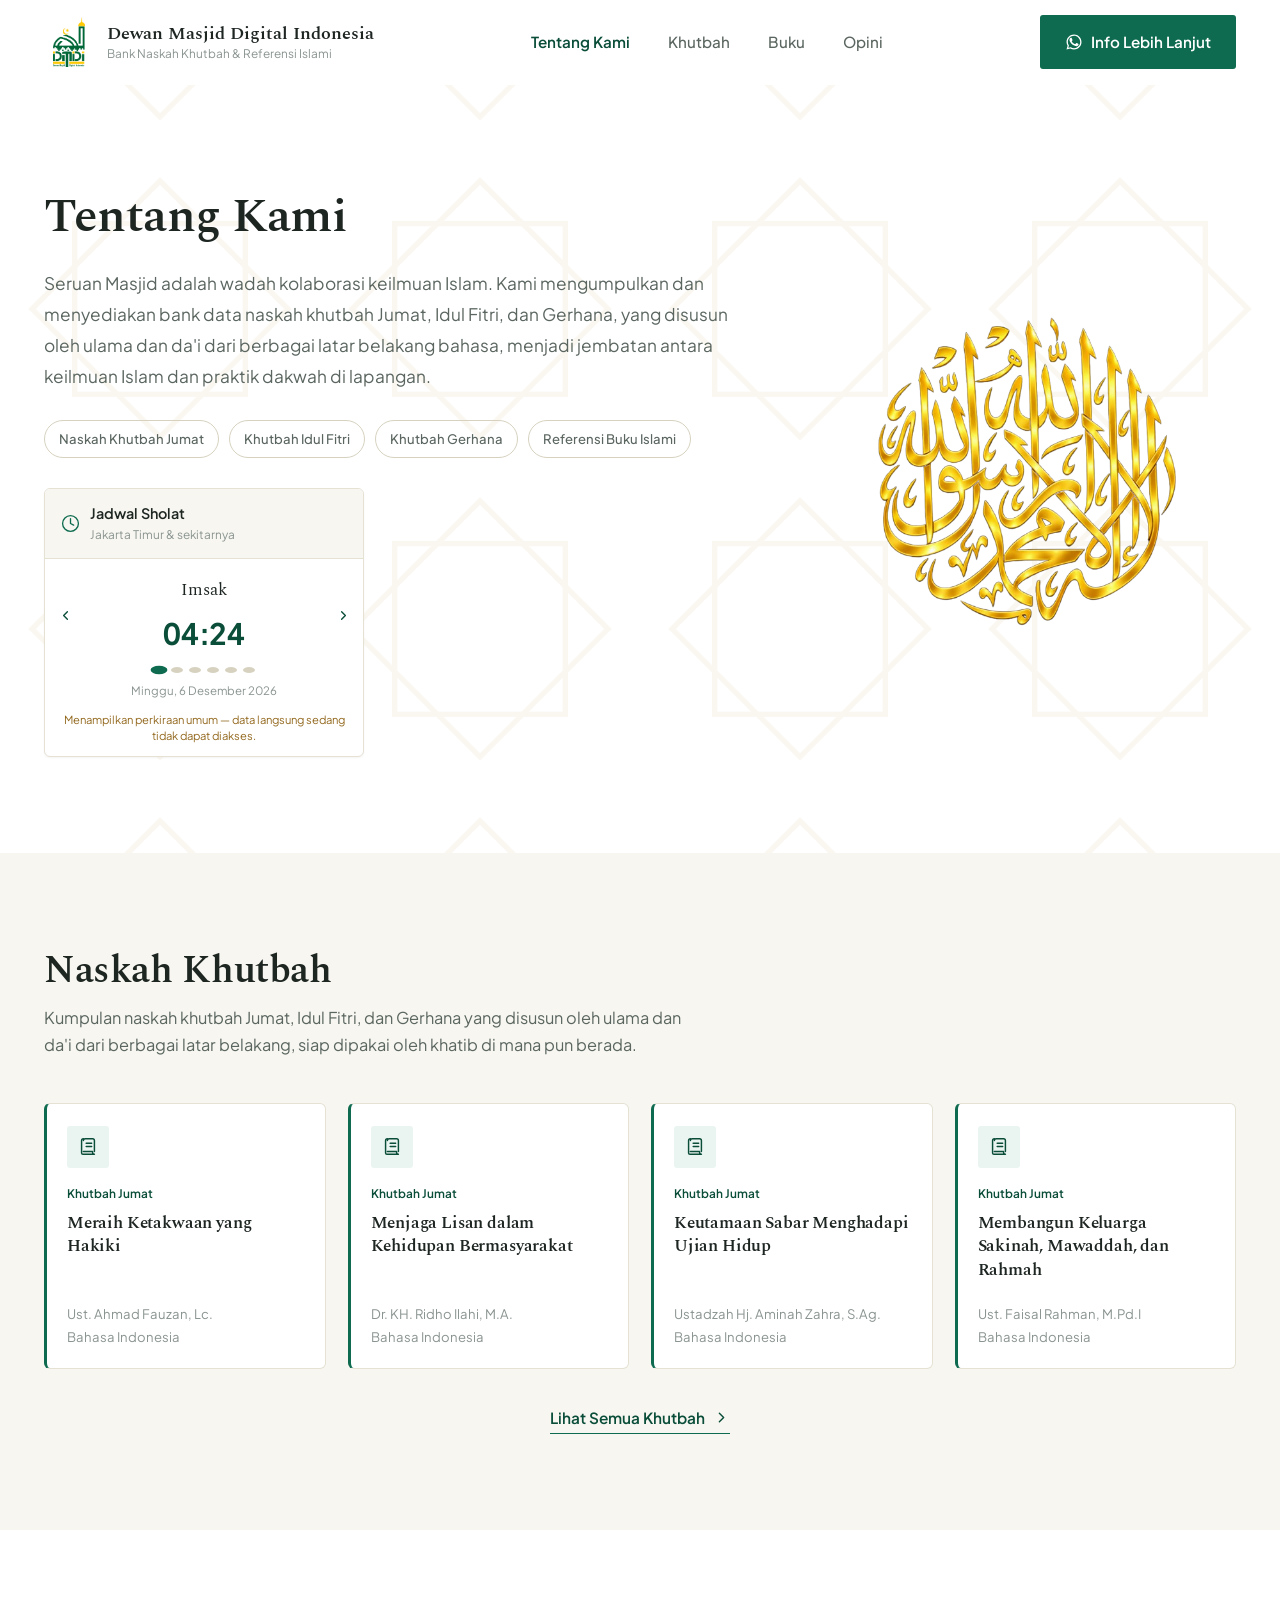
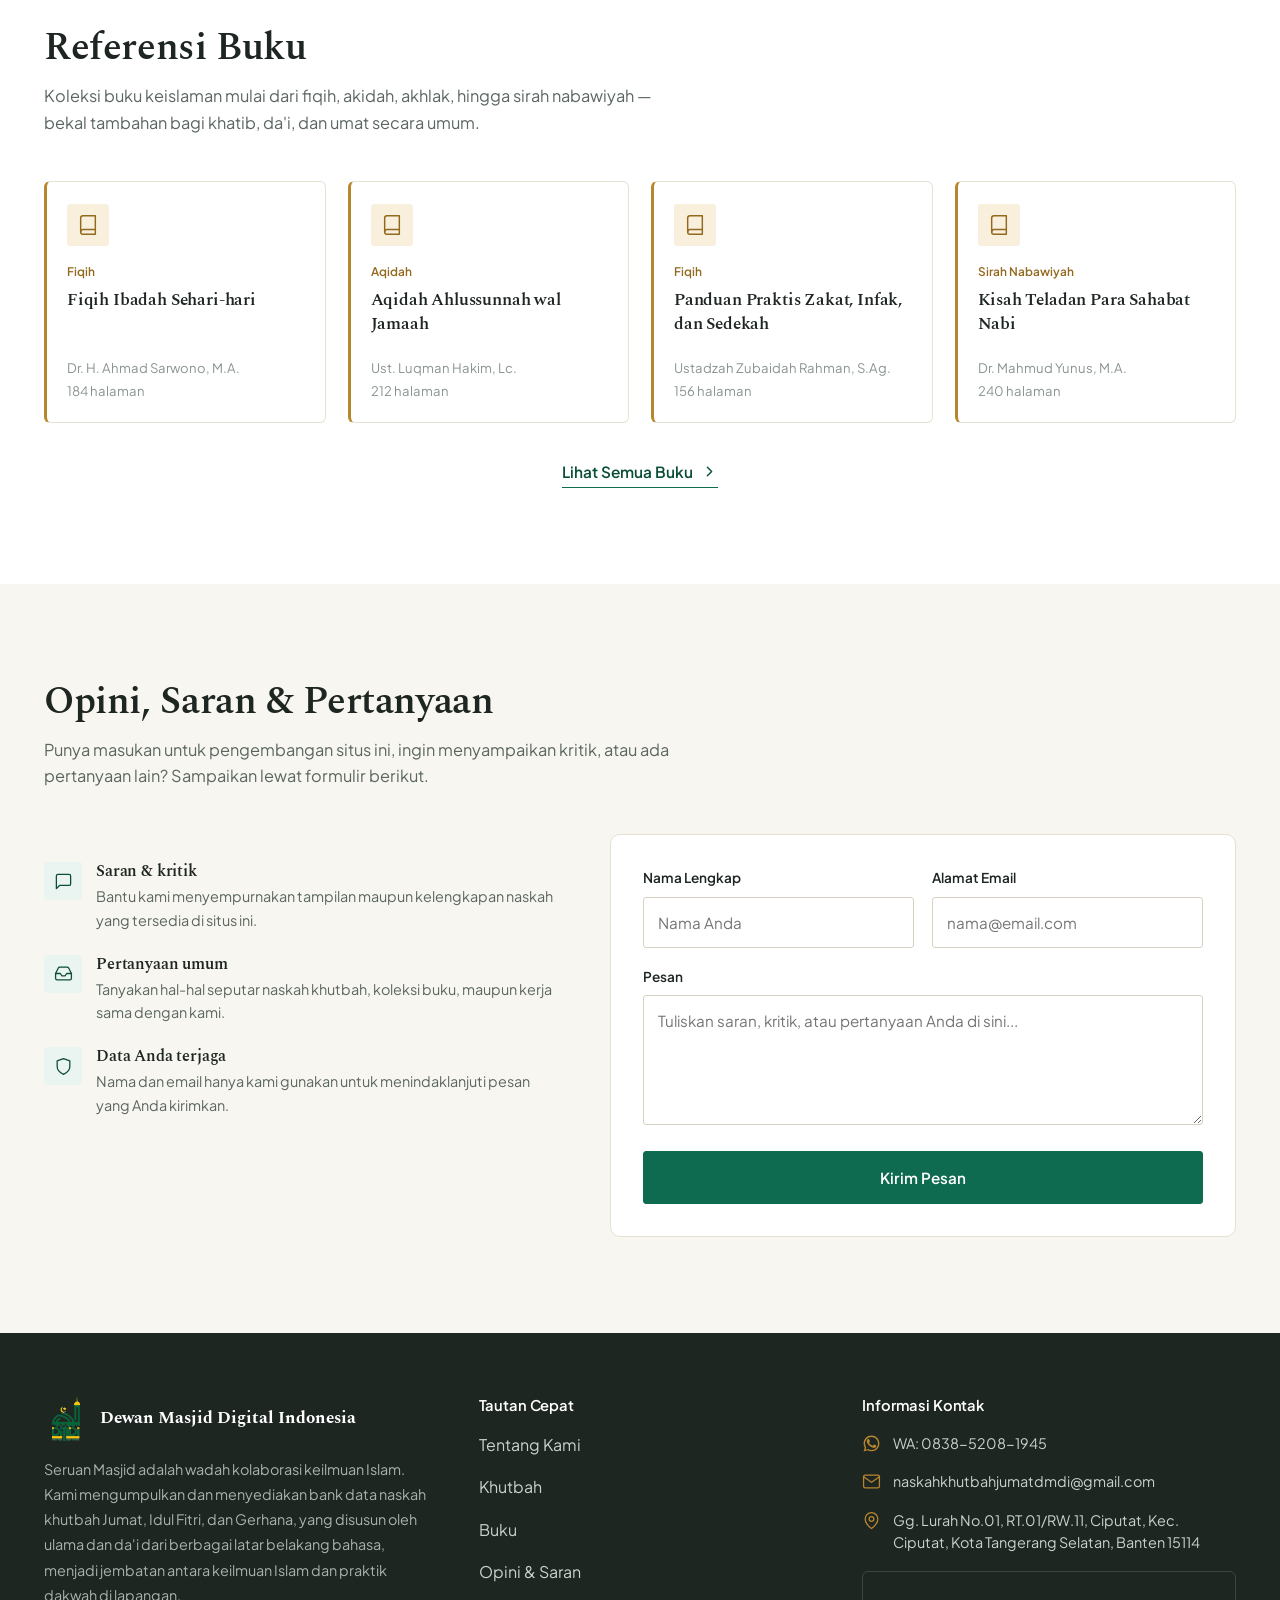
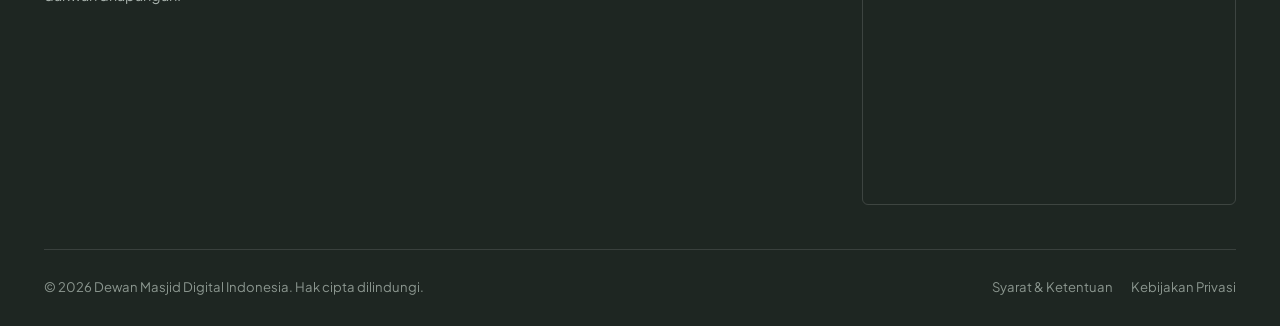
==== index.html @ 9d7a3c0e "bismillah" ====
<!DOCTYPE html>
<html lang="id">
<head>
  <meta charset="UTF-8">
  <meta name="viewport" content="width=device-width, initial-scale=1.0">
  <title>Dewan Masjid Digital Indonesia — Bank Naskah Khutbah &amp; Buku Islami</title>
  <meta name="description" content="Dewan Masjid Digital Indonesia menghimpun naskah khutbah Jumat, Idul Fitri, dan Gerhana, serta koleksi buku keislaman untuk khatib, da'i, dan umat.">

  <!-- Favicon memakai file logo yang sama; ganti bila ingin favicon terpisah -->
  <link rel="icon" href="images/logo.png" type="image/png">

  <link rel="preconnect" href="https://fonts.googleapis.com">
  <link rel="preconnect" href="https://fonts.gstatic.com" crossorigin>
  <link href="https://fonts.googleapis.com/css2?family=Spectral:wght@400;500;600;700&amp;family=Plus+Jakarta+Sans:wght@400;500;600;700&amp;display=swap" rel="stylesheet">
  <link rel="stylesheet" href="css/style.css">
</head>
<body data-page="index">

  <a href="#main-content" class="skip-link">Lewati ke konten utama</a>

  <!-- Header dirender otomatis lewat js/components.js -->
  <header class="site-header" id="site-header"></header>

  <main id="main-content">
    <span id="top"></span>

    <!-- ======================= TENTANG KAMI ======================= -->
    <section id="tentang" class="about-section">
      <div class="about-pattern" aria-hidden="true">
        <svg viewBox="0 0 240 240" preserveAspectRatio="xMidYMid slice" focusable="false">
          <defs>
            <pattern id="geoPattern" width="60" height="60" patternUnits="userSpaceOnUse">
              <polygon points="30,6 54,30 30,54 6,30" fill="none" stroke="currentColor" stroke-width="1"></polygon>
              <rect x="14" y="14" width="32" height="32" fill="none" stroke="currentColor" stroke-width="1"></rect>
            </pattern>
          </defs>
          <rect width="100%" height="100%" fill="url(#geoPattern)"></rect>
        </svg>
      </div>

      <div class="container">
        <div class="about-grid">
          <div class="about-text">
            <h1 class="about-title">Tentang Kami</h1>
            <p class="about-desc">Seruan Masjid adalah wadah kolaborasi keilmuan Islam. Kami mengumpulkan dan menyediakan bank data naskah khutbah Jumat, Idul Fitri, dan Gerhana, yang disusun oleh ulama dan da'i dari berbagai latar belakang bahasa, menjadi jembatan antara keilmuan Islam dan praktik dakwah di lapangan.</p>
            <div class="about-tags">
              <span class="about-tag">Naskah Khutbah Jumat</span>
              <span class="about-tag">Khutbah Idul Fitri</span>
              <span class="about-tag">Khutbah Gerhana</span>
              <span class="about-tag">Referensi Buku Islami</span>
            </div>

            <!-- Widget jadwal sholat: geser otomatis tiap ±3 detik, atau geser
                 manual lewat tombol panah / titik / swipe. Lihat js/prayer.js -->
            <div class="prayer-widget" id="prayerWidget">
              <div class="prayer-widget-head">
                <svg viewBox="0 0 24 24" fill="none" stroke="currentColor" stroke-width="1.7" stroke-linecap="round" stroke-linejoin="round"><circle cx="12" cy="12" r="10"/><polyline points="12 6 12 12 16 14"/></svg>
                <div>
                  <strong>Jadwal Sholat</strong>
                  <span>Jakarta Timur &amp; sekitarnya</span>
                </div>
              </div>

              <div class="prayer-carousel">
                <button type="button" class="prayer-nav prayer-nav-prev" aria-label="Waktu sebelumnya">
                  <svg viewBox="0 0 24 24" fill="none" stroke="currentColor" stroke-width="2.2" stroke-linecap="round" stroke-linejoin="round"><polyline points="15 18 9 12 15 6"/></svg>
                </button>
                <div class="prayer-track-wrap">
                  <div class="prayer-track" id="prayerTrack">
                    <!-- slide waktu sholat dirender otomatis lewat js/prayer.js -->
                  </div>
                </div>
                <button type="button" class="prayer-nav prayer-nav-next" aria-label="Waktu selanjutnya">
                  <svg viewBox="0 0 24 24" fill="none" stroke="currentColor" stroke-width="2.2" stroke-linecap="round" stroke-linejoin="round"><polyline points="9 18 15 12 9 6"/></svg>
                </button>
              </div>

              <div class="prayer-dots" id="prayerDots"></div>
              <p class="prayer-date" id="prayerDate"></p>
              <p class="prayer-note" id="prayerNote"></p>
            </div>
          </div>

          <div class="about-symbol-wrap">
            <!-- ==========================================================
                 GANTI SIMBOL MUHAMMAD DI SINI
                 1) Simpan file gambar (berwarna kuning/emas) ke folder images/
                    dengan nama: muhammad-symbol.jpeg
                 2) Disarankan latar transparan, rasio persegi
                 3) Jika nama file berbeda, ubah "images/muhammad-symbol.jpeg"
                    di bawah ini
                 Selama file belum ada, placeholder bulat akan tampil otomatis.
            ========================================================== -->
            <img src="images/syahadat-symbol.png" alt="Simbol kaligrafi Syahadat" class="about-symbol" onerror="imgFallback(this, 'Simbol Muhammad ﷺ')">
          </div>
        </div>
      </div>
    </section>

    <!-- ======================= KHUTBAH (PREVIEW) ======================= -->
    <section id="khutbah" class="section section-alt reveal">
      <div class="container">
        <div class="section-head">
          <div class="section-head-text">
            <h2 class="section-title">Naskah Khutbah</h2>
            <p class="section-desc">Kumpulan naskah khutbah Jumat, Idul Fitri, dan Gerhana yang disusun oleh ulama dan da'i dari berbagai latar belakang, siap dipakai oleh khatib di mana pun berada.</p>
          </div>
        </div>

        <div class="card-grid" id="khutbahPreviewGrid">
          <!-- 4 kartu dirender otomatis lewat js/home.js dari js/data.js -->
        </div>

        <div class="view-more-row">
          <a href="khutbah.html" class="view-more-link">
            Lihat Semua Khutbah
            <svg viewBox="0 0 24 24" fill="none" stroke="currentColor" stroke-width="2" stroke-linecap="round" stroke-linejoin="round"><polyline points="9 6 15 12 9 18"/></svg>
          </a>
        </div>
      </div>
    </section>

    <!-- ======================= BUKU (PREVIEW) ======================= -->
    <section id="buku" class="section reveal">
      <div class="container">
        <div class="section-head">
          <div class="section-head-text">
            <h2 class="section-title">Referensi Buku</h2>
            <p class="section-desc">Koleksi buku keislaman mulai dari fiqih, akidah, akhlak, hingga sirah nabawiyah — bekal tambahan bagi khatib, da'i, dan umat secara umum.</p>
          </div>
        </div>

        <div class="card-grid" id="bukuPreviewGrid">
          <!-- 4 kartu dirender otomatis lewat js/home.js dari js/data.js -->
        </div>

        <div class="view-more-row">
          <a href="buku.html" class="view-more-link">
            Lihat Semua Buku
            <svg viewBox="0 0 24 24" fill="none" stroke="currentColor" stroke-width="2" stroke-linecap="round" stroke-linejoin="round"><polyline points="9 6 15 12 9 18"/></svg>
          </a>
        </div>
      </div>
    </section>

    <!-- ======================= OPINI (SARAN / KRITIK / PERTANYAAN) ======================= -->
    <section id="opini" class="section section-alt reveal">
      <div class="container">
        <div class="section-head">
          <div class="section-head-text">
            <h2 class="section-title">Opini, Saran &amp; Pertanyaan</h2>
            <p class="section-desc">Punya masukan untuk pengembangan situs ini, ingin menyampaikan kritik, atau ada pertanyaan lain? Sampaikan lewat formulir berikut.</p>
          </div>
        </div>

        <div class="opini-grid">
          <div class="opini-side">
            <div class="opini-points">
              <div class="opini-point">
                <div class="opini-point-icon">
                  <svg viewBox="0 0 24 24" fill="none" stroke="currentColor" stroke-width="1.6" stroke-linecap="round" stroke-linejoin="round"><path d="M21 15a2 2 0 0 1-2 2H7l-4 4V5a2 2 0 0 1 2-2h14a2 2 0 0 1 2 2z"/></svg>
                </div>
                <div>
                  <h4>Saran &amp; kritik</h4>
                  <p>Bantu kami menyempurnakan tampilan maupun kelengkapan naskah yang tersedia di situs ini.</p>
                </div>
              </div>
              <div class="opini-point">
                <div class="opini-point-icon">
                  <svg viewBox="0 0 24 24" fill="none" stroke="currentColor" stroke-width="1.6" stroke-linecap="round" stroke-linejoin="round"><polyline points="22 12 16 12 14 15 10 15 8 12 2 12"/><path d="M5.45 5.11 2 12v6a2 2 0 0 0 2 2h16a2 2 0 0 0 2-2v-6l-3.45-6.89A2 2 0 0 0 16.76 4H7.24a2 2 0 0 0-1.79 1.11Z"/></svg>
                </div>
                <div>
                  <h4>Pertanyaan umum</h4>
                  <p>Tanyakan hal-hal seputar naskah khutbah, koleksi buku, maupun kerja sama dengan kami.</p>
                </div>
              </div>
              <div class="opini-point">
                <div class="opini-point-icon">
                  <svg viewBox="0 0 24 24" fill="none" stroke="currentColor" stroke-width="1.6" stroke-linecap="round" stroke-linejoin="round"><path d="M12 22s8-4 8-10V5l-8-3-8 3v7c0 6 8 10 8 10Z"/></svg>
                </div>
                <div>
                  <h4>Data Anda terjaga</h4>
                  <p>Nama dan email hanya kami gunakan untuk menindaklanjuti pesan yang Anda kirimkan.</p>
                </div>
              </div>
            </div>
          </div>

          <form class="opini-form" id="opiniForm" novalidate>
            <div class="form-success" id="opiniSuccess">
              <svg viewBox="0 0 24 24" fill="none" stroke="currentColor" stroke-width="1.6" stroke-linecap="round" stroke-linejoin="round"><path d="M22 11.08V12a10 10 0 1 1-5.93-9.14"/><polyline points="22 4 12 14.01 9 11.01"/></svg>
              <span>Terima kasih, masukan Anda telah kami terima dan akan segera kami tindaklanjuti.</span>
            </div>

            <div class="form-row">
              <div class="form-group">
                <label class="form-label" for="opiniName">Nama Lengkap</label>
                <input class="form-input" type="text" id="opiniName" name="name" placeholder="Nama Anda" autocomplete="name" required>
                <span class="form-error">Mohon isi nama Anda.</span>
              </div>
              <div class="form-group">
                <label class="form-label" for="opiniEmail">Alamat Email</label>
                <input class="form-input" type="email" id="opiniEmail" name="email" placeholder="nama@email.com" autocomplete="email" required>
                <span class="form-error">Mohon isi email dengan format yang benar.</span>
              </div>
            </div>

            <div class="form-group">
              <label class="form-label" for="opiniMessage">Pesan</label>
              <textarea class="form-textarea" id="opiniMessage" name="message" placeholder="Tuliskan saran, kritik, atau pertanyaan Anda di sini..." required></textarea>
              <span class="form-error">Mohon tuliskan pesan minimal 10 karakter.</span>
            </div>

            <button type="submit" class="btn btn-primary btn-block">Kirim Pesan</button>
          </form>
        </div>
      </div>
    </section>
  </main>

  <!-- Footer dirender otomatis lewat js/components.js -->
  <footer class="site-footer reveal" id="site-footer"></footer>

  <script src="js/data.js"></script>
  <script src="js/components.js"></script>
  <script src="js/main.js"></script>
  <script src="js/home.js"></script>
  <script src="js/prayer.js"></script>
</body>
</html>
---- css/style.css ----
/* =============================================================
   DEWAN MASJID DIGITAL INDONESIA
   Stylesheet utama
   Konsep: "Manuskrip Modern" — putih bersih, editorial, dengan
   aksen hijau tua (identitas Islami) & emas (selaras simbol
   Muhammad). Font judul: Spectral. Font isi/UI: Plus Jakarta Sans.
   ============================================================= */

/* ---------- 1. RESET DASAR ---------- */
*, *::before, *::after { box-sizing: border-box; }

html {
  scroll-behavior: smooth;
  -webkit-text-size-adjust: 100%;
}

body, h1, h2, h3, h4, p, figure, blockquote, dl, dd {
  margin: 0;
}

ul[class], ol[class] { list-style: none; margin: 0; padding: 0; }

img, picture, svg { max-width: 100%; display: block; }

input, button, textarea, select { font: inherit; color: inherit; }
button { cursor: pointer; background: none; border: none; }
a { text-decoration: none; color: inherit; }

@media (prefers-reduced-motion: reduce) {
  html { scroll-behavior: auto; }
  *, *::before, *::after {
    animation-duration: 0.01ms !important;
    animation-iteration-count: 1 !important;
    transition-duration: 0.01ms !important;
    scroll-behavior: auto !important;
  }
}

/* ---------- 2. DESIGN TOKENS ---------- */
:root {
  --paper: #FFFFFF;
  --paper-warm: #F7F6F1;
  --paper-warm-2: #F1EFE6;
  --ink: #1E2622;
  --ink-soft: #5B6660;
  --ink-faint: #8A9490;

  --green: #0E6B4F;
  --green-deep: #0A4D39;
  --green-tint: #EAF4F0;

  --gold: #B8862E;
  --gold-deep: #93691F;
  --gold-tint: #F8F0DD;

  --line: #E5E1D3;
  --line-strong: #D7D2C0;

  --font-display: "Spectral", Georgia, "Times New Roman", serif;
  --font-body: "Plus Jakarta Sans", -apple-system, BlinkMacSystemFont, "Segoe UI", Roboto, sans-serif;

  --container-w: 1240px;
  --radius-sm: 3px;
  --radius-md: 6px;
  --radius-lg: 10px;

  --shadow-card: 0 1px 2px rgba(30, 38, 34, .05);
  --shadow-hover: 0 20px 36px -20px rgba(10, 77, 57, .32);
  --shadow-panel: 0 24px 48px -24px rgba(30, 38, 34, .22);

  --ease: cubic-bezier(.4, 0, .2, 1);
  --header-h: 84px;
}

/* ---------- 3. BASE TIPOGRAFI ---------- */
body {
  font-family: var(--font-body);
  color: var(--ink);
  background: var(--paper);
  line-height: 1.65;
  font-size: 16px;
  -webkit-font-smoothing: antialiased;
  -moz-osx-font-smoothing: grayscale;
}

h1, h2, h3, h4 {
  font-family: var(--font-display);
  font-weight: 600;
  line-height: 1.18;
  color: var(--ink);
  letter-spacing: -0.01em;
}

p { color: var(--ink-soft); }

.text-ink { color: var(--ink); }

/* Skip link untuk aksesibilitas keyboard */
.skip-link {
  position: absolute;
  left: 12px;
  top: -60px;
  background: var(--green-deep);
  color: #fff;
  padding: 10px 18px;
  border-radius: var(--radius-sm);
  font-size: .9rem;
  z-index: 1000;
  transition: top .2s var(--ease);
}
.skip-link:focus { top: 12px; }

.visually-hidden {
  position: absolute !important;
  width: 1px; height: 1px;
  padding: 0; margin: -1px;
  overflow: hidden;
  clip: rect(0,0,0,0);
  white-space: nowrap;
  border: 0;
}

/* Fokus keyboard yang jelas (aksesibilitas) */
a:focus-visible,
button:focus-visible,
input:focus-visible,
textarea:focus-visible,
[tabindex]:focus-visible {
  outline: 2px solid var(--green);
  outline-offset: 3px;
  border-radius: 2px;
}

/* ---------- 4. LAYOUT UTILITIES ---------- */
.container {
  width: 100%;
  max-width: var(--container-w);
  margin-inline: auto;
  padding-inline: 24px;
}

.section {
  padding-block: 96px;
}

.section-alt {
  background: var(--paper-warm);
}

.section-tight { padding-block: 56px; }

@media (max-width: 1024px) {
  .section { padding-block: 72px; }
}
@media (max-width: 640px) {
  .container { padding-inline: 20px; }
  .section { padding-block: 56px; }
}

.section-head {
  display: flex;
  flex-wrap: wrap;
  align-items: flex-end;
  justify-content: space-between;
  gap: 24px;
  margin-bottom: 44px;
}

.section-head-text { max-width: 640px; }

.section-kicker {
  display: inline-block;
  font-family: var(--font-body);
  font-size: .8rem;
  font-weight: 600;
  color: var(--green);
  margin-bottom: 10px;
  letter-spacing: .01em;
}

.section-title {
  font-size: clamp(1.65rem, 1.3rem + 1.4vw, 2.35rem);
  margin-bottom: 12px;
}

.section-desc {
  font-size: 1.02rem;
  color: var(--ink-soft);
  max-width: 56ch;
}

/* ---------- 5. TOMBOL ---------- */
.btn {
  display: inline-flex;
  align-items: center;
  justify-content: center;
  gap: 8px;
  padding: 13px 24px;
  font-size: .95rem;
  font-weight: 600;
  border-radius: var(--radius-sm);
  border: 1.5px solid transparent;
  transition: background-color .2s var(--ease), color .2s var(--ease), border-color .2s var(--ease), transform .15s var(--ease);
  white-space: nowrap;
}
.btn svg { width: 18px; height: 18px; flex-shrink: 0; }

.btn-primary {
  background: var(--green);
  color: #fff;
  border-color: var(--green);
}
.btn-primary:hover { background: var(--green-deep); border-color: var(--green-deep); }

.btn-outline {
  background: transparent;
  color: var(--ink);
  border-color: var(--line-strong);
}
.btn-outline:hover { border-color: var(--green); color: var(--green); }

.btn-whatsapp {
  background: var(--green);
  color: #fff;
}
.btn-whatsapp:hover { background: var(--green-deep); }

.btn-gold {
  background: var(--gold);
  color: #fff;
}
.btn-gold:hover { background: var(--gold-deep); }

.btn-block { width: 100%; }
.btn-sm { padding: 9px 16px; font-size: .85rem; }

.btn:active { transform: translateY(1px); }

/* ---------- 6. HEADER & NAVBAR ---------- */
.site-header {
  position: sticky;
  top: 0;
  z-index: 200;
  background: rgba(255, 255, 255, .96);
  backdrop-filter: saturate(140%) blur(6px);
  border-bottom: 1px solid transparent;
  transition: border-color .25s var(--ease), box-shadow .25s var(--ease);
}
.site-header.is-scrolled {
  border-bottom-color: var(--line);
  box-shadow: 0 8px 24px -20px rgba(30, 38, 34, .35);
}

.header-inner {
  display: flex;
  align-items: center;
  justify-content: space-between;
  gap: 20px;
  padding-block: 14px;
  min-height: var(--header-h);
}

/* --- Brand: logo + nama organisasi --- */
.brand {
  display: flex;
  align-items: center;
  gap: 13px;
  min-width: 0;
}

.brand-logo {
  width: 50px;
  height: 50px;
  flex-shrink: 0;
  border-radius: var(--radius-sm);
  object-fit: contain;
}

/* Placeholder tampil otomatis lewat JS (lihat js/main.js -> imgFallback)
   apabila file logo belum ditaruh oleh pengguna */
.img-placeholder {
  display: flex;
  align-items: center;
  justify-content: center;
  background: var(--green-tint);
  border: 1.5px dashed var(--green);
  color: var(--green-deep);
  text-align: center;
  font-family: var(--font-body);
  line-height: 1.25;
  padding: 4px;
}
.img-placeholder svg { width: 40%; height: 40%; opacity: .6; }
.img-placeholder span { display: block; font-size: .62rem; font-weight: 600; margin-top: 2px; }

.brand-name {
  display: flex;
  flex-direction: column;
  line-height: 1.28;
  min-width: 0;
}
.brand-name strong {
  font-family: var(--font-display);
  font-size: 1.12rem;
  font-weight: 600;
  color: var(--ink);
  white-space: nowrap;
}
.brand-name span {
  font-size: .74rem;
  color: var(--ink-faint);
  white-space: nowrap;
}

@media (max-width: 480px) {
  .brand-name strong { font-size: .96rem; white-space: normal; }
  .brand-name span { display: none; }
  .brand-logo { width: 42px; height: 42px; }
}

/* --- Nav desktop --- */
.navbar { display: flex; align-items: center; gap: 8px; }

.nav-list {
  display: flex;
  align-items: center;
  gap: 6px;
}

.nav-link {
  display: inline-block;
  padding: 10px 16px;
  font-size: .95rem;
  font-weight: 500;
  color: var(--ink-soft);
  border-radius: var(--radius-sm);
  transition: color .2s var(--ease), background-color .2s var(--ease);
  position: relative;
}
.nav-link:hover { color: var(--green-deep); background: var(--green-tint); }
.nav-link.is-active { color: var(--green-deep); font-weight: 600; }

.header-actions {
  display: flex;
  align-items: center;
  gap: 10px;
  flex-shrink: 0;
}

.nav-toggle {
  display: none;
  width: 42px;
  height: 42px;
  align-items: center;
  justify-content: center;
  border-radius: var(--radius-sm);
  flex-shrink: 0;
}
.nav-toggle:hover { background: var(--paper-warm); }
.nav-toggle svg { width: 24px; height: 24px; }
.nav-toggle .icon-close { display: none; }
.nav-toggle.is-open .icon-menu { display: none; }
.nav-toggle.is-open .icon-close { display: block; }

/* --- Nav mobile (panel dropdown) --- */
@media (max-width: 860px) {
  .navbar {
    position: absolute;
    top: 100%;
    left: 0;
    right: 0;
    background: var(--paper);
    border-bottom: 1px solid var(--line);
    box-shadow: var(--shadow-panel);
    flex-direction: column;
    align-items: stretch;
    gap: 0;
    padding: 8px 20px 20px;
    max-height: 0;
    overflow: hidden;
    opacity: 0;
    transition: max-height .3s var(--ease), opacity .25s var(--ease);
  }
  .navbar.is-open { max-height: 480px; opacity: 1; overflow: visible; }

  .nav-list { flex-direction: column; align-items: stretch; gap: 2px; }
  .nav-link { padding: 13px 10px; border-bottom: 1px solid var(--line); }

  .header-actions .btn-whatsapp.header-wa { display: none; }
  .navbar .mobile-wa { display: flex; margin-top: 14px; }

  .nav-toggle { display: inline-flex; }
}

.mobile-wa { display: none; }

/* Supaya bagian yang dituju tautan-jangkar tidak tertutup header sticky */
#tentang, #khutbah, #buku, #opini {
  scroll-margin-top: var(--header-h);
}

/* ---------- 6b. REVEAL SAAT DISCROLL ----------
   Elemen berkelas .reveal tersembunyi (transparan + sedikit turun) di awal,
   lalu muncul halus begitu masuk area pandang saat pengguna scroll. */
.reveal {
  opacity: 0;
  transform: translateY(28px);
  transition: opacity .7s var(--ease), transform .7s var(--ease);
}
.reveal.is-visible {
  opacity: 1;
  transform: translateY(0);
}
@media (prefers-reduced-motion: reduce) {
  .reveal { opacity: 1; transform: none; transition: none; }
}

/* ---------- 7. HERO / TENTANG KAMI ---------- */
.about-section {
  position: relative;
  overflow: hidden;
  padding-block: 104px 96px;
}

/* satu-satunya elemen dekoratif berulang di seluruh situs:
   motif geometris bintang delapan, sangat samar, hanya di sini */
.about-pattern {
  position: absolute;
  inset: 0;
  z-index: 0;
  color: var(--gold);
  opacity: .06;
  pointer-events: none;
}
.about-pattern svg { width: 100%; height: 100%; }

.about-grid {
  position: relative;
  z-index: 1;
  display: grid;
  grid-template-columns: minmax(0, 1.35fr) minmax(0, .8fr);
  gap: 56px;
  align-items: center;
}

.about-eyebrow {
  display: inline-flex;
  align-items: center;
  gap: 8px;
  font-size: .8rem;
  font-weight: 600;
  color: var(--green-deep);
  background: var(--green-tint);
  padding: 7px 14px;
  border-radius: 100px;
  margin-bottom: 22px;
}
.about-eyebrow svg { width: 15px; height: 15px; }

.about-title {
  font-size: clamp(2rem, 1.55rem + 2vw, 3rem);
  margin-bottom: 22px;
  max-width: 16ch;
}

.about-desc {
  font-size: 1.08rem;
  line-height: 1.8;
  color: var(--ink-soft);
  max-width: 62ch;
  margin-bottom: 28px;
}

.about-tags {
  display: flex;
  flex-wrap: wrap;
  gap: 10px;
}
.about-tag {
  font-size: .82rem;
  font-weight: 500;
  color: var(--ink-soft);
  border: 1px solid var(--line-strong);
  padding: 7px 14px;
  border-radius: 100px;
}

/* --- Simbol Muhammad (gambar disediakan pengguna) --- */
.about-symbol-wrap {
  display: flex;
  align-items: center;
  justify-content: center;
}
.about-symbol {
  width: min(320px, 100%);
  aspect-ratio: 1 / 1;
  object-fit: contain;
}
.about-symbol.img-placeholder {
  border-radius: 50%;
  border-color: var(--gold);
  background: var(--gold-tint);
  color: var(--gold-deep);
  font-size: .8rem;
  padding: 20px;
}

@media (max-width: 900px) {
  .about-grid { grid-template-columns: 1fr; gap: 40px; }
  .about-symbol-wrap { order: -1; }
  .about-symbol { width: min(220px, 60%); }
}

/* --- Widget carousel jadwal sholat (di dalam Tentang Kami) --- */
.prayer-widget {
  margin-top: 30px;
  max-width: 320px;
  border: 1px solid var(--line);
  border-radius: var(--radius-md);
  background: var(--paper);
  overflow: hidden;
  box-shadow: var(--shadow-card);
}

.prayer-widget-head {
  display: flex;
  align-items: center;
  gap: 10px;
  padding: 13px 16px;
  background: var(--paper-warm);
  border-bottom: 1px solid var(--line);
}
.prayer-widget-head svg { width: 19px; height: 19px; color: var(--green); flex-shrink: 0; }
.prayer-widget-head strong {
  display: block;
  font-family: var(--font-body);
  font-size: .9rem;
  font-weight: 600;
  color: var(--ink);
}
.prayer-widget-head span { display: block; font-size: .74rem; color: var(--ink-faint); }

.prayer-carousel {
  display: flex;
  align-items: center;
  gap: 2px;
  padding: 6px 6px 0;
}

.prayer-nav {
  width: 28px;
  height: 28px;
  flex-shrink: 0;
  display: flex;
  align-items: center;
  justify-content: center;
  border-radius: 50%;
  color: var(--green-deep);
  transition: background-color .2s var(--ease);
}
.prayer-nav:hover { background: var(--green-tint); }
.prayer-nav svg { width: 15px; height: 15px; }

.prayer-track-wrap { flex: 1; overflow: hidden; }
.prayer-track { display: flex; transition: transform .45s var(--ease); }
@media (prefers-reduced-motion: reduce) { .prayer-track { transition: none; } }

.prayer-slide {
  flex: 0 0 100%;
  display: flex;
  flex-direction: column;
  align-items: center;
  justify-content: center;
  padding: 12px 10px 8px;
  text-align: center;
}
.prayer-slide-name {
  font-family: var(--font-display);
  font-size: 1.05rem;
  color: var(--ink);
  margin-bottom: 4px;
}
.prayer-slide-time {
  font-size: 1.85rem;
  font-weight: 700;
  color: var(--green-deep);
  font-variant-numeric: tabular-nums;
  letter-spacing: -0.01em;
}

.prayer-dots { display: flex; justify-content: center; gap: 6px; padding: 2px 0 12px; }
.prayer-dot {
  width: 6px;
  height: 6px;
  border-radius: 50%;
  background: var(--line-strong);
  transition: background-color .2s var(--ease), transform .2s var(--ease);
}
.prayer-dot.is-active { background: var(--green); transform: scale(1.4); }

.prayer-date {
  font-size: .72rem;
  color: var(--ink-faint);
  text-align: center;
  padding-bottom: 12px;
  margin-top: -4px;
  text-transform: capitalize;
}

.prayer-note {
  display: none;
  font-size: .7rem;
  color: var(--gold-deep);
  text-align: center;
  line-height: 1.4;
  padding: 0 14px 12px;
}

/* ---------- 8. GRID KARTU (Khutbah & Buku) ---------- */
.card-grid {
  display: grid;
  grid-template-columns: repeat(4, 1fr);
  gap: 22px;
}

@media (max-width: 1024px) {
  .card-grid { grid-template-columns: repeat(2, 1fr); }
}
@media (max-width: 560px) {
  .card-grid { grid-template-columns: 1fr; }
}

/* --- Kartu ringkas (dipakai di beranda: sentuh/hover -> keterangan) --- */
.content-card {
  position: relative;
  display: flex;
  flex-direction: column;
  background: var(--paper);
  border: 1px solid var(--line);
  border-left: 3px solid var(--green);
  border-radius: var(--radius-md);
  padding: 22px 20px 20px;
  overflow: hidden;
  transition: box-shadow .25s var(--ease), transform .25s var(--ease), border-color .25s var(--ease);
  min-height: 230px;
}
.content-card:hover,
.content-card.is-active {
  box-shadow: var(--shadow-hover);
  transform: translateY(-3px);
}
.content-card--buku { border-left-color: var(--gold); }

.card-icon {
  width: 42px;
  height: 42px;
  display: flex;
  align-items: center;
  justify-content: center;
  border-radius: var(--radius-sm);
  background: var(--green-tint);
  color: var(--green-deep);
  margin-bottom: 16px;
}
.content-card--buku .card-icon { background: var(--gold-tint); color: var(--gold-deep); }
.card-icon svg { width: 22px; height: 22px; }

.card-category {
  display: inline-block;
  font-size: .74rem;
  font-weight: 600;
  color: var(--green-deep);
  margin-bottom: 8px;
}
.content-card--buku .card-category { color: var(--gold-deep); }

.card-title {
  font-size: 1.06rem;
  line-height: 1.4;
  margin-bottom: 10px;
}

.card-meta {
  font-size: .82rem;
  color: var(--ink-faint);
  margin-top: auto;
  padding-top: 10px;
}
.card-meta span + span { display: block; margin-top: 2px; }

/* overlay keterangan singkat, muncul saat hover (desktop) / disentuh (mobile) */
.card-overlay {
  position: absolute;
  inset: 0;
  display: flex;
  flex-direction: column;
  justify-content: space-between;
  padding: 22px 20px 20px;
  background: var(--green-deep);
  color: #fff;
  opacity: 0;
  transform: translateY(6px);
  transition: opacity .22s var(--ease), transform .22s var(--ease);
  pointer-events: none;
}
.content-card--buku .card-overlay { background: var(--gold-deep); }

.card-overlay p {
  color: rgba(255,255,255,.92);
  font-size: .9rem;
  line-height: 1.6;
  display: -webkit-box;
  -webkit-line-clamp: 5;
  -webkit-box-orient: vertical;
  overflow: hidden;
}

.card-overlay-link {
  display: inline-flex;
  align-items: center;
  gap: 6px;
  font-size: .86rem;
  font-weight: 600;
  color: #fff;
  align-self: flex-start;
  padding-top: 12px;
  border-top: 1px solid rgba(255,255,255,.25);
  width: 100%;
  margin-top: 12px;
}
.card-overlay-link svg { width: 15px; height: 15px; transition: transform .2s var(--ease); }
.card-overlay-link:hover svg { transform: translateX(3px); }

@media (hover: hover) {
  .content-card:hover .card-overlay,
  .content-card:focus-within .card-overlay {
    opacity: 1;
    transform: translateY(0);
    pointer-events: auto;
  }
}
.content-card.is-active .card-overlay {
  opacity: 1;
  transform: translateY(0);
  pointer-events: auto;
}

/* --- link "lihat selengkapnya" di bawah grid kartu beranda --- */
.view-more-row {
  display: flex;
  justify-content: center;
  margin-top: 36px;
}
.view-more-link {
  display: inline-flex;
  align-items: center;
  gap: 8px;
  font-weight: 600;
  font-size: .96rem;
  color: var(--green-deep);
  padding-bottom: 3px;
  border-bottom: 1.5px solid var(--green);
  transition: gap .2s var(--ease), color .2s var(--ease);
}
.view-more-link:hover { gap: 12px; color: var(--green); }
.view-more-link svg { width: 17px; height: 17px; }

/* ---------- 9. KARTU HALAMAN LENGKAP (khutbah.html / buku.html) ---------- */
.page-banner {
  background: var(--paper-warm);
  border-bottom: 1px solid var(--line);
  padding-block: 52px 44px;
}
.breadcrumb {
  display: flex;
  align-items: center;
  gap: 8px;
  font-size: .85rem;
  color: var(--ink-faint);
  margin-bottom: 18px;
}
.breadcrumb a { color: var(--ink-soft); }
.breadcrumb a:hover { color: var(--green-deep); }

.page-banner-title { font-size: clamp(1.75rem, 1.4rem + 1.4vw, 2.5rem); margin-bottom: 10px; }
.page-banner-desc { color: var(--ink-soft); max-width: 60ch; font-size: 1rem; }

/* --- kotak pencarian --- */
.search-bar {
  display: flex;
  gap: 10px;
  margin-top: 30px;
  max-width: 560px;
}
.search-input-wrap {
  position: relative;
  flex: 1;
}
.search-input-wrap svg {
  position: absolute;
  left: 14px;
  top: 50%;
  transform: translateY(-50%);
  width: 18px;
  height: 18px;
  color: var(--ink-faint);
}
.search-input {
  width: 100%;
  padding: 13px 16px 13px 42px;
  border: 1.5px solid var(--line-strong);
  border-radius: var(--radius-sm);
  background: var(--paper);
  font-size: .95rem;
  transition: border-color .2s var(--ease);
}
.search-input:focus { border-color: var(--green); outline: none; }
.search-btn { flex-shrink: 0; }

.filter-row {
  display: flex;
  flex-wrap: wrap;
  gap: 8px;
  margin-top: 18px;
}
.filter-chip {
  font-size: .83rem;
  font-weight: 500;
  padding: 8px 15px;
  border-radius: 100px;
  border: 1.5px solid var(--line-strong);
  color: var(--ink-soft);
  transition: all .2s var(--ease);
}
.filter-chip:hover { border-color: var(--green); color: var(--green-deep); }
.filter-chip.is-active { background: var(--green); border-color: var(--green); color: #fff; }

.listing-wrap { padding-block: 56px; }

.result-count {
  font-size: .9rem;
  color: var(--ink-faint);
  margin-bottom: 24px;
}
.result-count strong { color: var(--ink); }

/* --- kartu di halaman listing: keterangan tampil langsung --- */
.list-card {
  display: flex;
  flex-direction: column;
  background: var(--paper);
  border: 1px solid var(--line);
  border-left: 3px solid var(--green);
  border-radius: var(--radius-md);
  padding: 22px 20px;
  transition: box-shadow .25s var(--ease), transform .25s var(--ease);
}
.list-card:hover { box-shadow: var(--shadow-hover); transform: translateY(-3px); }
.list-card--buku { border-left-color: var(--gold); }

.list-card .card-excerpt {
  font-size: .89rem;
  color: var(--ink-soft);
  line-height: 1.65;
  margin-bottom: 16px;
  display: -webkit-box;
  -webkit-line-clamp: 3;
  -webkit-box-orient: vertical;
  overflow: hidden;
}

.list-card .card-meta {
  display: flex;
  flex-direction: column;
  gap: 6px;
  margin-bottom: 16px;
  padding-top: 0;
}
.card-meta span {
  display: inline-flex;
  align-items: center;
  gap: 6px;
}
.card-meta svg { width: 14px; height: 14px; flex-shrink: 0; color: var(--ink-faint); }

.list-card .btn { margin-top: auto; }

.load-more-row {
  display: flex;
  justify-content: center;
  margin-top: 44px;
}

.empty-state {
  text-align: center;
  padding: 64px 20px;
  color: var(--ink-faint);
}
.empty-state svg { width: 52px; height: 52px; margin: 0 auto 16px; opacity: .5; }
.empty-state p { color: var(--ink-faint); font-size: .95rem; }
.empty-state strong { display: block; color: var(--ink-soft); font-size: 1.05rem; margin-bottom: 6px; font-family: var(--font-display); }

/* ---------- 10. HALAMAN DETAIL (khutbah-detail / buku-detail) ---------- */
.detail-hero {
  background: var(--paper-warm);
  border-bottom: 1px solid var(--line);
  padding-block: 44px 40px;
}
.back-link {
  display: inline-flex;
  align-items: center;
  gap: 6px;
  font-size: .88rem;
  font-weight: 500;
  color: var(--ink-soft);
  margin-bottom: 22px;
}
.back-link:hover { color: var(--green-deep); }
.back-link svg { width: 16px; height: 16px; }

.detail-category {
  display: inline-block;
  font-size: .78rem;
  font-weight: 600;
  color: var(--green-deep);
  background: var(--green-tint);
  padding: 6px 13px;
  border-radius: 100px;
  margin-bottom: 16px;
}
.detail-category.is-buku { color: var(--gold-deep); background: var(--gold-tint); }

.detail-title {
  font-size: clamp(1.7rem, 1.35rem + 1.3vw, 2.4rem);
  max-width: 22ch;
  margin-bottom: 20px;
}

.detail-meta-row {
  display: flex;
  flex-wrap: wrap;
  gap: 22px;
}
.detail-meta-item {
  display: flex;
  align-items: center;
  gap: 8px;
  font-size: .88rem;
  color: var(--ink-soft);
}
.detail-meta-item svg { width: 17px; height: 17px; color: var(--ink-faint); flex-shrink: 0; }

.detail-body-wrap { padding-block: 56px; }
.detail-layout {
  display: grid;
  grid-template-columns: minmax(0, 1fr) 280px;
  gap: 56px;
  align-items: start;
}
@media (max-width: 900px) {
  .detail-layout { grid-template-columns: 1fr; }
}

.detail-article {
  font-size: 1.06rem;
  line-height: 1.9;
  color: var(--ink);
  max-width: 68ch;
}
.detail-article p { margin-bottom: 1.3em; color: var(--ink); }
.detail-article p:first-of-type {
  font-size: 1.15rem;
  color: var(--ink-soft);
}

.detail-side {
  position: sticky;
  top: calc(var(--header-h) + 24px);
  display: flex;
  flex-direction: column;
  gap: 22px;
}
.side-box {
  border: 1px solid var(--line);
  border-radius: var(--radius-md);
  padding: 20px;
  background: var(--paper-warm);
}
.side-box h3 {
  font-size: .95rem;
  margin-bottom: 12px;
}
.side-share { display: flex; gap: 8px; flex-wrap: wrap; }

.related-section { padding-block: 8px 72px; }
.related-title { font-size: 1.3rem; margin-bottom: 22px; }

/* ---------- 11. OPINI (SARAN / KRITIK) ---------- */
.opini-grid {
  display: grid;
  grid-template-columns: minmax(0, .82fr) minmax(0, 1fr);
  gap: 52px;
  align-items: start;
}
@media (max-width: 900px) {
  .opini-grid { grid-template-columns: 1fr; gap: 36px; }
}

.opini-points { display: flex; flex-direction: column; gap: 22px; margin-top: 28px; }
.opini-point { display: flex; gap: 14px; }
.opini-point-icon {
  width: 38px; height: 38px;
  flex-shrink: 0;
  display: flex; align-items: center; justify-content: center;
  border-radius: var(--radius-sm);
  background: var(--green-tint);
  color: var(--green-deep);
}
.opini-point-icon svg { width: 19px; height: 19px; }
.opini-point h4 { font-size: 1rem; margin-bottom: 4px; }
.opini-point p { font-size: .9rem; }

.opini-form {
  background: var(--paper);
  border: 1px solid var(--line);
  border-radius: var(--radius-lg);
  padding: 32px;
}
@media (max-width: 480px) { .opini-form { padding: 24px 20px; } }

.form-row { display: grid; grid-template-columns: 1fr 1fr; gap: 18px; }
@media (max-width: 560px) { .form-row { grid-template-columns: 1fr; } }

.form-group { margin-bottom: 18px; }
.form-label {
  display: block;
  font-size: .85rem;
  font-weight: 600;
  color: var(--ink);
  margin-bottom: 7px;
}
.form-input, .form-textarea, .form-select {
  width: 100%;
  padding: 12px 14px;
  border: 1.5px solid var(--line-strong);
  border-radius: var(--radius-sm);
  background: var(--paper);
  font-size: .95rem;
  transition: border-color .2s var(--ease);
}
.form-input:focus, .form-textarea:focus, .form-select:focus {
  border-color: var(--green);
  outline: none;
}
.form-textarea { resize: vertical; min-height: 130px; }
.form-hint { font-size: .78rem; color: var(--ink-faint); margin-top: 6px; }
.form-error {
  font-size: .78rem;
  color: #B4231F;
  margin-top: 6px;
  display: none;
}
.form-group.has-error .form-input,
.form-group.has-error .form-textarea { border-color: #B4231F; }
.form-group.has-error .form-error { display: block; }

.form-success {
  display: none;
  align-items: flex-start;
  gap: 12px;
  background: var(--green-tint);
  color: var(--green-deep);
  border: 1px solid var(--green);
  border-radius: var(--radius-md);
  padding: 16px 18px;
  font-size: .9rem;
  margin-bottom: 20px;
}
.form-success.is-visible { display: flex; }
.form-success svg { width: 20px; height: 20px; flex-shrink: 0; margin-top: 1px; }

/* ---------- 12. FOOTER ---------- */
.site-footer {
  background: var(--ink);
  color: #C9D2CD;
  padding-block: 64px 28px;
}
.footer-top {
  display: grid;
  grid-template-columns: 1.15fr 1fr 1.1fr;
  gap: 44px;
  padding-bottom: 44px;
  border-bottom: 1px solid rgba(255,255,255,.12);
}
@media (max-width: 860px) {
  .footer-top { grid-template-columns: 1fr; gap: 36px; }
}

.footer-brand { display: flex; align-items: center; gap: 12px; margin-bottom: 16px; }
.footer-brand .brand-logo { width: 44px; height: 44px; }
.footer-brand strong {
  font-family: var(--font-display);
  color: #fff;
  font-size: 1.05rem;
}
.footer-desc { font-size: .9rem; line-height: 1.75; color: #A9B3AE; max-width: 42ch; }

.footer-heading {
  font-family: var(--font-body);
  color: #fff;
  font-size: .92rem;
  font-weight: 600;
  margin-bottom: 18px;
}

.contact-list { display: flex; flex-direction: column; gap: 16px; }
.contact-item { display: flex; align-items: flex-start; gap: 12px; }
.contact-item svg {
  width: 19px; height: 19px;
  color: var(--gold);
  flex-shrink: 0;
  margin-top: 2px;
}
.contact-item a, .contact-item span {
  font-size: .9rem;
  color: #C9D2CD;
  line-height: 1.55;
}
.contact-item a:hover { color: #fff; }

.map-embed {
  margin-top: 18px;
  border-radius: var(--radius-md);
  overflow: hidden;
  border: 1px solid rgba(255,255,255,.14);
  aspect-ratio: 16 / 10;
}
.map-embed iframe { width: 100%; height: 100%; border: 0; filter: grayscale(.25) contrast(1.05); }

.footer-bottom {
  display: flex;
  flex-wrap: wrap;
  align-items: center;
  justify-content: space-between;
  gap: 12px;
  padding-top: 26px;
  font-size: .82rem;
  color: #8B968F;
}
.footer-bottom-links { display: flex; gap: 18px; }
.footer-bottom-links a:hover { color: #fff; }

/* ---------- 13. RESPONSIVE UMUM ---------- */
@media (max-width: 640px) {
  .about-title { max-width: none; }
  .form-row { grid-template-columns: 1fr; }
  .search-bar { flex-direction: column; }
  .search-btn { width: 100%; }
}
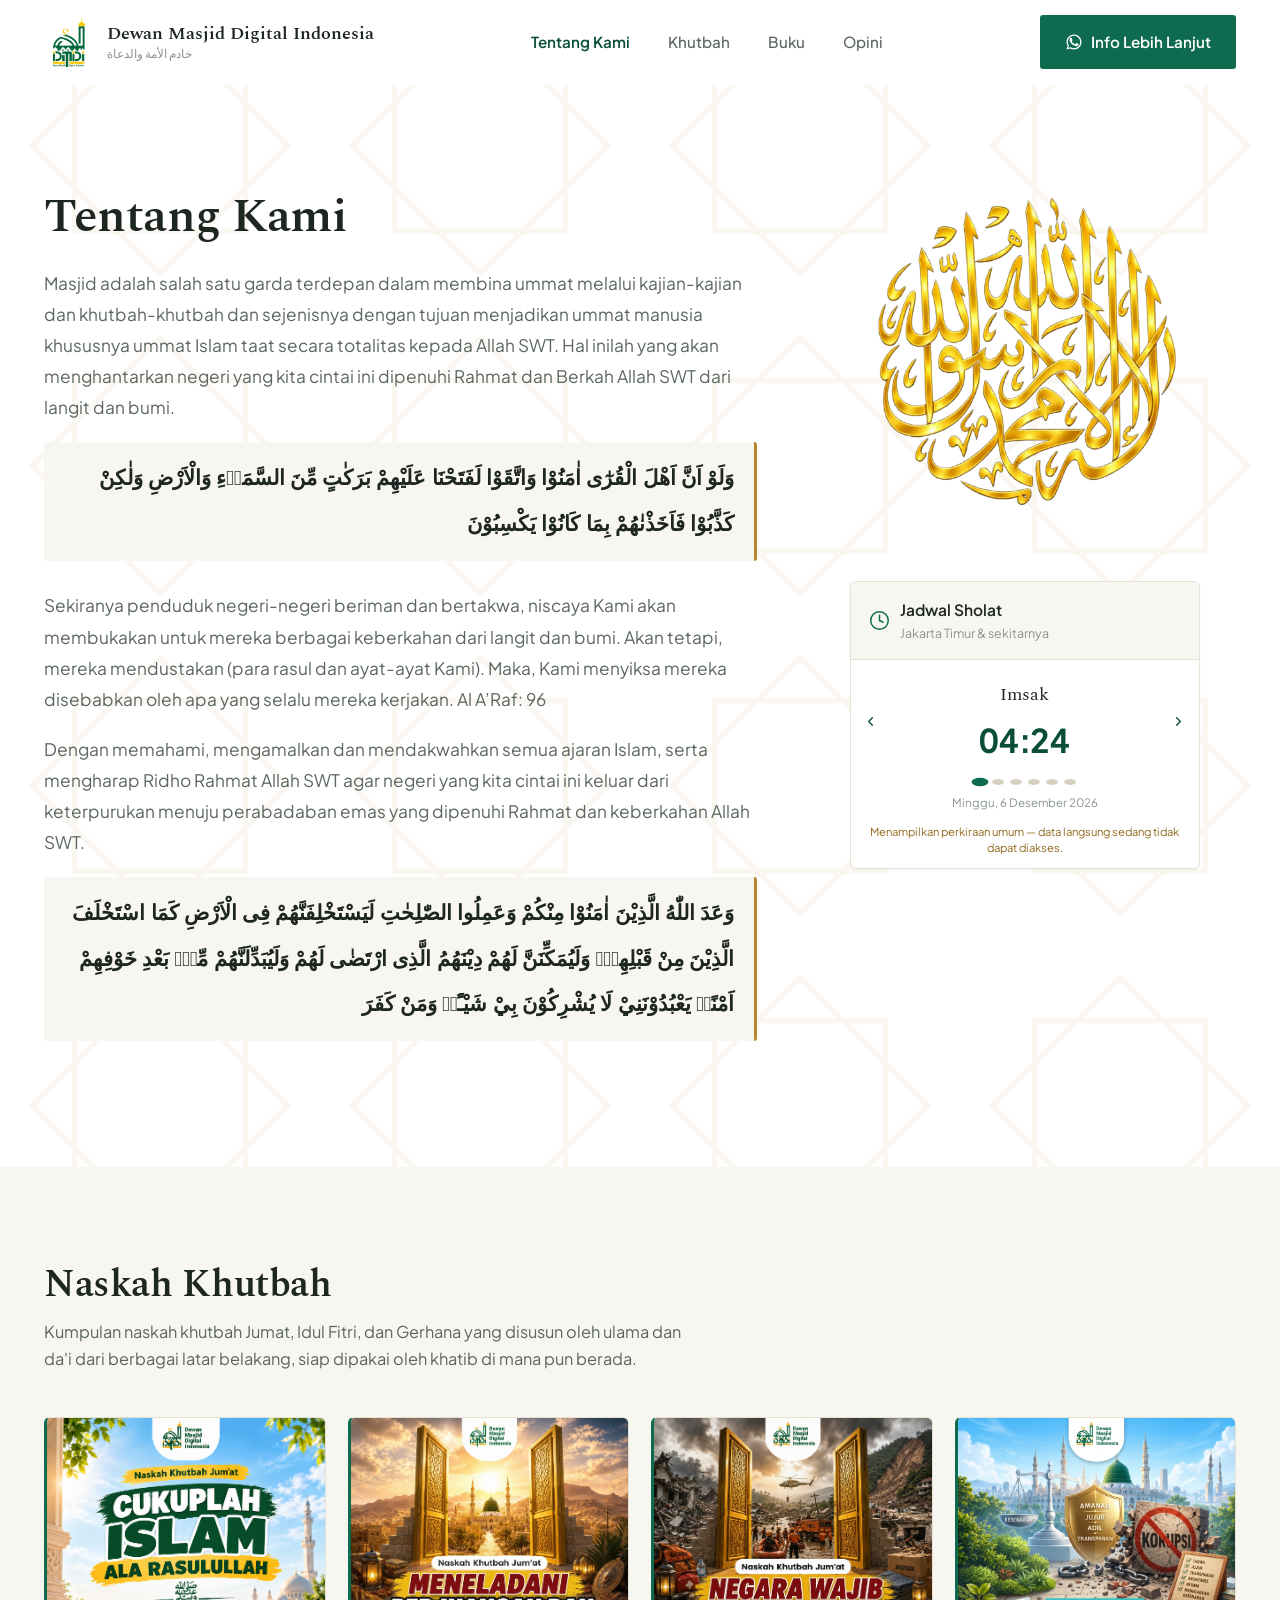
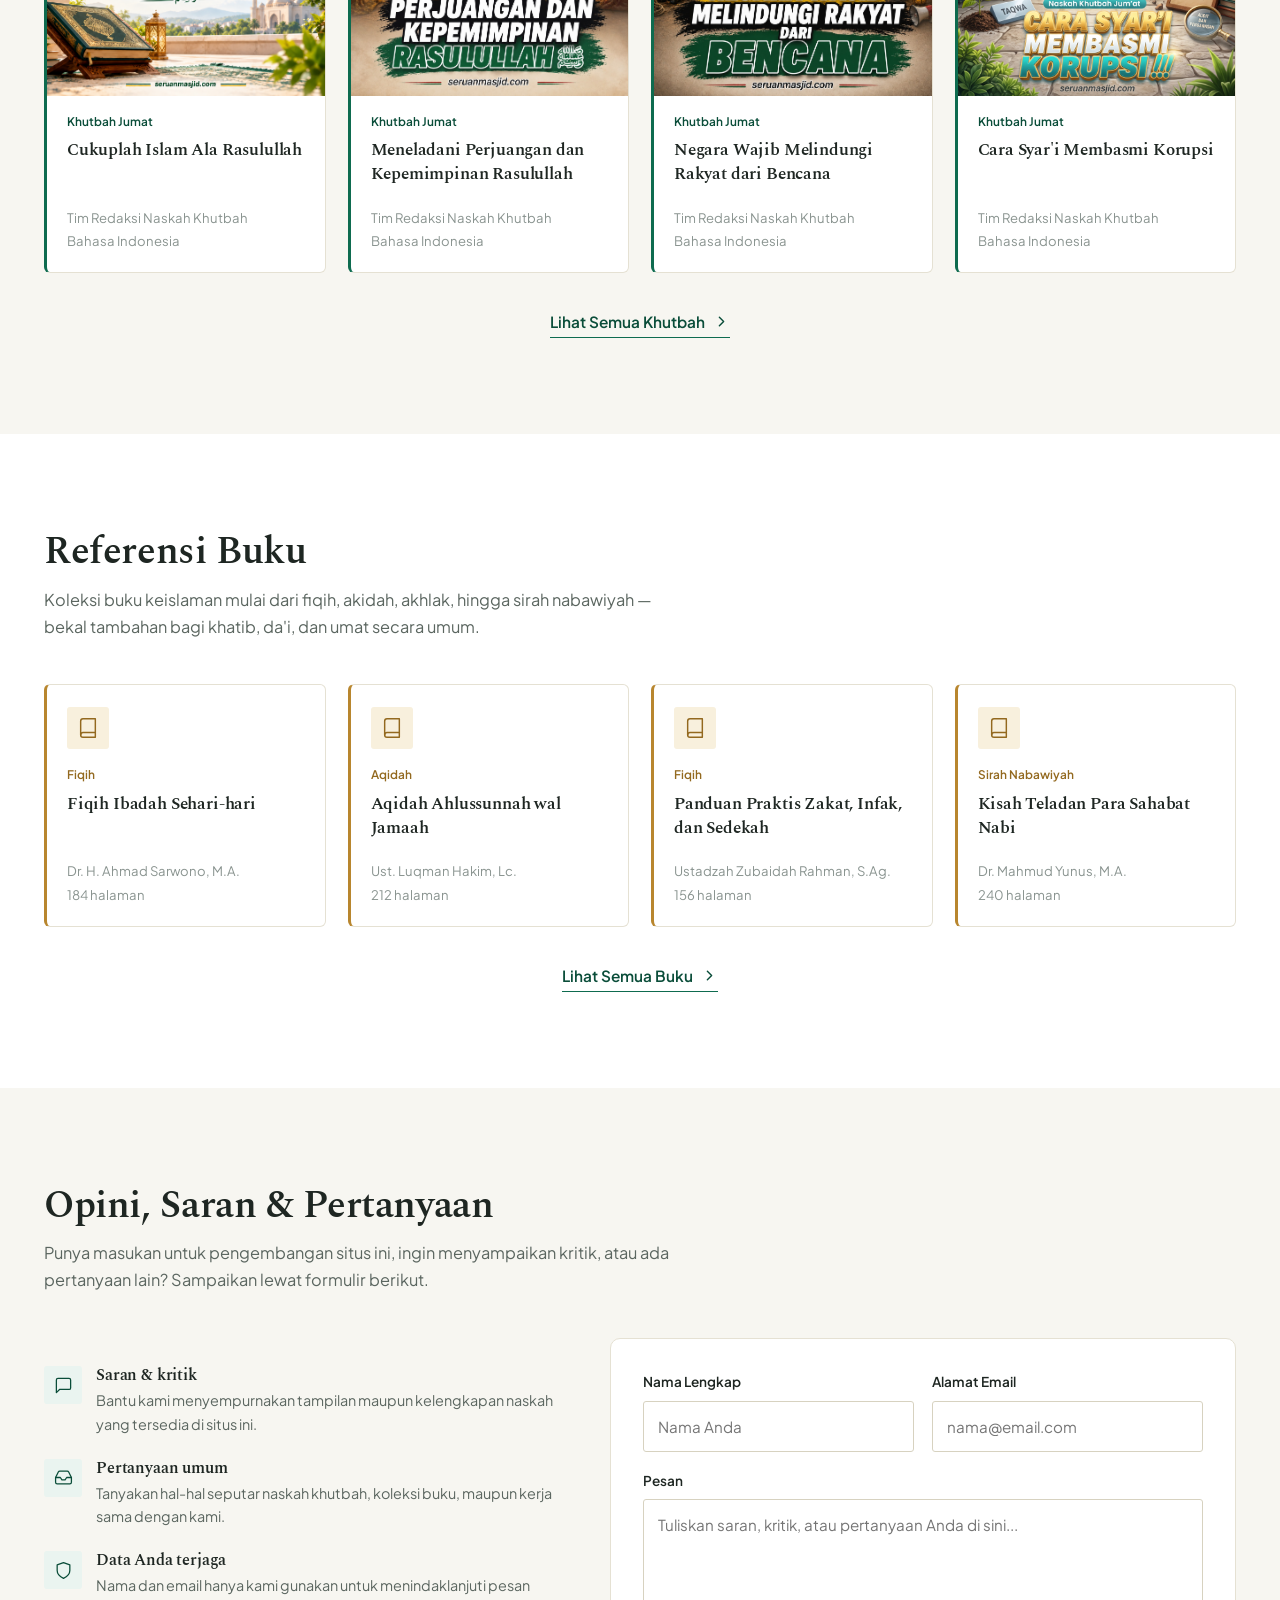
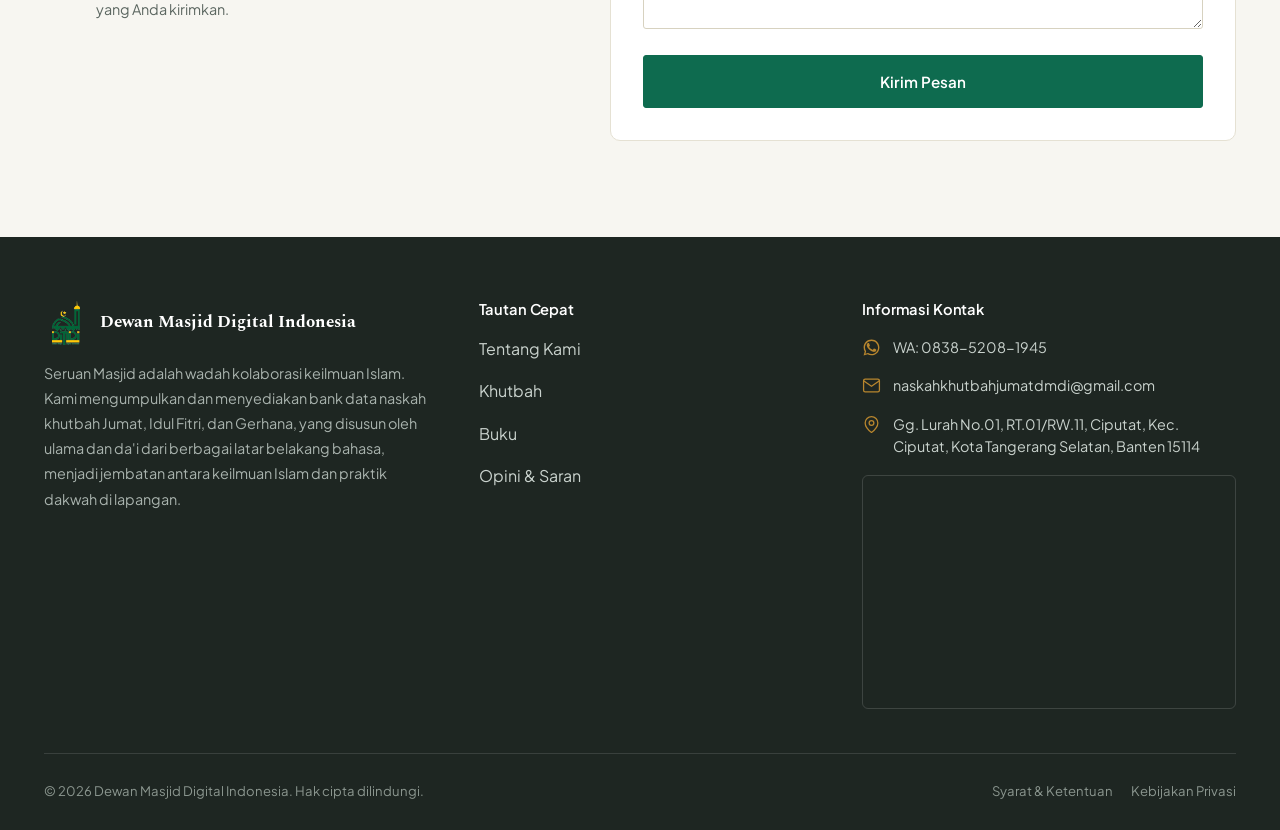
==== commit dd436613: "perubahan 1" ====
--- a/index.html
+++ b/index.html
@@ -1,60 +1,137 @@
-<!DOCTYPE html>
+<!doctype html>
 <html lang="id">
-<head>
-  <meta charset="UTF-8">
-  <meta name="viewport" content="width=device-width, initial-scale=1.0">
-  <title>Dewan Masjid Digital Indonesia — Bank Naskah Khutbah &amp; Buku Islami</title>
-  <meta name="description" content="Dewan Masjid Digital Indonesia menghimpun naskah khutbah Jumat, Idul Fitri, dan Gerhana, serta koleksi buku keislaman untuk khatib, da'i, dan umat.">
-
-  <!-- Favicon memakai file logo yang sama; ganti bila ingin favicon terpisah -->
-  <link rel="icon" href="images/logo.png" type="image/png">
-
-  <link rel="preconnect" href="https://fonts.googleapis.com">
-  <link rel="preconnect" href="https://fonts.gstatic.com" crossorigin>
-  <link href="https://fonts.googleapis.com/css2?family=Spectral:wght@400;500;600;700&amp;family=Plus+Jakarta+Sans:wght@400;500;600;700&amp;display=swap" rel="stylesheet">
-  <link rel="stylesheet" href="css/style.css">
-</head>
-<body data-page="index">
-
-  <a href="#main-content" class="skip-link">Lewati ke konten utama</a>
-
-  <!-- Header dirender otomatis lewat js/components.js -->
-  <header class="site-header" id="site-header"></header>
-
-  <main id="main-content">
-    <span id="top"></span>
-
-    <!-- ======================= TENTANG KAMI ======================= -->
-    <section id="tentang" class="about-section">
-      <div class="about-pattern" aria-hidden="true">
-        <svg viewBox="0 0 240 240" preserveAspectRatio="xMidYMid slice" focusable="false">
-          <defs>
-            <pattern id="geoPattern" width="60" height="60" patternUnits="userSpaceOnUse">
-              <polygon points="30,6 54,30 30,54 6,30" fill="none" stroke="currentColor" stroke-width="1"></polygon>
-              <rect x="14" y="14" width="32" height="32" fill="none" stroke="currentColor" stroke-width="1"></rect>
-            </pattern>
-          </defs>
-          <rect width="100%" height="100%" fill="url(#geoPattern)"></rect>
-        </svg>
-      </div>
-
-      <div class="container">
-        <div class="about-grid">
-          <div class="about-text">
-            <h1 class="about-title">Tentang Kami</h1>
-            <p class="about-desc">Seruan Masjid adalah wadah kolaborasi keilmuan Islam. Kami mengumpulkan dan menyediakan bank data naskah khutbah Jumat, Idul Fitri, dan Gerhana, yang disusun oleh ulama dan da'i dari berbagai latar belakang bahasa, menjadi jembatan antara keilmuan Islam dan praktik dakwah di lapangan.</p>
-            <div class="about-tags">
-              <span class="about-tag">Naskah Khutbah Jumat</span>
-              <span class="about-tag">Khutbah Idul Fitri</span>
-              <span class="about-tag">Khutbah Gerhana</span>
-              <span class="about-tag">Referensi Buku Islami</span>
+  <head>
+    <meta charset="UTF-8" />
+    <meta name="viewport" content="width=device-width, initial-scale=1.0" />
+    <title>
+      Dewan Masjid Digital Indonesia — خادم الأمة والدعاة
+    </title>
+    <meta
+      name="description"
+      content="Dewan Masjid Digital Indonesia menghimpun naskah khutbah Jumat, Idul Fitri, dan Gerhana, serta koleksi buku keislaman untuk khatib, da'i, dan umat."
+    />
+
+    <!-- Favicon memakai file logo yang sama; ganti bila ingin favicon terpisah -->
+    <link rel="icon" href="images/logo.png" type="image/png" />
+
+    <link rel="preconnect" href="https://fonts.googleapis.com" />
+    <link rel="preconnect" href="https://fonts.gstatic.com" crossorigin />
+    <link
+      href="https://fonts.googleapis.com/css2?family=Spectral:wght@400;500;600;700&amp;family=Plus+Jakarta+Sans:wght@400;500;600;700&amp;display=swap"
+      rel="stylesheet"
+    />
+    <link rel="stylesheet" href="css/style.css" />
+  </head>
+  <body data-page="index">
+    <a href="#main-content" class="skip-link">Lewati ke konten utama</a>
+
+    <!-- Header dirender otomatis lewat js/components.js -->
+    <header class="site-header" id="site-header"></header>
+
+    <main id="main-content">
+      <span id="top"></span>
+
+      <!-- ======================= TENTANG KAMI ======================= -->
+      <section id="tentang" class="about-section">
+        <div class="about-pattern" aria-hidden="true">
+          <svg
+            viewBox="0 0 240 240"
+            preserveAspectRatio="xMidYMid slice"
+            focusable="false"
+          >
+            <defs>
+              <pattern
+                id="geoPattern"
+                width="60"
+                height="60"
+                patternUnits="userSpaceOnUse"
+              >
+                <polygon
+                  points="30,6 54,30 30,54 6,30"
+                  fill="none"
+                  stroke="currentColor"
+                  stroke-width="1"
+                ></polygon>
+                <rect
+                  x="14"
+                  y="14"
+                  width="32"
+                  height="32"
+                  fill="none"
+                  stroke="currentColor"
+                  stroke-width="1"
+                ></rect>
+              </pattern>
+            </defs>
+            <rect width="100%" height="100%" fill="url(#geoPattern)"></rect>
+          </svg>
+        </div>
+
+        <div class="container">
+          <div class="about-grid">
+            <div class="about-text">
+              <h1 class="about-title">Tentang Kami</h1>
+              <div class="about-desc">
+                <p>
+                  Masjid adalah salah satu garda terdepan dalam membina ummat
+                  melalui kajian-kajian dan khutbah-khutbah dan sejenisnya
+                  dengan tujuan menjadikan ummat manusia khususnya ummat Islam
+                  taat secara totalitas kepada Allah SWT. Hal inilah yang akan
+                  menghantarkan negeri yang kita cintai ini dipenuhi Rahmat
+                  dan Berkah Allah SWT dari langit dan bumi.
+                </p>
+                <p class="arabic-quote">
+                  وَلَوْ اَنَّ اَهْلَ الْقُرٰٓى اٰمَنُوْا وَاتَّقَوْا
+                  لَفَتَحْنَا عَلَيْهِمْ بَرَكٰتٍ مِّنَ السَّمَاۤءِ
+                  وَالْاَرْضِ وَلٰكِنْ كَذَّبُوْا فَاَخَذْنٰهُمْ بِمَا
+                  كَانُوْا يَكْسِبُوْنَ
+                </p>
+                <p>
+                  Sekiranya penduduk negeri-negeri beriman dan bertakwa,
+                  niscaya Kami akan membukakan untuk mereka berbagai
+                  keberkahan dari langit dan bumi. Akan tetapi, mereka
+                  mendustakan (para rasul dan ayat-ayat Kami). Maka, Kami
+                  menyiksa mereka disebabkan oleh apa yang selalu mereka
+                  kerjakan. Al A’Raf: 96
+                </p>
+                <p>
+                  Dengan memahami, mengamalkan dan mendakwahkan semua ajaran
+                  Islam, serta mengharap Ridho Rahmat Allah SWT agar negeri
+                  yang kita cintai ini keluar dari keterpurukan menuju
+                  perabadaban emas yang dipenuhi Rahmat dan keberkahan Allah
+                  SWT.
+                </p>
+                <p class="arabic-quote">
+                  وَعَدَ اللّٰهُ الَّذِيْنَ اٰمَنُوْا مِنْكُمْ وَعَمِلُوا
+                  الصّٰلِحٰتِ لَيَسْتَخْلِفَنَّهُمْ فِى الْاَرْضِ كَمَا
+                  اسْتَخْلَفَ الَّذِيْنَ مِنْ قَبْلِهِمْۖ وَلَيُمَكِّنَنَّ
+                  لَهُمْ دِيْنَهُمُ الَّذِى ارْتَضٰى لَهُمْ
+                  وَلَيُبَدِّلَنَّهُمْ مِّنْۢ بَعْدِ خَوْفِهِمْ اَمْنًاۗ
+                  يَعْبُدُوْنَنِيْ لَا يُشْرِكُوْنَ بِيْ شَيْـًٔاۗ وَمَنْ
+                  كَفَرَ
+                </p>
+              </div>
             </div>
 
             <!-- Widget jadwal sholat: geser otomatis tiap ±3 detik, atau geser
-                 manual lewat tombol panah / titik / swipe. Lihat js/prayer.js -->
+               manual lewat tombol panah / titik / swipe. Lihat js/prayer.js
+               Ditaruh sebagai elemen terpisah (bukan di dalam .about-text) supaya
+               di mode desktop bisa diposisikan tepat di bawah gambar simbol
+               syahadat lewat CSS grid, tanpa mengubah urutan/posisi di mode
+               mobile & tablet (lihat aturan @media di style.css). -->
             <div class="prayer-widget" id="prayerWidget">
               <div class="prayer-widget-head">
-                <svg viewBox="0 0 24 24" fill="none" stroke="currentColor" stroke-width="1.7" stroke-linecap="round" stroke-linejoin="round"><circle cx="12" cy="12" r="10"/><polyline points="12 6 12 12 16 14"/></svg>
+                <svg
+                  viewBox="0 0 24 24"
+                  fill="none"
+                  stroke="currentColor"
+                  stroke-width="1.7"
+                  stroke-linecap="round"
+                  stroke-linejoin="round"
+                >
+                  <circle cx="12" cy="12" r="10" />
+                  <polyline points="12 6 12 12 16 14" />
+                </svg>
                 <div>
                   <strong>Jadwal Sholat</strong>
                   <span>Jakarta Timur &amp; sekitarnya</span>
@@ -62,16 +139,42 @@
               </div>
 
               <div class="prayer-carousel">
-                <button type="button" class="prayer-nav prayer-nav-prev" aria-label="Waktu sebelumnya">
-                  <svg viewBox="0 0 24 24" fill="none" stroke="currentColor" stroke-width="2.2" stroke-linecap="round" stroke-linejoin="round"><polyline points="15 18 9 12 15 6"/></svg>
+                <button
+                  type="button"
+                  class="prayer-nav prayer-nav-prev"
+                  aria-label="Waktu sebelumnya"
+                >
+                  <svg
+                    viewBox="0 0 24 24"
+                    fill="none"
+                    stroke="currentColor"
+                    stroke-width="2.2"
+                    stroke-linecap="round"
+                    stroke-linejoin="round"
+                  >
+                    <polyline points="15 18 9 12 15 6" />
+                  </svg>
                 </button>
                 <div class="prayer-track-wrap">
                   <div class="prayer-track" id="prayerTrack">
                     <!-- slide waktu sholat dirender otomatis lewat js/prayer.js -->
                   </div>
                 </div>
-                <button type="button" class="prayer-nav prayer-nav-next" aria-label="Waktu selanjutnya">
-                  <svg viewBox="0 0 24 24" fill="none" stroke="currentColor" stroke-width="2.2" stroke-linecap="round" stroke-linejoin="round"><polyline points="9 18 15 12 9 6"/></svg>
+                <button
+                  type="button"
+                  class="prayer-nav prayer-nav-next"
+                  aria-label="Waktu selanjutnya"
+                >
+                  <svg
+                    viewBox="0 0 24 24"
+                    fill="none"
+                    stroke="currentColor"
+                    stroke-width="2.2"
+                    stroke-linecap="round"
+                    stroke-linejoin="round"
+                  >
+                    <polyline points="9 18 15 12 9 6" />
+                  </svg>
                 </button>
               </div>
 
@@ -79,152 +182,270 @@
               <p class="prayer-date" id="prayerDate"></p>
               <p class="prayer-note" id="prayerNote"></p>
             </div>
-          </div>
-
-          <div class="about-symbol-wrap">
-            <!-- ==========================================================
-                 GANTI SIMBOL MUHAMMAD DI SINI
+
+            <div class="about-symbol-wrap">
+              <!-- ==========================================================
+                 GANTI SIMBOL syahadat DI SINI
                  1) Simpan file gambar (berwarna kuning/emas) ke folder images/
-                    dengan nama: muhammad-symbol.jpeg
+                    dengan nama: syahadat-symbol.jpeg
                  2) Disarankan latar transparan, rasio persegi
-                 3) Jika nama file berbeda, ubah "images/muhammad-symbol.jpeg"
+                 3) Jika nama file berbeda, ubah "images/syahadat-symbol.jpeg"
                     di bawah ini
                  Selama file belum ada, placeholder bulat akan tampil otomatis.
             ========================================================== -->
-            <img src="images/syahadat-symbol.png" alt="Simbol kaligrafi Syahadat" class="about-symbol" onerror="imgFallback(this, 'Simbol Muhammad ﷺ')">
+              <img
+                src="images/syahadat-symbol.png"
+                alt="Simbol kaligrafi Syahadat"
+                class="about-symbol"
+                onerror="imgFallback(this, 'Simbol Muhammad ﷺ')"
+              />
+            </div>
           </div>
         </div>
-      </div>
-    </section>
-
-    <!-- ======================= KHUTBAH (PREVIEW) ======================= -->
-    <section id="khutbah" class="section section-alt reveal">
-      <div class="container">
-        <div class="section-head">
-          <div class="section-head-text">
-            <h2 class="section-title">Naskah Khutbah</h2>
-            <p class="section-desc">Kumpulan naskah khutbah Jumat, Idul Fitri, dan Gerhana yang disusun oleh ulama dan da'i dari berbagai latar belakang, siap dipakai oleh khatib di mana pun berada.</p>
+      </section>
+
+      <!-- ======================= KHUTBAH (PREVIEW) ======================= -->
+      <section id="khutbah" class="section section-alt reveal">
+        <div class="container">
+          <div class="section-head">
+            <div class="section-head-text">
+              <h2 class="section-title">Naskah Khutbah</h2>
+              <p class="section-desc">
+                Kumpulan naskah khutbah Jumat, Idul Fitri, dan Gerhana yang
+                disusun oleh ulama dan da'i dari berbagai latar belakang, siap
+                dipakai oleh khatib di mana pun berada.
+              </p>
+            </div>
+          </div>
+
+          <div class="card-grid" id="khutbahPreviewGrid">
+            <!-- 4 kartu dirender otomatis lewat js/home.js dari js/data.js -->
+          </div>
+
+          <div class="view-more-row">
+            <a href="khutbah.html" class="view-more-link">
+              Lihat Semua Khutbah
+              <svg
+                viewBox="0 0 24 24"
+                fill="none"
+                stroke="currentColor"
+                stroke-width="2"
+                stroke-linecap="round"
+                stroke-linejoin="round"
+              >
+                <polyline points="9 6 15 12 9 18" />
+              </svg>
+            </a>
           </div>
         </div>
-
-        <div class="card-grid" id="khutbahPreviewGrid">
-          <!-- 4 kartu dirender otomatis lewat js/home.js dari js/data.js -->
+      </section>
+
+      <!-- ======================= BUKU (PREVIEW) ======================= -->
+      <section id="buku" class="section reveal">
+        <div class="container">
+          <div class="section-head">
+            <div class="section-head-text">
+              <h2 class="section-title">Referensi Buku</h2>
+              <p class="section-desc">
+                Koleksi buku keislaman mulai dari fiqih, akidah, akhlak, hingga
+                sirah nabawiyah — bekal tambahan bagi khatib, da'i, dan umat
+                secara umum.
+              </p>
+            </div>
+          </div>
+
+          <div class="card-grid" id="bukuPreviewGrid">
+            <!-- 4 kartu dirender otomatis lewat js/home.js dari js/data.js -->
+          </div>
+
+          <div class="view-more-row">
+            <a href="buku.html" class="view-more-link">
+              Lihat Semua Buku
+              <svg
+                viewBox="0 0 24 24"
+                fill="none"
+                stroke="currentColor"
+                stroke-width="2"
+                stroke-linecap="round"
+                stroke-linejoin="round"
+              >
+                <polyline points="9 6 15 12 9 18" />
+              </svg>
+            </a>
+          </div>
         </div>
-
-        <div class="view-more-row">
-          <a href="khutbah.html" class="view-more-link">
-            Lihat Semua Khutbah
-            <svg viewBox="0 0 24 24" fill="none" stroke="currentColor" stroke-width="2" stroke-linecap="round" stroke-linejoin="round"><polyline points="9 6 15 12 9 18"/></svg>
-          </a>
+      </section>
+
+      <!-- ======================= OPINI (SARAN / KRITIK / PERTANYAAN) ======================= -->
+      <section id="opini" class="section section-alt reveal">
+        <div class="container">
+          <div class="section-head">
+            <div class="section-head-text">
+              <h2 class="section-title">Opini, Saran &amp; Pertanyaan</h2>
+              <p class="section-desc">
+                Punya masukan untuk pengembangan situs ini, ingin menyampaikan
+                kritik, atau ada pertanyaan lain? Sampaikan lewat formulir
+                berikut.
+              </p>
+            </div>
+          </div>
+
+          <div class="opini-grid">
+            <div class="opini-side">
+              <div class="opini-points">
+                <div class="opini-point">
+                  <div class="opini-point-icon">
+                    <svg
+                      viewBox="0 0 24 24"
+                      fill="none"
+                      stroke="currentColor"
+                      stroke-width="1.6"
+                      stroke-linecap="round"
+                      stroke-linejoin="round"
+                    >
+                      <path
+                        d="M21 15a2 2 0 0 1-2 2H7l-4 4V5a2 2 0 0 1 2-2h14a2 2 0 0 1 2 2z"
+                      />
+                    </svg>
+                  </div>
+                  <div>
+                    <h4>Saran &amp; kritik</h4>
+                    <p>
+                      Bantu kami menyempurnakan tampilan maupun kelengkapan
+                      naskah yang tersedia di situs ini.
+                    </p>
+                  </div>
+                </div>
+                <div class="opini-point">
+                  <div class="opini-point-icon">
+                    <svg
+                      viewBox="0 0 24 24"
+                      fill="none"
+                      stroke="currentColor"
+                      stroke-width="1.6"
+                      stroke-linecap="round"
+                      stroke-linejoin="round"
+                    >
+                      <polyline points="22 12 16 12 14 15 10 15 8 12 2 12" />
+                      <path
+                        d="M5.45 5.11 2 12v6a2 2 0 0 0 2 2h16a2 2 0 0 0 2-2v-6l-3.45-6.89A2 2 0 0 0 16.76 4H7.24a2 2 0 0 0-1.79 1.11Z"
+                      />
+                    </svg>
+                  </div>
+                  <div>
+                    <h4>Pertanyaan umum</h4>
+                    <p>
+                      Tanyakan hal-hal seputar naskah khutbah, koleksi buku,
+                      maupun kerja sama dengan kami.
+                    </p>
+                  </div>
+                </div>
+                <div class="opini-point">
+                  <div class="opini-point-icon">
+                    <svg
+                      viewBox="0 0 24 24"
+                      fill="none"
+                      stroke="currentColor"
+                      stroke-width="1.6"
+                      stroke-linecap="round"
+                      stroke-linejoin="round"
+                    >
+                      <path d="M12 22s8-4 8-10V5l-8-3-8 3v7c0 6 8 10 8 10Z" />
+                    </svg>
+                  </div>
+                  <div>
+                    <h4>Data Anda terjaga</h4>
+                    <p>
+                      Nama dan email hanya kami gunakan untuk menindaklanjuti
+                      pesan yang Anda kirimkan.
+                    </p>
+                  </div>
+                </div>
+              </div>
+            </div>
+
+            <form class="opini-form" id="opiniForm" novalidate>
+              <div class="form-success" id="opiniSuccess">
+                <svg
+                  viewBox="0 0 24 24"
+                  fill="none"
+                  stroke="currentColor"
+                  stroke-width="1.6"
+                  stroke-linecap="round"
+                  stroke-linejoin="round"
+                >
+                  <path d="M22 11.08V12a10 10 0 1 1-5.93-9.14" />
+                  <polyline points="22 4 12 14.01 9 11.01" />
+                </svg>
+                <span
+                  >Terima kasih, masukan Anda telah kami terima dan akan segera
+                  kami tindaklanjuti.</span
+                >
+              </div>
+
+              <div class="form-row">
+                <div class="form-group">
+                  <label class="form-label" for="opiniName">Nama Lengkap</label>
+                  <input
+                    class="form-input"
+                    type="text"
+                    id="opiniName"
+                    name="name"
+                    placeholder="Nama Anda"
+                    autocomplete="name"
+                    required
+                  />
+                  <span class="form-error">Mohon isi nama Anda.</span>
+                </div>
+                <div class="form-group">
+                  <label class="form-label" for="opiniEmail"
+                    >Alamat Email</label
+                  >
+                  <input
+                    class="form-input"
+                    type="email"
+                    id="opiniEmail"
+                    name="email"
+                    placeholder="nama@email.com"
+                    autocomplete="email"
+                    required
+                  />
+                  <span class="form-error"
+                    >Mohon isi email dengan format yang benar.</span
+                  >
+                </div>
+              </div>
+
+              <div class="form-group">
+                <label class="form-label" for="opiniMessage">Pesan</label>
+                <textarea
+                  class="form-textarea"
+                  id="opiniMessage"
+                  name="message"
+                  placeholder="Tuliskan saran, kritik, atau pertanyaan Anda di sini..."
+                  required
+                ></textarea>
+                <span class="form-error"
+                  >Mohon tuliskan pesan minimal 10 karakter.</span
+                >
+              </div>
+
+              <button type="submit" class="btn btn-primary btn-block">
+                Kirim Pesan
+              </button>
+            </form>
+          </div>
         </div>
-      </div>
-    </section>
-
-    <!-- ======================= BUKU (PREVIEW) ======================= -->
-    <section id="buku" class="section reveal">
-      <div class="container">
-        <div class="section-head">
-          <div class="section-head-text">
-            <h2 class="section-title">Referensi Buku</h2>
-            <p class="section-desc">Koleksi buku keislaman mulai dari fiqih, akidah, akhlak, hingga sirah nabawiyah — bekal tambahan bagi khatib, da'i, dan umat secara umum.</p>
-          </div>
-        </div>
-
-        <div class="card-grid" id="bukuPreviewGrid">
-          <!-- 4 kartu dirender otomatis lewat js/home.js dari js/data.js -->
-        </div>
-
-        <div class="view-more-row">
-          <a href="buku.html" class="view-more-link">
-            Lihat Semua Buku
-            <svg viewBox="0 0 24 24" fill="none" stroke="currentColor" stroke-width="2" stroke-linecap="round" stroke-linejoin="round"><polyline points="9 6 15 12 9 18"/></svg>
-          </a>
-        </div>
-      </div>
-    </section>
-
-    <!-- ======================= OPINI (SARAN / KRITIK / PERTANYAAN) ======================= -->
-    <section id="opini" class="section section-alt reveal">
-      <div class="container">
-        <div class="section-head">
-          <div class="section-head-text">
-            <h2 class="section-title">Opini, Saran &amp; Pertanyaan</h2>
-            <p class="section-desc">Punya masukan untuk pengembangan situs ini, ingin menyampaikan kritik, atau ada pertanyaan lain? Sampaikan lewat formulir berikut.</p>
-          </div>
-        </div>
-
-        <div class="opini-grid">
-          <div class="opini-side">
-            <div class="opini-points">
-              <div class="opini-point">
-                <div class="opini-point-icon">
-                  <svg viewBox="0 0 24 24" fill="none" stroke="currentColor" stroke-width="1.6" stroke-linecap="round" stroke-linejoin="round"><path d="M21 15a2 2 0 0 1-2 2H7l-4 4V5a2 2 0 0 1 2-2h14a2 2 0 0 1 2 2z"/></svg>
-                </div>
-                <div>
-                  <h4>Saran &amp; kritik</h4>
-                  <p>Bantu kami menyempurnakan tampilan maupun kelengkapan naskah yang tersedia di situs ini.</p>
-                </div>
-              </div>
-              <div class="opini-point">
-                <div class="opini-point-icon">
-                  <svg viewBox="0 0 24 24" fill="none" stroke="currentColor" stroke-width="1.6" stroke-linecap="round" stroke-linejoin="round"><polyline points="22 12 16 12 14 15 10 15 8 12 2 12"/><path d="M5.45 5.11 2 12v6a2 2 0 0 0 2 2h16a2 2 0 0 0 2-2v-6l-3.45-6.89A2 2 0 0 0 16.76 4H7.24a2 2 0 0 0-1.79 1.11Z"/></svg>
-                </div>
-                <div>
-                  <h4>Pertanyaan umum</h4>
-                  <p>Tanyakan hal-hal seputar naskah khutbah, koleksi buku, maupun kerja sama dengan kami.</p>
-                </div>
-              </div>
-              <div class="opini-point">
-                <div class="opini-point-icon">
-                  <svg viewBox="0 0 24 24" fill="none" stroke="currentColor" stroke-width="1.6" stroke-linecap="round" stroke-linejoin="round"><path d="M12 22s8-4 8-10V5l-8-3-8 3v7c0 6 8 10 8 10Z"/></svg>
-                </div>
-                <div>
-                  <h4>Data Anda terjaga</h4>
-                  <p>Nama dan email hanya kami gunakan untuk menindaklanjuti pesan yang Anda kirimkan.</p>
-                </div>
-              </div>
-            </div>
-          </div>
-
-          <form class="opini-form" id="opiniForm" novalidate>
-            <div class="form-success" id="opiniSuccess">
-              <svg viewBox="0 0 24 24" fill="none" stroke="currentColor" stroke-width="1.6" stroke-linecap="round" stroke-linejoin="round"><path d="M22 11.08V12a10 10 0 1 1-5.93-9.14"/><polyline points="22 4 12 14.01 9 11.01"/></svg>
-              <span>Terima kasih, masukan Anda telah kami terima dan akan segera kami tindaklanjuti.</span>
-            </div>
-
-            <div class="form-row">
-              <div class="form-group">
-                <label class="form-label" for="opiniName">Nama Lengkap</label>
-                <input class="form-input" type="text" id="opiniName" name="name" placeholder="Nama Anda" autocomplete="name" required>
-                <span class="form-error">Mohon isi nama Anda.</span>
-              </div>
-              <div class="form-group">
-                <label class="form-label" for="opiniEmail">Alamat Email</label>
-                <input class="form-input" type="email" id="opiniEmail" name="email" placeholder="nama@email.com" autocomplete="email" required>
-                <span class="form-error">Mohon isi email dengan format yang benar.</span>
-              </div>
-            </div>
-
-            <div class="form-group">
-              <label class="form-label" for="opiniMessage">Pesan</label>
-              <textarea class="form-textarea" id="opiniMessage" name="message" placeholder="Tuliskan saran, kritik, atau pertanyaan Anda di sini..." required></textarea>
-              <span class="form-error">Mohon tuliskan pesan minimal 10 karakter.</span>
-            </div>
-
-            <button type="submit" class="btn btn-primary btn-block">Kirim Pesan</button>
-          </form>
-        </div>
-      </div>
-    </section>
-  </main>
-
-  <!-- Footer dirender otomatis lewat js/components.js -->
-  <footer class="site-footer reveal" id="site-footer"></footer>
-
-  <script src="js/data.js"></script>
-  <script src="js/components.js"></script>
-  <script src="js/main.js"></script>
-  <script src="js/home.js"></script>
-  <script src="js/prayer.js"></script>
-</body>
-</html>
+      </section>
+    </main>
+
+    <!-- Footer dirender otomatis lewat js/components.js -->
+    <footer class="site-footer reveal" id="site-footer"></footer>
+
+    <script src="js/data.js"></script>
+    <script src="js/components.js"></script>
+    <script src="js/main.js"></script>
+    <script src="js/home.js"></script>
+    <script src="js/prayer.js"></script>
+  </body>
+</html>
--- a/css/style.css
+++ b/css/style.css
@@ -439,8 +439,20 @@
   z-index: 1;
   display: grid;
   grid-template-columns: minmax(0, 1.35fr) minmax(0, .8fr);
+  grid-template-rows: auto auto;
   gap: 56px;
-  align-items: center;
+  align-items: start;
+}
+
+/* Desktop: teks di kolom kiri (menyatu penuh dari atas-bawah), gambar simbol
+   di kolom kanan baris 1, dan widget jadwal sholat persis di kolom kanan
+   baris 2 (di bawah gambar). Hanya berlaku >900px; di mobile/tablet posisi
+   tetap seperti semula lewat override di media query di bawah. */
+@media (min-width: 901px) {
+  .about-text { grid-column: 1; grid-row: 1 / 3; }
+  .about-symbol-wrap { grid-column: 2; grid-row: 1; }
+  .prayer-widget { grid-column: 2; grid-row: 2; justify-self: center; }
+  .about-grid { row-gap: 16px; }
 }
 
 .about-eyebrow {
@@ -470,6 +482,12 @@
   max-width: 62ch;
   margin-bottom: 28px;
 }
+.about-desc p:not(:last-child) {
+  margin-bottom: 1.1em;
+}
+.about-desc .arabic-quote {
+  margin-bottom: 1.4em;
+}
 
 .about-tags {
   display: flex;
@@ -491,6 +509,11 @@
   align-items: center;
   justify-content: center;
 }
+@media (min-width: 901px) {
+  .about-symbol-wrap {
+    margin-top: 4px;
+  }
+}
 .about-symbol {
   width: min(320px, 100%);
   aspect-ratio: 1 / 1;
@@ -507,38 +530,48 @@
 
 @media (max-width: 900px) {
   .about-grid { grid-template-columns: 1fr; gap: 40px; }
-  .about-symbol-wrap { order: -1; }
+  .about-text { grid-column: auto; grid-row: auto; }
+  .about-symbol-wrap { grid-column: auto; grid-row: auto; order: -1; }
   .about-symbol { width: min(220px, 60%); }
+  /* Widget jadwal sholat sekarang sibling dari .about-text (bukan di
+     dalamnya lagi), tapi urutan tampil tetap sama seperti sebelumnya:
+     gambar simbol -> teks -> jadwal sholat. order default (0) + urutan
+     DOM (about-text sebelum prayer-widget) sudah menjaga posisi ini. */
+  .prayer-widget { grid-column: auto; grid-row: auto; justify-self: auto; }
 }
 
 /* --- Widget carousel jadwal sholat (di dalam Tentang Kami) --- */
 .prayer-widget {
-  margin-top: 30px;
-  max-width: 320px;
+  margin-top: -150px;
+  max-width: 350px;
   border: 1px solid var(--line);
   border-radius: var(--radius-md);
   background: var(--paper);
   overflow: hidden;
   box-shadow: var(--shadow-card);
 }
+@media (max-width: 900px) {
+  /* jarak dari teks di atasnya tetap seperti sebelum perubahan posisi desktop */
+  .prayer-widget { margin-top: 30px; }
+}
 
 .prayer-widget-head {
   display: flex;
   align-items: center;
   gap: 10px;
-  padding: 13px 16px;
+  padding: 15px 18px;
   background: var(--paper-warm);
   border-bottom: 1px solid var(--line);
 }
-.prayer-widget-head svg { width: 19px; height: 19px; color: var(--green); flex-shrink: 0; }
+.prayer-widget-head svg { width: 21px; height: 21px; color: var(--green); flex-shrink: 0; }
 .prayer-widget-head strong {
   display: block;
   font-family: var(--font-body);
-  font-size: .9rem;
+  font-size: .97rem;
   font-weight: 600;
   color: var(--ink);
 }
-.prayer-widget-head span { display: block; font-size: .74rem; color: var(--ink-faint); }
+.prayer-widget-head span { display: block; font-size: .78rem; color: var(--ink-faint); }
 
 .prayer-carousel {
   display: flex;
@@ -571,17 +604,17 @@
   flex-direction: column;
   align-items: center;
   justify-content: center;
-  padding: 12px 10px 8px;
+  padding: 14px 12px 10px;
   text-align: center;
 }
 .prayer-slide-name {
   font-family: var(--font-display);
-  font-size: 1.05rem;
+  font-size: 1.12rem;
   color: var(--ink);
   margin-bottom: 4px;
 }
 .prayer-slide-time {
-  font-size: 1.85rem;
+  font-size: 2.05rem;
   font-weight: 700;
   color: var(--green-deep);
   font-variant-numeric: tabular-nums;
@@ -651,6 +684,20 @@
 }
 .content-card--buku { border-left-color: var(--gold); }
 
+/* --- thumbnail gambar (dipakai kartu ringkas beranda) --- */
+.content-card .card-thumb {
+  margin: -22px -20px 16px;
+  aspect-ratio: 1 / 1;
+  overflow: hidden;
+  background: var(--green-tint);
+}
+.content-card--buku .card-thumb { background: var(--gold-tint); }
+.content-card .card-thumb img {
+  width: 100%;
+  height: 100%;
+  object-fit: cover;
+}
+
 .card-icon {
   width: 42px;
   height: 42px;
@@ -858,6 +905,22 @@
 .list-card:hover { box-shadow: var(--shadow-hover); transform: translateY(-3px); }
 .list-card--buku { border-left-color: var(--gold); }
 
+/* --- thumbnail gambar (dipakai kartu di halaman listing khutbah) --- */
+.list-card .card-thumb {
+  margin: -22px -20px 16px;
+  aspect-ratio: 1 / 1;
+  overflow: hidden;
+  border-radius: var(--radius-md) var(--radius-md) 0 0;
+  background: var(--green-tint);
+}
+.list-card .card-thumb img {
+  width: 100%;
+  height: 100%;
+  object-fit: cover;
+  transition: transform .4s var(--ease);
+}
+.list-card:hover .card-thumb img { transform: scale(1.05); }
+
 .list-card .card-excerpt {
   font-size: .89rem;
   color: var(--ink-soft);
@@ -951,12 +1014,23 @@
 .detail-meta-item svg { width: 17px; height: 17px; color: var(--ink-faint); flex-shrink: 0; }
 
 .detail-body-wrap { padding-block: 56px; }
+
+/* Perbaikan: naskah lengkap membuat elemen ini sangat tinggi, sehingga
+   animasi scroll-reveal bawaan (opacity 0 -> 1 saat terlihat) bisa gagal
+   terpicu karena area yang perlu "masuk layar" tidak pernah terpenuhi.
+   Paksa selalu tampil supaya isi naskah tidak nampak kosong/blank. */
+.detail-body-wrap.reveal,
+.related-section.reveal {
+  opacity: 1 !important;
+  transform: none !important;
+}
 .detail-layout {
   display: grid;
   grid-template-columns: minmax(0, 1fr) 280px;
   gap: 56px;
   align-items: start;
 }
+.detail-main { min-width: 0; }
 @media (max-width: 900px) {
   .detail-layout { grid-template-columns: 1fr; }
 }
@@ -971,6 +1045,54 @@
 .detail-article p:first-of-type {
   font-size: 1.15rem;
   color: var(--ink-soft);
+}
+
+/* --- Tombol unduh / cetak naskah, di bawah isi khutbah --- */
+.khutbah-actions {
+  display: flex;
+  flex-wrap: wrap;
+  gap: 12px;
+  margin-top: 40px;
+  padding-top: 28px;
+  border-top: 1px solid var(--line);
+}
+
+/* --- Naskah khutbah: judul sub-khutbah, sapaan, & kutipan Arab --- */
+.khutbah-heading {
+  font-family: var(--font-display);
+  font-size: 1.2rem;
+  font-weight: 700;
+  color: var(--green-deep);
+  text-align: center;
+  text-transform: uppercase;
+  letter-spacing: .04em;
+  margin-top: 2.2em !important;
+  margin-bottom: 1em !important;
+  padding-top: 1.4em;
+  border-top: 1px solid var(--line);
+}
+.detail-article .khutbah-heading:first-child { margin-top: 0 !important; padding-top: 0; border-top: none; }
+
+.khutbah-address {
+  font-style: italic;
+  font-weight: 600;
+  color: var(--green-deep) !important;
+  margin-top: 1.6em !important;
+}
+
+.arabic-quote {
+  font-family: "Noto Naskh Arabic", "Amiri", "Traditional Arabic", serif;
+  font-weight: 700;
+  font-size: 1.32rem;
+  line-height: 2.15;
+  color: var(--ink);
+  text-align: right;
+  direction: rtl;
+  background: var(--paper-warm);
+  border-right: 3px solid var(--gold);
+  border-radius: 0 var(--radius-sm) var(--radius-sm) 0;
+  padding: 14px 20px;
+  margin-bottom: 1.4em !important;
 }
 
 .detail-side {
@@ -1157,3 +1279,23 @@
   .search-bar { flex-direction: column; }
   .search-btn { width: 100%; }
 }
+
+/* ---------- 14. CETAK NASKAH KHUTBAH ---------- */
+@media print {
+  .site-header, .site-footer, .skip-link,
+  .back-link, .detail-side, .khutbah-actions,
+  .related-section, .breadcrumb {
+    display: none !important;
+  }
+  .detail-hero { padding: 0 0 20px; border: none; }
+  .detail-layout { display: block; }
+  .detail-article { max-width: 100%; font-size: 12pt; line-height: 1.7; }
+  .arabic-quote {
+    background: none;
+    border: none;
+    padding: 0;
+    font-size: 14pt;
+  }
+  .khutbah-heading { border-top: none; }
+  body { background: #fff; }
+}
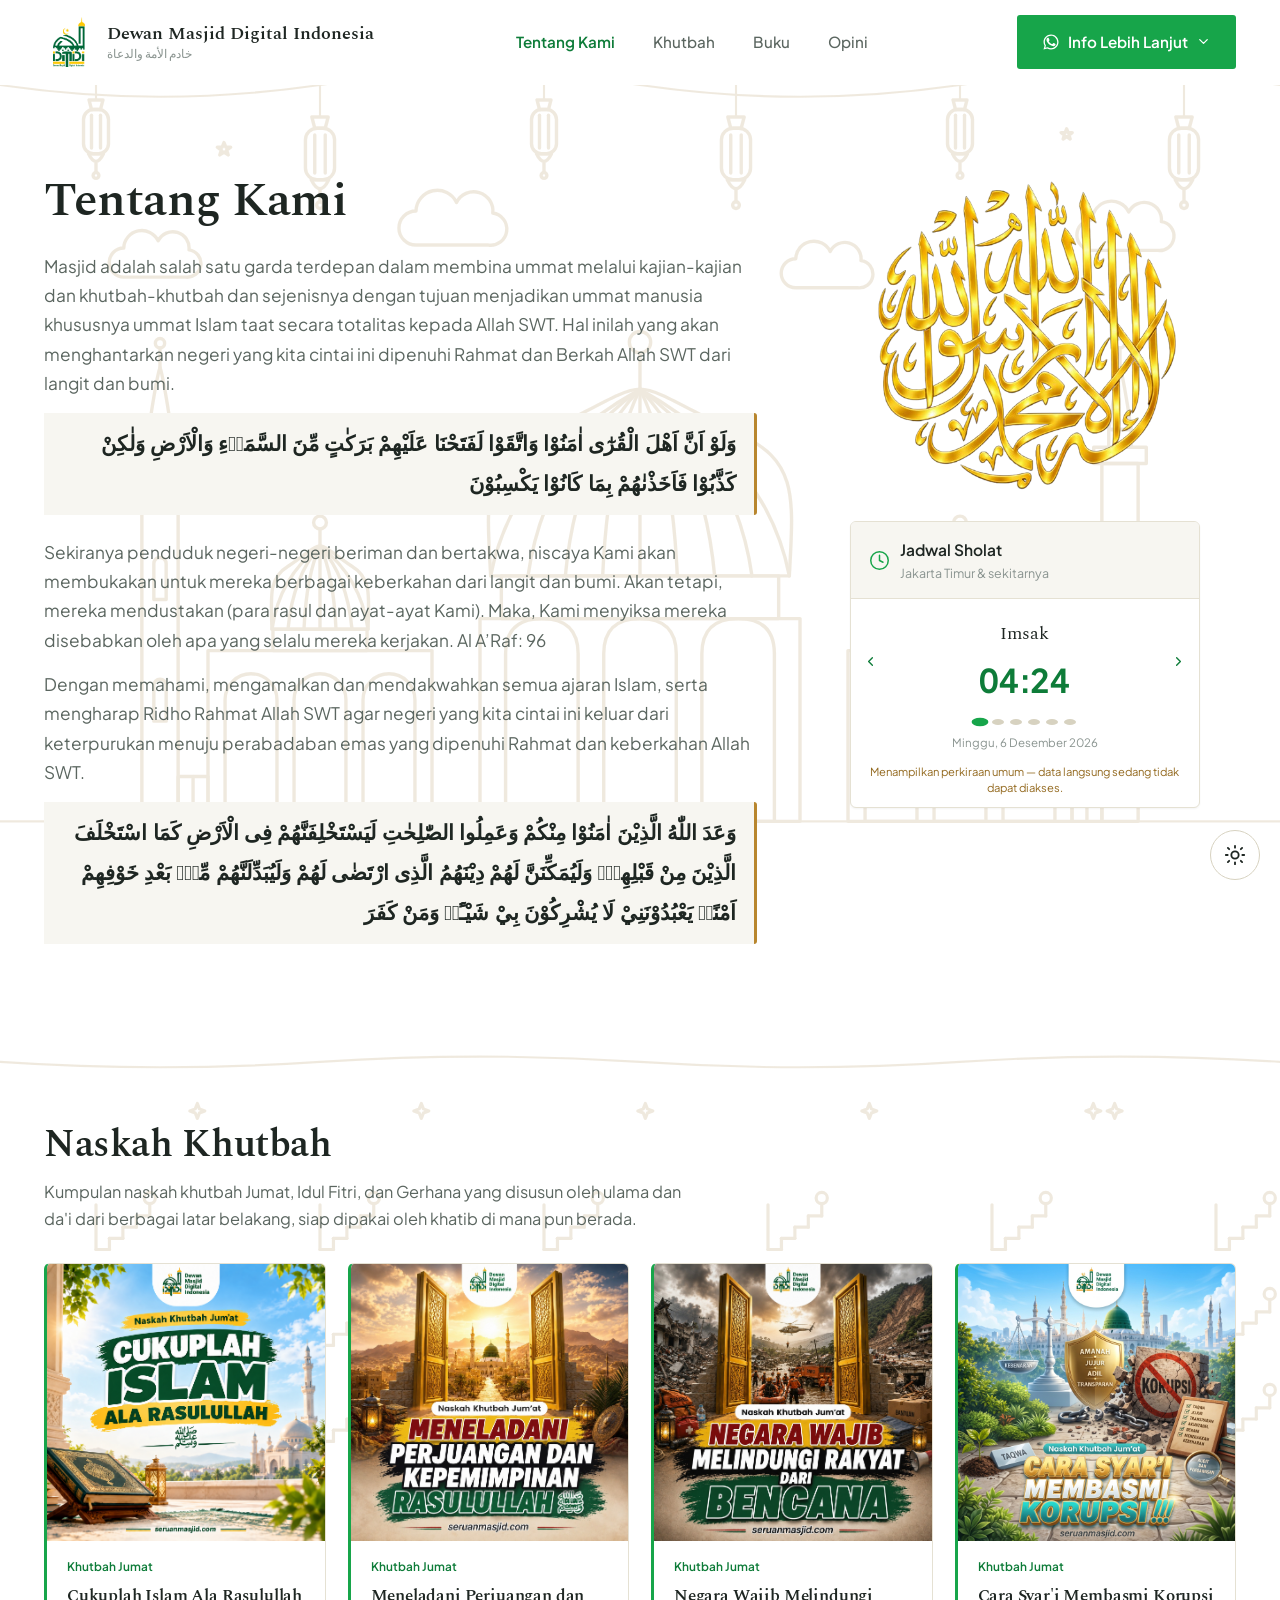
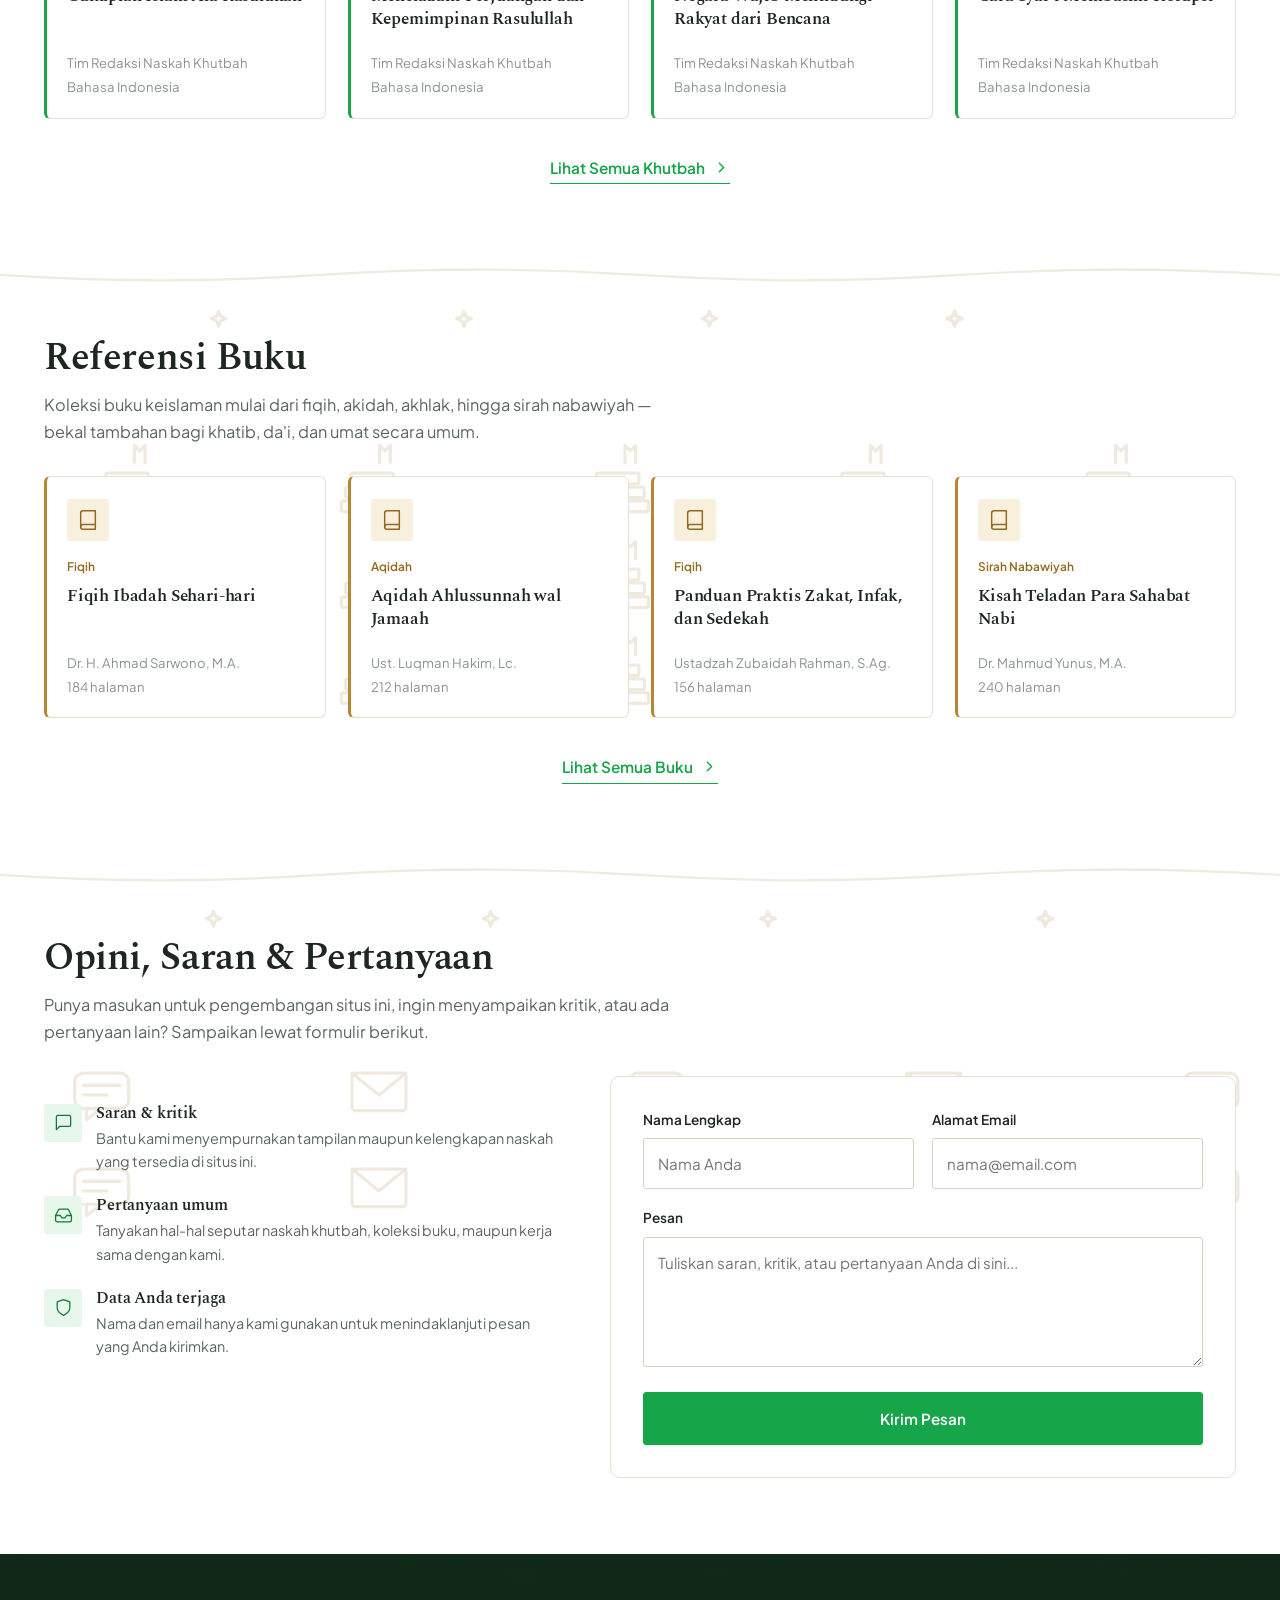
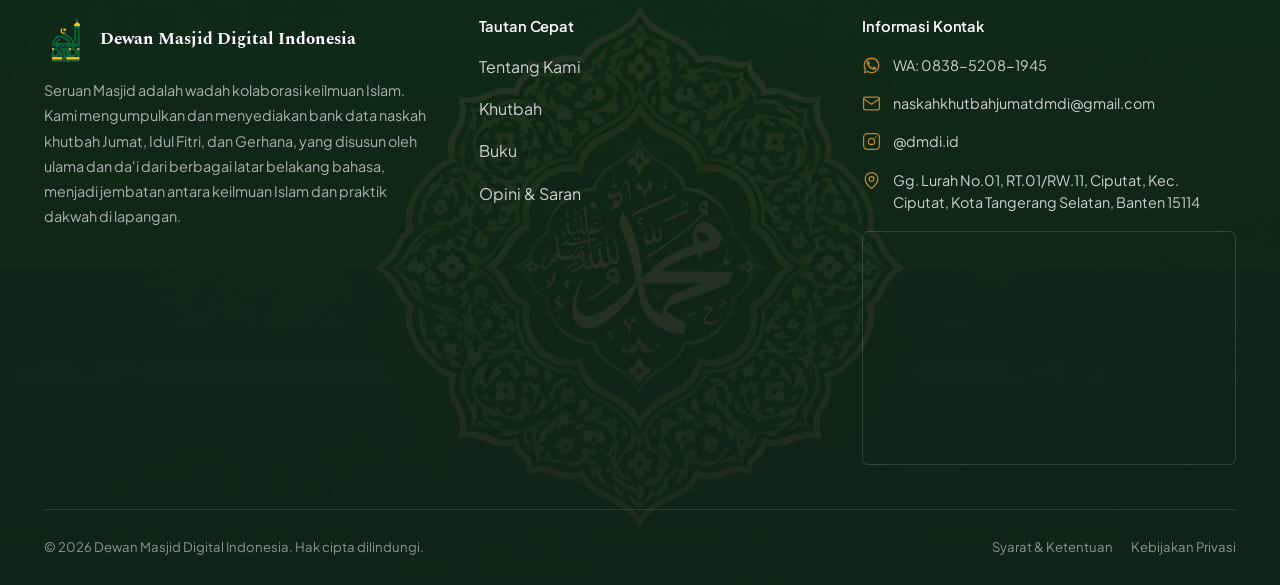
==== commit dcbe0cc4: "perubahan 2" ====
--- a/index.html
+++ b/index.html
@@ -3,6 +3,18 @@
   <head>
     <meta charset="UTF-8" />
     <meta name="viewport" content="width=device-width, initial-scale=1.0" />
+    <!-- Terapkan mode terang/gelap sedini mungkin agar halaman tidak "berkedip" -->
+    <script>
+      (function () {
+        try {
+          var t = localStorage.getItem("dmdi-theme");
+          if (!t) {
+            t = window.matchMedia("(prefers-color-scheme: dark)").matches ? "dark" : "light";
+          }
+          document.documentElement.setAttribute("data-theme", t);
+        } catch (e) {}
+      })();
+    </script>
     <title>
       Dewan Masjid Digital Indonesia — خادم الأمة والدعاة
     </title>
@@ -33,40 +45,9 @@
 
       <!-- ======================= TENTANG KAMI ======================= -->
       <section id="tentang" class="about-section">
-        <div class="about-pattern" aria-hidden="true">
-          <svg
-            viewBox="0 0 240 240"
-            preserveAspectRatio="xMidYMid slice"
-            focusable="false"
-          >
-            <defs>
-              <pattern
-                id="geoPattern"
-                width="60"
-                height="60"
-                patternUnits="userSpaceOnUse"
-              >
-                <polygon
-                  points="30,6 54,30 30,54 6,30"
-                  fill="none"
-                  stroke="currentColor"
-                  stroke-width="1"
-                ></polygon>
-                <rect
-                  x="14"
-                  y="14"
-                  width="32"
-                  height="32"
-                  fill="none"
-                  stroke="currentColor"
-                  stroke-width="1"
-                ></rect>
-              </pattern>
-            </defs>
-            <rect width="100%" height="100%" fill="url(#geoPattern)"></rect>
-          </svg>
-        </div>
-
+        <!-- Motif dekoratif khusus section ini saja (tidak diulang, tidak
+             menembus ke section Khutbah/Buku/Opini di bawahnya). -->
+        <div class="masjid-motif" aria-hidden="true"></div>
         <div class="container">
           <div class="about-grid">
             <div class="about-text">
@@ -206,6 +187,7 @@
 
       <!-- ======================= KHUTBAH (PREVIEW) ======================= -->
       <section id="khutbah" class="section section-alt reveal">
+        <div class="masjid-motif" aria-hidden="true"></div>
         <div class="container">
           <div class="section-head">
             <div class="section-head-text">
@@ -242,6 +224,7 @@
 
       <!-- ======================= BUKU (PREVIEW) ======================= -->
       <section id="buku" class="section reveal">
+        <div class="masjid-motif" aria-hidden="true"></div>
         <div class="container">
           <div class="section-head">
             <div class="section-head-text">
@@ -278,6 +261,7 @@
 
       <!-- ======================= OPINI (SARAN / KRITIK / PERTANYAAN) ======================= -->
       <section id="opini" class="section section-alt reveal">
+        <div class="masjid-motif" aria-hidden="true"></div>
         <div class="container">
           <div class="section-head">
             <div class="section-head-text">
@@ -443,9 +427,11 @@
     <footer class="site-footer reveal" id="site-footer"></footer>
 
     <script src="js/data.js"></script>
+    <script src="js/buku-api.js"></script>
     <script src="js/components.js"></script>
     <script src="js/main.js"></script>
     <script src="js/home.js"></script>
     <script src="js/prayer.js"></script>
+    <script src="js/theme.js"></script>
   </body>
 </html>
--- a/css/style.css
+++ b/css/style.css
@@ -45,9 +45,9 @@
   --ink-soft: #5B6660;
   --ink-faint: #8A9490;
 
-  --green: #0E6B4F;
-  --green-deep: #0A4D39;
-  --green-tint: #EAF4F0;
+  --green: #17A54A;
+  --green-deep: #0E7C39;
+  --green-tint: #E7F7EC;
 
   --gold: #B8862E;
   --gold-deep: #93691F;
@@ -70,6 +70,61 @@
 
   --ease: cubic-bezier(.4, 0, .2, 1);
   --header-h: 84px;
+
+  /* Motif dekoratif satu strip PENUH LEBAR (garland lampu lebaran, awan,
+     dua menara, kubah bawang berusuk mirip referensi foto masjid, serambi
+     berlengkung, pohon di kedua sisi) yang diulang (tile) dari atas ke
+     bawah lewat CSS mask, membentang dari ujung kiri sampai ujung kanan
+     halaman. Lihat blok "MOTIF SKETSA MASJID" di bawah. */
+  --masjid-motif: url("data:image/svg+xml,%3Csvg%20xmlns%3D%22http%3A%2F%2Fwww.w3.org%2F2000%2Fsvg%22%20viewBox%3D%220%200%201200%20960%22%3E%3Cg%20fill%3D%22none%22%20stroke%3D%22%23fff%22%20stroke-width%3D%223.2%22%20stroke-linecap%3D%22round%22%20stroke-linejoin%3D%22round%22%3E%3Cpath%20d%3D%22M0%2C0%20Q150%2C22%20300%2C0%20T600%2C0%20T900%2C0%20T1200%2C0%22%20stroke-width%3D%222%22%2F%3E%3Cline%20x1%3D%2290%22%20y1%3D%220%22%20x2%3D%2290%22%20y2%3D%2214%22%20stroke-width%3D%222%22%2F%3E%3Cpath%20d%3D%22M83.448%2C14%20h13.104%20l-2.34%2C9.0%20h-8.424%20Z%22%2F%3E%3Crect%20x%3D%2278.3%22%20y%3D%2223.0%22%20width%3D%2223.4%22%20height%3D%2241.4%22%20rx%3D%229.36%22%2F%3E%3Cline%20x1%3D%2285.788%22%20y1%3D%2228.4%22%20x2%3D%2285.788%22%20y2%3D%2259%22%2F%3E%3Cline%20x1%3D%2294.212%22%20y1%3D%2228.4%22%20x2%3D%2294.212%22%20y2%3D%2259%22%2F%3E%3Cpath%20d%3D%22M82.98%2C64.4%20q7.02%2C14.4%2014.04%2C0%20Z%22%2F%3E%3Cline%20x1%3D%2290%22%20y1%3D%2273.04%22%20x2%3D%2290%22%20y2%3D%2282.04%22%2F%3E%3Ccircle%20cx%3D%2290%22%20cy%3D%2284.74%22%20r%3D%222.7%22%2F%3E%3Cline%20x1%3D%22300%22%20y1%3D%220%22%20x2%3D%22300%22%20y2%3D%2230%22%20stroke-width%3D%222%22%2F%3E%3Cpath%20d%3D%22M292.356%2C30%20h15.288%20l-2.73%2C10.5%20h-9.828%20Z%22%2F%3E%3Crect%20x%3D%22286.35%22%20y%3D%2240.5%22%20width%3D%2227.3%22%20height%3D%2248.3%22%20rx%3D%2210.92%22%2F%3E%3Cline%20x1%3D%22295.086%22%20y1%3D%2246.8%22%20x2%3D%22295.086%22%20y2%3D%2282.5%22%2F%3E%3Cline%20x1%3D%22304.914%22%20y1%3D%2246.8%22%20x2%3D%22304.914%22%20y2%3D%2282.5%22%2F%3E%3Cpath%20d%3D%22M291.81%2C88.8%20q8.19%2C16.8%2016.38%2C0%20Z%22%2F%3E%3Cline%20x1%3D%22300%22%20y1%3D%2298.88%22%20x2%3D%22300%22%20y2%3D%22109.38%22%2F%3E%3Ccircle%20cx%3D%22300%22%20cy%3D%22112.53%22%20r%3D%223.15%22%2F%3E%3Cline%20x1%3D%22510%22%20y1%3D%220%22%20x2%3D%22510%22%20y2%3D%2214%22%20stroke-width%3D%222%22%2F%3E%3Cpath%20d%3D%22M503.448%2C14%20h13.104%20l-2.34%2C9.0%20h-8.424%20Z%22%2F%3E%3Crect%20x%3D%22498.3%22%20y%3D%2223.0%22%20width%3D%2223.4%22%20height%3D%2241.4%22%20rx%3D%229.36%22%2F%3E%3Cline%20x1%3D%22505.788%22%20y1%3D%2228.4%22%20x2%3D%22505.788%22%20y2%3D%2259%22%2F%3E%3Cline%20x1%3D%22514.212%22%20y1%3D%2228.4%22%20x2%3D%22514.212%22%20y2%3D%2259%22%2F%3E%3Cpath%20d%3D%22M502.98%2C64.4%20q7.02%2C14.4%2014.04%2C0%20Z%22%2F%3E%3Cline%20x1%3D%22510%22%20y1%3D%2273.04%22%20x2%3D%22510%22%20y2%3D%2282.04%22%2F%3E%3Ccircle%20cx%3D%22510%22%20cy%3D%2284.74%22%20r%3D%222.7%22%2F%3E%3Cline%20x1%3D%22690%22%20y1%3D%220%22%20x2%3D%22690%22%20y2%3D%2230%22%20stroke-width%3D%222%22%2F%3E%3Cpath%20d%3D%22M682.356%2C30%20h15.288%20l-2.73%2C10.5%20h-9.828%20Z%22%2F%3E%3Crect%20x%3D%22676.35%22%20y%3D%2240.5%22%20width%3D%2227.3%22%20height%3D%2248.3%22%20rx%3D%2210.92%22%2F%3E%3Cline%20x1%3D%22685.086%22%20y1%3D%2246.8%22%20x2%3D%22685.086%22%20y2%3D%2282.5%22%2F%3E%3Cline%20x1%3D%22694.914%22%20y1%3D%2246.8%22%20x2%3D%22694.914%22%20y2%3D%2282.5%22%2F%3E%3Cpath%20d%3D%22M681.81%2C88.8%20q8.19%2C16.8%2016.38%2C0%20Z%22%2F%3E%3Cline%20x1%3D%22690%22%20y1%3D%2298.88%22%20x2%3D%22690%22%20y2%3D%22109.38%22%2F%3E%3Ccircle%20cx%3D%22690%22%20cy%3D%22112.53%22%20r%3D%223.15%22%2F%3E%3Cline%20x1%3D%22900%22%20y1%3D%220%22%20x2%3D%22900%22%20y2%3D%2214%22%20stroke-width%3D%222%22%2F%3E%3Cpath%20d%3D%22M893.448%2C14%20h13.104%20l-2.34%2C9.0%20h-8.424%20Z%22%2F%3E%3Crect%20x%3D%22888.3%22%20y%3D%2223.0%22%20width%3D%2223.4%22%20height%3D%2241.4%22%20rx%3D%229.36%22%2F%3E%3Cline%20x1%3D%22895.788%22%20y1%3D%2228.4%22%20x2%3D%22895.788%22%20y2%3D%2259%22%2F%3E%3Cline%20x1%3D%22904.212%22%20y1%3D%2228.4%22%20x2%3D%22904.212%22%20y2%3D%2259%22%2F%3E%3Cpath%20d%3D%22M892.98%2C64.4%20q7.02%2C14.4%2014.04%2C0%20Z%22%2F%3E%3Cline%20x1%3D%22900%22%20y1%3D%2273.04%22%20x2%3D%22900%22%20y2%3D%2282.04%22%2F%3E%3Ccircle%20cx%3D%22900%22%20cy%3D%2284.74%22%20r%3D%222.7%22%2F%3E%3Cline%20x1%3D%221110%22%20y1%3D%220%22%20x2%3D%221110%22%20y2%3D%2230%22%20stroke-width%3D%222%22%2F%3E%3Cpath%20d%3D%22M1102.356%2C30%20h15.288%20l-2.73%2C10.5%20h-9.828%20Z%22%2F%3E%3Crect%20x%3D%221096.35%22%20y%3D%2240.5%22%20width%3D%2227.3%22%20height%3D%2248.3%22%20rx%3D%2210.92%22%2F%3E%3Cline%20x1%3D%221105.086%22%20y1%3D%2246.8%22%20x2%3D%221105.086%22%20y2%3D%2282.5%22%2F%3E%3Cline%20x1%3D%221114.914%22%20y1%3D%2246.8%22%20x2%3D%221114.914%22%20y2%3D%2282.5%22%2F%3E%3Cpath%20d%3D%22M1101.81%2C88.8%20q8.19%2C16.8%2016.38%2C0%20Z%22%2F%3E%3Cline%20x1%3D%221110%22%20y1%3D%2298.88%22%20x2%3D%221110%22%20y2%3D%22109.38%22%2F%3E%3Ccircle%20cx%3D%221110%22%20cy%3D%22112.53%22%20r%3D%223.15%22%2F%3E%3Cpath%20d%3D%22M210%2C54%20l1.68%2C4.32%20h4.56%20l-3.72%2C2.76%20l1.44%2C4.44%20l-3.96%2C-2.76%20l-3.96%2C2.76%20l1.44%2C-4.44%20l-3.72%2C-2.76%20h4.56%20Z%22%2F%3E%3Cpath%20d%3D%22M1000%2C41%20l1.4%2C3.6%20h3.8%20l-3.1%2C2.3%20l1.2%2C3.7%20l-3.3%2C-2.3%20l-3.3%2C2.3%20l1.2%2C-3.7%20l-3.1%2C-2.3%20h3.8%20Z%22%2F%3E%3Cpath%20d%3D%22M116.0%2C180%20a13.6%2C13.6%200%200%201%200%2C-27.2%20a17.0%2C17.0%200%200%201%2032.3%2C-6.8%20a15.3%2C15.3%200%200%201%2028.9%2C8.5%20a11.9%2C11.9%200%200%201%20-3.4%2C25.5%20Z%22%2F%3E%3Cpath%20d%3D%22M390.0%2C150%20a16.0%2C16.0%200%200%201%200%2C-32.0%20a20.0%2C20.0%200%200%201%2038.0%2C-8.0%20a18.0%2C18.0%200%200%201%2034.0%2C10.0%20a14.0%2C14.0%200%200%201%20-4.0%2C30.0%20Z%22%2F%3E%3Cpath%20d%3D%22M746.0%2C190%20a13.6%2C13.6%200%200%201%200%2C-27.2%20a17.0%2C17.0%200%200%201%2032.3%2C-6.8%20a15.3%2C15.3%200%200%201%2028.9%2C8.5%20a11.9%2C11.9%200%200%201%20-3.4%2C25.5%20Z%22%2F%3E%3Cpath%20d%3D%22M1024.0%2C155%20a14.4%2C14.4%200%200%201%200%2C-28.8%20a18.0%2C18.0%200%200%201%2034.2%2C-7.2%20a16.2%2C16.2%200%200%201%2030.6%2C9.0%20a12.6%2C12.6%200%200%201%20-3.6%2C27.0%20Z%22%2F%3E%0A%3Cpath%20d%3D%22M133%2C690%20h34%20v-335.4%20h-34%20Z%22%2F%3E%0A%3Cpath%20d%3D%22M144.22%2C596.088%20v-33.54%20a5.78%2C5.78%200%200%201%2011.56%2C0%20v33.54%20Z%22%2F%3E%0A%3Cpath%20d%3D%22M144.22%2C482.052%20v-33.54%20a5.78%2C5.78%200%200%201%2011.56%2C0%20v33.54%20Z%22%2F%3E%0A%3Crect%20x%3D%22125.35%22%20y%3D%22339.507%22%20width%3D%2249.3%22%20height%3D%2215.093%22%2F%3E%0A%3Crect%20x%3D%22139.46%22%20y%3D%22322.737%22%20width%3D%2221.08%22%20height%3D%2216.77%22%2F%3E%0A%3Cpath%20d%3D%22M139.46%2C322.737%20Q146.838%2C273.437%20150%2C264.737%20Q153.162%2C273.437%20160.54%2C322.737%20Z%22%2F%3E%0A%3Cpath%20d%3D%22M150%2C264.737%20v-18.447%22%2F%3E%0A%3Ccircle%20cx%3D%22150%22%20cy%3D%22241.929%22%20r%3D%224.36%22%2F%3E%0A%3Cpath%20d%3D%22M1033%2C690%20h34%20v-335.4%20h-34%20Z%22%2F%3E%0A%3Cpath%20d%3D%22M1044.22%2C596.088%20v-33.54%20a5.78%2C5.78%200%200%201%2011.56%2C0%20v33.54%20Z%22%2F%3E%0A%3Cpath%20d%3D%22M1044.22%2C482.052%20v-33.54%20a5.78%2C5.78%200%200%201%2011.56%2C0%20v33.54%20Z%22%2F%3E%0A%3Crect%20x%3D%221025.35%22%20y%3D%22339.507%22%20width%3D%2249.3%22%20height%3D%2215.093%22%2F%3E%0A%3Crect%20x%3D%221039.46%22%20y%3D%22322.737%22%20width%3D%2221.08%22%20height%3D%2216.77%22%2F%3E%0A%3Cpath%20d%3D%22M1039.46%2C322.737%20Q1046.838%2C273.437%201050%2C264.737%20Q1053.162%2C273.437%201060.54%2C322.737%20Z%22%2F%3E%0A%3Cpath%20d%3D%22M1050%2C264.737%20v-18.447%22%2F%3E%0A%3Ccircle%20cx%3D%221050%22%20cy%3D%22241.929%22%20r%3D%224.36%22%2F%3E%0A%3Crect%20x%3D%22167%22%20y%3D%22648%22%20width%3D%2228%22%20height%3D%2242%22%2F%3E%0A%3Cline%20x1%3D%22181%22%20y1%3D%22648%22%20x2%3D%22181%22%20y2%3D%22690%22%2F%3E%0A%3Crect%20x%3D%221005%22%20y%3D%22648%22%20width%3D%2228%22%20height%3D%2242%22%2F%3E%0A%3Cline%20x1%3D%221019%22%20y1%3D%22648%22%20x2%3D%221019%22%20y2%3D%22690%22%2F%3E%0A%3Crect%20x%3D%22450%22%20y%3D%22500%22%20width%3D%22300%22%20height%3D%22190%22%2F%3E%0A%3Cpath%20d%3D%22M474%2C690%20v-157%20Q474%2C500%20508%2C500%20Q542%2C500%20542%2C533%20v157%20Z%22%2F%3E%0A%3Cpath%20d%3D%22M566%2C690%20v-157%20Q566%2C500%20600%2C500%20Q634%2C500%20634%2C533%20v157%20Z%22%2F%3E%0A%3Cpath%20d%3D%22M658%2C690%20v-157%20Q658%2C500%20692%2C500%20Q726%2C500%20726%2C533%20v157%20Z%22%2F%3E%0A%3Crect%20x%3D%22470%22%20y%3D%22460%22%20width%3D%22260%22%20height%3D%2240%22%2F%3E%0A%3Cpath%20d%3D%22M460%2C460%20C456.052%2C386.5%20451.6%2C351.5%20507.992%2C327%20C558%2C302.5%20583.2%2C285%20600%2C285%20C616.8%2C285%20642%2C302.5%20692.008%2C327%20C748.4%2C351.5%20743.948%2C386.5%20740%2C460%20Z%22%2F%3E%0A%3Cpath%20d%3D%22M460%2C460%20Q481%2C351.5%20600%2C285%22%2F%3E%0A%3Cpath%20d%3D%22M495%2C460%20Q510.75%2C349.312%20600%2C285%22%2F%3E%0A%3Cpath%20d%3D%22M530%2C460%20Q540.5%2C347.125%20600%2C285%22%2F%3E%0A%3Cpath%20d%3D%22M565%2C460%20Q570.25%2C344.938%20600%2C285%22%2F%3E%0A%3Cpath%20d%3D%22M600%2C460%20Q600%2C342.75%20600%2C285%22%2F%3E%0A%3Cpath%20d%3D%22M635%2C460%20Q629.75%2C344.938%20600%2C285%22%2F%3E%0A%3Cpath%20d%3D%22M670%2C460%20Q659.5%2C347.125%20600%2C285%22%2F%3E%0A%3Cpath%20d%3D%22M705%2C460%20Q689.25%2C349.312%20600%2C285%22%2F%3E%0A%3Cpath%20d%3D%22M740%2C460%20Q719%2C351.5%20600%2C285%22%2F%3E%0A%3Cpath%20d%3D%22M600%2C285%20v-34%22%2F%3E%0A%3Ccircle%20cx%3D%22600%22%20cy%3D%22241%22%20r%3D%2210%22%2F%3E%0A%3Crect%20x%3D%22195%22%20y%3D%22530%22%20width%3D%22210%22%20height%3D%22160%22%2F%3E%0A%3Cpath%20d%3D%22M211%2C690%20v-114%20a24.333%2C24.333%200%200%201%2048.667%2C0%20v114%20Z%22%2F%3E%0A%3Cpath%20d%3D%22M275.667%2C690%20v-114%20a24.333%2C24.333%200%200%201%2048.667%2C0%20v114%20Z%22%2F%3E%0A%3Cpath%20d%3D%22M340.333%2C690%20v-114%20a24.333%2C24.333%200%200%201%2048.667%2C0%20v114%20Z%22%2F%3E%0A%3Crect%20x%3D%22255.9%22%20y%3D%22510%22%20width%3D%2288.2%22%20height%3D%2220%22%2F%3E%0A%3Cpath%20d%3D%22M255%2C510%20C253.731%2C477.24%20252.3%2C461.64%20270.426%2C450.72%20C286.5%2C439.8%20294.6%2C432%20300%2C432%20C305.4%2C432%20313.5%2C439.8%20329.574%2C450.72%20C347.7%2C461.64%20346.269%2C477.24%20345%2C510%20Z%22%2F%3E%0A%3Cpath%20d%3D%22M255%2C510%20Q261.75%2C461.64%20300%2C432%22%2F%3E%0A%3Cpath%20d%3D%22M270%2C510%20Q274.5%2C460.34%20300%2C432%22%2F%3E%0A%3Cpath%20d%3D%22M285%2C510%20Q287.25%2C459.04%20300%2C432%22%2F%3E%0A%3Cpath%20d%3D%22M300%2C510%20Q300%2C457.74%20300%2C432%22%2F%3E%0A%3Cpath%20d%3D%22M315%2C510%20Q312.75%2C459.04%20300%2C432%22%2F%3E%0A%3Cpath%20d%3D%22M330%2C510%20Q325.5%2C460.34%20300%2C432%22%2F%3E%0A%3Cpath%20d%3D%22M345%2C510%20Q338.25%2C461.64%20300%2C432%22%2F%3E%0A%3Cpath%20d%3D%22M300%2C432%20v-16%22%2F%3E%0A%3Ccircle%20cx%3D%22300%22%20cy%3D%22410%22%20r%3D%226%22%2F%3E%0A%3Crect%20x%3D%22795%22%20y%3D%22530%22%20width%3D%22210%22%20height%3D%22160%22%2F%3E%0A%3Cpath%20d%3D%22M811%2C690%20v-114%20a24.333%2C24.333%200%200%201%2048.667%2C0%20v114%20Z%22%2F%3E%0A%3Cpath%20d%3D%22M875.667%2C690%20v-114%20a24.333%2C24.333%200%200%201%2048.667%2C0%20v114%20Z%22%2F%3E%0A%3Cpath%20d%3D%22M940.333%2C690%20v-114%20a24.333%2C24.333%200%200%201%2048.667%2C0%20v114%20Z%22%2F%3E%0A%3Crect%20x%3D%22855.9%22%20y%3D%22510%22%20width%3D%2288.2%22%20height%3D%2220%22%2F%3E%0A%3Cpath%20d%3D%22M855%2C510%20C853.731%2C477.24%20852.3%2C461.64%20870.426%2C450.72%20C886.5%2C439.8%20894.6%2C432%20900%2C432%20C905.4%2C432%20913.5%2C439.8%20929.574%2C450.72%20C947.7%2C461.64%20946.269%2C477.24%20945%2C510%20Z%22%2F%3E%0A%3Cpath%20d%3D%22M855%2C510%20Q861.75%2C461.64%20900%2C432%22%2F%3E%0A%3Cpath%20d%3D%22M870%2C510%20Q874.5%2C460.34%20900%2C432%22%2F%3E%0A%3Cpath%20d%3D%22M885%2C510%20Q887.25%2C459.04%20900%2C432%22%2F%3E%0A%3Cpath%20d%3D%22M900%2C510%20Q900%2C457.74%20900%2C432%22%2F%3E%0A%3Cpath%20d%3D%22M915%2C510%20Q912.75%2C459.04%20900%2C432%22%2F%3E%0A%3Cpath%20d%3D%22M930%2C510%20Q925.5%2C460.34%20900%2C432%22%2F%3E%0A%3Cpath%20d%3D%22M945%2C510%20Q938.25%2C461.64%20900%2C432%22%2F%3E%0A%3Cpath%20d%3D%22M900%2C432%20v-16%22%2F%3E%0A%3Ccircle%20cx%3D%22900%22%20cy%3D%22410%22%20r%3D%226%22%2F%3E%0A%3Cline%20x1%3D%220%22%20y1%3D%22690%22%20x2%3D%221200%22%20y2%3D%22690%22%20stroke-width%3D%222%22%2F%3E%0A%3C%2Fg%3E%3C%2Fsvg%3E");
+
+  /* Sketsa tambahan -- satu desain berbeda untuk tiap menu (naskah
+     khutbah, halaman khutbah, detail khutbah, referensi buku, halaman
+     buku, detail buku, dan opini), gaya guratan & warna sama dengan
+     motif Tentang Kami di atas, hanya bentuknya yang berbeda-beda. */
+  --motif-khutbah-preview: url("data:image/svg+xml,%3Csvg%20xmlns%3D%22http%3A%2F%2Fwww.w3.org%2F2000%2Fsvg%22%20viewBox%3D%220%200%201200%20440%22%3E%3Cg%20fill%3D%22none%22%20stroke%3D%22%23fff%22%20stroke-width%3D%223%22%20stroke-linecap%3D%22round%22%20stroke-linejoin%3D%22round%22%3E%3Cpath%20d%3D%22M0%2C14%20Q150%2C24%20300%2C14%20T600%2C14%20T900%2C14%20T1200%2C14%22%20stroke-width%3D%222%22%2F%3E%3Cg%20transform%3D%22translate%2890%2C190%29%22%3E%3Cline%20x1%3D%220.0%22%20y1%3D%22-0.0%22%20x2%3D%2212.600000000000001%22%20y2%3D%22-0.0%22%2F%3E%3Cline%20x1%3D%2212.600000000000001%22%20y1%3D%22-0.0%22%20x2%3D%2212.600000000000001%22%20y2%3D%22-10.5%22%2F%3E%3Cline%20x1%3D%2212.600000000000001%22%20y1%3D%22-10.5%22%20x2%3D%2225.200000000000003%22%20y2%3D%22-10.5%22%2F%3E%3Cline%20x1%3D%2225.200000000000003%22%20y1%3D%22-10.5%22%20x2%3D%2225.200000000000003%22%20y2%3D%22-21.0%22%2F%3E%3Cline%20x1%3D%2225.200000000000003%22%20y1%3D%22-21.0%22%20x2%3D%2237.800000000000004%22%20y2%3D%22-21.0%22%2F%3E%3Cline%20x1%3D%2237.800000000000004%22%20y1%3D%22-21.0%22%20x2%3D%2237.800000000000004%22%20y2%3D%22-31.5%22%2F%3E%3Cline%20x1%3D%2237.800000000000004%22%20y1%3D%22-31.5%22%20x2%3D%2250.400000000000006%22%20y2%3D%22-31.5%22%2F%3E%3Cline%20x1%3D%2250.400000000000006%22%20y1%3D%22-31.5%22%20x2%3D%2250.400000000000006%22%20y2%3D%22-42.0%22%2F%3E%3Cline%20x1%3D%220%22%20y1%3D%220%22%20x2%3D%220%22%20y2%3D%22-42.0%22%2F%3E%3Ccircle%20cx%3D%2250.400000000000006%22%20cy%3D%22-48.3%22%20r%3D%225.25%22%2F%3E%3C%2Fg%3E%3Cpath%20d%3D%22M185%2C53%20L186.96%2C58.04%20L192%2C60%20L186.96%2C61.96%20L185%2C67%20L183.04%2C61.96%20L178%2C60%20L183.04%2C58.04%20Z%22%2F%3E%3Cg%20transform%3D%22translate%28300%2C190%29%22%3E%3Cline%20x1%3D%220.0%22%20y1%3D%22-0.0%22%20x2%3D%2212.600000000000001%22%20y2%3D%22-0.0%22%2F%3E%3Cline%20x1%3D%2212.600000000000001%22%20y1%3D%22-0.0%22%20x2%3D%2212.600000000000001%22%20y2%3D%22-10.5%22%2F%3E%3Cline%20x1%3D%2212.600000000000001%22%20y1%3D%22-10.5%22%20x2%3D%2225.200000000000003%22%20y2%3D%22-10.5%22%2F%3E%3Cline%20x1%3D%2225.200000000000003%22%20y1%3D%22-10.5%22%20x2%3D%2225.200000000000003%22%20y2%3D%22-21.0%22%2F%3E%3Cline%20x1%3D%2225.200000000000003%22%20y1%3D%22-21.0%22%20x2%3D%2237.800000000000004%22%20y2%3D%22-21.0%22%2F%3E%3Cline%20x1%3D%2237.800000000000004%22%20y1%3D%22-21.0%22%20x2%3D%2237.800000000000004%22%20y2%3D%22-31.5%22%2F%3E%3Cline%20x1%3D%2237.800000000000004%22%20y1%3D%22-31.5%22%20x2%3D%2250.400000000000006%22%20y2%3D%22-31.5%22%2F%3E%3Cline%20x1%3D%2250.400000000000006%22%20y1%3D%22-31.5%22%20x2%3D%2250.400000000000006%22%20y2%3D%22-42.0%22%2F%3E%3Cline%20x1%3D%220%22%20y1%3D%220%22%20x2%3D%220%22%20y2%3D%22-42.0%22%2F%3E%3Ccircle%20cx%3D%2250.400000000000006%22%20cy%3D%22-48.3%22%20r%3D%225.25%22%2F%3E%3C%2Fg%3E%3Cpath%20d%3D%22M395%2C53%20L396.96%2C58.04%20L402%2C60%20L396.96%2C61.96%20L395%2C67%20L393.04%2C61.96%20L388%2C60%20L393.04%2C58.04%20Z%22%2F%3E%3Cg%20transform%3D%22translate%28510%2C190%29%22%3E%3Cline%20x1%3D%220.0%22%20y1%3D%22-0.0%22%20x2%3D%2212.600000000000001%22%20y2%3D%22-0.0%22%2F%3E%3Cline%20x1%3D%2212.600000000000001%22%20y1%3D%22-0.0%22%20x2%3D%2212.600000000000001%22%20y2%3D%22-10.5%22%2F%3E%3Cline%20x1%3D%2212.600000000000001%22%20y1%3D%22-10.5%22%20x2%3D%2225.200000000000003%22%20y2%3D%22-10.5%22%2F%3E%3Cline%20x1%3D%2225.200000000000003%22%20y1%3D%22-10.5%22%20x2%3D%2225.200000000000003%22%20y2%3D%22-21.0%22%2F%3E%3Cline%20x1%3D%2225.200000000000003%22%20y1%3D%22-21.0%22%20x2%3D%2237.800000000000004%22%20y2%3D%22-21.0%22%2F%3E%3Cline%20x1%3D%2237.800000000000004%22%20y1%3D%22-21.0%22%20x2%3D%2237.800000000000004%22%20y2%3D%22-31.5%22%2F%3E%3Cline%20x1%3D%2237.800000000000004%22%20y1%3D%22-31.5%22%20x2%3D%2250.400000000000006%22%20y2%3D%22-31.5%22%2F%3E%3Cline%20x1%3D%2250.400000000000006%22%20y1%3D%22-31.5%22%20x2%3D%2250.400000000000006%22%20y2%3D%22-42.0%22%2F%3E%3Cline%20x1%3D%220%22%20y1%3D%220%22%20x2%3D%220%22%20y2%3D%22-42.0%22%2F%3E%3Ccircle%20cx%3D%2250.400000000000006%22%20cy%3D%22-48.3%22%20r%3D%225.25%22%2F%3E%3C%2Fg%3E%3Cpath%20d%3D%22M605%2C53%20L606.96%2C58.04%20L612%2C60%20L606.96%2C61.96%20L605%2C67%20L603.04%2C61.96%20L598%2C60%20L603.04%2C58.04%20Z%22%2F%3E%3Cg%20transform%3D%22translate%28720%2C190%29%22%3E%3Cline%20x1%3D%220.0%22%20y1%3D%22-0.0%22%20x2%3D%2212.600000000000001%22%20y2%3D%22-0.0%22%2F%3E%3Cline%20x1%3D%2212.600000000000001%22%20y1%3D%22-0.0%22%20x2%3D%2212.600000000000001%22%20y2%3D%22-10.5%22%2F%3E%3Cline%20x1%3D%2212.600000000000001%22%20y1%3D%22-10.5%22%20x2%3D%2225.200000000000003%22%20y2%3D%22-10.5%22%2F%3E%3Cline%20x1%3D%2225.200000000000003%22%20y1%3D%22-10.5%22%20x2%3D%2225.200000000000003%22%20y2%3D%22-21.0%22%2F%3E%3Cline%20x1%3D%2225.200000000000003%22%20y1%3D%22-21.0%22%20x2%3D%2237.800000000000004%22%20y2%3D%22-21.0%22%2F%3E%3Cline%20x1%3D%2237.800000000000004%22%20y1%3D%22-21.0%22%20x2%3D%2237.800000000000004%22%20y2%3D%22-31.5%22%2F%3E%3Cline%20x1%3D%2237.800000000000004%22%20y1%3D%22-31.5%22%20x2%3D%2250.400000000000006%22%20y2%3D%22-31.5%22%2F%3E%3Cline%20x1%3D%2250.400000000000006%22%20y1%3D%22-31.5%22%20x2%3D%2250.400000000000006%22%20y2%3D%22-42.0%22%2F%3E%3Cline%20x1%3D%220%22%20y1%3D%220%22%20x2%3D%220%22%20y2%3D%22-42.0%22%2F%3E%3Ccircle%20cx%3D%2250.400000000000006%22%20cy%3D%22-48.3%22%20r%3D%225.25%22%2F%3E%3C%2Fg%3E%3Cpath%20d%3D%22M815%2C53%20L816.96%2C58.04%20L822%2C60%20L816.96%2C61.96%20L815%2C67%20L813.04%2C61.96%20L808%2C60%20L813.04%2C58.04%20Z%22%2F%3E%3Cg%20transform%3D%22translate%28930%2C190%29%22%3E%3Cline%20x1%3D%220.0%22%20y1%3D%22-0.0%22%20x2%3D%2212.600000000000001%22%20y2%3D%22-0.0%22%2F%3E%3Cline%20x1%3D%2212.600000000000001%22%20y1%3D%22-0.0%22%20x2%3D%2212.600000000000001%22%20y2%3D%22-10.5%22%2F%3E%3Cline%20x1%3D%2212.600000000000001%22%20y1%3D%22-10.5%22%20x2%3D%2225.200000000000003%22%20y2%3D%22-10.5%22%2F%3E%3Cline%20x1%3D%2225.200000000000003%22%20y1%3D%22-10.5%22%20x2%3D%2225.200000000000003%22%20y2%3D%22-21.0%22%2F%3E%3Cline%20x1%3D%2225.200000000000003%22%20y1%3D%22-21.0%22%20x2%3D%2237.800000000000004%22%20y2%3D%22-21.0%22%2F%3E%3Cline%20x1%3D%2237.800000000000004%22%20y1%3D%22-21.0%22%20x2%3D%2237.800000000000004%22%20y2%3D%22-31.5%22%2F%3E%3Cline%20x1%3D%2237.800000000000004%22%20y1%3D%22-31.5%22%20x2%3D%2250.400000000000006%22%20y2%3D%22-31.5%22%2F%3E%3Cline%20x1%3D%2250.400000000000006%22%20y1%3D%22-31.5%22%20x2%3D%2250.400000000000006%22%20y2%3D%22-42.0%22%2F%3E%3Cline%20x1%3D%220%22%20y1%3D%220%22%20x2%3D%220%22%20y2%3D%22-42.0%22%2F%3E%3Ccircle%20cx%3D%2250.400000000000006%22%20cy%3D%22-48.3%22%20r%3D%225.25%22%2F%3E%3C%2Fg%3E%3Cpath%20d%3D%22M1025%2C53%20L1026.96%2C58.04%20L1032%2C60%20L1026.96%2C61.96%20L1025%2C67%20L1023.04%2C61.96%20L1018%2C60%20L1023.04%2C58.04%20Z%22%2F%3E%3Cg%20transform%3D%22translate%281140%2C190%29%22%3E%3Cline%20x1%3D%220.0%22%20y1%3D%22-0.0%22%20x2%3D%2212.600000000000001%22%20y2%3D%22-0.0%22%2F%3E%3Cline%20x1%3D%2212.600000000000001%22%20y1%3D%22-0.0%22%20x2%3D%2212.600000000000001%22%20y2%3D%22-10.5%22%2F%3E%3Cline%20x1%3D%2212.600000000000001%22%20y1%3D%22-10.5%22%20x2%3D%2225.200000000000003%22%20y2%3D%22-10.5%22%2F%3E%3Cline%20x1%3D%2225.200000000000003%22%20y1%3D%22-10.5%22%20x2%3D%2225.200000000000003%22%20y2%3D%22-21.0%22%2F%3E%3Cline%20x1%3D%2225.200000000000003%22%20y1%3D%22-21.0%22%20x2%3D%2237.800000000000004%22%20y2%3D%22-21.0%22%2F%3E%3Cline%20x1%3D%2237.800000000000004%22%20y1%3D%22-21.0%22%20x2%3D%2237.800000000000004%22%20y2%3D%22-31.5%22%2F%3E%3Cline%20x1%3D%2237.800000000000004%22%20y1%3D%22-31.5%22%20x2%3D%2250.400000000000006%22%20y2%3D%22-31.5%22%2F%3E%3Cline%20x1%3D%2250.400000000000006%22%20y1%3D%22-31.5%22%20x2%3D%2250.400000000000006%22%20y2%3D%22-42.0%22%2F%3E%3Cline%20x1%3D%220%22%20y1%3D%220%22%20x2%3D%220%22%20y2%3D%22-42.0%22%2F%3E%3Ccircle%20cx%3D%2250.400000000000006%22%20cy%3D%22-48.3%22%20r%3D%225.25%22%2F%3E%3C%2Fg%3E%3Cpath%20d%3D%22M1045%2C53%20L1046.96%2C58.04%20L1052%2C60%20L1046.96%2C61.96%20L1045%2C67%20L1043.04%2C61.96%20L1038%2C60%20L1043.04%2C58.04%20Z%22%2F%3E%3Cg%20transform%3D%22translate%2890%2C280%29%22%3E%3Cline%20x1%3D%220.0%22%20y1%3D%22-0.0%22%20x2%3D%2212.600000000000001%22%20y2%3D%22-0.0%22%2F%3E%3Cline%20x1%3D%2212.600000000000001%22%20y1%3D%22-0.0%22%20x2%3D%2212.600000000000001%22%20y2%3D%22-10.5%22%2F%3E%3Cline%20x1%3D%2212.600000000000001%22%20y1%3D%22-10.5%22%20x2%3D%2225.200000000000003%22%20y2%3D%22-10.5%22%2F%3E%3Cline%20x1%3D%2225.200000000000003%22%20y1%3D%22-10.5%22%20x2%3D%2225.200000000000003%22%20y2%3D%22-21.0%22%2F%3E%3Cline%20x1%3D%2225.200000000000003%22%20y1%3D%22-21.0%22%20x2%3D%2237.800000000000004%22%20y2%3D%22-21.0%22%2F%3E%3Cline%20x1%3D%2237.800000000000004%22%20y1%3D%22-21.0%22%20x2%3D%2237.800000000000004%22%20y2%3D%22-31.5%22%2F%3E%3Cline%20x1%3D%2237.800000000000004%22%20y1%3D%22-31.5%22%20x2%3D%2250.400000000000006%22%20y2%3D%22-31.5%22%2F%3E%3Cline%20x1%3D%2250.400000000000006%22%20y1%3D%22-31.5%22%20x2%3D%2250.400000000000006%22%20y2%3D%22-42.0%22%2F%3E%3Cline%20x1%3D%220%22%20y1%3D%220%22%20x2%3D%220%22%20y2%3D%22-42.0%22%2F%3E%3Ccircle%20cx%3D%2250.400000000000006%22%20cy%3D%22-48.3%22%20r%3D%225.25%22%2F%3E%3C%2Fg%3E%3Cg%20transform%3D%22translate%28300%2C280%29%22%3E%3Cline%20x1%3D%220.0%22%20y1%3D%22-0.0%22%20x2%3D%2212.600000000000001%22%20y2%3D%22-0.0%22%2F%3E%3Cline%20x1%3D%2212.600000000000001%22%20y1%3D%22-0.0%22%20x2%3D%2212.600000000000001%22%20y2%3D%22-10.5%22%2F%3E%3Cline%20x1%3D%2212.600000000000001%22%20y1%3D%22-10.5%22%20x2%3D%2225.200000000000003%22%20y2%3D%22-10.5%22%2F%3E%3Cline%20x1%3D%2225.200000000000003%22%20y1%3D%22-10.5%22%20x2%3D%2225.200000000000003%22%20y2%3D%22-21.0%22%2F%3E%3Cline%20x1%3D%2225.200000000000003%22%20y1%3D%22-21.0%22%20x2%3D%2237.800000000000004%22%20y2%3D%22-21.0%22%2F%3E%3Cline%20x1%3D%2237.800000000000004%22%20y1%3D%22-21.0%22%20x2%3D%2237.800000000000004%22%20y2%3D%22-31.5%22%2F%3E%3Cline%20x1%3D%2237.800000000000004%22%20y1%3D%22-31.5%22%20x2%3D%2250.400000000000006%22%20y2%3D%22-31.5%22%2F%3E%3Cline%20x1%3D%2250.400000000000006%22%20y1%3D%22-31.5%22%20x2%3D%2250.400000000000006%22%20y2%3D%22-42.0%22%2F%3E%3Cline%20x1%3D%220%22%20y1%3D%220%22%20x2%3D%220%22%20y2%3D%22-42.0%22%2F%3E%3Ccircle%20cx%3D%2250.400000000000006%22%20cy%3D%22-48.3%22%20r%3D%225.25%22%2F%3E%3C%2Fg%3E%3Cg%20transform%3D%22translate%28510%2C280%29%22%3E%3Cline%20x1%3D%220.0%22%20y1%3D%22-0.0%22%20x2%3D%2212.600000000000001%22%20y2%3D%22-0.0%22%2F%3E%3Cline%20x1%3D%2212.600000000000001%22%20y1%3D%22-0.0%22%20x2%3D%2212.600000000000001%22%20y2%3D%22-10.5%22%2F%3E%3Cline%20x1%3D%2212.600000000000001%22%20y1%3D%22-10.5%22%20x2%3D%2225.200000000000003%22%20y2%3D%22-10.5%22%2F%3E%3Cline%20x1%3D%2225.200000000000003%22%20y1%3D%22-10.5%22%20x2%3D%2225.200000000000003%22%20y2%3D%22-21.0%22%2F%3E%3Cline%20x1%3D%2225.200000000000003%22%20y1%3D%22-21.0%22%20x2%3D%2237.800000000000004%22%20y2%3D%22-21.0%22%2F%3E%3Cline%20x1%3D%2237.800000000000004%22%20y1%3D%22-21.0%22%20x2%3D%2237.800000000000004%22%20y2%3D%22-31.5%22%2F%3E%3Cline%20x1%3D%2237.800000000000004%22%20y1%3D%22-31.5%22%20x2%3D%2250.400000000000006%22%20y2%3D%22-31.5%22%2F%3E%3Cline%20x1%3D%2250.400000000000006%22%20y1%3D%22-31.5%22%20x2%3D%2250.400000000000006%22%20y2%3D%22-42.0%22%2F%3E%3Cline%20x1%3D%220%22%20y1%3D%220%22%20x2%3D%220%22%20y2%3D%22-42.0%22%2F%3E%3Ccircle%20cx%3D%2250.400000000000006%22%20cy%3D%22-48.3%22%20r%3D%225.25%22%2F%3E%3C%2Fg%3E%3Cg%20transform%3D%22translate%28720%2C280%29%22%3E%3Cline%20x1%3D%220.0%22%20y1%3D%22-0.0%22%20x2%3D%2212.600000000000001%22%20y2%3D%22-0.0%22%2F%3E%3Cline%20x1%3D%2212.600000000000001%22%20y1%3D%22-0.0%22%20x2%3D%2212.600000000000001%22%20y2%3D%22-10.5%22%2F%3E%3Cline%20x1%3D%2212.600000000000001%22%20y1%3D%22-10.5%22%20x2%3D%2225.200000000000003%22%20y2%3D%22-10.5%22%2F%3E%3Cline%20x1%3D%2225.200000000000003%22%20y1%3D%22-10.5%22%20x2%3D%2225.200000000000003%22%20y2%3D%22-21.0%22%2F%3E%3Cline%20x1%3D%2225.200000000000003%22%20y1%3D%22-21.0%22%20x2%3D%2237.800000000000004%22%20y2%3D%22-21.0%22%2F%3E%3Cline%20x1%3D%2237.800000000000004%22%20y1%3D%22-21.0%22%20x2%3D%2237.800000000000004%22%20y2%3D%22-31.5%22%2F%3E%3Cline%20x1%3D%2237.800000000000004%22%20y1%3D%22-31.5%22%20x2%3D%2250.400000000000006%22%20y2%3D%22-31.5%22%2F%3E%3Cline%20x1%3D%2250.400000000000006%22%20y1%3D%22-31.5%22%20x2%3D%2250.400000000000006%22%20y2%3D%22-42.0%22%2F%3E%3Cline%20x1%3D%220%22%20y1%3D%220%22%20x2%3D%220%22%20y2%3D%22-42.0%22%2F%3E%3Ccircle%20cx%3D%2250.400000000000006%22%20cy%3D%22-48.3%22%20r%3D%225.25%22%2F%3E%3C%2Fg%3E%3Cg%20transform%3D%22translate%28930%2C280%29%22%3E%3Cline%20x1%3D%220.0%22%20y1%3D%22-0.0%22%20x2%3D%2212.600000000000001%22%20y2%3D%22-0.0%22%2F%3E%3Cline%20x1%3D%2212.600000000000001%22%20y1%3D%22-0.0%22%20x2%3D%2212.600000000000001%22%20y2%3D%22-10.5%22%2F%3E%3Cline%20x1%3D%2212.600000000000001%22%20y1%3D%22-10.5%22%20x2%3D%2225.200000000000003%22%20y2%3D%22-10.5%22%2F%3E%3Cline%20x1%3D%2225.200000000000003%22%20y1%3D%22-10.5%22%20x2%3D%2225.200000000000003%22%20y2%3D%22-21.0%22%2F%3E%3Cline%20x1%3D%2225.200000000000003%22%20y1%3D%22-21.0%22%20x2%3D%2237.800000000000004%22%20y2%3D%22-21.0%22%2F%3E%3Cline%20x1%3D%2237.800000000000004%22%20y1%3D%22-21.0%22%20x2%3D%2237.800000000000004%22%20y2%3D%22-31.5%22%2F%3E%3Cline%20x1%3D%2237.800000000000004%22%20y1%3D%22-31.5%22%20x2%3D%2250.400000000000006%22%20y2%3D%22-31.5%22%2F%3E%3Cline%20x1%3D%2250.400000000000006%22%20y1%3D%22-31.5%22%20x2%3D%2250.400000000000006%22%20y2%3D%22-42.0%22%2F%3E%3Cline%20x1%3D%220%22%20y1%3D%220%22%20x2%3D%220%22%20y2%3D%22-42.0%22%2F%3E%3Ccircle%20cx%3D%2250.400000000000006%22%20cy%3D%22-48.3%22%20r%3D%225.25%22%2F%3E%3C%2Fg%3E%3Cg%20transform%3D%22translate%281140%2C280%29%22%3E%3Cline%20x1%3D%220.0%22%20y1%3D%22-0.0%22%20x2%3D%2212.600000000000001%22%20y2%3D%22-0.0%22%2F%3E%3Cline%20x1%3D%2212.600000000000001%22%20y1%3D%22-0.0%22%20x2%3D%2212.600000000000001%22%20y2%3D%22-10.5%22%2F%3E%3Cline%20x1%3D%2212.600000000000001%22%20y1%3D%22-10.5%22%20x2%3D%2225.200000000000003%22%20y2%3D%22-10.5%22%2F%3E%3Cline%20x1%3D%2225.200000000000003%22%20y1%3D%22-10.5%22%20x2%3D%2225.200000000000003%22%20y2%3D%22-21.0%22%2F%3E%3Cline%20x1%3D%2225.200000000000003%22%20y1%3D%22-21.0%22%20x2%3D%2237.800000000000004%22%20y2%3D%22-21.0%22%2F%3E%3Cline%20x1%3D%2237.800000000000004%22%20y1%3D%22-21.0%22%20x2%3D%2237.800000000000004%22%20y2%3D%22-31.5%22%2F%3E%3Cline%20x1%3D%2237.800000000000004%22%20y1%3D%22-31.5%22%20x2%3D%2250.400000000000006%22%20y2%3D%22-31.5%22%2F%3E%3Cline%20x1%3D%2250.400000000000006%22%20y1%3D%22-31.5%22%20x2%3D%2250.400000000000006%22%20y2%3D%22-42.0%22%2F%3E%3Cline%20x1%3D%220%22%20y1%3D%220%22%20x2%3D%220%22%20y2%3D%22-42.0%22%2F%3E%3Ccircle%20cx%3D%2250.400000000000006%22%20cy%3D%22-48.3%22%20r%3D%225.25%22%2F%3E%3C%2Fg%3E%3Cg%20transform%3D%22translate%2890%2C370%29%22%3E%3Cline%20x1%3D%220.0%22%20y1%3D%22-0.0%22%20x2%3D%2212.600000000000001%22%20y2%3D%22-0.0%22%2F%3E%3Cline%20x1%3D%2212.600000000000001%22%20y1%3D%22-0.0%22%20x2%3D%2212.600000000000001%22%20y2%3D%22-10.5%22%2F%3E%3Cline%20x1%3D%2212.600000000000001%22%20y1%3D%22-10.5%22%20x2%3D%2225.200000000000003%22%20y2%3D%22-10.5%22%2F%3E%3Cline%20x1%3D%2225.200000000000003%22%20y1%3D%22-10.5%22%20x2%3D%2225.200000000000003%22%20y2%3D%22-21.0%22%2F%3E%3Cline%20x1%3D%2225.200000000000003%22%20y1%3D%22-21.0%22%20x2%3D%2237.800000000000004%22%20y2%3D%22-21.0%22%2F%3E%3Cline%20x1%3D%2237.800000000000004%22%20y1%3D%22-21.0%22%20x2%3D%2237.800000000000004%22%20y2%3D%22-31.5%22%2F%3E%3Cline%20x1%3D%2237.800000000000004%22%20y1%3D%22-31.5%22%20x2%3D%2250.400000000000006%22%20y2%3D%22-31.5%22%2F%3E%3Cline%20x1%3D%2250.400000000000006%22%20y1%3D%22-31.5%22%20x2%3D%2250.400000000000006%22%20y2%3D%22-42.0%22%2F%3E%3Cline%20x1%3D%220%22%20y1%3D%220%22%20x2%3D%220%22%20y2%3D%22-42.0%22%2F%3E%3Ccircle%20cx%3D%2250.400000000000006%22%20cy%3D%22-48.3%22%20r%3D%225.25%22%2F%3E%3C%2Fg%3E%3Cg%20transform%3D%22translate%28300%2C370%29%22%3E%3Cline%20x1%3D%220.0%22%20y1%3D%22-0.0%22%20x2%3D%2212.600000000000001%22%20y2%3D%22-0.0%22%2F%3E%3Cline%20x1%3D%2212.600000000000001%22%20y1%3D%22-0.0%22%20x2%3D%2212.600000000000001%22%20y2%3D%22-10.5%22%2F%3E%3Cline%20x1%3D%2212.600000000000001%22%20y1%3D%22-10.5%22%20x2%3D%2225.200000000000003%22%20y2%3D%22-10.5%22%2F%3E%3Cline%20x1%3D%2225.200000000000003%22%20y1%3D%22-10.5%22%20x2%3D%2225.200000000000003%22%20y2%3D%22-21.0%22%2F%3E%3Cline%20x1%3D%2225.200000000000003%22%20y1%3D%22-21.0%22%20x2%3D%2237.800000000000004%22%20y2%3D%22-21.0%22%2F%3E%3Cline%20x1%3D%2237.800000000000004%22%20y1%3D%22-21.0%22%20x2%3D%2237.800000000000004%22%20y2%3D%22-31.5%22%2F%3E%3Cline%20x1%3D%2237.800000000000004%22%20y1%3D%22-31.5%22%20x2%3D%2250.400000000000006%22%20y2%3D%22-31.5%22%2F%3E%3Cline%20x1%3D%2250.400000000000006%22%20y1%3D%22-31.5%22%20x2%3D%2250.400000000000006%22%20y2%3D%22-42.0%22%2F%3E%3Cline%20x1%3D%220%22%20y1%3D%220%22%20x2%3D%220%22%20y2%3D%22-42.0%22%2F%3E%3Ccircle%20cx%3D%2250.400000000000006%22%20cy%3D%22-48.3%22%20r%3D%225.25%22%2F%3E%3C%2Fg%3E%3Cg%20transform%3D%22translate%28510%2C370%29%22%3E%3Cline%20x1%3D%220.0%22%20y1%3D%22-0.0%22%20x2%3D%2212.600000000000001%22%20y2%3D%22-0.0%22%2F%3E%3Cline%20x1%3D%2212.600000000000001%22%20y1%3D%22-0.0%22%20x2%3D%2212.600000000000001%22%20y2%3D%22-10.5%22%2F%3E%3Cline%20x1%3D%2212.600000000000001%22%20y1%3D%22-10.5%22%20x2%3D%2225.200000000000003%22%20y2%3D%22-10.5%22%2F%3E%3Cline%20x1%3D%2225.200000000000003%22%20y1%3D%22-10.5%22%20x2%3D%2225.200000000000003%22%20y2%3D%22-21.0%22%2F%3E%3Cline%20x1%3D%2225.200000000000003%22%20y1%3D%22-21.0%22%20x2%3D%2237.800000000000004%22%20y2%3D%22-21.0%22%2F%3E%3Cline%20x1%3D%2237.800000000000004%22%20y1%3D%22-21.0%22%20x2%3D%2237.800000000000004%22%20y2%3D%22-31.5%22%2F%3E%3Cline%20x1%3D%2237.800000000000004%22%20y1%3D%22-31.5%22%20x2%3D%2250.400000000000006%22%20y2%3D%22-31.5%22%2F%3E%3Cline%20x1%3D%2250.400000000000006%22%20y1%3D%22-31.5%22%20x2%3D%2250.400000000000006%22%20y2%3D%22-42.0%22%2F%3E%3Cline%20x1%3D%220%22%20y1%3D%220%22%20x2%3D%220%22%20y2%3D%22-42.0%22%2F%3E%3Ccircle%20cx%3D%2250.400000000000006%22%20cy%3D%22-48.3%22%20r%3D%225.25%22%2F%3E%3C%2Fg%3E%3Cg%20transform%3D%22translate%28720%2C370%29%22%3E%3Cline%20x1%3D%220.0%22%20y1%3D%22-0.0%22%20x2%3D%2212.600000000000001%22%20y2%3D%22-0.0%22%2F%3E%3Cline%20x1%3D%2212.600000000000001%22%20y1%3D%22-0.0%22%20x2%3D%2212.600000000000001%22%20y2%3D%22-10.5%22%2F%3E%3Cline%20x1%3D%2212.600000000000001%22%20y1%3D%22-10.5%22%20x2%3D%2225.200000000000003%22%20y2%3D%22-10.5%22%2F%3E%3Cline%20x1%3D%2225.200000000000003%22%20y1%3D%22-10.5%22%20x2%3D%2225.200000000000003%22%20y2%3D%22-21.0%22%2F%3E%3Cline%20x1%3D%2225.200000000000003%22%20y1%3D%22-21.0%22%20x2%3D%2237.800000000000004%22%20y2%3D%22-21.0%22%2F%3E%3Cline%20x1%3D%2237.800000000000004%22%20y1%3D%22-21.0%22%20x2%3D%2237.800000000000004%22%20y2%3D%22-31.5%22%2F%3E%3Cline%20x1%3D%2237.800000000000004%22%20y1%3D%22-31.5%22%20x2%3D%2250.400000000000006%22%20y2%3D%22-31.5%22%2F%3E%3Cline%20x1%3D%2250.400000000000006%22%20y1%3D%22-31.5%22%20x2%3D%2250.400000000000006%22%20y2%3D%22-42.0%22%2F%3E%3Cline%20x1%3D%220%22%20y1%3D%220%22%20x2%3D%220%22%20y2%3D%22-42.0%22%2F%3E%3Ccircle%20cx%3D%2250.400000000000006%22%20cy%3D%22-48.3%22%20r%3D%225.25%22%2F%3E%3C%2Fg%3E%3Cg%20transform%3D%22translate%28930%2C370%29%22%3E%3Cline%20x1%3D%220.0%22%20y1%3D%22-0.0%22%20x2%3D%2212.600000000000001%22%20y2%3D%22-0.0%22%2F%3E%3Cline%20x1%3D%2212.600000000000001%22%20y1%3D%22-0.0%22%20x2%3D%2212.600000000000001%22%20y2%3D%22-10.5%22%2F%3E%3Cline%20x1%3D%2212.600000000000001%22%20y1%3D%22-10.5%22%20x2%3D%2225.200000000000003%22%20y2%3D%22-10.5%22%2F%3E%3Cline%20x1%3D%2225.200000000000003%22%20y1%3D%22-10.5%22%20x2%3D%2225.200000000000003%22%20y2%3D%22-21.0%22%2F%3E%3Cline%20x1%3D%2225.200000000000003%22%20y1%3D%22-21.0%22%20x2%3D%2237.800000000000004%22%20y2%3D%22-21.0%22%2F%3E%3Cline%20x1%3D%2237.800000000000004%22%20y1%3D%22-21.0%22%20x2%3D%2237.800000000000004%22%20y2%3D%22-31.5%22%2F%3E%3Cline%20x1%3D%2237.800000000000004%22%20y1%3D%22-31.5%22%20x2%3D%2250.400000000000006%22%20y2%3D%22-31.5%22%2F%3E%3Cline%20x1%3D%2250.400000000000006%22%20y1%3D%22-31.5%22%20x2%3D%2250.400000000000006%22%20y2%3D%22-42.0%22%2F%3E%3Cline%20x1%3D%220%22%20y1%3D%220%22%20x2%3D%220%22%20y2%3D%22-42.0%22%2F%3E%3Ccircle%20cx%3D%2250.400000000000006%22%20cy%3D%22-48.3%22%20r%3D%225.25%22%2F%3E%3C%2Fg%3E%3Cg%20transform%3D%22translate%281140%2C370%29%22%3E%3Cline%20x1%3D%220.0%22%20y1%3D%22-0.0%22%20x2%3D%2212.600000000000001%22%20y2%3D%22-0.0%22%2F%3E%3Cline%20x1%3D%2212.600000000000001%22%20y1%3D%22-0.0%22%20x2%3D%2212.600000000000001%22%20y2%3D%22-10.5%22%2F%3E%3Cline%20x1%3D%2212.600000000000001%22%20y1%3D%22-10.5%22%20x2%3D%2225.200000000000003%22%20y2%3D%22-10.5%22%2F%3E%3Cline%20x1%3D%2225.200000000000003%22%20y1%3D%22-10.5%22%20x2%3D%2225.200000000000003%22%20y2%3D%22-21.0%22%2F%3E%3Cline%20x1%3D%2225.200000000000003%22%20y1%3D%22-21.0%22%20x2%3D%2237.800000000000004%22%20y2%3D%22-21.0%22%2F%3E%3Cline%20x1%3D%2237.800000000000004%22%20y1%3D%22-21.0%22%20x2%3D%2237.800000000000004%22%20y2%3D%22-31.5%22%2F%3E%3Cline%20x1%3D%2237.800000000000004%22%20y1%3D%22-31.5%22%20x2%3D%2250.400000000000006%22%20y2%3D%22-31.5%22%2F%3E%3Cline%20x1%3D%2250.400000000000006%22%20y1%3D%22-31.5%22%20x2%3D%2250.400000000000006%22%20y2%3D%22-42.0%22%2F%3E%3Cline%20x1%3D%220%22%20y1%3D%220%22%20x2%3D%220%22%20y2%3D%22-42.0%22%2F%3E%3Ccircle%20cx%3D%2250.400000000000006%22%20cy%3D%22-48.3%22%20r%3D%225.25%22%2F%3E%3C%2Fg%3E%3C%2Fg%3E%3C%2Fsvg%3E");
+  --motif-khutbah-list: url("data:image/svg+xml,%3Csvg%20xmlns%3D%22http%3A%2F%2Fwww.w3.org%2F2000%2Fsvg%22%20viewBox%3D%220%200%201200%20440%22%3E%3Cg%20fill%3D%22none%22%20stroke%3D%22%23fff%22%20stroke-width%3D%223%22%20stroke-linecap%3D%22round%22%20stroke-linejoin%3D%22round%22%3E%3Cpath%20d%3D%22M0%2C14%20Q150%2C24%20300%2C14%20T600%2C14%20T900%2C14%20T1200%2C14%22%20stroke-width%3D%222%22%2F%3E%3Cg%20transform%3D%22translate%2870%2C210%29%22%3E%3Cpath%20d%3D%22M0%2C0%20Q17.25%2C-8.601999999999999%2034.5%2C0%20Q51.75%2C-8.601999999999999%2069.0%2C0%20L69.0%2C28.151999999999994%20Q51.75%2C19.549999999999997%2034.5%2C28.151999999999994%20Q17.25%2C19.549999999999997%200%2C28.151999999999994%20Z%22%2F%3E%3Cline%20x1%3D%2234.5%22%20y1%3D%220%22%20x2%3D%2234.5%22%20y2%3D%2228.151999999999994%22%2F%3E%3Cpath%20d%3D%22M8.28%2C6.255999999999999%20h19.32%22%2F%3E%3Cpath%20d%3D%22M8.28%2C11.729999999999999%20h19.32%22%2F%3E%3Cpath%20d%3D%22M41.4%2C6.255999999999999%20h19.32%22%2F%3E%3Cpath%20d%3D%22M41.4%2C11.729999999999999%20h19.32%22%2F%3E%3C%2Fg%3E%3Cpath%20d%3D%22M185.2%2C42%20a13%2C13%200%201%200%200%2C26%20a9.36%2C9.36%200%201%201%200%2C-26Z%22%2F%3E%3Cg%20transform%3D%22translate%28320%2C210%29%22%3E%3Cpath%20d%3D%22M0%2C0%20Q17.25%2C-8.601999999999999%2034.5%2C0%20Q51.75%2C-8.601999999999999%2069.0%2C0%20L69.0%2C28.151999999999994%20Q51.75%2C19.549999999999997%2034.5%2C28.151999999999994%20Q17.25%2C19.549999999999997%200%2C28.151999999999994%20Z%22%2F%3E%3Cline%20x1%3D%2234.5%22%20y1%3D%220%22%20x2%3D%2234.5%22%20y2%3D%2228.151999999999994%22%2F%3E%3Cpath%20d%3D%22M8.28%2C6.255999999999999%20h19.32%22%2F%3E%3Cpath%20d%3D%22M8.28%2C11.729999999999999%20h19.32%22%2F%3E%3Cpath%20d%3D%22M41.4%2C6.255999999999999%20h19.32%22%2F%3E%3Cpath%20d%3D%22M41.4%2C11.729999999999999%20h19.32%22%2F%3E%3C%2Fg%3E%3Cpath%20d%3D%22M435.2%2C42%20a13%2C13%200%201%200%200%2C26%20a9.36%2C9.36%200%201%201%200%2C-26Z%22%2F%3E%3Cg%20transform%3D%22translate%28570%2C210%29%22%3E%3Cpath%20d%3D%22M0%2C0%20Q17.25%2C-8.601999999999999%2034.5%2C0%20Q51.75%2C-8.601999999999999%2069.0%2C0%20L69.0%2C28.151999999999994%20Q51.75%2C19.549999999999997%2034.5%2C28.151999999999994%20Q17.25%2C19.549999999999997%200%2C28.151999999999994%20Z%22%2F%3E%3Cline%20x1%3D%2234.5%22%20y1%3D%220%22%20x2%3D%2234.5%22%20y2%3D%2228.151999999999994%22%2F%3E%3Cpath%20d%3D%22M8.28%2C6.255999999999999%20h19.32%22%2F%3E%3Cpath%20d%3D%22M8.28%2C11.729999999999999%20h19.32%22%2F%3E%3Cpath%20d%3D%22M41.4%2C6.255999999999999%20h19.32%22%2F%3E%3Cpath%20d%3D%22M41.4%2C11.729999999999999%20h19.32%22%2F%3E%3C%2Fg%3E%3Cpath%20d%3D%22M685.2%2C42%20a13%2C13%200%201%200%200%2C26%20a9.36%2C9.36%200%201%201%200%2C-26Z%22%2F%3E%3Cg%20transform%3D%22translate%28820%2C210%29%22%3E%3Cpath%20d%3D%22M0%2C0%20Q17.25%2C-8.601999999999999%2034.5%2C0%20Q51.75%2C-8.601999999999999%2069.0%2C0%20L69.0%2C28.151999999999994%20Q51.75%2C19.549999999999997%2034.5%2C28.151999999999994%20Q17.25%2C19.549999999999997%200%2C28.151999999999994%20Z%22%2F%3E%3Cline%20x1%3D%2234.5%22%20y1%3D%220%22%20x2%3D%2234.5%22%20y2%3D%2228.151999999999994%22%2F%3E%3Cpath%20d%3D%22M8.28%2C6.255999999999999%20h19.32%22%2F%3E%3Cpath%20d%3D%22M8.28%2C11.729999999999999%20h19.32%22%2F%3E%3Cpath%20d%3D%22M41.4%2C6.255999999999999%20h19.32%22%2F%3E%3Cpath%20d%3D%22M41.4%2C11.729999999999999%20h19.32%22%2F%3E%3C%2Fg%3E%3Cpath%20d%3D%22M935.2%2C42%20a13%2C13%200%201%200%200%2C26%20a9.36%2C9.36%200%201%201%200%2C-26Z%22%2F%3E%3Cg%20transform%3D%22translate%281070%2C210%29%22%3E%3Cpath%20d%3D%22M0%2C0%20Q17.25%2C-8.601999999999999%2034.5%2C0%20Q51.75%2C-8.601999999999999%2069.0%2C0%20L69.0%2C28.151999999999994%20Q51.75%2C19.549999999999997%2034.5%2C28.151999999999994%20Q17.25%2C19.549999999999997%200%2C28.151999999999994%20Z%22%2F%3E%3Cline%20x1%3D%2234.5%22%20y1%3D%220%22%20x2%3D%2234.5%22%20y2%3D%2228.151999999999994%22%2F%3E%3Cpath%20d%3D%22M8.28%2C6.255999999999999%20h19.32%22%2F%3E%3Cpath%20d%3D%22M8.28%2C11.729999999999999%20h19.32%22%2F%3E%3Cpath%20d%3D%22M41.4%2C6.255999999999999%20h19.32%22%2F%3E%3Cpath%20d%3D%22M41.4%2C11.729999999999999%20h19.32%22%2F%3E%3C%2Fg%3E%3Cpath%20d%3D%22M1185.2%2C42%20a13%2C13%200%201%200%200%2C26%20a9.36%2C9.36%200%201%201%200%2C-26Z%22%2F%3E%3Cg%20transform%3D%22translate%2870%2C300%29%22%3E%3Cpath%20d%3D%22M0%2C0%20Q17.25%2C-8.601999999999999%2034.5%2C0%20Q51.75%2C-8.601999999999999%2069.0%2C0%20L69.0%2C28.151999999999994%20Q51.75%2C19.549999999999997%2034.5%2C28.151999999999994%20Q17.25%2C19.549999999999997%200%2C28.151999999999994%20Z%22%2F%3E%3Cline%20x1%3D%2234.5%22%20y1%3D%220%22%20x2%3D%2234.5%22%20y2%3D%2228.151999999999994%22%2F%3E%3Cpath%20d%3D%22M8.28%2C6.255999999999999%20h19.32%22%2F%3E%3Cpath%20d%3D%22M8.28%2C11.729999999999999%20h19.32%22%2F%3E%3Cpath%20d%3D%22M41.4%2C6.255999999999999%20h19.32%22%2F%3E%3Cpath%20d%3D%22M41.4%2C11.729999999999999%20h19.32%22%2F%3E%3C%2Fg%3E%3Cg%20transform%3D%22translate%28320%2C300%29%22%3E%3Cpath%20d%3D%22M0%2C0%20Q17.25%2C-8.601999999999999%2034.5%2C0%20Q51.75%2C-8.601999999999999%2069.0%2C0%20L69.0%2C28.151999999999994%20Q51.75%2C19.549999999999997%2034.5%2C28.151999999999994%20Q17.25%2C19.549999999999997%200%2C28.151999999999994%20Z%22%2F%3E%3Cline%20x1%3D%2234.5%22%20y1%3D%220%22%20x2%3D%2234.5%22%20y2%3D%2228.151999999999994%22%2F%3E%3Cpath%20d%3D%22M8.28%2C6.255999999999999%20h19.32%22%2F%3E%3Cpath%20d%3D%22M8.28%2C11.729999999999999%20h19.32%22%2F%3E%3Cpath%20d%3D%22M41.4%2C6.255999999999999%20h19.32%22%2F%3E%3Cpath%20d%3D%22M41.4%2C11.729999999999999%20h19.32%22%2F%3E%3C%2Fg%3E%3Cg%20transform%3D%22translate%28570%2C300%29%22%3E%3Cpath%20d%3D%22M0%2C0%20Q17.25%2C-8.601999999999999%2034.5%2C0%20Q51.75%2C-8.601999999999999%2069.0%2C0%20L69.0%2C28.151999999999994%20Q51.75%2C19.549999999999997%2034.5%2C28.151999999999994%20Q17.25%2C19.549999999999997%200%2C28.151999999999994%20Z%22%2F%3E%3Cline%20x1%3D%2234.5%22%20y1%3D%220%22%20x2%3D%2234.5%22%20y2%3D%2228.151999999999994%22%2F%3E%3Cpath%20d%3D%22M8.28%2C6.255999999999999%20h19.32%22%2F%3E%3Cpath%20d%3D%22M8.28%2C11.729999999999999%20h19.32%22%2F%3E%3Cpath%20d%3D%22M41.4%2C6.255999999999999%20h19.32%22%2F%3E%3Cpath%20d%3D%22M41.4%2C11.729999999999999%20h19.32%22%2F%3E%3C%2Fg%3E%3Cg%20transform%3D%22translate%28820%2C300%29%22%3E%3Cpath%20d%3D%22M0%2C0%20Q17.25%2C-8.601999999999999%2034.5%2C0%20Q51.75%2C-8.601999999999999%2069.0%2C0%20L69.0%2C28.151999999999994%20Q51.75%2C19.549999999999997%2034.5%2C28.151999999999994%20Q17.25%2C19.549999999999997%200%2C28.151999999999994%20Z%22%2F%3E%3Cline%20x1%3D%2234.5%22%20y1%3D%220%22%20x2%3D%2234.5%22%20y2%3D%2228.151999999999994%22%2F%3E%3Cpath%20d%3D%22M8.28%2C6.255999999999999%20h19.32%22%2F%3E%3Cpath%20d%3D%22M8.28%2C11.729999999999999%20h19.32%22%2F%3E%3Cpath%20d%3D%22M41.4%2C6.255999999999999%20h19.32%22%2F%3E%3Cpath%20d%3D%22M41.4%2C11.729999999999999%20h19.32%22%2F%3E%3C%2Fg%3E%3Cg%20transform%3D%22translate%281070%2C300%29%22%3E%3Cpath%20d%3D%22M0%2C0%20Q17.25%2C-8.601999999999999%2034.5%2C0%20Q51.75%2C-8.601999999999999%2069.0%2C0%20L69.0%2C28.151999999999994%20Q51.75%2C19.549999999999997%2034.5%2C28.151999999999994%20Q17.25%2C19.549999999999997%200%2C28.151999999999994%20Z%22%2F%3E%3Cline%20x1%3D%2234.5%22%20y1%3D%220%22%20x2%3D%2234.5%22%20y2%3D%2228.151999999999994%22%2F%3E%3Cpath%20d%3D%22M8.28%2C6.255999999999999%20h19.32%22%2F%3E%3Cpath%20d%3D%22M8.28%2C11.729999999999999%20h19.32%22%2F%3E%3Cpath%20d%3D%22M41.4%2C6.255999999999999%20h19.32%22%2F%3E%3Cpath%20d%3D%22M41.4%2C11.729999999999999%20h19.32%22%2F%3E%3C%2Fg%3E%3Cg%20transform%3D%22translate%2870%2C390%29%22%3E%3Cpath%20d%3D%22M0%2C0%20Q17.25%2C-8.601999999999999%2034.5%2C0%20Q51.75%2C-8.601999999999999%2069.0%2C0%20L69.0%2C28.151999999999994%20Q51.75%2C19.549999999999997%2034.5%2C28.151999999999994%20Q17.25%2C19.549999999999997%200%2C28.151999999999994%20Z%22%2F%3E%3Cline%20x1%3D%2234.5%22%20y1%3D%220%22%20x2%3D%2234.5%22%20y2%3D%2228.151999999999994%22%2F%3E%3Cpath%20d%3D%22M8.28%2C6.255999999999999%20h19.32%22%2F%3E%3Cpath%20d%3D%22M8.28%2C11.729999999999999%20h19.32%22%2F%3E%3Cpath%20d%3D%22M41.4%2C6.255999999999999%20h19.32%22%2F%3E%3Cpath%20d%3D%22M41.4%2C11.729999999999999%20h19.32%22%2F%3E%3C%2Fg%3E%3Cg%20transform%3D%22translate%28320%2C390%29%22%3E%3Cpath%20d%3D%22M0%2C0%20Q17.25%2C-8.601999999999999%2034.5%2C0%20Q51.75%2C-8.601999999999999%2069.0%2C0%20L69.0%2C28.151999999999994%20Q51.75%2C19.549999999999997%2034.5%2C28.151999999999994%20Q17.25%2C19.549999999999997%200%2C28.151999999999994%20Z%22%2F%3E%3Cline%20x1%3D%2234.5%22%20y1%3D%220%22%20x2%3D%2234.5%22%20y2%3D%2228.151999999999994%22%2F%3E%3Cpath%20d%3D%22M8.28%2C6.255999999999999%20h19.32%22%2F%3E%3Cpath%20d%3D%22M8.28%2C11.729999999999999%20h19.32%22%2F%3E%3Cpath%20d%3D%22M41.4%2C6.255999999999999%20h19.32%22%2F%3E%3Cpath%20d%3D%22M41.4%2C11.729999999999999%20h19.32%22%2F%3E%3C%2Fg%3E%3Cg%20transform%3D%22translate%28570%2C390%29%22%3E%3Cpath%20d%3D%22M0%2C0%20Q17.25%2C-8.601999999999999%2034.5%2C0%20Q51.75%2C-8.601999999999999%2069.0%2C0%20L69.0%2C28.151999999999994%20Q51.75%2C19.549999999999997%2034.5%2C28.151999999999994%20Q17.25%2C19.549999999999997%200%2C28.151999999999994%20Z%22%2F%3E%3Cline%20x1%3D%2234.5%22%20y1%3D%220%22%20x2%3D%2234.5%22%20y2%3D%2228.151999999999994%22%2F%3E%3Cpath%20d%3D%22M8.28%2C6.255999999999999%20h19.32%22%2F%3E%3Cpath%20d%3D%22M8.28%2C11.729999999999999%20h19.32%22%2F%3E%3Cpath%20d%3D%22M41.4%2C6.255999999999999%20h19.32%22%2F%3E%3Cpath%20d%3D%22M41.4%2C11.729999999999999%20h19.32%22%2F%3E%3C%2Fg%3E%3Cg%20transform%3D%22translate%28820%2C390%29%22%3E%3Cpath%20d%3D%22M0%2C0%20Q17.25%2C-8.601999999999999%2034.5%2C0%20Q51.75%2C-8.601999999999999%2069.0%2C0%20L69.0%2C28.151999999999994%20Q51.75%2C19.549999999999997%2034.5%2C28.151999999999994%20Q17.25%2C19.549999999999997%200%2C28.151999999999994%20Z%22%2F%3E%3Cline%20x1%3D%2234.5%22%20y1%3D%220%22%20x2%3D%2234.5%22%20y2%3D%2228.151999999999994%22%2F%3E%3Cpath%20d%3D%22M8.28%2C6.255999999999999%20h19.32%22%2F%3E%3Cpath%20d%3D%22M8.28%2C11.729999999999999%20h19.32%22%2F%3E%3Cpath%20d%3D%22M41.4%2C6.255999999999999%20h19.32%22%2F%3E%3Cpath%20d%3D%22M41.4%2C11.729999999999999%20h19.32%22%2F%3E%3C%2Fg%3E%3Cg%20transform%3D%22translate%281070%2C390%29%22%3E%3Cpath%20d%3D%22M0%2C0%20Q17.25%2C-8.601999999999999%2034.5%2C0%20Q51.75%2C-8.601999999999999%2069.0%2C0%20L69.0%2C28.151999999999994%20Q51.75%2C19.549999999999997%2034.5%2C28.151999999999994%20Q17.25%2C19.549999999999997%200%2C28.151999999999994%20Z%22%2F%3E%3Cline%20x1%3D%2234.5%22%20y1%3D%220%22%20x2%3D%2234.5%22%20y2%3D%2228.151999999999994%22%2F%3E%3Cpath%20d%3D%22M8.28%2C6.255999999999999%20h19.32%22%2F%3E%3Cpath%20d%3D%22M8.28%2C11.729999999999999%20h19.32%22%2F%3E%3Cpath%20d%3D%22M41.4%2C6.255999999999999%20h19.32%22%2F%3E%3Cpath%20d%3D%22M41.4%2C11.729999999999999%20h19.32%22%2F%3E%3C%2Fg%3E%3C%2Fg%3E%3C%2Fsvg%3E");
+  --motif-khutbah-detail: url("data:image/svg+xml,%3Csvg%20xmlns%3D%22http%3A%2F%2Fwww.w3.org%2F2000%2Fsvg%22%20viewBox%3D%220%200%201200%20260%22%3E%3Cg%20fill%3D%22none%22%20stroke%3D%22%23fff%22%20stroke-width%3D%223%22%20stroke-linecap%3D%22round%22%20stroke-linejoin%3D%22round%22%3E%3Cpath%20d%3D%22M0%2C12%20Q150%2C22%20300%2C12%20T600%2C12%20T900%2C12%20T1200%2C12%22%20stroke-width%3D%222%22%2F%3E%3Cg%20transform%3D%22translate%2860%2C230%29%22%3E%3Cpath%20d%3D%22M0%2C0%20V-30.0%20Q0%2C-60.0%2020.0%2C-60.0%20Q40.0%2C-60.0%2040.0%2C-30.0%20V0%22%2F%3E%3Cpath%20d%3D%22M6.4%2C0%20V-25.2%20Q6.4%2C-46.800000000000004%2020.0%2C-46.800000000000004%20Q33.6%2C-46.800000000000004%2033.6%2C-25.2%20V0%22%2F%3E%3Cline%20x1%3D%220%22%20y1%3D%220%22%20x2%3D%2240.0%22%20y2%3D%220%22%2F%3E%3C%2Fg%3E%3Cpath%20d%3D%22M160%2C44%20L161.68%2C48.32%20L166%2C50%20L161.68%2C51.68%20L160%2C56%20L158.32%2C51.68%20L154%2C50%20L158.32%2C48.32%20Z%22%2F%3E%3Cg%20transform%3D%22translate%28260%2C230%29%22%3E%3Cpath%20d%3D%22M0%2C0%20V-30.0%20Q0%2C-60.0%2020.0%2C-60.0%20Q40.0%2C-60.0%2040.0%2C-30.0%20V0%22%2F%3E%3Cpath%20d%3D%22M6.4%2C0%20V-25.2%20Q6.4%2C-46.800000000000004%2020.0%2C-46.800000000000004%20Q33.6%2C-46.800000000000004%2033.6%2C-25.2%20V0%22%2F%3E%3Cline%20x1%3D%220%22%20y1%3D%220%22%20x2%3D%2240.0%22%20y2%3D%220%22%2F%3E%3C%2Fg%3E%3Cpath%20d%3D%22M360%2C44%20L361.68%2C48.32%20L366%2C50%20L361.68%2C51.68%20L360%2C56%20L358.32%2C51.68%20L354%2C50%20L358.32%2C48.32%20Z%22%2F%3E%3Cg%20transform%3D%22translate%28460%2C230%29%22%3E%3Cpath%20d%3D%22M0%2C0%20V-30.0%20Q0%2C-60.0%2020.0%2C-60.0%20Q40.0%2C-60.0%2040.0%2C-30.0%20V0%22%2F%3E%3Cpath%20d%3D%22M6.4%2C0%20V-25.2%20Q6.4%2C-46.800000000000004%2020.0%2C-46.800000000000004%20Q33.6%2C-46.800000000000004%2033.6%2C-25.2%20V0%22%2F%3E%3Cline%20x1%3D%220%22%20y1%3D%220%22%20x2%3D%2240.0%22%20y2%3D%220%22%2F%3E%3C%2Fg%3E%3Cpath%20d%3D%22M560%2C44%20L561.68%2C48.32%20L566%2C50%20L561.68%2C51.68%20L560%2C56%20L558.32%2C51.68%20L554%2C50%20L558.32%2C48.32%20Z%22%2F%3E%3Cg%20transform%3D%22translate%28660%2C230%29%22%3E%3Cpath%20d%3D%22M0%2C0%20V-30.0%20Q0%2C-60.0%2020.0%2C-60.0%20Q40.0%2C-60.0%2040.0%2C-30.0%20V0%22%2F%3E%3Cpath%20d%3D%22M6.4%2C0%20V-25.2%20Q6.4%2C-46.800000000000004%2020.0%2C-46.800000000000004%20Q33.6%2C-46.800000000000004%2033.6%2C-25.2%20V0%22%2F%3E%3Cline%20x1%3D%220%22%20y1%3D%220%22%20x2%3D%2240.0%22%20y2%3D%220%22%2F%3E%3C%2Fg%3E%3Cpath%20d%3D%22M760%2C44%20L761.68%2C48.32%20L766%2C50%20L761.68%2C51.68%20L760%2C56%20L758.32%2C51.68%20L754%2C50%20L758.32%2C48.32%20Z%22%2F%3E%3Cg%20transform%3D%22translate%28860%2C230%29%22%3E%3Cpath%20d%3D%22M0%2C0%20V-30.0%20Q0%2C-60.0%2020.0%2C-60.0%20Q40.0%2C-60.0%2040.0%2C-30.0%20V0%22%2F%3E%3Cpath%20d%3D%22M6.4%2C0%20V-25.2%20Q6.4%2C-46.800000000000004%2020.0%2C-46.800000000000004%20Q33.6%2C-46.800000000000004%2033.6%2C-25.2%20V0%22%2F%3E%3Cline%20x1%3D%220%22%20y1%3D%220%22%20x2%3D%2240.0%22%20y2%3D%220%22%2F%3E%3C%2Fg%3E%3Cpath%20d%3D%22M960%2C44%20L961.68%2C48.32%20L966%2C50%20L961.68%2C51.68%20L960%2C56%20L958.32%2C51.68%20L954%2C50%20L958.32%2C48.32%20Z%22%2F%3E%3Cg%20transform%3D%22translate%281060%2C230%29%22%3E%3Cpath%20d%3D%22M0%2C0%20V-30.0%20Q0%2C-60.0%2020.0%2C-60.0%20Q40.0%2C-60.0%2040.0%2C-30.0%20V0%22%2F%3E%3Cpath%20d%3D%22M6.4%2C0%20V-25.2%20Q6.4%2C-46.800000000000004%2020.0%2C-46.800000000000004%20Q33.6%2C-46.800000000000004%2033.6%2C-25.2%20V0%22%2F%3E%3Cline%20x1%3D%220%22%20y1%3D%220%22%20x2%3D%2240.0%22%20y2%3D%220%22%2F%3E%3C%2Fg%3E%3C%2Fg%3E%3C%2Fsvg%3E");
+  --motif-buku-preview: url("data:image/svg+xml,%3Csvg%20xmlns%3D%22http%3A%2F%2Fwww.w3.org%2F2000%2Fsvg%22%20viewBox%3D%220%200%201200%20440%22%3E%3Cg%20fill%3D%22none%22%20stroke%3D%22%23fff%22%20stroke-width%3D%223%22%20stroke-linecap%3D%22round%22%20stroke-linejoin%3D%22round%22%3E%3Cpath%20d%3D%22M0%2C14%20Q150%2C24%20300%2C14%20T600%2C14%20T900%2C14%20T1200%2C14%22%20stroke-width%3D%222%22%2F%3E%3Cg%20transform%3D%22translate%2890%2C200%29%22%3E%3Crect%20x%3D%229.0%22%20y%3D%220%22%20width%3D%2240.0%22%20height%3D%2210.0%22%20rx%3D%222%22%2F%3E%3Crect%20x%3D%224.0%22%20y%3D%2213.0%22%20width%3D%2250.0%22%20height%3D%2210.0%22%20rx%3D%222%22%2F%3E%3Crect%20x%3D%220%22%20y%3D%2226.0%22%20width%3D%2258.0%22%20height%3D%2210.0%22%20rx%3D%222%22%2F%3E%3Cpath%20d%3D%22M35.96%2C-10.0%20v-16.0%20l5.0%2C5.0%20l5.0%2C-5.0%20v16.0%22%2F%3E%3C%2Fg%3E%3Cpath%20d%3D%22M205%2C48%20L206.96%2C53.04%20L212%2C55%20L206.96%2C56.96%20L205%2C62%20L203.04%2C56.96%20L198%2C55%20L203.04%2C53.04%20Z%22%2F%3E%3Cg%20transform%3D%22translate%28320%2C200%29%22%3E%3Crect%20x%3D%229.0%22%20y%3D%220%22%20width%3D%2240.0%22%20height%3D%2210.0%22%20rx%3D%222%22%2F%3E%3Crect%20x%3D%224.0%22%20y%3D%2213.0%22%20width%3D%2250.0%22%20height%3D%2210.0%22%20rx%3D%222%22%2F%3E%3Crect%20x%3D%220%22%20y%3D%2226.0%22%20width%3D%2258.0%22%20height%3D%2210.0%22%20rx%3D%222%22%2F%3E%3Cpath%20d%3D%22M35.96%2C-10.0%20v-16.0%20l5.0%2C5.0%20l5.0%2C-5.0%20v16.0%22%2F%3E%3C%2Fg%3E%3Cpath%20d%3D%22M435%2C48%20L436.96%2C53.04%20L442%2C55%20L436.96%2C56.96%20L435%2C62%20L433.04%2C56.96%20L428%2C55%20L433.04%2C53.04%20Z%22%2F%3E%3Cg%20transform%3D%22translate%28550%2C200%29%22%3E%3Crect%20x%3D%229.0%22%20y%3D%220%22%20width%3D%2240.0%22%20height%3D%2210.0%22%20rx%3D%222%22%2F%3E%3Crect%20x%3D%224.0%22%20y%3D%2213.0%22%20width%3D%2250.0%22%20height%3D%2210.0%22%20rx%3D%222%22%2F%3E%3Crect%20x%3D%220%22%20y%3D%2226.0%22%20width%3D%2258.0%22%20height%3D%2210.0%22%20rx%3D%222%22%2F%3E%3Cpath%20d%3D%22M35.96%2C-10.0%20v-16.0%20l5.0%2C5.0%20l5.0%2C-5.0%20v16.0%22%2F%3E%3C%2Fg%3E%3Cpath%20d%3D%22M665%2C48%20L666.96%2C53.04%20L672%2C55%20L666.96%2C56.96%20L665%2C62%20L663.04%2C56.96%20L658%2C55%20L663.04%2C53.04%20Z%22%2F%3E%3Cg%20transform%3D%22translate%28780%2C200%29%22%3E%3Crect%20x%3D%229.0%22%20y%3D%220%22%20width%3D%2240.0%22%20height%3D%2210.0%22%20rx%3D%222%22%2F%3E%3Crect%20x%3D%224.0%22%20y%3D%2213.0%22%20width%3D%2250.0%22%20height%3D%2210.0%22%20rx%3D%222%22%2F%3E%3Crect%20x%3D%220%22%20y%3D%2226.0%22%20width%3D%2258.0%22%20height%3D%2210.0%22%20rx%3D%222%22%2F%3E%3Cpath%20d%3D%22M35.96%2C-10.0%20v-16.0%20l5.0%2C5.0%20l5.0%2C-5.0%20v16.0%22%2F%3E%3C%2Fg%3E%3Cpath%20d%3D%22M895%2C48%20L896.96%2C53.04%20L902%2C55%20L896.96%2C56.96%20L895%2C62%20L893.04%2C56.96%20L888%2C55%20L893.04%2C53.04%20Z%22%2F%3E%3Cg%20transform%3D%22translate%281010%2C200%29%22%3E%3Crect%20x%3D%229.0%22%20y%3D%220%22%20width%3D%2240.0%22%20height%3D%2210.0%22%20rx%3D%222%22%2F%3E%3Crect%20x%3D%224.0%22%20y%3D%2213.0%22%20width%3D%2250.0%22%20height%3D%2210.0%22%20rx%3D%222%22%2F%3E%3Crect%20x%3D%220%22%20y%3D%2226.0%22%20width%3D%2258.0%22%20height%3D%2210.0%22%20rx%3D%222%22%2F%3E%3Cpath%20d%3D%22M35.96%2C-10.0%20v-16.0%20l5.0%2C5.0%20l5.0%2C-5.0%20v16.0%22%2F%3E%3C%2Fg%3E%3Cpath%20d%3D%22M895%2C48%20L896.96%2C53.04%20L902%2C55%20L896.96%2C56.96%20L895%2C62%20L893.04%2C56.96%20L888%2C55%20L893.04%2C53.04%20Z%22%2F%3E%3Cg%20transform%3D%22translate%2890%2C290%29%22%3E%3Crect%20x%3D%229.0%22%20y%3D%220%22%20width%3D%2240.0%22%20height%3D%2210.0%22%20rx%3D%222%22%2F%3E%3Crect%20x%3D%224.0%22%20y%3D%2213.0%22%20width%3D%2250.0%22%20height%3D%2210.0%22%20rx%3D%222%22%2F%3E%3Crect%20x%3D%220%22%20y%3D%2226.0%22%20width%3D%2258.0%22%20height%3D%2210.0%22%20rx%3D%222%22%2F%3E%3Cpath%20d%3D%22M35.96%2C-10.0%20v-16.0%20l5.0%2C5.0%20l5.0%2C-5.0%20v16.0%22%2F%3E%3C%2Fg%3E%3Cg%20transform%3D%22translate%28320%2C290%29%22%3E%3Crect%20x%3D%229.0%22%20y%3D%220%22%20width%3D%2240.0%22%20height%3D%2210.0%22%20rx%3D%222%22%2F%3E%3Crect%20x%3D%224.0%22%20y%3D%2213.0%22%20width%3D%2250.0%22%20height%3D%2210.0%22%20rx%3D%222%22%2F%3E%3Crect%20x%3D%220%22%20y%3D%2226.0%22%20width%3D%2258.0%22%20height%3D%2210.0%22%20rx%3D%222%22%2F%3E%3Cpath%20d%3D%22M35.96%2C-10.0%20v-16.0%20l5.0%2C5.0%20l5.0%2C-5.0%20v16.0%22%2F%3E%3C%2Fg%3E%3Cg%20transform%3D%22translate%28550%2C290%29%22%3E%3Crect%20x%3D%229.0%22%20y%3D%220%22%20width%3D%2240.0%22%20height%3D%2210.0%22%20rx%3D%222%22%2F%3E%3Crect%20x%3D%224.0%22%20y%3D%2213.0%22%20width%3D%2250.0%22%20height%3D%2210.0%22%20rx%3D%222%22%2F%3E%3Crect%20x%3D%220%22%20y%3D%2226.0%22%20width%3D%2258.0%22%20height%3D%2210.0%22%20rx%3D%222%22%2F%3E%3Cpath%20d%3D%22M35.96%2C-10.0%20v-16.0%20l5.0%2C5.0%20l5.0%2C-5.0%20v16.0%22%2F%3E%3C%2Fg%3E%3Cg%20transform%3D%22translate%28780%2C290%29%22%3E%3Crect%20x%3D%229.0%22%20y%3D%220%22%20width%3D%2240.0%22%20height%3D%2210.0%22%20rx%3D%222%22%2F%3E%3Crect%20x%3D%224.0%22%20y%3D%2213.0%22%20width%3D%2250.0%22%20height%3D%2210.0%22%20rx%3D%222%22%2F%3E%3Crect%20x%3D%220%22%20y%3D%2226.0%22%20width%3D%2258.0%22%20height%3D%2210.0%22%20rx%3D%222%22%2F%3E%3Cpath%20d%3D%22M35.96%2C-10.0%20v-16.0%20l5.0%2C5.0%20l5.0%2C-5.0%20v16.0%22%2F%3E%3C%2Fg%3E%3Cg%20transform%3D%22translate%281010%2C290%29%22%3E%3Crect%20x%3D%229.0%22%20y%3D%220%22%20width%3D%2240.0%22%20height%3D%2210.0%22%20rx%3D%222%22%2F%3E%3Crect%20x%3D%224.0%22%20y%3D%2213.0%22%20width%3D%2250.0%22%20height%3D%2210.0%22%20rx%3D%222%22%2F%3E%3Crect%20x%3D%220%22%20y%3D%2226.0%22%20width%3D%2258.0%22%20height%3D%2210.0%22%20rx%3D%222%22%2F%3E%3Cpath%20d%3D%22M35.96%2C-10.0%20v-16.0%20l5.0%2C5.0%20l5.0%2C-5.0%20v16.0%22%2F%3E%3C%2Fg%3E%3Cg%20transform%3D%22translate%2890%2C380%29%22%3E%3Crect%20x%3D%229.0%22%20y%3D%220%22%20width%3D%2240.0%22%20height%3D%2210.0%22%20rx%3D%222%22%2F%3E%3Crect%20x%3D%224.0%22%20y%3D%2213.0%22%20width%3D%2250.0%22%20height%3D%2210.0%22%20rx%3D%222%22%2F%3E%3Crect%20x%3D%220%22%20y%3D%2226.0%22%20width%3D%2258.0%22%20height%3D%2210.0%22%20rx%3D%222%22%2F%3E%3Cpath%20d%3D%22M35.96%2C-10.0%20v-16.0%20l5.0%2C5.0%20l5.0%2C-5.0%20v16.0%22%2F%3E%3C%2Fg%3E%3Cg%20transform%3D%22translate%28320%2C380%29%22%3E%3Crect%20x%3D%229.0%22%20y%3D%220%22%20width%3D%2240.0%22%20height%3D%2210.0%22%20rx%3D%222%22%2F%3E%3Crect%20x%3D%224.0%22%20y%3D%2213.0%22%20width%3D%2250.0%22%20height%3D%2210.0%22%20rx%3D%222%22%2F%3E%3Crect%20x%3D%220%22%20y%3D%2226.0%22%20width%3D%2258.0%22%20height%3D%2210.0%22%20rx%3D%222%22%2F%3E%3Cpath%20d%3D%22M35.96%2C-10.0%20v-16.0%20l5.0%2C5.0%20l5.0%2C-5.0%20v16.0%22%2F%3E%3C%2Fg%3E%3Cg%20transform%3D%22translate%28550%2C380%29%22%3E%3Crect%20x%3D%229.0%22%20y%3D%220%22%20width%3D%2240.0%22%20height%3D%2210.0%22%20rx%3D%222%22%2F%3E%3Crect%20x%3D%224.0%22%20y%3D%2213.0%22%20width%3D%2250.0%22%20height%3D%2210.0%22%20rx%3D%222%22%2F%3E%3Crect%20x%3D%220%22%20y%3D%2226.0%22%20width%3D%2258.0%22%20height%3D%2210.0%22%20rx%3D%222%22%2F%3E%3Cpath%20d%3D%22M35.96%2C-10.0%20v-16.0%20l5.0%2C5.0%20l5.0%2C-5.0%20v16.0%22%2F%3E%3C%2Fg%3E%3Cg%20transform%3D%22translate%28780%2C380%29%22%3E%3Crect%20x%3D%229.0%22%20y%3D%220%22%20width%3D%2240.0%22%20height%3D%2210.0%22%20rx%3D%222%22%2F%3E%3Crect%20x%3D%224.0%22%20y%3D%2213.0%22%20width%3D%2250.0%22%20height%3D%2210.0%22%20rx%3D%222%22%2F%3E%3Crect%20x%3D%220%22%20y%3D%2226.0%22%20width%3D%2258.0%22%20height%3D%2210.0%22%20rx%3D%222%22%2F%3E%3Cpath%20d%3D%22M35.96%2C-10.0%20v-16.0%20l5.0%2C5.0%20l5.0%2C-5.0%20v16.0%22%2F%3E%3C%2Fg%3E%3Cg%20transform%3D%22translate%281010%2C380%29%22%3E%3Crect%20x%3D%229.0%22%20y%3D%220%22%20width%3D%2240.0%22%20height%3D%2210.0%22%20rx%3D%222%22%2F%3E%3Crect%20x%3D%224.0%22%20y%3D%2213.0%22%20width%3D%2250.0%22%20height%3D%2210.0%22%20rx%3D%222%22%2F%3E%3Crect%20x%3D%220%22%20y%3D%2226.0%22%20width%3D%2258.0%22%20height%3D%2210.0%22%20rx%3D%222%22%2F%3E%3Cpath%20d%3D%22M35.96%2C-10.0%20v-16.0%20l5.0%2C5.0%20l5.0%2C-5.0%20v16.0%22%2F%3E%3C%2Fg%3E%3C%2Fg%3E%3C%2Fsvg%3E");
+  --motif-buku-list: url("data:image/svg+xml,%3Csvg%20xmlns%3D%22http%3A%2F%2Fwww.w3.org%2F2000%2Fsvg%22%20viewBox%3D%220%200%201200%20440%22%3E%3Cg%20fill%3D%22none%22%20stroke%3D%22%23fff%22%20stroke-width%3D%223%22%20stroke-linecap%3D%22round%22%20stroke-linejoin%3D%22round%22%3E%3Cpath%20d%3D%22M0%2C14%20Q150%2C24%20300%2C14%20T600%2C14%20T900%2C14%20T1200%2C14%22%20stroke-width%3D%222%22%2F%3E%3Cg%20transform%3D%22translate%2870%2C215%29%22%3E%3Cpath%20d%3D%22M0%2C0%20Q17.25%2C-8.601999999999999%2034.5%2C0%20Q51.75%2C-8.601999999999999%2069.0%2C0%20L69.0%2C28.151999999999994%20Q51.75%2C19.549999999999997%2034.5%2C28.151999999999994%20Q17.25%2C19.549999999999997%200%2C28.151999999999994%20Z%22%2F%3E%3Cline%20x1%3D%2234.5%22%20y1%3D%220%22%20x2%3D%2234.5%22%20y2%3D%2228.151999999999994%22%2F%3E%3Cpath%20d%3D%22M8.28%2C6.255999999999999%20h19.32%22%2F%3E%3Cpath%20d%3D%22M8.28%2C11.729999999999999%20h19.32%22%2F%3E%3Cpath%20d%3D%22M41.4%2C6.255999999999999%20h19.32%22%2F%3E%3Cpath%20d%3D%22M41.4%2C11.729999999999999%20h19.32%22%2F%3E%3C%2Fg%3E%3Cg%20transform%3D%22translate%28220%2C235%29%22%3E%3Cpath%20d%3D%22M0%2C0%20Q10%2C-25.5%2025.5%2C-35.699999999999996%20Q17.0%2C-17.0%208.5%2C0%20Z%22%2F%3E%3Cline%20x1%3D%228.5%22%20y1%3D%220%22%20x2%3D%22-5.1%22%20y2%3D%2211.9%22%2F%3E%3Cpath%20d%3D%22M-25.5%2C17.0%20Q-5.1%2C5.1%205.1%2C-1.7%22%2F%3E%3C%2Fg%3E%3Cg%20transform%3D%22translate%28340%2C215%29%22%3E%3Cpath%20d%3D%22M0%2C0%20Q17.25%2C-8.601999999999999%2034.5%2C0%20Q51.75%2C-8.601999999999999%2069.0%2C0%20L69.0%2C28.151999999999994%20Q51.75%2C19.549999999999997%2034.5%2C28.151999999999994%20Q17.25%2C19.549999999999997%200%2C28.151999999999994%20Z%22%2F%3E%3Cline%20x1%3D%2234.5%22%20y1%3D%220%22%20x2%3D%2234.5%22%20y2%3D%2228.151999999999994%22%2F%3E%3Cpath%20d%3D%22M8.28%2C6.255999999999999%20h19.32%22%2F%3E%3Cpath%20d%3D%22M8.28%2C11.729999999999999%20h19.32%22%2F%3E%3Cpath%20d%3D%22M41.4%2C6.255999999999999%20h19.32%22%2F%3E%3Cpath%20d%3D%22M41.4%2C11.729999999999999%20h19.32%22%2F%3E%3C%2Fg%3E%3Cg%20transform%3D%22translate%28490%2C235%29%22%3E%3Cpath%20d%3D%22M0%2C0%20Q10%2C-25.5%2025.5%2C-35.699999999999996%20Q17.0%2C-17.0%208.5%2C0%20Z%22%2F%3E%3Cline%20x1%3D%228.5%22%20y1%3D%220%22%20x2%3D%22-5.1%22%20y2%3D%2211.9%22%2F%3E%3Cpath%20d%3D%22M-25.5%2C17.0%20Q-5.1%2C5.1%205.1%2C-1.7%22%2F%3E%3C%2Fg%3E%3Cg%20transform%3D%22translate%28610%2C215%29%22%3E%3Cpath%20d%3D%22M0%2C0%20Q17.25%2C-8.601999999999999%2034.5%2C0%20Q51.75%2C-8.601999999999999%2069.0%2C0%20L69.0%2C28.151999999999994%20Q51.75%2C19.549999999999997%2034.5%2C28.151999999999994%20Q17.25%2C19.549999999999997%200%2C28.151999999999994%20Z%22%2F%3E%3Cline%20x1%3D%2234.5%22%20y1%3D%220%22%20x2%3D%2234.5%22%20y2%3D%2228.151999999999994%22%2F%3E%3Cpath%20d%3D%22M8.28%2C6.255999999999999%20h19.32%22%2F%3E%3Cpath%20d%3D%22M8.28%2C11.729999999999999%20h19.32%22%2F%3E%3Cpath%20d%3D%22M41.4%2C6.255999999999999%20h19.32%22%2F%3E%3Cpath%20d%3D%22M41.4%2C11.729999999999999%20h19.32%22%2F%3E%3C%2Fg%3E%3Cg%20transform%3D%22translate%28760%2C235%29%22%3E%3Cpath%20d%3D%22M0%2C0%20Q10%2C-25.5%2025.5%2C-35.699999999999996%20Q17.0%2C-17.0%208.5%2C0%20Z%22%2F%3E%3Cline%20x1%3D%228.5%22%20y1%3D%220%22%20x2%3D%22-5.1%22%20y2%3D%2211.9%22%2F%3E%3Cpath%20d%3D%22M-25.5%2C17.0%20Q-5.1%2C5.1%205.1%2C-1.7%22%2F%3E%3C%2Fg%3E%3Cg%20transform%3D%22translate%28880%2C215%29%22%3E%3Cpath%20d%3D%22M0%2C0%20Q17.25%2C-8.601999999999999%2034.5%2C0%20Q51.75%2C-8.601999999999999%2069.0%2C0%20L69.0%2C28.151999999999994%20Q51.75%2C19.549999999999997%2034.5%2C28.151999999999994%20Q17.25%2C19.549999999999997%200%2C28.151999999999994%20Z%22%2F%3E%3Cline%20x1%3D%2234.5%22%20y1%3D%220%22%20x2%3D%2234.5%22%20y2%3D%2228.151999999999994%22%2F%3E%3Cpath%20d%3D%22M8.28%2C6.255999999999999%20h19.32%22%2F%3E%3Cpath%20d%3D%22M8.28%2C11.729999999999999%20h19.32%22%2F%3E%3Cpath%20d%3D%22M41.4%2C6.255999999999999%20h19.32%22%2F%3E%3Cpath%20d%3D%22M41.4%2C11.729999999999999%20h19.32%22%2F%3E%3C%2Fg%3E%3Cg%20transform%3D%22translate%281030%2C235%29%22%3E%3Cpath%20d%3D%22M0%2C0%20Q10%2C-25.5%2025.5%2C-35.699999999999996%20Q17.0%2C-17.0%208.5%2C0%20Z%22%2F%3E%3Cline%20x1%3D%228.5%22%20y1%3D%220%22%20x2%3D%22-5.1%22%20y2%3D%2211.9%22%2F%3E%3Cpath%20d%3D%22M-25.5%2C17.0%20Q-5.1%2C5.1%205.1%2C-1.7%22%2F%3E%3C%2Fg%3E%3Cg%20transform%3D%22translate%281120%2C215%29%22%3E%3Cpath%20d%3D%22M0%2C0%20Q17.25%2C-8.601999999999999%2034.5%2C0%20Q51.75%2C-8.601999999999999%2069.0%2C0%20L69.0%2C28.151999999999994%20Q51.75%2C19.549999999999997%2034.5%2C28.151999999999994%20Q17.25%2C19.549999999999997%200%2C28.151999999999994%20Z%22%2F%3E%3Cline%20x1%3D%2234.5%22%20y1%3D%220%22%20x2%3D%2234.5%22%20y2%3D%2228.151999999999994%22%2F%3E%3Cpath%20d%3D%22M8.28%2C6.255999999999999%20h19.32%22%2F%3E%3Cpath%20d%3D%22M8.28%2C11.729999999999999%20h19.32%22%2F%3E%3Cpath%20d%3D%22M41.4%2C6.255999999999999%20h19.32%22%2F%3E%3Cpath%20d%3D%22M41.4%2C11.729999999999999%20h19.32%22%2F%3E%3C%2Fg%3E%3Cg%20transform%3D%22translate%2870%2C305%29%22%3E%3Cpath%20d%3D%22M0%2C0%20Q17.25%2C-8.601999999999999%2034.5%2C0%20Q51.75%2C-8.601999999999999%2069.0%2C0%20L69.0%2C28.151999999999994%20Q51.75%2C19.549999999999997%2034.5%2C28.151999999999994%20Q17.25%2C19.549999999999997%200%2C28.151999999999994%20Z%22%2F%3E%3Cline%20x1%3D%2234.5%22%20y1%3D%220%22%20x2%3D%2234.5%22%20y2%3D%2228.151999999999994%22%2F%3E%3Cpath%20d%3D%22M8.28%2C6.255999999999999%20h19.32%22%2F%3E%3Cpath%20d%3D%22M8.28%2C11.729999999999999%20h19.32%22%2F%3E%3Cpath%20d%3D%22M41.4%2C6.255999999999999%20h19.32%22%2F%3E%3Cpath%20d%3D%22M41.4%2C11.729999999999999%20h19.32%22%2F%3E%3C%2Fg%3E%3Cg%20transform%3D%22translate%28220%2C325%29%22%3E%3Cpath%20d%3D%22M0%2C0%20Q10%2C-25.5%2025.5%2C-35.699999999999996%20Q17.0%2C-17.0%208.5%2C0%20Z%22%2F%3E%3Cline%20x1%3D%228.5%22%20y1%3D%220%22%20x2%3D%22-5.1%22%20y2%3D%2211.9%22%2F%3E%3Cpath%20d%3D%22M-25.5%2C17.0%20Q-5.1%2C5.1%205.1%2C-1.7%22%2F%3E%3C%2Fg%3E%3Cg%20transform%3D%22translate%28340%2C305%29%22%3E%3Cpath%20d%3D%22M0%2C0%20Q17.25%2C-8.601999999999999%2034.5%2C0%20Q51.75%2C-8.601999999999999%2069.0%2C0%20L69.0%2C28.151999999999994%20Q51.75%2C19.549999999999997%2034.5%2C28.151999999999994%20Q17.25%2C19.549999999999997%200%2C28.151999999999994%20Z%22%2F%3E%3Cline%20x1%3D%2234.5%22%20y1%3D%220%22%20x2%3D%2234.5%22%20y2%3D%2228.151999999999994%22%2F%3E%3Cpath%20d%3D%22M8.28%2C6.255999999999999%20h19.32%22%2F%3E%3Cpath%20d%3D%22M8.28%2C11.729999999999999%20h19.32%22%2F%3E%3Cpath%20d%3D%22M41.4%2C6.255999999999999%20h19.32%22%2F%3E%3Cpath%20d%3D%22M41.4%2C11.729999999999999%20h19.32%22%2F%3E%3C%2Fg%3E%3Cg%20transform%3D%22translate%28490%2C325%29%22%3E%3Cpath%20d%3D%22M0%2C0%20Q10%2C-25.5%2025.5%2C-35.699999999999996%20Q17.0%2C-17.0%208.5%2C0%20Z%22%2F%3E%3Cline%20x1%3D%228.5%22%20y1%3D%220%22%20x2%3D%22-5.1%22%20y2%3D%2211.9%22%2F%3E%3Cpath%20d%3D%22M-25.5%2C17.0%20Q-5.1%2C5.1%205.1%2C-1.7%22%2F%3E%3C%2Fg%3E%3Cg%20transform%3D%22translate%28610%2C305%29%22%3E%3Cpath%20d%3D%22M0%2C0%20Q17.25%2C-8.601999999999999%2034.5%2C0%20Q51.75%2C-8.601999999999999%2069.0%2C0%20L69.0%2C28.151999999999994%20Q51.75%2C19.549999999999997%2034.5%2C28.151999999999994%20Q17.25%2C19.549999999999997%200%2C28.151999999999994%20Z%22%2F%3E%3Cline%20x1%3D%2234.5%22%20y1%3D%220%22%20x2%3D%2234.5%22%20y2%3D%2228.151999999999994%22%2F%3E%3Cpath%20d%3D%22M8.28%2C6.255999999999999%20h19.32%22%2F%3E%3Cpath%20d%3D%22M8.28%2C11.729999999999999%20h19.32%22%2F%3E%3Cpath%20d%3D%22M41.4%2C6.255999999999999%20h19.32%22%2F%3E%3Cpath%20d%3D%22M41.4%2C11.729999999999999%20h19.32%22%2F%3E%3C%2Fg%3E%3Cg%20transform%3D%22translate%28760%2C325%29%22%3E%3Cpath%20d%3D%22M0%2C0%20Q10%2C-25.5%2025.5%2C-35.699999999999996%20Q17.0%2C-17.0%208.5%2C0%20Z%22%2F%3E%3Cline%20x1%3D%228.5%22%20y1%3D%220%22%20x2%3D%22-5.1%22%20y2%3D%2211.9%22%2F%3E%3Cpath%20d%3D%22M-25.5%2C17.0%20Q-5.1%2C5.1%205.1%2C-1.7%22%2F%3E%3C%2Fg%3E%3Cg%20transform%3D%22translate%28880%2C305%29%22%3E%3Cpath%20d%3D%22M0%2C0%20Q17.25%2C-8.601999999999999%2034.5%2C0%20Q51.75%2C-8.601999999999999%2069.0%2C0%20L69.0%2C28.151999999999994%20Q51.75%2C19.549999999999997%2034.5%2C28.151999999999994%20Q17.25%2C19.549999999999997%200%2C28.151999999999994%20Z%22%2F%3E%3Cline%20x1%3D%2234.5%22%20y1%3D%220%22%20x2%3D%2234.5%22%20y2%3D%2228.151999999999994%22%2F%3E%3Cpath%20d%3D%22M8.28%2C6.255999999999999%20h19.32%22%2F%3E%3Cpath%20d%3D%22M8.28%2C11.729999999999999%20h19.32%22%2F%3E%3Cpath%20d%3D%22M41.4%2C6.255999999999999%20h19.32%22%2F%3E%3Cpath%20d%3D%22M41.4%2C11.729999999999999%20h19.32%22%2F%3E%3C%2Fg%3E%3Cg%20transform%3D%22translate%281030%2C325%29%22%3E%3Cpath%20d%3D%22M0%2C0%20Q10%2C-25.5%2025.5%2C-35.699999999999996%20Q17.0%2C-17.0%208.5%2C0%20Z%22%2F%3E%3Cline%20x1%3D%228.5%22%20y1%3D%220%22%20x2%3D%22-5.1%22%20y2%3D%2211.9%22%2F%3E%3Cpath%20d%3D%22M-25.5%2C17.0%20Q-5.1%2C5.1%205.1%2C-1.7%22%2F%3E%3C%2Fg%3E%3Cg%20transform%3D%22translate%281120%2C305%29%22%3E%3Cpath%20d%3D%22M0%2C0%20Q17.25%2C-8.601999999999999%2034.5%2C0%20Q51.75%2C-8.601999999999999%2069.0%2C0%20L69.0%2C28.151999999999994%20Q51.75%2C19.549999999999997%2034.5%2C28.151999999999994%20Q17.25%2C19.549999999999997%200%2C28.151999999999994%20Z%22%2F%3E%3Cline%20x1%3D%2234.5%22%20y1%3D%220%22%20x2%3D%2234.5%22%20y2%3D%2228.151999999999994%22%2F%3E%3Cpath%20d%3D%22M8.28%2C6.255999999999999%20h19.32%22%2F%3E%3Cpath%20d%3D%22M8.28%2C11.729999999999999%20h19.32%22%2F%3E%3Cpath%20d%3D%22M41.4%2C6.255999999999999%20h19.32%22%2F%3E%3Cpath%20d%3D%22M41.4%2C11.729999999999999%20h19.32%22%2F%3E%3C%2Fg%3E%3Cg%20transform%3D%22translate%2870%2C395%29%22%3E%3Cpath%20d%3D%22M0%2C0%20Q17.25%2C-8.601999999999999%2034.5%2C0%20Q51.75%2C-8.601999999999999%2069.0%2C0%20L69.0%2C28.151999999999994%20Q51.75%2C19.549999999999997%2034.5%2C28.151999999999994%20Q17.25%2C19.549999999999997%200%2C28.151999999999994%20Z%22%2F%3E%3Cline%20x1%3D%2234.5%22%20y1%3D%220%22%20x2%3D%2234.5%22%20y2%3D%2228.151999999999994%22%2F%3E%3Cpath%20d%3D%22M8.28%2C6.255999999999999%20h19.32%22%2F%3E%3Cpath%20d%3D%22M8.28%2C11.729999999999999%20h19.32%22%2F%3E%3Cpath%20d%3D%22M41.4%2C6.255999999999999%20h19.32%22%2F%3E%3Cpath%20d%3D%22M41.4%2C11.729999999999999%20h19.32%22%2F%3E%3C%2Fg%3E%3Cg%20transform%3D%22translate%28220%2C415%29%22%3E%3Cpath%20d%3D%22M0%2C0%20Q10%2C-25.5%2025.5%2C-35.699999999999996%20Q17.0%2C-17.0%208.5%2C0%20Z%22%2F%3E%3Cline%20x1%3D%228.5%22%20y1%3D%220%22%20x2%3D%22-5.1%22%20y2%3D%2211.9%22%2F%3E%3Cpath%20d%3D%22M-25.5%2C17.0%20Q-5.1%2C5.1%205.1%2C-1.7%22%2F%3E%3C%2Fg%3E%3Cg%20transform%3D%22translate%28340%2C395%29%22%3E%3Cpath%20d%3D%22M0%2C0%20Q17.25%2C-8.601999999999999%2034.5%2C0%20Q51.75%2C-8.601999999999999%2069.0%2C0%20L69.0%2C28.151999999999994%20Q51.75%2C19.549999999999997%2034.5%2C28.151999999999994%20Q17.25%2C19.549999999999997%200%2C28.151999999999994%20Z%22%2F%3E%3Cline%20x1%3D%2234.5%22%20y1%3D%220%22%20x2%3D%2234.5%22%20y2%3D%2228.151999999999994%22%2F%3E%3Cpath%20d%3D%22M8.28%2C6.255999999999999%20h19.32%22%2F%3E%3Cpath%20d%3D%22M8.28%2C11.729999999999999%20h19.32%22%2F%3E%3Cpath%20d%3D%22M41.4%2C6.255999999999999%20h19.32%22%2F%3E%3Cpath%20d%3D%22M41.4%2C11.729999999999999%20h19.32%22%2F%3E%3C%2Fg%3E%3Cg%20transform%3D%22translate%28490%2C415%29%22%3E%3Cpath%20d%3D%22M0%2C0%20Q10%2C-25.5%2025.5%2C-35.699999999999996%20Q17.0%2C-17.0%208.5%2C0%20Z%22%2F%3E%3Cline%20x1%3D%228.5%22%20y1%3D%220%22%20x2%3D%22-5.1%22%20y2%3D%2211.9%22%2F%3E%3Cpath%20d%3D%22M-25.5%2C17.0%20Q-5.1%2C5.1%205.1%2C-1.7%22%2F%3E%3C%2Fg%3E%3Cg%20transform%3D%22translate%28610%2C395%29%22%3E%3Cpath%20d%3D%22M0%2C0%20Q17.25%2C-8.601999999999999%2034.5%2C0%20Q51.75%2C-8.601999999999999%2069.0%2C0%20L69.0%2C28.151999999999994%20Q51.75%2C19.549999999999997%2034.5%2C28.151999999999994%20Q17.25%2C19.549999999999997%200%2C28.151999999999994%20Z%22%2F%3E%3Cline%20x1%3D%2234.5%22%20y1%3D%220%22%20x2%3D%2234.5%22%20y2%3D%2228.151999999999994%22%2F%3E%3Cpath%20d%3D%22M8.28%2C6.255999999999999%20h19.32%22%2F%3E%3Cpath%20d%3D%22M8.28%2C11.729999999999999%20h19.32%22%2F%3E%3Cpath%20d%3D%22M41.4%2C6.255999999999999%20h19.32%22%2F%3E%3Cpath%20d%3D%22M41.4%2C11.729999999999999%20h19.32%22%2F%3E%3C%2Fg%3E%3Cg%20transform%3D%22translate%28760%2C415%29%22%3E%3Cpath%20d%3D%22M0%2C0%20Q10%2C-25.5%2025.5%2C-35.699999999999996%20Q17.0%2C-17.0%208.5%2C0%20Z%22%2F%3E%3Cline%20x1%3D%228.5%22%20y1%3D%220%22%20x2%3D%22-5.1%22%20y2%3D%2211.9%22%2F%3E%3Cpath%20d%3D%22M-25.5%2C17.0%20Q-5.1%2C5.1%205.1%2C-1.7%22%2F%3E%3C%2Fg%3E%3Cg%20transform%3D%22translate%28880%2C395%29%22%3E%3Cpath%20d%3D%22M0%2C0%20Q17.25%2C-8.601999999999999%2034.5%2C0%20Q51.75%2C-8.601999999999999%2069.0%2C0%20L69.0%2C28.151999999999994%20Q51.75%2C19.549999999999997%2034.5%2C28.151999999999994%20Q17.25%2C19.549999999999997%200%2C28.151999999999994%20Z%22%2F%3E%3Cline%20x1%3D%2234.5%22%20y1%3D%220%22%20x2%3D%2234.5%22%20y2%3D%2228.151999999999994%22%2F%3E%3Cpath%20d%3D%22M8.28%2C6.255999999999999%20h19.32%22%2F%3E%3Cpath%20d%3D%22M8.28%2C11.729999999999999%20h19.32%22%2F%3E%3Cpath%20d%3D%22M41.4%2C6.255999999999999%20h19.32%22%2F%3E%3Cpath%20d%3D%22M41.4%2C11.729999999999999%20h19.32%22%2F%3E%3C%2Fg%3E%3Cg%20transform%3D%22translate%281030%2C415%29%22%3E%3Cpath%20d%3D%22M0%2C0%20Q10%2C-25.5%2025.5%2C-35.699999999999996%20Q17.0%2C-17.0%208.5%2C0%20Z%22%2F%3E%3Cline%20x1%3D%228.5%22%20y1%3D%220%22%20x2%3D%22-5.1%22%20y2%3D%2211.9%22%2F%3E%3Cpath%20d%3D%22M-25.5%2C17.0%20Q-5.1%2C5.1%205.1%2C-1.7%22%2F%3E%3C%2Fg%3E%3Cg%20transform%3D%22translate%281120%2C395%29%22%3E%3Cpath%20d%3D%22M0%2C0%20Q17.25%2C-8.601999999999999%2034.5%2C0%20Q51.75%2C-8.601999999999999%2069.0%2C0%20L69.0%2C28.151999999999994%20Q51.75%2C19.549999999999997%2034.5%2C28.151999999999994%20Q17.25%2C19.549999999999997%200%2C28.151999999999994%20Z%22%2F%3E%3Cline%20x1%3D%2234.5%22%20y1%3D%220%22%20x2%3D%2234.5%22%20y2%3D%2228.151999999999994%22%2F%3E%3Cpath%20d%3D%22M8.28%2C6.255999999999999%20h19.32%22%2F%3E%3Cpath%20d%3D%22M8.28%2C11.729999999999999%20h19.32%22%2F%3E%3Cpath%20d%3D%22M41.4%2C6.255999999999999%20h19.32%22%2F%3E%3Cpath%20d%3D%22M41.4%2C11.729999999999999%20h19.32%22%2F%3E%3C%2Fg%3E%3C%2Fg%3E%3C%2Fsvg%3E");
+  --motif-buku-detail: url("data:image/svg+xml,%3Csvg%20xmlns%3D%22http%3A%2F%2Fwww.w3.org%2F2000%2Fsvg%22%20viewBox%3D%220%200%201200%20260%22%3E%3Cg%20fill%3D%22none%22%20stroke%3D%22%23fff%22%20stroke-width%3D%223%22%20stroke-linecap%3D%22round%22%20stroke-linejoin%3D%22round%22%3E%3Cpath%20d%3D%22M0%2C12%20Q150%2C22%20300%2C12%20T600%2C12%20T900%2C12%20T1200%2C12%22%20stroke-width%3D%222%22%2F%3E%3Cg%20transform%3D%22translate%2870%2C220%29%22%3E%3Crect%20x%3D%220%22%20y%3D%22-42.0%22%20width%3D%229.450000000000001%22%20height%3D%2242.0%22%20transform%3D%22rotate%280%204.7250000000000005%200%29%22%2F%3E%3Crect%20x%3D%2213.650000000000002%22%20y%3D%22-52.5%22%20width%3D%229.450000000000001%22%20height%3D%2252.5%22%20transform%3D%22rotate%280%2018.375000000000004%200%29%22%2F%3E%3Crect%20x%3D%2227.300000000000004%22%20y%3D%22-29.700000000000003%22%20width%3D%229.450000000000001%22%20height%3D%2235.7%22%20transform%3D%22rotate%28-8%2032.025000000000006%200%29%22%2F%3E%3Crect%20x%3D%2240.95%22%20y%3D%22-48.300000000000004%22%20width%3D%229.450000000000001%22%20height%3D%2248.300000000000004%22%20transform%3D%22rotate%280%2045.675000000000004%200%29%22%2F%3E%3Crect%20x%3D%2254.60000000000001%22%20y%3D%22-39.9%22%20width%3D%229.450000000000001%22%20height%3D%2239.9%22%20transform%3D%22rotate%280%2059.32500000000001%200%29%22%2F%3E%3Cline%20x1%3D%22-6%22%20y1%3D%222%22%20x2%3D%2270.25000000000001%22%20y2%3D%222%22%2F%3E%3C%2Fg%3E%3Cg%20transform%3D%22translate%28300%2C220%29%22%3E%3Crect%20x%3D%220%22%20y%3D%22-42.0%22%20width%3D%229.450000000000001%22%20height%3D%2242.0%22%20transform%3D%22rotate%280%204.7250000000000005%200%29%22%2F%3E%3Crect%20x%3D%2213.650000000000002%22%20y%3D%22-52.5%22%20width%3D%229.450000000000001%22%20height%3D%2252.5%22%20transform%3D%22rotate%280%2018.375000000000004%200%29%22%2F%3E%3Crect%20x%3D%2227.300000000000004%22%20y%3D%22-29.700000000000003%22%20width%3D%229.450000000000001%22%20height%3D%2235.7%22%20transform%3D%22rotate%28-8%2032.025000000000006%200%29%22%2F%3E%3Crect%20x%3D%2240.95%22%20y%3D%22-48.300000000000004%22%20width%3D%229.450000000000001%22%20height%3D%2248.300000000000004%22%20transform%3D%22rotate%280%2045.675000000000004%200%29%22%2F%3E%3Crect%20x%3D%2254.60000000000001%22%20y%3D%22-39.9%22%20width%3D%229.450000000000001%22%20height%3D%2239.9%22%20transform%3D%22rotate%280%2059.32500000000001%200%29%22%2F%3E%3Cline%20x1%3D%22-6%22%20y1%3D%222%22%20x2%3D%2270.25000000000001%22%20y2%3D%222%22%2F%3E%3C%2Fg%3E%3Cg%20transform%3D%22translate%28530%2C220%29%22%3E%3Crect%20x%3D%220%22%20y%3D%22-42.0%22%20width%3D%229.450000000000001%22%20height%3D%2242.0%22%20transform%3D%22rotate%280%204.7250000000000005%200%29%22%2F%3E%3Crect%20x%3D%2213.650000000000002%22%20y%3D%22-52.5%22%20width%3D%229.450000000000001%22%20height%3D%2252.5%22%20transform%3D%22rotate%280%2018.375000000000004%200%29%22%2F%3E%3Crect%20x%3D%2227.300000000000004%22%20y%3D%22-29.700000000000003%22%20width%3D%229.450000000000001%22%20height%3D%2235.7%22%20transform%3D%22rotate%28-8%2032.025000000000006%200%29%22%2F%3E%3Crect%20x%3D%2240.95%22%20y%3D%22-48.300000000000004%22%20width%3D%229.450000000000001%22%20height%3D%2248.300000000000004%22%20transform%3D%22rotate%280%2045.675000000000004%200%29%22%2F%3E%3Crect%20x%3D%2254.60000000000001%22%20y%3D%22-39.9%22%20width%3D%229.450000000000001%22%20height%3D%2239.9%22%20transform%3D%22rotate%280%2059.32500000000001%200%29%22%2F%3E%3Cline%20x1%3D%22-6%22%20y1%3D%222%22%20x2%3D%2270.25000000000001%22%20y2%3D%222%22%2F%3E%3C%2Fg%3E%3Cg%20transform%3D%22translate%28760%2C220%29%22%3E%3Crect%20x%3D%220%22%20y%3D%22-42.0%22%20width%3D%229.450000000000001%22%20height%3D%2242.0%22%20transform%3D%22rotate%280%204.7250000000000005%200%29%22%2F%3E%3Crect%20x%3D%2213.650000000000002%22%20y%3D%22-52.5%22%20width%3D%229.450000000000001%22%20height%3D%2252.5%22%20transform%3D%22rotate%280%2018.375000000000004%200%29%22%2F%3E%3Crect%20x%3D%2227.300000000000004%22%20y%3D%22-29.700000000000003%22%20width%3D%229.450000000000001%22%20height%3D%2235.7%22%20transform%3D%22rotate%28-8%2032.025000000000006%200%29%22%2F%3E%3Crect%20x%3D%2240.95%22%20y%3D%22-48.300000000000004%22%20width%3D%229.450000000000001%22%20height%3D%2248.300000000000004%22%20transform%3D%22rotate%280%2045.675000000000004%200%29%22%2F%3E%3Crect%20x%3D%2254.60000000000001%22%20y%3D%22-39.9%22%20width%3D%229.450000000000001%22%20height%3D%2239.9%22%20transform%3D%22rotate%280%2059.32500000000001%200%29%22%2F%3E%3Cline%20x1%3D%22-6%22%20y1%3D%222%22%20x2%3D%2270.25000000000001%22%20y2%3D%222%22%2F%3E%3C%2Fg%3E%3Cg%20transform%3D%22translate%28990%2C220%29%22%3E%3Crect%20x%3D%220%22%20y%3D%22-42.0%22%20width%3D%229.450000000000001%22%20height%3D%2242.0%22%20transform%3D%22rotate%280%204.7250000000000005%200%29%22%2F%3E%3Crect%20x%3D%2213.650000000000002%22%20y%3D%22-52.5%22%20width%3D%229.450000000000001%22%20height%3D%2252.5%22%20transform%3D%22rotate%280%2018.375000000000004%200%29%22%2F%3E%3Crect%20x%3D%2227.300000000000004%22%20y%3D%22-29.700000000000003%22%20width%3D%229.450000000000001%22%20height%3D%2235.7%22%20transform%3D%22rotate%28-8%2032.025000000000006%200%29%22%2F%3E%3Crect%20x%3D%2240.95%22%20y%3D%22-48.300000000000004%22%20width%3D%229.450000000000001%22%20height%3D%2248.300000000000004%22%20transform%3D%22rotate%280%2045.675000000000004%200%29%22%2F%3E%3Crect%20x%3D%2254.60000000000001%22%20y%3D%22-39.9%22%20width%3D%229.450000000000001%22%20height%3D%2239.9%22%20transform%3D%22rotate%280%2059.32500000000001%200%29%22%2F%3E%3Cline%20x1%3D%22-6%22%20y1%3D%222%22%20x2%3D%2270.25000000000001%22%20y2%3D%222%22%2F%3E%3C%2Fg%3E%3Cg%20transform%3D%22translate%281150%2C220%29%22%3E%3Crect%20x%3D%220%22%20y%3D%22-42.0%22%20width%3D%229.450000000000001%22%20height%3D%2242.0%22%20transform%3D%22rotate%280%204.7250000000000005%200%29%22%2F%3E%3Crect%20x%3D%2213.650000000000002%22%20y%3D%22-52.5%22%20width%3D%229.450000000000001%22%20height%3D%2252.5%22%20transform%3D%22rotate%280%2018.375000000000004%200%29%22%2F%3E%3Crect%20x%3D%2227.300000000000004%22%20y%3D%22-29.700000000000003%22%20width%3D%229.450000000000001%22%20height%3D%2235.7%22%20transform%3D%22rotate%28-8%2032.025000000000006%200%29%22%2F%3E%3Crect%20x%3D%2240.95%22%20y%3D%22-48.300000000000004%22%20width%3D%229.450000000000001%22%20height%3D%2248.300000000000004%22%20transform%3D%22rotate%280%2045.675000000000004%200%29%22%2F%3E%3Crect%20x%3D%2254.60000000000001%22%20y%3D%22-39.9%22%20width%3D%229.450000000000001%22%20height%3D%2239.9%22%20transform%3D%22rotate%280%2059.32500000000001%200%29%22%2F%3E%3Cline%20x1%3D%22-6%22%20y1%3D%222%22%20x2%3D%2270.25000000000001%22%20y2%3D%222%22%2F%3E%3C%2Fg%3E%3C%2Fg%3E%3C%2Fsvg%3E");
+  --motif-opini: url("data:image/svg+xml,%3Csvg%20xmlns%3D%22http%3A%2F%2Fwww.w3.org%2F2000%2Fsvg%22%20viewBox%3D%220%200%201200%20350%22%3E%3Cg%20fill%3D%22none%22%20stroke%3D%22%23fff%22%20stroke-width%3D%223%22%20stroke-linecap%3D%22round%22%20stroke-linejoin%3D%22round%22%3E%3Cpath%20d%3D%22M0%2C14%20Q150%2C24%20300%2C14%20T600%2C14%20T900%2C14%20T1200%2C14%22%20stroke-width%3D%222%22%2F%3E%3Cg%20transform%3D%22translate%2870%2C200%29%22%3E%3Crect%20x%3D%220%22%20y%3D%220%22%20width%3D%2250.6%22%20height%3D%2233.0%22%20rx%3D%227.700000000000001%22%2F%3E%3Cpath%20d%3D%22M11.132%2C33.0%20l0%2C11.0%20l13.200000000000001%2C-11.0%22%2F%3E%3Cline%20x1%3D%228.096%22%20y1%3D%2211.549999999999999%22%20x2%3D%2242.504%22%20y2%3D%2211.549999999999999%22%2F%3E%3Cline%20x1%3D%228.096%22%20y1%3D%2220.46%22%20x2%3D%2230.36%22%20y2%3D%2220.46%22%2F%3E%3C%2Fg%3E%3Cpath%20d%3D%22M200%2C48%20L201.96%2C53.04%20L207%2C55%20L201.96%2C56.96%20L200%2C62%20L198.04%2C56.96%20L193%2C55%20L198.04%2C53.04%20Z%22%2F%3E%3Cg%20transform%3D%22translate%28330%2C200%29%22%3E%3Crect%20x%3D%220%22%20y%3D%220%22%20width%3D%2250.6%22%20height%3D%2235.2%22%20rx%3D%223%22%2F%3E%3Cpath%20d%3D%22M0%2C0%20L25.3%2C20.416%20L50.6%2C0%22%2F%3E%3C%2Fg%3E%3Cpath%20d%3D%22M460%2C48%20L461.96%2C53.04%20L467%2C55%20L461.96%2C56.96%20L460%2C62%20L458.04%2C56.96%20L453%2C55%20L458.04%2C53.04%20Z%22%2F%3E%3Cg%20transform%3D%22translate%28590%2C200%29%22%3E%3Crect%20x%3D%220%22%20y%3D%220%22%20width%3D%2250.6%22%20height%3D%2233.0%22%20rx%3D%227.700000000000001%22%2F%3E%3Cpath%20d%3D%22M11.132%2C33.0%20l0%2C11.0%20l13.200000000000001%2C-11.0%22%2F%3E%3Cline%20x1%3D%228.096%22%20y1%3D%2211.549999999999999%22%20x2%3D%2242.504%22%20y2%3D%2211.549999999999999%22%2F%3E%3Cline%20x1%3D%228.096%22%20y1%3D%2220.46%22%20x2%3D%2230.36%22%20y2%3D%2220.46%22%2F%3E%3C%2Fg%3E%3Cpath%20d%3D%22M720%2C48%20L721.96%2C53.04%20L727%2C55%20L721.96%2C56.96%20L720%2C62%20L718.04%2C56.96%20L713%2C55%20L718.04%2C53.04%20Z%22%2F%3E%3Cg%20transform%3D%22translate%28850%2C200%29%22%3E%3Crect%20x%3D%220%22%20y%3D%220%22%20width%3D%2250.6%22%20height%3D%2235.2%22%20rx%3D%223%22%2F%3E%3Cpath%20d%3D%22M0%2C0%20L25.3%2C20.416%20L50.6%2C0%22%2F%3E%3C%2Fg%3E%3Cpath%20d%3D%22M980%2C48%20L981.96%2C53.04%20L987%2C55%20L981.96%2C56.96%20L980%2C62%20L978.04%2C56.96%20L973%2C55%20L978.04%2C53.04%20Z%22%2F%3E%3Cg%20transform%3D%22translate%281110%2C200%29%22%3E%3Crect%20x%3D%220%22%20y%3D%220%22%20width%3D%2250.6%22%20height%3D%2233.0%22%20rx%3D%227.700000000000001%22%2F%3E%3Cpath%20d%3D%22M11.132%2C33.0%20l0%2C11.0%20l13.200000000000001%2C-11.0%22%2F%3E%3Cline%20x1%3D%228.096%22%20y1%3D%2211.549999999999999%22%20x2%3D%2242.504%22%20y2%3D%2211.549999999999999%22%2F%3E%3Cline%20x1%3D%228.096%22%20y1%3D%2220.46%22%20x2%3D%2230.36%22%20y2%3D%2220.46%22%2F%3E%3C%2Fg%3E%3Cpath%20d%3D%22M980%2C48%20L981.96%2C53.04%20L987%2C55%20L981.96%2C56.96%20L980%2C62%20L978.04%2C56.96%20L973%2C55%20L978.04%2C53.04%20Z%22%2F%3E%3Cg%20transform%3D%22translate%2870%2C290%29%22%3E%3Crect%20x%3D%220%22%20y%3D%220%22%20width%3D%2250.6%22%20height%3D%2233.0%22%20rx%3D%227.700000000000001%22%2F%3E%3Cpath%20d%3D%22M11.132%2C33.0%20l0%2C11.0%20l13.200000000000001%2C-11.0%22%2F%3E%3Cline%20x1%3D%228.096%22%20y1%3D%2211.549999999999999%22%20x2%3D%2242.504%22%20y2%3D%2211.549999999999999%22%2F%3E%3Cline%20x1%3D%228.096%22%20y1%3D%2220.46%22%20x2%3D%2230.36%22%20y2%3D%2220.46%22%2F%3E%3C%2Fg%3E%3Cg%20transform%3D%22translate%28330%2C290%29%22%3E%3Crect%20x%3D%220%22%20y%3D%220%22%20width%3D%2250.6%22%20height%3D%2235.2%22%20rx%3D%223%22%2F%3E%3Cpath%20d%3D%22M0%2C0%20L25.3%2C20.416%20L50.6%2C0%22%2F%3E%3C%2Fg%3E%3Cg%20transform%3D%22translate%28590%2C290%29%22%3E%3Crect%20x%3D%220%22%20y%3D%220%22%20width%3D%2250.6%22%20height%3D%2233.0%22%20rx%3D%227.700000000000001%22%2F%3E%3Cpath%20d%3D%22M11.132%2C33.0%20l0%2C11.0%20l13.200000000000001%2C-11.0%22%2F%3E%3Cline%20x1%3D%228.096%22%20y1%3D%2211.549999999999999%22%20x2%3D%2242.504%22%20y2%3D%2211.549999999999999%22%2F%3E%3Cline%20x1%3D%228.096%22%20y1%3D%2220.46%22%20x2%3D%2230.36%22%20y2%3D%2220.46%22%2F%3E%3C%2Fg%3E%3Cg%20transform%3D%22translate%28850%2C290%29%22%3E%3Crect%20x%3D%220%22%20y%3D%220%22%20width%3D%2250.6%22%20height%3D%2235.2%22%20rx%3D%223%22%2F%3E%3Cpath%20d%3D%22M0%2C0%20L25.3%2C20.416%20L50.6%2C0%22%2F%3E%3C%2Fg%3E%3Cg%20transform%3D%22translate%281110%2C290%29%22%3E%3Crect%20x%3D%220%22%20y%3D%220%22%20width%3D%2250.6%22%20height%3D%2233.0%22%20rx%3D%227.700000000000001%22%2F%3E%3Cpath%20d%3D%22M11.132%2C33.0%20l0%2C11.0%20l13.200000000000001%2C-11.0%22%2F%3E%3Cline%20x1%3D%228.096%22%20y1%3D%2211.549999999999999%22%20x2%3D%2242.504%22%20y2%3D%2211.549999999999999%22%2F%3E%3Cline%20x1%3D%228.096%22%20y1%3D%2220.46%22%20x2%3D%2230.36%22%20y2%3D%2220.46%22%2F%3E%3C%2Fg%3E%3C%2Fg%3E%3C%2Fsvg%3E");
+}
+
+/* ---------- 2b. MODE GELAP (dark mode) ----------
+   Diaktifkan lewat atribut data-theme="dark" di elemen <html>,
+   diatur oleh js/theme.js & tombol saklar terang/gelap.
+   Footer sengaja TIDAK ikut berubah (lihat bagian FOOTER, warnanya
+   sudah ditulis tetap/hardcode dari awal). */
+[data-theme="dark"] {
+  --paper: #111C16;
+  --paper-warm: #16221C;
+  --paper-warm-2: #1B2921;
+
+  --ink: #ECF3EE;
+  --ink-soft: #AFC0B6;
+  --ink-faint: #7C9086;
+
+  --green: #22A876;
+  --green-deep: #6FE3B4;
+  --green-tint: rgba(34, 168, 118, .16);
+
+  --gold: #D9A94A;
+  --gold-deep: #F3C877;
+  --gold-tint: rgba(217, 169, 74, .15);
+
+  --line: #24352B;
+  --line-strong: #33493B;
+
+  --shadow-card: 0 1px 2px rgba(0, 0, 0, .4);
+  --shadow-hover: 0 20px 36px -20px rgba(0, 0, 0, .65);
+  --shadow-panel: 0 24px 48px -24px rgba(0, 0, 0, .6);
+}
+
+/* Transisi halus saat berpindah mode terang/gelap */
+body, .site-header, .content-card, .list-card, .opini-form,
+.side-box, .prayer-widget, .arabic-quote {
+  transition: background-color .35s var(--ease), color .35s var(--ease), border-color .35s var(--ease);
 }
 
 /* ---------- 3. BASE TIPOGRAFI ---------- */
@@ -140,21 +195,26 @@
 }
 
 .section {
-  padding-block: 96px;
+  padding-block: 76px;
+  position: relative;
+  overflow: hidden;
 }
 
 .section-alt {
-  background: var(--paper-warm);
+  /* Sengaja dibuat transparan (bukan var(--paper-warm)) supaya warna latar
+     section Khutbah & Opini SAMA dengan Tentang Kami dan Buku — satu warna
+     saja di seluruh beranda, biar terlihat menyatu. */
+  background: transparent;
 }
 
 .section-tight { padding-block: 56px; }
 
 @media (max-width: 1024px) {
-  .section { padding-block: 72px; }
+  .section { padding-block: 60px; }
 }
 @media (max-width: 640px) {
   .container { padding-inline: 20px; }
-  .section { padding-block: 56px; }
+  .section { padding-block: 48px; }
 }
 
 .section-head {
@@ -163,7 +223,7 @@
   align-items: flex-end;
   justify-content: space-between;
   gap: 24px;
-  margin-bottom: 44px;
+  margin-bottom: 30px;
 }
 
 .section-head-text { max-width: 640px; }
@@ -249,6 +309,12 @@
 .site-header.is-scrolled {
   border-bottom-color: var(--line);
   box-shadow: 0 8px 24px -20px rgba(30, 38, 34, .35);
+}
+[data-theme="dark"] .site-header {
+  background: rgba(17, 28, 22, .92);
+}
+[data-theme="dark"] .site-header.is-scrolled {
+  box-shadow: 0 8px 24px -20px rgba(0, 0, 0, .6);
 }
 
 .header-inner {
@@ -394,6 +460,75 @@
 
 .mobile-wa { display: none; }
 
+/* --- Dropdown "Info Lebih Lanjut" (Instagram / WhatsApp / Email) --- */
+.info-dropdown { position: relative; }
+
+.info-dropdown-toggle { cursor: pointer; }
+.info-dropdown-toggle .icon-chevron {
+  width: 15px;
+  height: 15px;
+  transition: transform .2s var(--ease);
+}
+.info-dropdown.is-open .info-dropdown-toggle .icon-chevron { transform: rotate(180deg); }
+
+.info-dropdown-menu {
+  position: absolute;
+  top: calc(100% + 10px);
+  right: 0;
+  min-width: 215px;
+  background: var(--paper);
+  border: 1px solid var(--line);
+  border-radius: var(--radius-md);
+  box-shadow: var(--shadow-panel);
+  padding: 8px;
+  display: flex;
+  flex-direction: column;
+  gap: 2px;
+  opacity: 0;
+  visibility: hidden;
+  transform: translateY(-6px);
+  transition: opacity .18s var(--ease), transform .18s var(--ease), visibility .18s;
+  z-index: 250;
+}
+.info-dropdown.is-open .info-dropdown-menu {
+  opacity: 1;
+  visibility: visible;
+  transform: translateY(0);
+}
+
+.info-dropdown-menu a {
+  display: flex;
+  align-items: center;
+  gap: 10px;
+  padding: 10px 12px;
+  border-radius: var(--radius-sm);
+  font-size: .89rem;
+  font-weight: 500;
+  color: var(--ink);
+  transition: background-color .15s var(--ease), color .15s var(--ease);
+}
+.info-dropdown-menu a:hover,
+.info-dropdown-menu a:focus-visible { background: var(--green-tint); color: var(--green-deep); }
+.info-dropdown-menu a svg { width: 17px; height: 17px; flex-shrink: 0; color: var(--green); }
+
+/* Dropdown di dalam panel nav mobile: dorong konten ke bawah, bukan melayang */
+@media (max-width: 860px) {
+  .navbar .info-dropdown { width: 100%; }
+  .navbar .info-dropdown-menu {
+    position: static;
+    box-shadow: none;
+    border: none;
+    background: var(--green-tint);
+    margin-top: 8px;
+    opacity: 1;
+    visibility: visible;
+    transform: none;
+    display: none;
+  }
+  .navbar .info-dropdown.is-open .info-dropdown-menu { display: flex; }
+  .navbar .info-dropdown-menu a:hover { background: rgba(255,255,255,.5); }
+}
+
 /* Supaya bagian yang dituju tautan-jangkar tidak tertutup header sticky */
 #tentang, #khutbah, #buku, #opini {
   scroll-margin-top: var(--header-h);
@@ -419,20 +554,85 @@
 .about-section {
   position: relative;
   overflow: hidden;
-  padding-block: 104px 96px;
-}
-
-/* satu-satunya elemen dekoratif berulang di seluruh situs:
-   motif geometris bintang delapan, sangat samar, hanya di sini */
-.about-pattern {
+  padding-block: 88px 80px;
+}
+
+/* ---------- 7b. MOTIF SKETSA MASJID + LAMPU LEBARAN ----------
+   SATU strip dekoratif (lampu lebaran, bulan-bintang, beberapa masjid)
+   yang diulang terus-menerus dari atas sampai bawah halaman lewat CSS
+   mask-repeat, ditempel di sisi kanan. Karena hanya satu elemen yang
+   membentang penuh sepanjang <main>/section pembungkus, motifnya terasa
+   menyatu dari halaman Tentang Kami sampai Opini — bukan potongan
+   ikon kecil terpisah per-section. Warnanya otomatis mengikuti tema
+   terang/gelap, dan di mode gelap motifnya "menyala" keemasan. */
+.masjid-motif {
   position: absolute;
   inset: 0;
   z-index: 0;
-  color: var(--gold);
-  opacity: .06;
   pointer-events: none;
-}
-.about-pattern svg { width: 100%; height: 100%; }
+  -webkit-mask-image: var(--masjid-motif);
+  mask-image: var(--masjid-motif);
+  -webkit-mask-repeat: no-repeat;
+  mask-repeat: no-repeat;
+  -webkit-mask-position: center top;
+  mask-position: center top;
+  -webkit-mask-size: 100% auto;
+  mask-size: 100% auto;
+  background-color: var(--gold-deep);
+  opacity: .14;
+  transition: opacity .4s var(--ease), filter .4s var(--ease), background-color .4s var(--ease);
+}
+[data-theme="dark"] .masjid-motif {
+  opacity: .24;
+  background-color: var(--gold-deep);
+  filter: drop-shadow(0 0 8px var(--gold)) drop-shadow(0 0 22px var(--gold)) drop-shadow(0 0 44px rgba(217,169,74,.5));
+}
+
+/* Sketsa berbeda untuk tiap menu/halaman (bagian beranda maupun halaman
+   penuh), memakai lebar & warna yang sama seperti motif Tentang Kami. */
+#khutbah .masjid-motif { -webkit-mask-image: var(--motif-khutbah-preview); mask-image: var(--motif-khutbah-preview); }
+body[data-page="khutbah"] .masjid-motif { -webkit-mask-image: var(--motif-khutbah-list); mask-image: var(--motif-khutbah-list); }
+body[data-page="khutbah-detail"] .masjid-motif { -webkit-mask-image: var(--motif-khutbah-detail); mask-image: var(--motif-khutbah-detail); }
+#buku .masjid-motif { -webkit-mask-image: var(--motif-buku-preview); mask-image: var(--motif-buku-preview); }
+body[data-page="buku"] .masjid-motif { -webkit-mask-image: var(--motif-buku-list); mask-image: var(--motif-buku-list); }
+body[data-page="buku-detail"] .masjid-motif { -webkit-mask-image: var(--motif-buku-detail); mask-image: var(--motif-buku-detail); }
+#opini .masjid-motif { -webkit-mask-image: var(--motif-opini); mask-image: var(--motif-opini); }
+
+@media (max-width: 1024px) {
+  .masjid-motif {
+    -webkit-mask-size: 160% auto;
+    mask-size: 160% auto;
+    opacity: .13;
+  }
+  [data-theme="dark"] .masjid-motif { opacity: .21; }
+}
+@media (max-width: 720px) {
+  .masjid-motif {
+    -webkit-mask-size: 220% auto;
+    mask-size: 220% auto;
+    -webkit-mask-position: center top;
+    mask-position: center top;
+    opacity: .12;
+  }
+  [data-theme="dark"] .masjid-motif { opacity: .2; }
+}
+
+/* Bungkus utama tempat motif dipasang: satu strip untuk seluruh halaman */
+#main-content {
+  position: relative;
+}
+
+/* Pastikan konten section selalu tampil DI ATAS motif */
+.about-section > .container,
+.section > .container,
+.page-banner > .container,
+.detail-hero > .container,
+.listing-wrap > .container,
+.detail-body-wrap > .container,
+.related-section > .container {
+  position: relative;
+  z-index: 1;
+}
 
 .about-grid {
   position: relative;
@@ -477,16 +677,16 @@
 
 .about-desc {
   font-size: 1.08rem;
-  line-height: 1.8;
+  line-height: 1.7;
   color: var(--ink-soft);
   max-width: 62ch;
-  margin-bottom: 28px;
+  margin-bottom: 20px;
 }
 .about-desc p:not(:last-child) {
-  margin-bottom: 1.1em;
+  margin-bottom: .85em;
 }
 .about-desc .arabic-quote {
-  margin-bottom: 1.4em;
+  margin-bottom: 1.05em;
 }
 
 .about-tags {
@@ -691,11 +891,21 @@
   overflow: hidden;
   background: var(--green-tint);
 }
-.content-card--buku .card-thumb { background: var(--gold-tint); }
 .content-card .card-thumb img {
   width: 100%;
   height: 100%;
   object-fit: cover;
+}
+/* Sampul buku berbentuk potret (bukan persegi) — tampilkan utuh
+   tanpa terpotong, dengan sedikit ruang di sekelilingnya. */
+.content-card--buku .card-thumb {
+  background: var(--gold-tint);
+  aspect-ratio: 3 / 4;
+  padding: 14px;
+}
+.content-card--buku .card-thumb img {
+  object-fit: contain;
+  filter: drop-shadow(0 6px 14px rgba(0,0,0,.16));
 }
 
 .card-icon {
@@ -743,14 +953,14 @@
   flex-direction: column;
   justify-content: space-between;
   padding: 22px 20px 20px;
-  background: var(--green-deep);
+  background: var(--green);
   color: #fff;
   opacity: 0;
   transform: translateY(6px);
   transition: opacity .22s var(--ease), transform .22s var(--ease);
   pointer-events: none;
 }
-.content-card--buku .card-overlay { background: var(--gold-deep); }
+.content-card--buku .card-overlay { background: var(--green); }
 
 .card-overlay p {
   color: rgba(255,255,255,.92);
@@ -804,19 +1014,23 @@
   gap: 8px;
   font-weight: 600;
   font-size: .96rem;
-  color: var(--green-deep);
+  color: var(--green);
   padding-bottom: 3px;
   border-bottom: 1.5px solid var(--green);
   transition: gap .2s var(--ease), color .2s var(--ease);
 }
-.view-more-link:hover { gap: 12px; color: var(--green); }
+.view-more-link:hover { gap: 12px; color: var(--green-deep); }
 .view-more-link svg { width: 17px; height: 17px; }
 
 /* ---------- 9. KARTU HALAMAN LENGKAP (khutbah.html / buku.html) ---------- */
 .page-banner {
-  background: var(--paper-warm);
+  /* Transparan (mengikuti warna latar body) supaya menyatu dengan
+     bagian listing di bawahnya — tidak ada lagi "sekat" dua warna. */
+  background: transparent;
   border-bottom: 1px solid var(--line);
-  padding-block: 52px 44px;
+  padding-block: 46px 38px;
+  position: relative;
+  overflow: hidden;
 }
 .breadcrumb {
   display: flex;
@@ -882,7 +1096,198 @@
 .filter-chip:hover { border-color: var(--green); color: var(--green-deep); }
 .filter-chip.is-active { background: var(--green); border-color: var(--green); color: #fff; }
 
-.listing-wrap { padding-block: 56px; }
+/* --- Menu filter Khutbah: Bahasa / Tgl Upload / Abjad --- */
+.filter-menu { position: relative; align-items: flex-start; }
+
+.filter-dropdown { position: relative; }
+
+.filter-dropdown-btn {
+  display: inline-flex;
+  align-items: center;
+  gap: 8px;
+  font-size: .83rem;
+  font-weight: 500;
+  padding: 10px 16px;
+  border-radius: 100px;
+  border: 1.5px solid var(--line-strong);
+  color: var(--ink-soft);
+  background: var(--paper);
+  transition: all .2s var(--ease);
+}
+.filter-dropdown-btn:hover { border-color: var(--green); color: var(--green-deep); }
+.filter-dropdown.is-open .filter-dropdown-btn,
+.filter-dropdown.has-value .filter-dropdown-btn {
+  background: var(--green-tint);
+  border-color: var(--green);
+  color: var(--green-deep);
+}
+.filter-chevron { flex-shrink: 0; transition: transform .2s var(--ease); }
+.filter-dropdown.is-open .filter-chevron { transform: rotate(180deg); }
+
+.filter-dropdown-panel {
+  display: none;
+  position: fixed;
+  top: 50%;
+  left: 50%;
+  transform: translate(-50%, -50%);
+  z-index: 1001;
+  width: min(360px, 90vw);
+  max-height: 80vh;
+  overflow-y: auto;
+  background: var(--paper);
+  border: 1px solid var(--line);
+  border-radius: var(--radius-md);
+  box-shadow: var(--shadow-panel);
+  padding: 0;
+}
+.filter-dropdown.is-open .filter-dropdown-panel { display: block; }
+
+.filter-modal-header {
+  display: flex;
+  align-items: center;
+  justify-content: space-between;
+  gap: 12px;
+  padding: 16px 18px;
+  border-bottom: 1px solid var(--line);
+  position: sticky;
+  top: 0;
+  background: var(--paper);
+  border-radius: var(--radius-md) var(--radius-md) 0 0;
+}
+.filter-modal-title {
+  font-family: var(--font-display);
+  font-size: 1.02rem;
+  font-weight: 600;
+  color: var(--ink);
+}
+.filter-modal-close {
+  display: inline-flex;
+  align-items: center;
+  justify-content: center;
+  width: 30px;
+  height: 30px;
+  border-radius: 50%;
+  font-size: 1.3rem;
+  line-height: 1;
+  color: var(--ink-soft);
+  transition: background .2s var(--ease), color .2s var(--ease);
+  flex-shrink: 0;
+}
+.filter-modal-close:hover { background: var(--paper-warm-2); color: var(--ink); }
+
+.filter-modal-body { padding: 16px 18px 18px; }
+
+.filter-modal-backdrop {
+  display: none;
+  position: fixed;
+  inset: 0;
+  background: rgba(20, 26, 22, .5);
+  z-index: 1000;
+}
+.filter-modal-backdrop.is-open { display: block; }
+
+body.filter-modal-lock { overflow: hidden; }
+
+.filter-checklist {
+  display: flex;
+  flex-direction: column;
+  gap: 10px;
+  max-height: 260px;
+  overflow-y: auto;
+}
+.filter-check-item {
+  display: flex;
+  align-items: center;
+  gap: 9px;
+  font-size: .87rem;
+  color: var(--ink);
+  cursor: pointer;
+}
+.filter-check-item input { accent-color: var(--green); width: 16px; height: 16px; flex-shrink: 0; }
+
+.filter-date-row {
+  display: flex;
+  flex-direction: column;
+  gap: 10px;
+}
+.filter-date-row select {
+  width: 100%;
+  padding: 9px 12px;
+  border: 1.5px solid var(--line-strong);
+  border-radius: var(--radius-sm);
+  background: var(--paper);
+  font-size: .87rem;
+  color: var(--ink);
+}
+.filter-date-row select:focus { border-color: var(--green); outline: none; }
+
+.filter-hint {
+  font-size: .76rem;
+  color: var(--ink-faint);
+  margin-top: 10px;
+  line-height: 1.5;
+}
+
+.filter-dropdown-actions {
+  display: flex;
+  justify-content: flex-end;
+  margin-top: 12px;
+  padding-top: 12px;
+  border-top: 1px solid var(--line);
+}
+.filter-reset-link {
+  font-size: .8rem;
+  font-weight: 600;
+  color: var(--green-deep);
+}
+.filter-reset-link:hover { text-decoration: underline; }
+
+.filter-active-bar {
+  display: flex;
+  flex-wrap: wrap;
+  align-items: center;
+  gap: 8px;
+  margin-top: 14px;
+}
+.filter-active-chip {
+  display: inline-flex;
+  align-items: center;
+  gap: 6px;
+  font-size: .78rem;
+  font-weight: 500;
+  color: var(--green-deep);
+  background: var(--green-tint);
+  border: 1px solid var(--green);
+  border-radius: 100px;
+  padding: 5px 6px 5px 13px;
+}
+.filter-active-chip button {
+  display: inline-flex;
+  align-items: center;
+  justify-content: center;
+  width: 18px;
+  height: 18px;
+  border-radius: 50%;
+  font-size: 1rem;
+  line-height: 1;
+  color: var(--green-deep);
+}
+.filter-active-chip button:hover { background: rgba(10, 77, 57, .15); }
+.filter-clear-all {
+  font-size: .78rem;
+  font-weight: 600;
+  color: var(--ink-faint);
+  text-decoration: underline;
+}
+.filter-clear-all:hover { color: var(--green-deep); }
+
+@media (max-width: 640px) {
+  .filter-dropdown { flex: 1 1 auto; }
+  .filter-dropdown-btn { width: 100%; justify-content: space-between; }
+  .filter-dropdown-panel { width: 92vw; max-height: 85vh; }
+}
+
+.listing-wrap { padding-block: 56px; position: relative; }
 
 .result-count {
   font-size: .9rem;
@@ -920,6 +1325,18 @@
   transition: transform .4s var(--ease);
 }
 .list-card:hover .card-thumb img { transform: scale(1.05); }
+
+/* Sampul buku berbentuk potret — tampilkan utuh tanpa terpotong. */
+.list-card--buku .card-thumb {
+  background: var(--gold-tint);
+  aspect-ratio: 3 / 4;
+  padding: 18px;
+}
+.list-card--buku .card-thumb img {
+  object-fit: contain;
+  filter: drop-shadow(0 6px 14px rgba(0,0,0,.16));
+}
+.list-card--buku:hover .card-thumb img { transform: scale(1.03); }
 
 .list-card .card-excerpt {
   font-size: .89rem;
@@ -963,11 +1380,36 @@
 .empty-state p { color: var(--ink-faint); font-size: .95rem; }
 .empty-state strong { display: block; color: var(--ink-soft); font-size: 1.05rem; margin-bottom: 6px; font-family: var(--font-display); }
 
+/* --- Status memuat data dari API (mis. buku dari Google Books) --- */
+.listing-loading {
+  grid-column: 1 / -1;
+  text-align: center;
+  padding: 64px 20px;
+  color: var(--ink-faint);
+  font-size: .95rem;
+}
+.listing-loading::before {
+  content: "";
+  display: block;
+  width: 30px;
+  height: 30px;
+  margin: 0 auto 16px;
+  border: 3px solid var(--line);
+  border-top-color: var(--gold);
+  border-radius: 50%;
+  animation: listing-spin .8s linear infinite;
+}
+@keyframes listing-spin { to { transform: rotate(360deg); } }
+
 /* ---------- 10. HALAMAN DETAIL (khutbah-detail / buku-detail) ---------- */
 .detail-hero {
-  background: var(--paper-warm);
+  /* Transparan (mengikuti warna latar body) supaya menyatu dengan isi
+     artikel & bagian terkait di bawahnya. */
+  background: transparent;
   border-bottom: 1px solid var(--line);
-  padding-block: 44px 40px;
+  padding-block: 38px 34px;
+  position: relative;
+  overflow: hidden;
 }
 .back-link {
   display: inline-flex;
@@ -1013,7 +1455,7 @@
 }
 .detail-meta-item svg { width: 17px; height: 17px; color: var(--ink-faint); flex-shrink: 0; }
 
-.detail-body-wrap { padding-block: 56px; }
+.detail-body-wrap { padding-block: 56px; position: relative; }
 
 /* Perbaikan: naskah lengkap membuat elemen ini sangat tinggi, sehingga
    animasi scroll-reveal bawaan (opacity 0 -> 1 saat terlihat) bisa gagal
@@ -1084,15 +1526,15 @@
   font-family: "Noto Naskh Arabic", "Amiri", "Traditional Arabic", serif;
   font-weight: 700;
   font-size: 1.32rem;
-  line-height: 2.15;
+  line-height: 1.9;
   color: var(--ink);
   text-align: right;
   direction: rtl;
   background: var(--paper-warm);
   border-right: 3px solid var(--gold);
   border-radius: 0 var(--radius-sm) var(--radius-sm) 0;
-  padding: 14px 20px;
-  margin-bottom: 1.4em !important;
+  padding: 11px 18px;
+  margin-bottom: 1.05em !important;
 }
 
 .detail-side {
@@ -1114,7 +1556,7 @@
 }
 .side-share { display: flex; gap: 8px; flex-wrap: wrap; }
 
-.related-section { padding-block: 8px 72px; }
+.related-section { padding-block: 8px 72px; position: relative; }
 .related-title { font-size: 1.3rem; margin-bottom: 22px; }
 
 /* ---------- 11. OPINI (SARAN / KRITIK) ---------- */
@@ -1203,7 +1645,9 @@
 
 /* ---------- 12. FOOTER ---------- */
 .site-footer {
-  background: var(--ink);
+  background:
+    linear-gradient(rgba(18, 26, 21, .88), rgba(18, 26, 21, .92)),
+    url("../images/hijau-1.png") center / cover no-repeat;
   color: #C9D2CD;
   padding-block: 64px 28px;
 }
@@ -1271,6 +1715,45 @@
 }
 .footer-bottom-links { display: flex; gap: 18px; }
 .footer-bottom-links a:hover { color: #fff; }
+
+[data-theme="dark"] .form-error { color: #FF8B85; }
+[data-theme="dark"] .form-group.has-error .form-input,
+[data-theme="dark"] .form-group.has-error .form-textarea { border-color: #FF8B85; }
+
+/* ---------- 12b. TOMBOL SAKLAR MODE TERANG / GELAP ----------
+   Dibuat & disisipkan otomatis lewat js/theme.js di semua halaman,
+   supaya tetap muncul terlepas dari isi header yang dirender dinamis. */
+.theme-toggle-btn {
+  position: fixed;
+  right: 20px;
+  bottom: 20px;
+  z-index: 500;
+  width: 50px;
+  height: 50px;
+  display: flex;
+  align-items: center;
+  justify-content: center;
+  border-radius: 50%;
+  background: var(--paper);
+  color: var(--ink);
+  border: 1.5px solid var(--line-strong);
+  box-shadow: var(--shadow-panel);
+  transition: background-color .3s var(--ease), color .3s var(--ease), border-color .3s var(--ease), transform .15s var(--ease);
+}
+.theme-toggle-btn:hover { border-color: var(--green); color: var(--green-deep); transform: translateY(-2px); }
+.theme-toggle-btn:active { transform: translateY(0); }
+.theme-toggle-btn svg { width: 22px; height: 22px; }
+.theme-toggle-btn .icon-moon { display: none; }
+[data-theme="dark"] .theme-toggle-btn .icon-sun { display: none; }
+[data-theme="dark"] .theme-toggle-btn .icon-moon { display: block; }
+
+@media (max-width: 640px) {
+  .theme-toggle-btn { right: 14px; bottom: 14px; width: 46px; height: 46px; }
+}
+
+@media print {
+  .theme-toggle-btn { display: none !important; }
+}
 
 /* ---------- 13. RESPONSIVE UMUM ---------- */
 @media (max-width: 640px) {
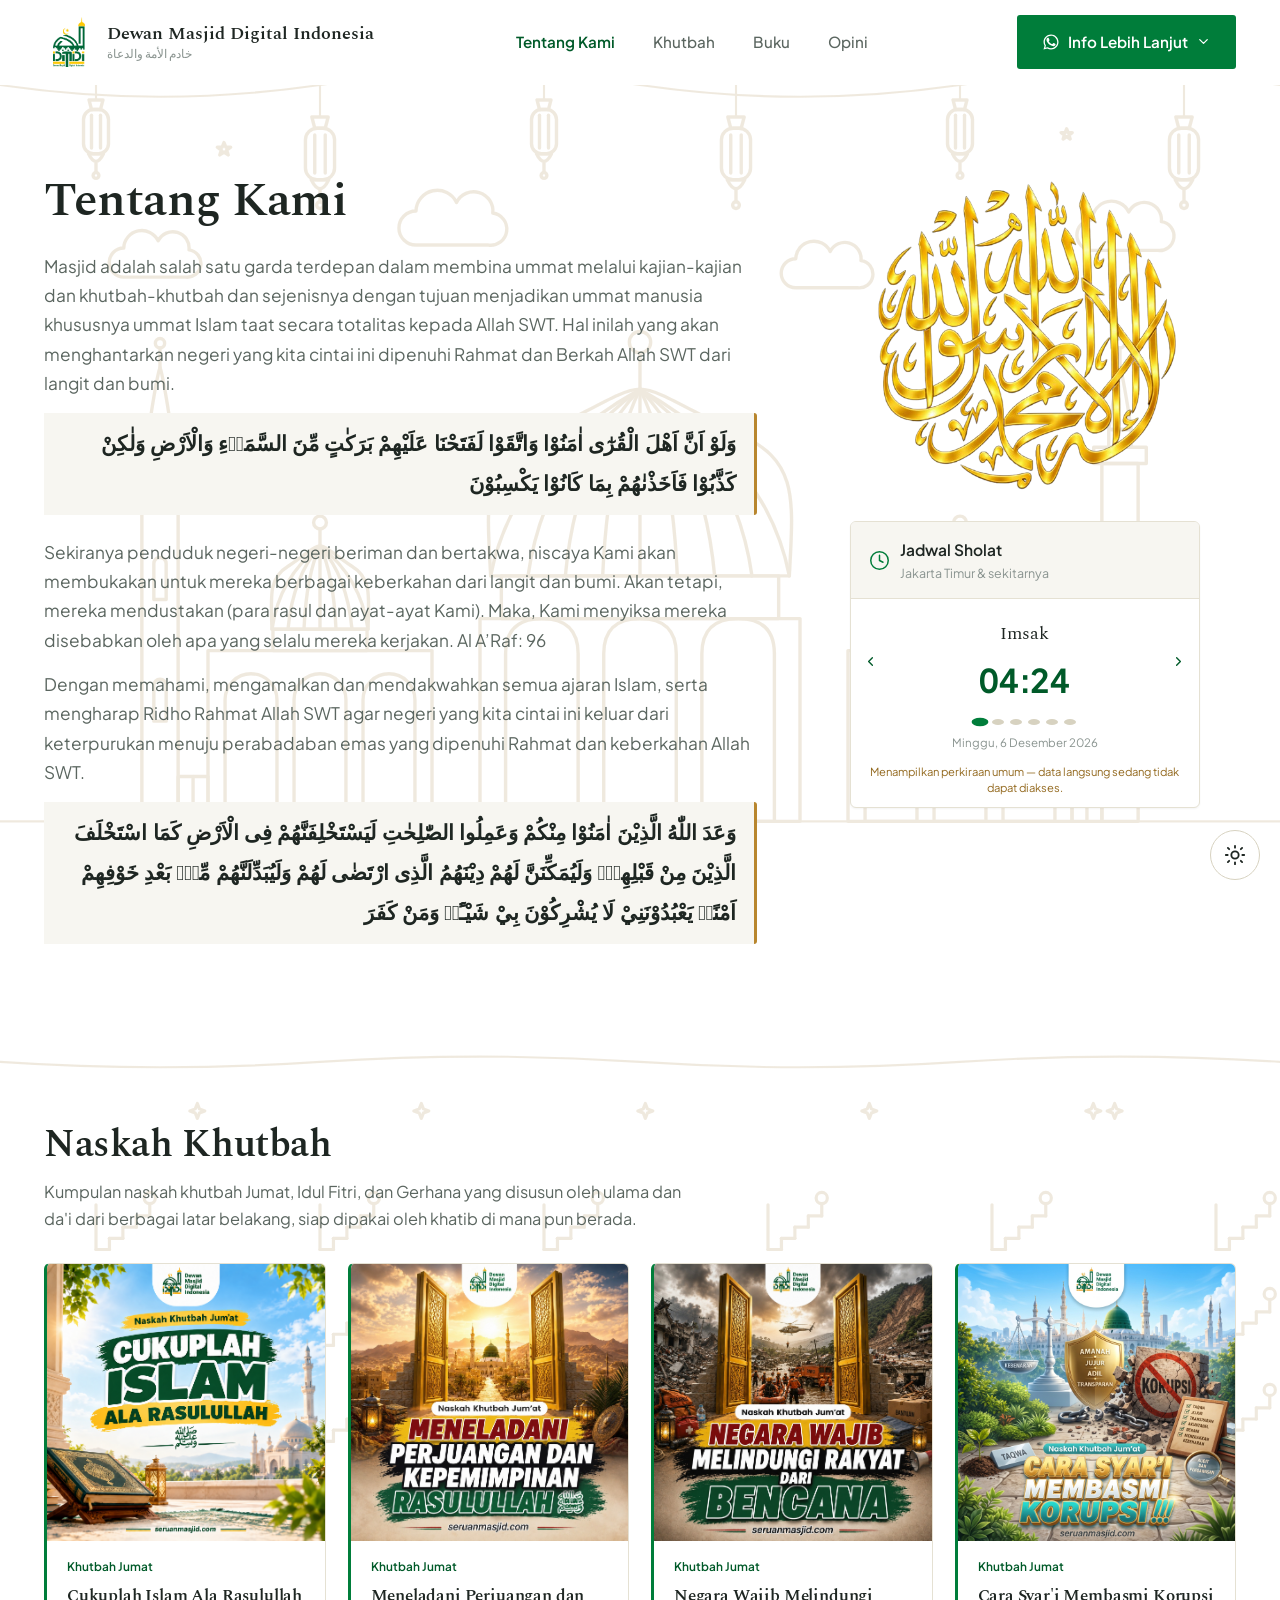
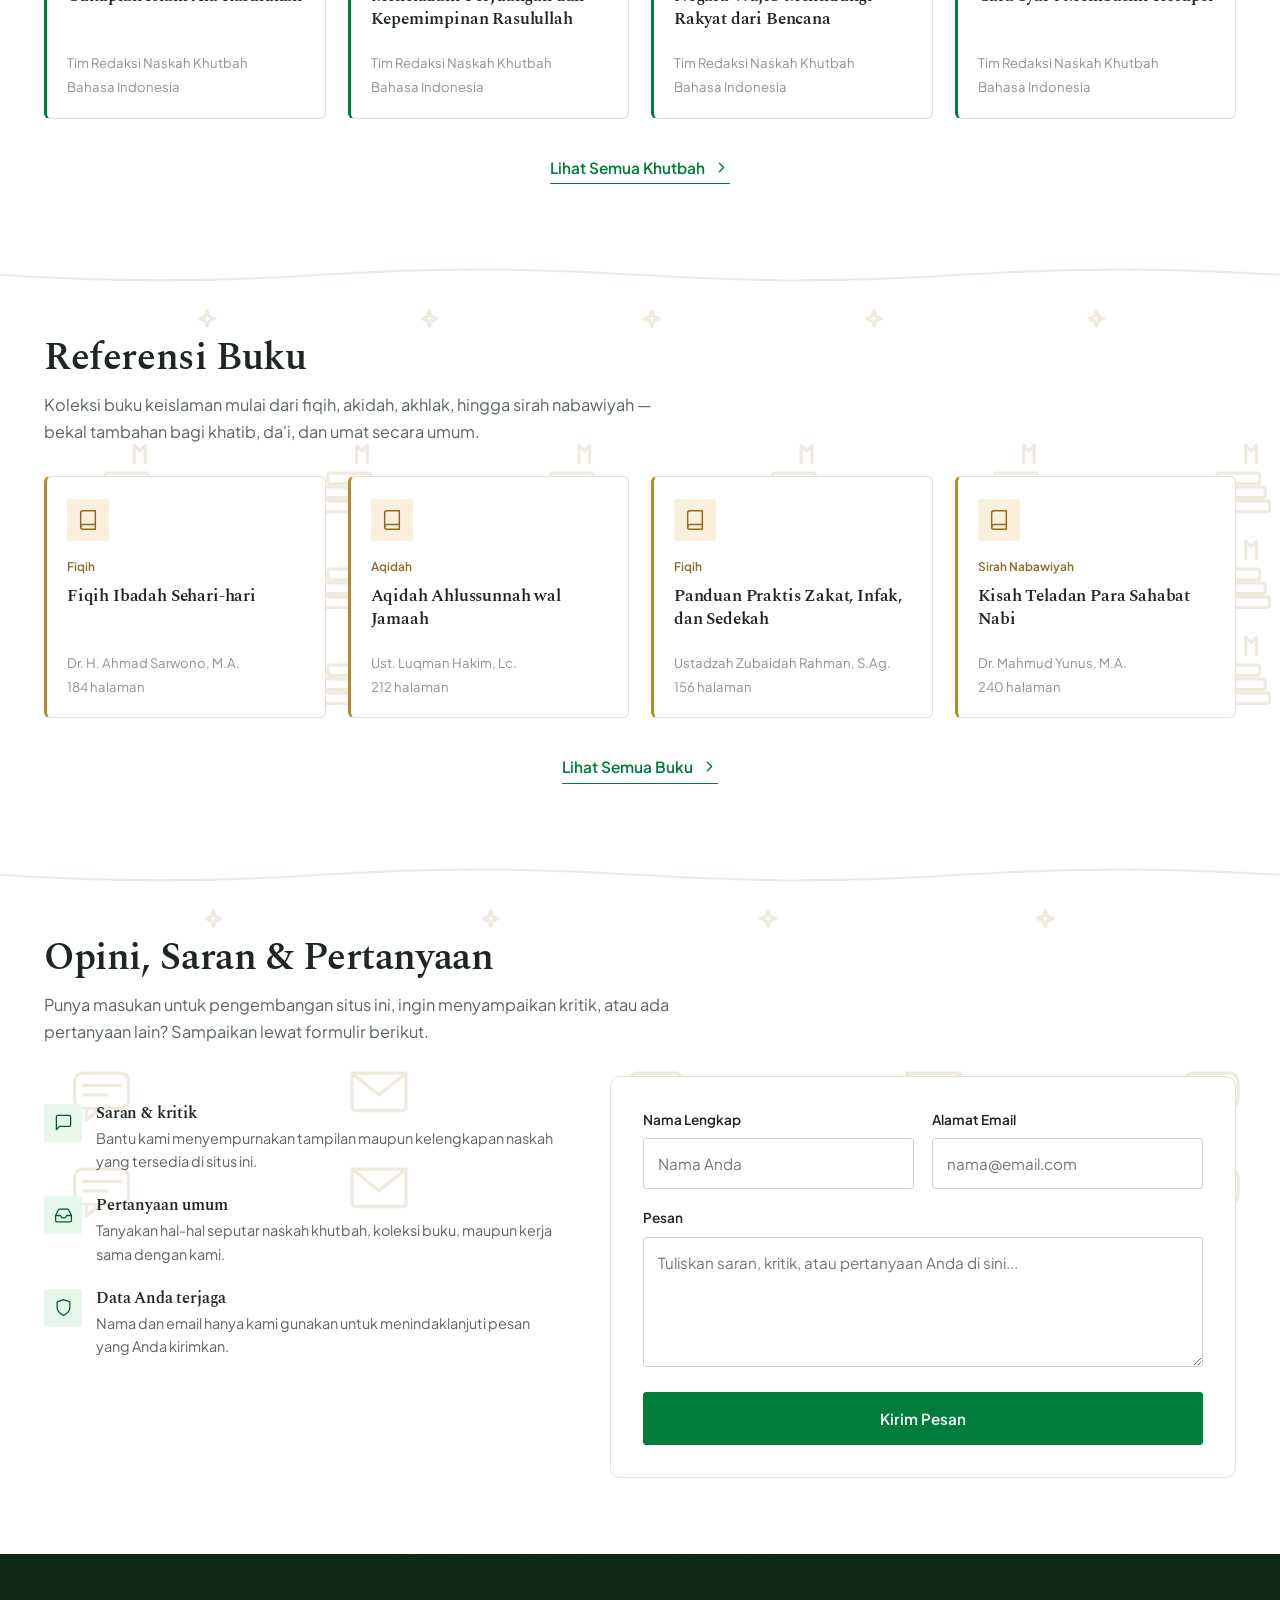
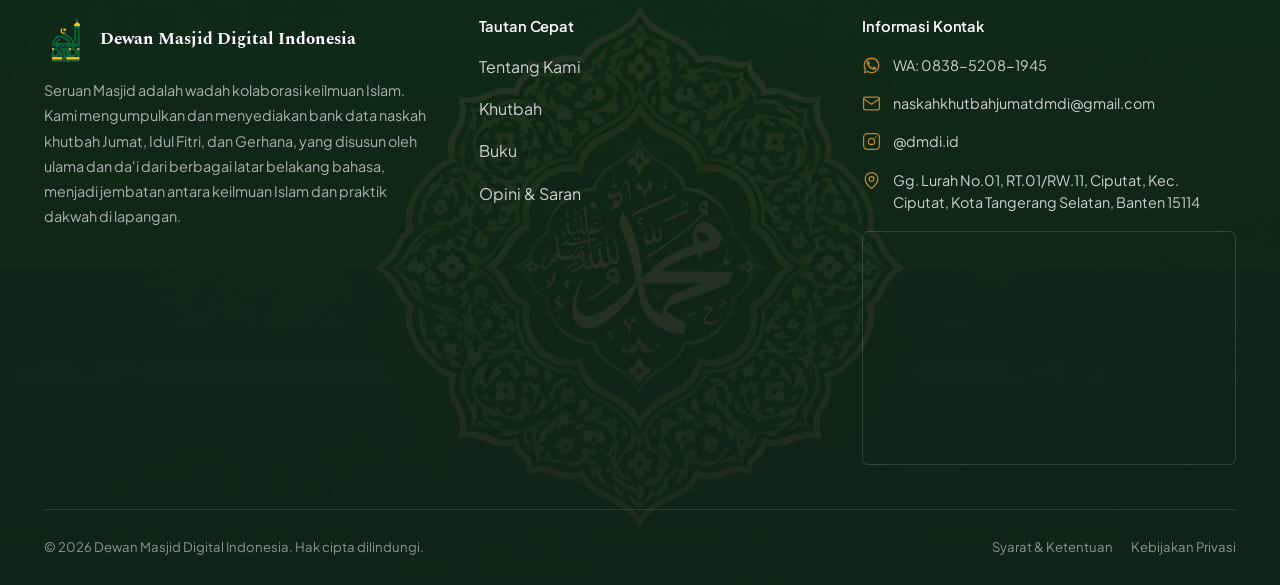
==== commit 9ea8070c: "menambahkan komentar" ====
--- a/index.html
+++ b/index.html
@@ -95,11 +95,7 @@
             </div>
 
             <!-- Widget jadwal sholat: geser otomatis tiap ±3 detik, atau geser
-               manual lewat tombol panah / titik / swipe. Lihat js/prayer.js
-               Ditaruh sebagai elemen terpisah (bukan di dalam .about-text) supaya
-               di mode desktop bisa diposisikan tepat di bawah gambar simbol
-               syahadat lewat CSS grid, tanpa mengubah urutan/posisi di mode
-               mobile & tablet (lihat aturan @media di style.css). -->
+               manual lewat tombol panah / titik / swipe. -->
             <div class="prayer-widget" id="prayerWidget">
               <div class="prayer-widget-head">
                 <svg
@@ -167,11 +163,6 @@
             <div class="about-symbol-wrap">
               <!-- ==========================================================
                  GANTI SIMBOL syahadat DI SINI
-                 1) Simpan file gambar (berwarna kuning/emas) ke folder images/
-                    dengan nama: syahadat-symbol.jpeg
-                 2) Disarankan latar transparan, rasio persegi
-                 3) Jika nama file berbeda, ubah "images/syahadat-symbol.jpeg"
-                    di bawah ini
                  Selama file belum ada, placeholder bulat akan tampil otomatis.
             ========================================================== -->
               <img
--- a/css/style.css
+++ b/css/style.css
@@ -45,8 +45,8 @@
   --ink-soft: #5B6660;
   --ink-faint: #8A9490;
 
-  --green: #17A54A;
-  --green-deep: #0E7C39;
+  --green: #007D3A;
+  --green-deep: #005A29;
   --green-tint: #E7F7EC;
 
   --gold: #B8862E;
@@ -85,17 +85,22 @@
   --motif-khutbah-preview: url("data:image/svg+xml,%3Csvg%20xmlns%3D%22http%3A%2F%2Fwww.w3.org%2F2000%2Fsvg%22%20viewBox%3D%220%200%201200%20440%22%3E%3Cg%20fill%3D%22none%22%20stroke%3D%22%23fff%22%20stroke-width%3D%223%22%20stroke-linecap%3D%22round%22%20stroke-linejoin%3D%22round%22%3E%3Cpath%20d%3D%22M0%2C14%20Q150%2C24%20300%2C14%20T600%2C14%20T900%2C14%20T1200%2C14%22%20stroke-width%3D%222%22%2F%3E%3Cg%20transform%3D%22translate%2890%2C190%29%22%3E%3Cline%20x1%3D%220.0%22%20y1%3D%22-0.0%22%20x2%3D%2212.600000000000001%22%20y2%3D%22-0.0%22%2F%3E%3Cline%20x1%3D%2212.600000000000001%22%20y1%3D%22-0.0%22%20x2%3D%2212.600000000000001%22%20y2%3D%22-10.5%22%2F%3E%3Cline%20x1%3D%2212.600000000000001%22%20y1%3D%22-10.5%22%20x2%3D%2225.200000000000003%22%20y2%3D%22-10.5%22%2F%3E%3Cline%20x1%3D%2225.200000000000003%22%20y1%3D%22-10.5%22%20x2%3D%2225.200000000000003%22%20y2%3D%22-21.0%22%2F%3E%3Cline%20x1%3D%2225.200000000000003%22%20y1%3D%22-21.0%22%20x2%3D%2237.800000000000004%22%20y2%3D%22-21.0%22%2F%3E%3Cline%20x1%3D%2237.800000000000004%22%20y1%3D%22-21.0%22%20x2%3D%2237.800000000000004%22%20y2%3D%22-31.5%22%2F%3E%3Cline%20x1%3D%2237.800000000000004%22%20y1%3D%22-31.5%22%20x2%3D%2250.400000000000006%22%20y2%3D%22-31.5%22%2F%3E%3Cline%20x1%3D%2250.400000000000006%22%20y1%3D%22-31.5%22%20x2%3D%2250.400000000000006%22%20y2%3D%22-42.0%22%2F%3E%3Cline%20x1%3D%220%22%20y1%3D%220%22%20x2%3D%220%22%20y2%3D%22-42.0%22%2F%3E%3Ccircle%20cx%3D%2250.400000000000006%22%20cy%3D%22-48.3%22%20r%3D%225.25%22%2F%3E%3C%2Fg%3E%3Cpath%20d%3D%22M185%2C53%20L186.96%2C58.04%20L192%2C60%20L186.96%2C61.96%20L185%2C67%20L183.04%2C61.96%20L178%2C60%20L183.04%2C58.04%20Z%22%2F%3E%3Cg%20transform%3D%22translate%28300%2C190%29%22%3E%3Cline%20x1%3D%220.0%22%20y1%3D%22-0.0%22%20x2%3D%2212.600000000000001%22%20y2%3D%22-0.0%22%2F%3E%3Cline%20x1%3D%2212.600000000000001%22%20y1%3D%22-0.0%22%20x2%3D%2212.600000000000001%22%20y2%3D%22-10.5%22%2F%3E%3Cline%20x1%3D%2212.600000000000001%22%20y1%3D%22-10.5%22%20x2%3D%2225.200000000000003%22%20y2%3D%22-10.5%22%2F%3E%3Cline%20x1%3D%2225.200000000000003%22%20y1%3D%22-10.5%22%20x2%3D%2225.200000000000003%22%20y2%3D%22-21.0%22%2F%3E%3Cline%20x1%3D%2225.200000000000003%22%20y1%3D%22-21.0%22%20x2%3D%2237.800000000000004%22%20y2%3D%22-21.0%22%2F%3E%3Cline%20x1%3D%2237.800000000000004%22%20y1%3D%22-21.0%22%20x2%3D%2237.800000000000004%22%20y2%3D%22-31.5%22%2F%3E%3Cline%20x1%3D%2237.800000000000004%22%20y1%3D%22-31.5%22%20x2%3D%2250.400000000000006%22%20y2%3D%22-31.5%22%2F%3E%3Cline%20x1%3D%2250.400000000000006%22%20y1%3D%22-31.5%22%20x2%3D%2250.400000000000006%22%20y2%3D%22-42.0%22%2F%3E%3Cline%20x1%3D%220%22%20y1%3D%220%22%20x2%3D%220%22%20y2%3D%22-42.0%22%2F%3E%3Ccircle%20cx%3D%2250.400000000000006%22%20cy%3D%22-48.3%22%20r%3D%225.25%22%2F%3E%3C%2Fg%3E%3Cpath%20d%3D%22M395%2C53%20L396.96%2C58.04%20L402%2C60%20L396.96%2C61.96%20L395%2C67%20L393.04%2C61.96%20L388%2C60%20L393.04%2C58.04%20Z%22%2F%3E%3Cg%20transform%3D%22translate%28510%2C190%29%22%3E%3Cline%20x1%3D%220.0%22%20y1%3D%22-0.0%22%20x2%3D%2212.600000000000001%22%20y2%3D%22-0.0%22%2F%3E%3Cline%20x1%3D%2212.600000000000001%22%20y1%3D%22-0.0%22%20x2%3D%2212.600000000000001%22%20y2%3D%22-10.5%22%2F%3E%3Cline%20x1%3D%2212.600000000000001%22%20y1%3D%22-10.5%22%20x2%3D%2225.200000000000003%22%20y2%3D%22-10.5%22%2F%3E%3Cline%20x1%3D%2225.200000000000003%22%20y1%3D%22-10.5%22%20x2%3D%2225.200000000000003%22%20y2%3D%22-21.0%22%2F%3E%3Cline%20x1%3D%2225.200000000000003%22%20y1%3D%22-21.0%22%20x2%3D%2237.800000000000004%22%20y2%3D%22-21.0%22%2F%3E%3Cline%20x1%3D%2237.800000000000004%22%20y1%3D%22-21.0%22%20x2%3D%2237.800000000000004%22%20y2%3D%22-31.5%22%2F%3E%3Cline%20x1%3D%2237.800000000000004%22%20y1%3D%22-31.5%22%20x2%3D%2250.400000000000006%22%20y2%3D%22-31.5%22%2F%3E%3Cline%20x1%3D%2250.400000000000006%22%20y1%3D%22-31.5%22%20x2%3D%2250.400000000000006%22%20y2%3D%22-42.0%22%2F%3E%3Cline%20x1%3D%220%22%20y1%3D%220%22%20x2%3D%220%22%20y2%3D%22-42.0%22%2F%3E%3Ccircle%20cx%3D%2250.400000000000006%22%20cy%3D%22-48.3%22%20r%3D%225.25%22%2F%3E%3C%2Fg%3E%3Cpath%20d%3D%22M605%2C53%20L606.96%2C58.04%20L612%2C60%20L606.96%2C61.96%20L605%2C67%20L603.04%2C61.96%20L598%2C60%20L603.04%2C58.04%20Z%22%2F%3E%3Cg%20transform%3D%22translate%28720%2C190%29%22%3E%3Cline%20x1%3D%220.0%22%20y1%3D%22-0.0%22%20x2%3D%2212.600000000000001%22%20y2%3D%22-0.0%22%2F%3E%3Cline%20x1%3D%2212.600000000000001%22%20y1%3D%22-0.0%22%20x2%3D%2212.600000000000001%22%20y2%3D%22-10.5%22%2F%3E%3Cline%20x1%3D%2212.600000000000001%22%20y1%3D%22-10.5%22%20x2%3D%2225.200000000000003%22%20y2%3D%22-10.5%22%2F%3E%3Cline%20x1%3D%2225.200000000000003%22%20y1%3D%22-10.5%22%20x2%3D%2225.200000000000003%22%20y2%3D%22-21.0%22%2F%3E%3Cline%20x1%3D%2225.200000000000003%22%20y1%3D%22-21.0%22%20x2%3D%2237.800000000000004%22%20y2%3D%22-21.0%22%2F%3E%3Cline%20x1%3D%2237.800000000000004%22%20y1%3D%22-21.0%22%20x2%3D%2237.800000000000004%22%20y2%3D%22-31.5%22%2F%3E%3Cline%20x1%3D%2237.800000000000004%22%20y1%3D%22-31.5%22%20x2%3D%2250.400000000000006%22%20y2%3D%22-31.5%22%2F%3E%3Cline%20x1%3D%2250.400000000000006%22%20y1%3D%22-31.5%22%20x2%3D%2250.400000000000006%22%20y2%3D%22-42.0%22%2F%3E%3Cline%20x1%3D%220%22%20y1%3D%220%22%20x2%3D%220%22%20y2%3D%22-42.0%22%2F%3E%3Ccircle%20cx%3D%2250.400000000000006%22%20cy%3D%22-48.3%22%20r%3D%225.25%22%2F%3E%3C%2Fg%3E%3Cpath%20d%3D%22M815%2C53%20L816.96%2C58.04%20L822%2C60%20L816.96%2C61.96%20L815%2C67%20L813.04%2C61.96%20L808%2C60%20L813.04%2C58.04%20Z%22%2F%3E%3Cg%20transform%3D%22translate%28930%2C190%29%22%3E%3Cline%20x1%3D%220.0%22%20y1%3D%22-0.0%22%20x2%3D%2212.600000000000001%22%20y2%3D%22-0.0%22%2F%3E%3Cline%20x1%3D%2212.600000000000001%22%20y1%3D%22-0.0%22%20x2%3D%2212.600000000000001%22%20y2%3D%22-10.5%22%2F%3E%3Cline%20x1%3D%2212.600000000000001%22%20y1%3D%22-10.5%22%20x2%3D%2225.200000000000003%22%20y2%3D%22-10.5%22%2F%3E%3Cline%20x1%3D%2225.200000000000003%22%20y1%3D%22-10.5%22%20x2%3D%2225.200000000000003%22%20y2%3D%22-21.0%22%2F%3E%3Cline%20x1%3D%2225.200000000000003%22%20y1%3D%22-21.0%22%20x2%3D%2237.800000000000004%22%20y2%3D%22-21.0%22%2F%3E%3Cline%20x1%3D%2237.800000000000004%22%20y1%3D%22-21.0%22%20x2%3D%2237.800000000000004%22%20y2%3D%22-31.5%22%2F%3E%3Cline%20x1%3D%2237.800000000000004%22%20y1%3D%22-31.5%22%20x2%3D%2250.400000000000006%22%20y2%3D%22-31.5%22%2F%3E%3Cline%20x1%3D%2250.400000000000006%22%20y1%3D%22-31.5%22%20x2%3D%2250.400000000000006%22%20y2%3D%22-42.0%22%2F%3E%3Cline%20x1%3D%220%22%20y1%3D%220%22%20x2%3D%220%22%20y2%3D%22-42.0%22%2F%3E%3Ccircle%20cx%3D%2250.400000000000006%22%20cy%3D%22-48.3%22%20r%3D%225.25%22%2F%3E%3C%2Fg%3E%3Cpath%20d%3D%22M1025%2C53%20L1026.96%2C58.04%20L1032%2C60%20L1026.96%2C61.96%20L1025%2C67%20L1023.04%2C61.96%20L1018%2C60%20L1023.04%2C58.04%20Z%22%2F%3E%3Cg%20transform%3D%22translate%281140%2C190%29%22%3E%3Cline%20x1%3D%220.0%22%20y1%3D%22-0.0%22%20x2%3D%2212.600000000000001%22%20y2%3D%22-0.0%22%2F%3E%3Cline%20x1%3D%2212.600000000000001%22%20y1%3D%22-0.0%22%20x2%3D%2212.600000000000001%22%20y2%3D%22-10.5%22%2F%3E%3Cline%20x1%3D%2212.600000000000001%22%20y1%3D%22-10.5%22%20x2%3D%2225.200000000000003%22%20y2%3D%22-10.5%22%2F%3E%3Cline%20x1%3D%2225.200000000000003%22%20y1%3D%22-10.5%22%20x2%3D%2225.200000000000003%22%20y2%3D%22-21.0%22%2F%3E%3Cline%20x1%3D%2225.200000000000003%22%20y1%3D%22-21.0%22%20x2%3D%2237.800000000000004%22%20y2%3D%22-21.0%22%2F%3E%3Cline%20x1%3D%2237.800000000000004%22%20y1%3D%22-21.0%22%20x2%3D%2237.800000000000004%22%20y2%3D%22-31.5%22%2F%3E%3Cline%20x1%3D%2237.800000000000004%22%20y1%3D%22-31.5%22%20x2%3D%2250.400000000000006%22%20y2%3D%22-31.5%22%2F%3E%3Cline%20x1%3D%2250.400000000000006%22%20y1%3D%22-31.5%22%20x2%3D%2250.400000000000006%22%20y2%3D%22-42.0%22%2F%3E%3Cline%20x1%3D%220%22%20y1%3D%220%22%20x2%3D%220%22%20y2%3D%22-42.0%22%2F%3E%3Ccircle%20cx%3D%2250.400000000000006%22%20cy%3D%22-48.3%22%20r%3D%225.25%22%2F%3E%3C%2Fg%3E%3Cpath%20d%3D%22M1045%2C53%20L1046.96%2C58.04%20L1052%2C60%20L1046.96%2C61.96%20L1045%2C67%20L1043.04%2C61.96%20L1038%2C60%20L1043.04%2C58.04%20Z%22%2F%3E%3Cg%20transform%3D%22translate%2890%2C280%29%22%3E%3Cline%20x1%3D%220.0%22%20y1%3D%22-0.0%22%20x2%3D%2212.600000000000001%22%20y2%3D%22-0.0%22%2F%3E%3Cline%20x1%3D%2212.600000000000001%22%20y1%3D%22-0.0%22%20x2%3D%2212.600000000000001%22%20y2%3D%22-10.5%22%2F%3E%3Cline%20x1%3D%2212.600000000000001%22%20y1%3D%22-10.5%22%20x2%3D%2225.200000000000003%22%20y2%3D%22-10.5%22%2F%3E%3Cline%20x1%3D%2225.200000000000003%22%20y1%3D%22-10.5%22%20x2%3D%2225.200000000000003%22%20y2%3D%22-21.0%22%2F%3E%3Cline%20x1%3D%2225.200000000000003%22%20y1%3D%22-21.0%22%20x2%3D%2237.800000000000004%22%20y2%3D%22-21.0%22%2F%3E%3Cline%20x1%3D%2237.800000000000004%22%20y1%3D%22-21.0%22%20x2%3D%2237.800000000000004%22%20y2%3D%22-31.5%22%2F%3E%3Cline%20x1%3D%2237.800000000000004%22%20y1%3D%22-31.5%22%20x2%3D%2250.400000000000006%22%20y2%3D%22-31.5%22%2F%3E%3Cline%20x1%3D%2250.400000000000006%22%20y1%3D%22-31.5%22%20x2%3D%2250.400000000000006%22%20y2%3D%22-42.0%22%2F%3E%3Cline%20x1%3D%220%22%20y1%3D%220%22%20x2%3D%220%22%20y2%3D%22-42.0%22%2F%3E%3Ccircle%20cx%3D%2250.400000000000006%22%20cy%3D%22-48.3%22%20r%3D%225.25%22%2F%3E%3C%2Fg%3E%3Cg%20transform%3D%22translate%28300%2C280%29%22%3E%3Cline%20x1%3D%220.0%22%20y1%3D%22-0.0%22%20x2%3D%2212.600000000000001%22%20y2%3D%22-0.0%22%2F%3E%3Cline%20x1%3D%2212.600000000000001%22%20y1%3D%22-0.0%22%20x2%3D%2212.600000000000001%22%20y2%3D%22-10.5%22%2F%3E%3Cline%20x1%3D%2212.600000000000001%22%20y1%3D%22-10.5%22%20x2%3D%2225.200000000000003%22%20y2%3D%22-10.5%22%2F%3E%3Cline%20x1%3D%2225.200000000000003%22%20y1%3D%22-10.5%22%20x2%3D%2225.200000000000003%22%20y2%3D%22-21.0%22%2F%3E%3Cline%20x1%3D%2225.200000000000003%22%20y1%3D%22-21.0%22%20x2%3D%2237.800000000000004%22%20y2%3D%22-21.0%22%2F%3E%3Cline%20x1%3D%2237.800000000000004%22%20y1%3D%22-21.0%22%20x2%3D%2237.800000000000004%22%20y2%3D%22-31.5%22%2F%3E%3Cline%20x1%3D%2237.800000000000004%22%20y1%3D%22-31.5%22%20x2%3D%2250.400000000000006%22%20y2%3D%22-31.5%22%2F%3E%3Cline%20x1%3D%2250.400000000000006%22%20y1%3D%22-31.5%22%20x2%3D%2250.400000000000006%22%20y2%3D%22-42.0%22%2F%3E%3Cline%20x1%3D%220%22%20y1%3D%220%22%20x2%3D%220%22%20y2%3D%22-42.0%22%2F%3E%3Ccircle%20cx%3D%2250.400000000000006%22%20cy%3D%22-48.3%22%20r%3D%225.25%22%2F%3E%3C%2Fg%3E%3Cg%20transform%3D%22translate%28510%2C280%29%22%3E%3Cline%20x1%3D%220.0%22%20y1%3D%22-0.0%22%20x2%3D%2212.600000000000001%22%20y2%3D%22-0.0%22%2F%3E%3Cline%20x1%3D%2212.600000000000001%22%20y1%3D%22-0.0%22%20x2%3D%2212.600000000000001%22%20y2%3D%22-10.5%22%2F%3E%3Cline%20x1%3D%2212.600000000000001%22%20y1%3D%22-10.5%22%20x2%3D%2225.200000000000003%22%20y2%3D%22-10.5%22%2F%3E%3Cline%20x1%3D%2225.200000000000003%22%20y1%3D%22-10.5%22%20x2%3D%2225.200000000000003%22%20y2%3D%22-21.0%22%2F%3E%3Cline%20x1%3D%2225.200000000000003%22%20y1%3D%22-21.0%22%20x2%3D%2237.800000000000004%22%20y2%3D%22-21.0%22%2F%3E%3Cline%20x1%3D%2237.800000000000004%22%20y1%3D%22-21.0%22%20x2%3D%2237.800000000000004%22%20y2%3D%22-31.5%22%2F%3E%3Cline%20x1%3D%2237.800000000000004%22%20y1%3D%22-31.5%22%20x2%3D%2250.400000000000006%22%20y2%3D%22-31.5%22%2F%3E%3Cline%20x1%3D%2250.400000000000006%22%20y1%3D%22-31.5%22%20x2%3D%2250.400000000000006%22%20y2%3D%22-42.0%22%2F%3E%3Cline%20x1%3D%220%22%20y1%3D%220%22%20x2%3D%220%22%20y2%3D%22-42.0%22%2F%3E%3Ccircle%20cx%3D%2250.400000000000006%22%20cy%3D%22-48.3%22%20r%3D%225.25%22%2F%3E%3C%2Fg%3E%3Cg%20transform%3D%22translate%28720%2C280%29%22%3E%3Cline%20x1%3D%220.0%22%20y1%3D%22-0.0%22%20x2%3D%2212.600000000000001%22%20y2%3D%22-0.0%22%2F%3E%3Cline%20x1%3D%2212.600000000000001%22%20y1%3D%22-0.0%22%20x2%3D%2212.600000000000001%22%20y2%3D%22-10.5%22%2F%3E%3Cline%20x1%3D%2212.600000000000001%22%20y1%3D%22-10.5%22%20x2%3D%2225.200000000000003%22%20y2%3D%22-10.5%22%2F%3E%3Cline%20x1%3D%2225.200000000000003%22%20y1%3D%22-10.5%22%20x2%3D%2225.200000000000003%22%20y2%3D%22-21.0%22%2F%3E%3Cline%20x1%3D%2225.200000000000003%22%20y1%3D%22-21.0%22%20x2%3D%2237.800000000000004%22%20y2%3D%22-21.0%22%2F%3E%3Cline%20x1%3D%2237.800000000000004%22%20y1%3D%22-21.0%22%20x2%3D%2237.800000000000004%22%20y2%3D%22-31.5%22%2F%3E%3Cline%20x1%3D%2237.800000000000004%22%20y1%3D%22-31.5%22%20x2%3D%2250.400000000000006%22%20y2%3D%22-31.5%22%2F%3E%3Cline%20x1%3D%2250.400000000000006%22%20y1%3D%22-31.5%22%20x2%3D%2250.400000000000006%22%20y2%3D%22-42.0%22%2F%3E%3Cline%20x1%3D%220%22%20y1%3D%220%22%20x2%3D%220%22%20y2%3D%22-42.0%22%2F%3E%3Ccircle%20cx%3D%2250.400000000000006%22%20cy%3D%22-48.3%22%20r%3D%225.25%22%2F%3E%3C%2Fg%3E%3Cg%20transform%3D%22translate%28930%2C280%29%22%3E%3Cline%20x1%3D%220.0%22%20y1%3D%22-0.0%22%20x2%3D%2212.600000000000001%22%20y2%3D%22-0.0%22%2F%3E%3Cline%20x1%3D%2212.600000000000001%22%20y1%3D%22-0.0%22%20x2%3D%2212.600000000000001%22%20y2%3D%22-10.5%22%2F%3E%3Cline%20x1%3D%2212.600000000000001%22%20y1%3D%22-10.5%22%20x2%3D%2225.200000000000003%22%20y2%3D%22-10.5%22%2F%3E%3Cline%20x1%3D%2225.200000000000003%22%20y1%3D%22-10.5%22%20x2%3D%2225.200000000000003%22%20y2%3D%22-21.0%22%2F%3E%3Cline%20x1%3D%2225.200000000000003%22%20y1%3D%22-21.0%22%20x2%3D%2237.800000000000004%22%20y2%3D%22-21.0%22%2F%3E%3Cline%20x1%3D%2237.800000000000004%22%20y1%3D%22-21.0%22%20x2%3D%2237.800000000000004%22%20y2%3D%22-31.5%22%2F%3E%3Cline%20x1%3D%2237.800000000000004%22%20y1%3D%22-31.5%22%20x2%3D%2250.400000000000006%22%20y2%3D%22-31.5%22%2F%3E%3Cline%20x1%3D%2250.400000000000006%22%20y1%3D%22-31.5%22%20x2%3D%2250.400000000000006%22%20y2%3D%22-42.0%22%2F%3E%3Cline%20x1%3D%220%22%20y1%3D%220%22%20x2%3D%220%22%20y2%3D%22-42.0%22%2F%3E%3Ccircle%20cx%3D%2250.400000000000006%22%20cy%3D%22-48.3%22%20r%3D%225.25%22%2F%3E%3C%2Fg%3E%3Cg%20transform%3D%22translate%281140%2C280%29%22%3E%3Cline%20x1%3D%220.0%22%20y1%3D%22-0.0%22%20x2%3D%2212.600000000000001%22%20y2%3D%22-0.0%22%2F%3E%3Cline%20x1%3D%2212.600000000000001%22%20y1%3D%22-0.0%22%20x2%3D%2212.600000000000001%22%20y2%3D%22-10.5%22%2F%3E%3Cline%20x1%3D%2212.600000000000001%22%20y1%3D%22-10.5%22%20x2%3D%2225.200000000000003%22%20y2%3D%22-10.5%22%2F%3E%3Cline%20x1%3D%2225.200000000000003%22%20y1%3D%22-10.5%22%20x2%3D%2225.200000000000003%22%20y2%3D%22-21.0%22%2F%3E%3Cline%20x1%3D%2225.200000000000003%22%20y1%3D%22-21.0%22%20x2%3D%2237.800000000000004%22%20y2%3D%22-21.0%22%2F%3E%3Cline%20x1%3D%2237.800000000000004%22%20y1%3D%22-21.0%22%20x2%3D%2237.800000000000004%22%20y2%3D%22-31.5%22%2F%3E%3Cline%20x1%3D%2237.800000000000004%22%20y1%3D%22-31.5%22%20x2%3D%2250.400000000000006%22%20y2%3D%22-31.5%22%2F%3E%3Cline%20x1%3D%2250.400000000000006%22%20y1%3D%22-31.5%22%20x2%3D%2250.400000000000006%22%20y2%3D%22-42.0%22%2F%3E%3Cline%20x1%3D%220%22%20y1%3D%220%22%20x2%3D%220%22%20y2%3D%22-42.0%22%2F%3E%3Ccircle%20cx%3D%2250.400000000000006%22%20cy%3D%22-48.3%22%20r%3D%225.25%22%2F%3E%3C%2Fg%3E%3Cg%20transform%3D%22translate%2890%2C370%29%22%3E%3Cline%20x1%3D%220.0%22%20y1%3D%22-0.0%22%20x2%3D%2212.600000000000001%22%20y2%3D%22-0.0%22%2F%3E%3Cline%20x1%3D%2212.600000000000001%22%20y1%3D%22-0.0%22%20x2%3D%2212.600000000000001%22%20y2%3D%22-10.5%22%2F%3E%3Cline%20x1%3D%2212.600000000000001%22%20y1%3D%22-10.5%22%20x2%3D%2225.200000000000003%22%20y2%3D%22-10.5%22%2F%3E%3Cline%20x1%3D%2225.200000000000003%22%20y1%3D%22-10.5%22%20x2%3D%2225.200000000000003%22%20y2%3D%22-21.0%22%2F%3E%3Cline%20x1%3D%2225.200000000000003%22%20y1%3D%22-21.0%22%20x2%3D%2237.800000000000004%22%20y2%3D%22-21.0%22%2F%3E%3Cline%20x1%3D%2237.800000000000004%22%20y1%3D%22-21.0%22%20x2%3D%2237.800000000000004%22%20y2%3D%22-31.5%22%2F%3E%3Cline%20x1%3D%2237.800000000000004%22%20y1%3D%22-31.5%22%20x2%3D%2250.400000000000006%22%20y2%3D%22-31.5%22%2F%3E%3Cline%20x1%3D%2250.400000000000006%22%20y1%3D%22-31.5%22%20x2%3D%2250.400000000000006%22%20y2%3D%22-42.0%22%2F%3E%3Cline%20x1%3D%220%22%20y1%3D%220%22%20x2%3D%220%22%20y2%3D%22-42.0%22%2F%3E%3Ccircle%20cx%3D%2250.400000000000006%22%20cy%3D%22-48.3%22%20r%3D%225.25%22%2F%3E%3C%2Fg%3E%3Cg%20transform%3D%22translate%28300%2C370%29%22%3E%3Cline%20x1%3D%220.0%22%20y1%3D%22-0.0%22%20x2%3D%2212.600000000000001%22%20y2%3D%22-0.0%22%2F%3E%3Cline%20x1%3D%2212.600000000000001%22%20y1%3D%22-0.0%22%20x2%3D%2212.600000000000001%22%20y2%3D%22-10.5%22%2F%3E%3Cline%20x1%3D%2212.600000000000001%22%20y1%3D%22-10.5%22%20x2%3D%2225.200000000000003%22%20y2%3D%22-10.5%22%2F%3E%3Cline%20x1%3D%2225.200000000000003%22%20y1%3D%22-10.5%22%20x2%3D%2225.200000000000003%22%20y2%3D%22-21.0%22%2F%3E%3Cline%20x1%3D%2225.200000000000003%22%20y1%3D%22-21.0%22%20x2%3D%2237.800000000000004%22%20y2%3D%22-21.0%22%2F%3E%3Cline%20x1%3D%2237.800000000000004%22%20y1%3D%22-21.0%22%20x2%3D%2237.800000000000004%22%20y2%3D%22-31.5%22%2F%3E%3Cline%20x1%3D%2237.800000000000004%22%20y1%3D%22-31.5%22%20x2%3D%2250.400000000000006%22%20y2%3D%22-31.5%22%2F%3E%3Cline%20x1%3D%2250.400000000000006%22%20y1%3D%22-31.5%22%20x2%3D%2250.400000000000006%22%20y2%3D%22-42.0%22%2F%3E%3Cline%20x1%3D%220%22%20y1%3D%220%22%20x2%3D%220%22%20y2%3D%22-42.0%22%2F%3E%3Ccircle%20cx%3D%2250.400000000000006%22%20cy%3D%22-48.3%22%20r%3D%225.25%22%2F%3E%3C%2Fg%3E%3Cg%20transform%3D%22translate%28510%2C370%29%22%3E%3Cline%20x1%3D%220.0%22%20y1%3D%22-0.0%22%20x2%3D%2212.600000000000001%22%20y2%3D%22-0.0%22%2F%3E%3Cline%20x1%3D%2212.600000000000001%22%20y1%3D%22-0.0%22%20x2%3D%2212.600000000000001%22%20y2%3D%22-10.5%22%2F%3E%3Cline%20x1%3D%2212.600000000000001%22%20y1%3D%22-10.5%22%20x2%3D%2225.200000000000003%22%20y2%3D%22-10.5%22%2F%3E%3Cline%20x1%3D%2225.200000000000003%22%20y1%3D%22-10.5%22%20x2%3D%2225.200000000000003%22%20y2%3D%22-21.0%22%2F%3E%3Cline%20x1%3D%2225.200000000000003%22%20y1%3D%22-21.0%22%20x2%3D%2237.800000000000004%22%20y2%3D%22-21.0%22%2F%3E%3Cline%20x1%3D%2237.800000000000004%22%20y1%3D%22-21.0%22%20x2%3D%2237.800000000000004%22%20y2%3D%22-31.5%22%2F%3E%3Cline%20x1%3D%2237.800000000000004%22%20y1%3D%22-31.5%22%20x2%3D%2250.400000000000006%22%20y2%3D%22-31.5%22%2F%3E%3Cline%20x1%3D%2250.400000000000006%22%20y1%3D%22-31.5%22%20x2%3D%2250.400000000000006%22%20y2%3D%22-42.0%22%2F%3E%3Cline%20x1%3D%220%22%20y1%3D%220%22%20x2%3D%220%22%20y2%3D%22-42.0%22%2F%3E%3Ccircle%20cx%3D%2250.400000000000006%22%20cy%3D%22-48.3%22%20r%3D%225.25%22%2F%3E%3C%2Fg%3E%3Cg%20transform%3D%22translate%28720%2C370%29%22%3E%3Cline%20x1%3D%220.0%22%20y1%3D%22-0.0%22%20x2%3D%2212.600000000000001%22%20y2%3D%22-0.0%22%2F%3E%3Cline%20x1%3D%2212.600000000000001%22%20y1%3D%22-0.0%22%20x2%3D%2212.600000000000001%22%20y2%3D%22-10.5%22%2F%3E%3Cline%20x1%3D%2212.600000000000001%22%20y1%3D%22-10.5%22%20x2%3D%2225.200000000000003%22%20y2%3D%22-10.5%22%2F%3E%3Cline%20x1%3D%2225.200000000000003%22%20y1%3D%22-10.5%22%20x2%3D%2225.200000000000003%22%20y2%3D%22-21.0%22%2F%3E%3Cline%20x1%3D%2225.200000000000003%22%20y1%3D%22-21.0%22%20x2%3D%2237.800000000000004%22%20y2%3D%22-21.0%22%2F%3E%3Cline%20x1%3D%2237.800000000000004%22%20y1%3D%22-21.0%22%20x2%3D%2237.800000000000004%22%20y2%3D%22-31.5%22%2F%3E%3Cline%20x1%3D%2237.800000000000004%22%20y1%3D%22-31.5%22%20x2%3D%2250.400000000000006%22%20y2%3D%22-31.5%22%2F%3E%3Cline%20x1%3D%2250.400000000000006%22%20y1%3D%22-31.5%22%20x2%3D%2250.400000000000006%22%20y2%3D%22-42.0%22%2F%3E%3Cline%20x1%3D%220%22%20y1%3D%220%22%20x2%3D%220%22%20y2%3D%22-42.0%22%2F%3E%3Ccircle%20cx%3D%2250.400000000000006%22%20cy%3D%22-48.3%22%20r%3D%225.25%22%2F%3E%3C%2Fg%3E%3Cg%20transform%3D%22translate%28930%2C370%29%22%3E%3Cline%20x1%3D%220.0%22%20y1%3D%22-0.0%22%20x2%3D%2212.600000000000001%22%20y2%3D%22-0.0%22%2F%3E%3Cline%20x1%3D%2212.600000000000001%22%20y1%3D%22-0.0%22%20x2%3D%2212.600000000000001%22%20y2%3D%22-10.5%22%2F%3E%3Cline%20x1%3D%2212.600000000000001%22%20y1%3D%22-10.5%22%20x2%3D%2225.200000000000003%22%20y2%3D%22-10.5%22%2F%3E%3Cline%20x1%3D%2225.200000000000003%22%20y1%3D%22-10.5%22%20x2%3D%2225.200000000000003%22%20y2%3D%22-21.0%22%2F%3E%3Cline%20x1%3D%2225.200000000000003%22%20y1%3D%22-21.0%22%20x2%3D%2237.800000000000004%22%20y2%3D%22-21.0%22%2F%3E%3Cline%20x1%3D%2237.800000000000004%22%20y1%3D%22-21.0%22%20x2%3D%2237.800000000000004%22%20y2%3D%22-31.5%22%2F%3E%3Cline%20x1%3D%2237.800000000000004%22%20y1%3D%22-31.5%22%20x2%3D%2250.400000000000006%22%20y2%3D%22-31.5%22%2F%3E%3Cline%20x1%3D%2250.400000000000006%22%20y1%3D%22-31.5%22%20x2%3D%2250.400000000000006%22%20y2%3D%22-42.0%22%2F%3E%3Cline%20x1%3D%220%22%20y1%3D%220%22%20x2%3D%220%22%20y2%3D%22-42.0%22%2F%3E%3Ccircle%20cx%3D%2250.400000000000006%22%20cy%3D%22-48.3%22%20r%3D%225.25%22%2F%3E%3C%2Fg%3E%3Cg%20transform%3D%22translate%281140%2C370%29%22%3E%3Cline%20x1%3D%220.0%22%20y1%3D%22-0.0%22%20x2%3D%2212.600000000000001%22%20y2%3D%22-0.0%22%2F%3E%3Cline%20x1%3D%2212.600000000000001%22%20y1%3D%22-0.0%22%20x2%3D%2212.600000000000001%22%20y2%3D%22-10.5%22%2F%3E%3Cline%20x1%3D%2212.600000000000001%22%20y1%3D%22-10.5%22%20x2%3D%2225.200000000000003%22%20y2%3D%22-10.5%22%2F%3E%3Cline%20x1%3D%2225.200000000000003%22%20y1%3D%22-10.5%22%20x2%3D%2225.200000000000003%22%20y2%3D%22-21.0%22%2F%3E%3Cline%20x1%3D%2225.200000000000003%22%20y1%3D%22-21.0%22%20x2%3D%2237.800000000000004%22%20y2%3D%22-21.0%22%2F%3E%3Cline%20x1%3D%2237.800000000000004%22%20y1%3D%22-21.0%22%20x2%3D%2237.800000000000004%22%20y2%3D%22-31.5%22%2F%3E%3Cline%20x1%3D%2237.800000000000004%22%20y1%3D%22-31.5%22%20x2%3D%2250.400000000000006%22%20y2%3D%22-31.5%22%2F%3E%3Cline%20x1%3D%2250.400000000000006%22%20y1%3D%22-31.5%22%20x2%3D%2250.400000000000006%22%20y2%3D%22-42.0%22%2F%3E%3Cline%20x1%3D%220%22%20y1%3D%220%22%20x2%3D%220%22%20y2%3D%22-42.0%22%2F%3E%3Ccircle%20cx%3D%2250.400000000000006%22%20cy%3D%22-48.3%22%20r%3D%225.25%22%2F%3E%3C%2Fg%3E%3C%2Fg%3E%3C%2Fsvg%3E");
   --motif-khutbah-list: url("data:image/svg+xml,%3Csvg%20xmlns%3D%22http%3A%2F%2Fwww.w3.org%2F2000%2Fsvg%22%20viewBox%3D%220%200%201200%20440%22%3E%3Cg%20fill%3D%22none%22%20stroke%3D%22%23fff%22%20stroke-width%3D%223%22%20stroke-linecap%3D%22round%22%20stroke-linejoin%3D%22round%22%3E%3Cpath%20d%3D%22M0%2C14%20Q150%2C24%20300%2C14%20T600%2C14%20T900%2C14%20T1200%2C14%22%20stroke-width%3D%222%22%2F%3E%3Cg%20transform%3D%22translate%2870%2C210%29%22%3E%3Cpath%20d%3D%22M0%2C0%20Q17.25%2C-8.601999999999999%2034.5%2C0%20Q51.75%2C-8.601999999999999%2069.0%2C0%20L69.0%2C28.151999999999994%20Q51.75%2C19.549999999999997%2034.5%2C28.151999999999994%20Q17.25%2C19.549999999999997%200%2C28.151999999999994%20Z%22%2F%3E%3Cline%20x1%3D%2234.5%22%20y1%3D%220%22%20x2%3D%2234.5%22%20y2%3D%2228.151999999999994%22%2F%3E%3Cpath%20d%3D%22M8.28%2C6.255999999999999%20h19.32%22%2F%3E%3Cpath%20d%3D%22M8.28%2C11.729999999999999%20h19.32%22%2F%3E%3Cpath%20d%3D%22M41.4%2C6.255999999999999%20h19.32%22%2F%3E%3Cpath%20d%3D%22M41.4%2C11.729999999999999%20h19.32%22%2F%3E%3C%2Fg%3E%3Cpath%20d%3D%22M185.2%2C42%20a13%2C13%200%201%200%200%2C26%20a9.36%2C9.36%200%201%201%200%2C-26Z%22%2F%3E%3Cg%20transform%3D%22translate%28320%2C210%29%22%3E%3Cpath%20d%3D%22M0%2C0%20Q17.25%2C-8.601999999999999%2034.5%2C0%20Q51.75%2C-8.601999999999999%2069.0%2C0%20L69.0%2C28.151999999999994%20Q51.75%2C19.549999999999997%2034.5%2C28.151999999999994%20Q17.25%2C19.549999999999997%200%2C28.151999999999994%20Z%22%2F%3E%3Cline%20x1%3D%2234.5%22%20y1%3D%220%22%20x2%3D%2234.5%22%20y2%3D%2228.151999999999994%22%2F%3E%3Cpath%20d%3D%22M8.28%2C6.255999999999999%20h19.32%22%2F%3E%3Cpath%20d%3D%22M8.28%2C11.729999999999999%20h19.32%22%2F%3E%3Cpath%20d%3D%22M41.4%2C6.255999999999999%20h19.32%22%2F%3E%3Cpath%20d%3D%22M41.4%2C11.729999999999999%20h19.32%22%2F%3E%3C%2Fg%3E%3Cpath%20d%3D%22M435.2%2C42%20a13%2C13%200%201%200%200%2C26%20a9.36%2C9.36%200%201%201%200%2C-26Z%22%2F%3E%3Cg%20transform%3D%22translate%28570%2C210%29%22%3E%3Cpath%20d%3D%22M0%2C0%20Q17.25%2C-8.601999999999999%2034.5%2C0%20Q51.75%2C-8.601999999999999%2069.0%2C0%20L69.0%2C28.151999999999994%20Q51.75%2C19.549999999999997%2034.5%2C28.151999999999994%20Q17.25%2C19.549999999999997%200%2C28.151999999999994%20Z%22%2F%3E%3Cline%20x1%3D%2234.5%22%20y1%3D%220%22%20x2%3D%2234.5%22%20y2%3D%2228.151999999999994%22%2F%3E%3Cpath%20d%3D%22M8.28%2C6.255999999999999%20h19.32%22%2F%3E%3Cpath%20d%3D%22M8.28%2C11.729999999999999%20h19.32%22%2F%3E%3Cpath%20d%3D%22M41.4%2C6.255999999999999%20h19.32%22%2F%3E%3Cpath%20d%3D%22M41.4%2C11.729999999999999%20h19.32%22%2F%3E%3C%2Fg%3E%3Cpath%20d%3D%22M685.2%2C42%20a13%2C13%200%201%200%200%2C26%20a9.36%2C9.36%200%201%201%200%2C-26Z%22%2F%3E%3Cg%20transform%3D%22translate%28820%2C210%29%22%3E%3Cpath%20d%3D%22M0%2C0%20Q17.25%2C-8.601999999999999%2034.5%2C0%20Q51.75%2C-8.601999999999999%2069.0%2C0%20L69.0%2C28.151999999999994%20Q51.75%2C19.549999999999997%2034.5%2C28.151999999999994%20Q17.25%2C19.549999999999997%200%2C28.151999999999994%20Z%22%2F%3E%3Cline%20x1%3D%2234.5%22%20y1%3D%220%22%20x2%3D%2234.5%22%20y2%3D%2228.151999999999994%22%2F%3E%3Cpath%20d%3D%22M8.28%2C6.255999999999999%20h19.32%22%2F%3E%3Cpath%20d%3D%22M8.28%2C11.729999999999999%20h19.32%22%2F%3E%3Cpath%20d%3D%22M41.4%2C6.255999999999999%20h19.32%22%2F%3E%3Cpath%20d%3D%22M41.4%2C11.729999999999999%20h19.32%22%2F%3E%3C%2Fg%3E%3Cpath%20d%3D%22M935.2%2C42%20a13%2C13%200%201%200%200%2C26%20a9.36%2C9.36%200%201%201%200%2C-26Z%22%2F%3E%3Cg%20transform%3D%22translate%281070%2C210%29%22%3E%3Cpath%20d%3D%22M0%2C0%20Q17.25%2C-8.601999999999999%2034.5%2C0%20Q51.75%2C-8.601999999999999%2069.0%2C0%20L69.0%2C28.151999999999994%20Q51.75%2C19.549999999999997%2034.5%2C28.151999999999994%20Q17.25%2C19.549999999999997%200%2C28.151999999999994%20Z%22%2F%3E%3Cline%20x1%3D%2234.5%22%20y1%3D%220%22%20x2%3D%2234.5%22%20y2%3D%2228.151999999999994%22%2F%3E%3Cpath%20d%3D%22M8.28%2C6.255999999999999%20h19.32%22%2F%3E%3Cpath%20d%3D%22M8.28%2C11.729999999999999%20h19.32%22%2F%3E%3Cpath%20d%3D%22M41.4%2C6.255999999999999%20h19.32%22%2F%3E%3Cpath%20d%3D%22M41.4%2C11.729999999999999%20h19.32%22%2F%3E%3C%2Fg%3E%3Cpath%20d%3D%22M1185.2%2C42%20a13%2C13%200%201%200%200%2C26%20a9.36%2C9.36%200%201%201%200%2C-26Z%22%2F%3E%3Cg%20transform%3D%22translate%2870%2C300%29%22%3E%3Cpath%20d%3D%22M0%2C0%20Q17.25%2C-8.601999999999999%2034.5%2C0%20Q51.75%2C-8.601999999999999%2069.0%2C0%20L69.0%2C28.151999999999994%20Q51.75%2C19.549999999999997%2034.5%2C28.151999999999994%20Q17.25%2C19.549999999999997%200%2C28.151999999999994%20Z%22%2F%3E%3Cline%20x1%3D%2234.5%22%20y1%3D%220%22%20x2%3D%2234.5%22%20y2%3D%2228.151999999999994%22%2F%3E%3Cpath%20d%3D%22M8.28%2C6.255999999999999%20h19.32%22%2F%3E%3Cpath%20d%3D%22M8.28%2C11.729999999999999%20h19.32%22%2F%3E%3Cpath%20d%3D%22M41.4%2C6.255999999999999%20h19.32%22%2F%3E%3Cpath%20d%3D%22M41.4%2C11.729999999999999%20h19.32%22%2F%3E%3C%2Fg%3E%3Cg%20transform%3D%22translate%28320%2C300%29%22%3E%3Cpath%20d%3D%22M0%2C0%20Q17.25%2C-8.601999999999999%2034.5%2C0%20Q51.75%2C-8.601999999999999%2069.0%2C0%20L69.0%2C28.151999999999994%20Q51.75%2C19.549999999999997%2034.5%2C28.151999999999994%20Q17.25%2C19.549999999999997%200%2C28.151999999999994%20Z%22%2F%3E%3Cline%20x1%3D%2234.5%22%20y1%3D%220%22%20x2%3D%2234.5%22%20y2%3D%2228.151999999999994%22%2F%3E%3Cpath%20d%3D%22M8.28%2C6.255999999999999%20h19.32%22%2F%3E%3Cpath%20d%3D%22M8.28%2C11.729999999999999%20h19.32%22%2F%3E%3Cpath%20d%3D%22M41.4%2C6.255999999999999%20h19.32%22%2F%3E%3Cpath%20d%3D%22M41.4%2C11.729999999999999%20h19.32%22%2F%3E%3C%2Fg%3E%3Cg%20transform%3D%22translate%28570%2C300%29%22%3E%3Cpath%20d%3D%22M0%2C0%20Q17.25%2C-8.601999999999999%2034.5%2C0%20Q51.75%2C-8.601999999999999%2069.0%2C0%20L69.0%2C28.151999999999994%20Q51.75%2C19.549999999999997%2034.5%2C28.151999999999994%20Q17.25%2C19.549999999999997%200%2C28.151999999999994%20Z%22%2F%3E%3Cline%20x1%3D%2234.5%22%20y1%3D%220%22%20x2%3D%2234.5%22%20y2%3D%2228.151999999999994%22%2F%3E%3Cpath%20d%3D%22M8.28%2C6.255999999999999%20h19.32%22%2F%3E%3Cpath%20d%3D%22M8.28%2C11.729999999999999%20h19.32%22%2F%3E%3Cpath%20d%3D%22M41.4%2C6.255999999999999%20h19.32%22%2F%3E%3Cpath%20d%3D%22M41.4%2C11.729999999999999%20h19.32%22%2F%3E%3C%2Fg%3E%3Cg%20transform%3D%22translate%28820%2C300%29%22%3E%3Cpath%20d%3D%22M0%2C0%20Q17.25%2C-8.601999999999999%2034.5%2C0%20Q51.75%2C-8.601999999999999%2069.0%2C0%20L69.0%2C28.151999999999994%20Q51.75%2C19.549999999999997%2034.5%2C28.151999999999994%20Q17.25%2C19.549999999999997%200%2C28.151999999999994%20Z%22%2F%3E%3Cline%20x1%3D%2234.5%22%20y1%3D%220%22%20x2%3D%2234.5%22%20y2%3D%2228.151999999999994%22%2F%3E%3Cpath%20d%3D%22M8.28%2C6.255999999999999%20h19.32%22%2F%3E%3Cpath%20d%3D%22M8.28%2C11.729999999999999%20h19.32%22%2F%3E%3Cpath%20d%3D%22M41.4%2C6.255999999999999%20h19.32%22%2F%3E%3Cpath%20d%3D%22M41.4%2C11.729999999999999%20h19.32%22%2F%3E%3C%2Fg%3E%3Cg%20transform%3D%22translate%281070%2C300%29%22%3E%3Cpath%20d%3D%22M0%2C0%20Q17.25%2C-8.601999999999999%2034.5%2C0%20Q51.75%2C-8.601999999999999%2069.0%2C0%20L69.0%2C28.151999999999994%20Q51.75%2C19.549999999999997%2034.5%2C28.151999999999994%20Q17.25%2C19.549999999999997%200%2C28.151999999999994%20Z%22%2F%3E%3Cline%20x1%3D%2234.5%22%20y1%3D%220%22%20x2%3D%2234.5%22%20y2%3D%2228.151999999999994%22%2F%3E%3Cpath%20d%3D%22M8.28%2C6.255999999999999%20h19.32%22%2F%3E%3Cpath%20d%3D%22M8.28%2C11.729999999999999%20h19.32%22%2F%3E%3Cpath%20d%3D%22M41.4%2C6.255999999999999%20h19.32%22%2F%3E%3Cpath%20d%3D%22M41.4%2C11.729999999999999%20h19.32%22%2F%3E%3C%2Fg%3E%3Cg%20transform%3D%22translate%2870%2C390%29%22%3E%3Cpath%20d%3D%22M0%2C0%20Q17.25%2C-8.601999999999999%2034.5%2C0%20Q51.75%2C-8.601999999999999%2069.0%2C0%20L69.0%2C28.151999999999994%20Q51.75%2C19.549999999999997%2034.5%2C28.151999999999994%20Q17.25%2C19.549999999999997%200%2C28.151999999999994%20Z%22%2F%3E%3Cline%20x1%3D%2234.5%22%20y1%3D%220%22%20x2%3D%2234.5%22%20y2%3D%2228.151999999999994%22%2F%3E%3Cpath%20d%3D%22M8.28%2C6.255999999999999%20h19.32%22%2F%3E%3Cpath%20d%3D%22M8.28%2C11.729999999999999%20h19.32%22%2F%3E%3Cpath%20d%3D%22M41.4%2C6.255999999999999%20h19.32%22%2F%3E%3Cpath%20d%3D%22M41.4%2C11.729999999999999%20h19.32%22%2F%3E%3C%2Fg%3E%3Cg%20transform%3D%22translate%28320%2C390%29%22%3E%3Cpath%20d%3D%22M0%2C0%20Q17.25%2C-8.601999999999999%2034.5%2C0%20Q51.75%2C-8.601999999999999%2069.0%2C0%20L69.0%2C28.151999999999994%20Q51.75%2C19.549999999999997%2034.5%2C28.151999999999994%20Q17.25%2C19.549999999999997%200%2C28.151999999999994%20Z%22%2F%3E%3Cline%20x1%3D%2234.5%22%20y1%3D%220%22%20x2%3D%2234.5%22%20y2%3D%2228.151999999999994%22%2F%3E%3Cpath%20d%3D%22M8.28%2C6.255999999999999%20h19.32%22%2F%3E%3Cpath%20d%3D%22M8.28%2C11.729999999999999%20h19.32%22%2F%3E%3Cpath%20d%3D%22M41.4%2C6.255999999999999%20h19.32%22%2F%3E%3Cpath%20d%3D%22M41.4%2C11.729999999999999%20h19.32%22%2F%3E%3C%2Fg%3E%3Cg%20transform%3D%22translate%28570%2C390%29%22%3E%3Cpath%20d%3D%22M0%2C0%20Q17.25%2C-8.601999999999999%2034.5%2C0%20Q51.75%2C-8.601999999999999%2069.0%2C0%20L69.0%2C28.151999999999994%20Q51.75%2C19.549999999999997%2034.5%2C28.151999999999994%20Q17.25%2C19.549999999999997%200%2C28.151999999999994%20Z%22%2F%3E%3Cline%20x1%3D%2234.5%22%20y1%3D%220%22%20x2%3D%2234.5%22%20y2%3D%2228.151999999999994%22%2F%3E%3Cpath%20d%3D%22M8.28%2C6.255999999999999%20h19.32%22%2F%3E%3Cpath%20d%3D%22M8.28%2C11.729999999999999%20h19.32%22%2F%3E%3Cpath%20d%3D%22M41.4%2C6.255999999999999%20h19.32%22%2F%3E%3Cpath%20d%3D%22M41.4%2C11.729999999999999%20h19.32%22%2F%3E%3C%2Fg%3E%3Cg%20transform%3D%22translate%28820%2C390%29%22%3E%3Cpath%20d%3D%22M0%2C0%20Q17.25%2C-8.601999999999999%2034.5%2C0%20Q51.75%2C-8.601999999999999%2069.0%2C0%20L69.0%2C28.151999999999994%20Q51.75%2C19.549999999999997%2034.5%2C28.151999999999994%20Q17.25%2C19.549999999999997%200%2C28.151999999999994%20Z%22%2F%3E%3Cline%20x1%3D%2234.5%22%20y1%3D%220%22%20x2%3D%2234.5%22%20y2%3D%2228.151999999999994%22%2F%3E%3Cpath%20d%3D%22M8.28%2C6.255999999999999%20h19.32%22%2F%3E%3Cpath%20d%3D%22M8.28%2C11.729999999999999%20h19.32%22%2F%3E%3Cpath%20d%3D%22M41.4%2C6.255999999999999%20h19.32%22%2F%3E%3Cpath%20d%3D%22M41.4%2C11.729999999999999%20h19.32%22%2F%3E%3C%2Fg%3E%3Cg%20transform%3D%22translate%281070%2C390%29%22%3E%3Cpath%20d%3D%22M0%2C0%20Q17.25%2C-8.601999999999999%2034.5%2C0%20Q51.75%2C-8.601999999999999%2069.0%2C0%20L69.0%2C28.151999999999994%20Q51.75%2C19.549999999999997%2034.5%2C28.151999999999994%20Q17.25%2C19.549999999999997%200%2C28.151999999999994%20Z%22%2F%3E%3Cline%20x1%3D%2234.5%22%20y1%3D%220%22%20x2%3D%2234.5%22%20y2%3D%2228.151999999999994%22%2F%3E%3Cpath%20d%3D%22M8.28%2C6.255999999999999%20h19.32%22%2F%3E%3Cpath%20d%3D%22M8.28%2C11.729999999999999%20h19.32%22%2F%3E%3Cpath%20d%3D%22M41.4%2C6.255999999999999%20h19.32%22%2F%3E%3Cpath%20d%3D%22M41.4%2C11.729999999999999%20h19.32%22%2F%3E%3C%2Fg%3E%3C%2Fg%3E%3C%2Fsvg%3E");
   --motif-khutbah-detail: url("data:image/svg+xml,%3Csvg%20xmlns%3D%22http%3A%2F%2Fwww.w3.org%2F2000%2Fsvg%22%20viewBox%3D%220%200%201200%20260%22%3E%3Cg%20fill%3D%22none%22%20stroke%3D%22%23fff%22%20stroke-width%3D%223%22%20stroke-linecap%3D%22round%22%20stroke-linejoin%3D%22round%22%3E%3Cpath%20d%3D%22M0%2C12%20Q150%2C22%20300%2C12%20T600%2C12%20T900%2C12%20T1200%2C12%22%20stroke-width%3D%222%22%2F%3E%3Cg%20transform%3D%22translate%2860%2C230%29%22%3E%3Cpath%20d%3D%22M0%2C0%20V-30.0%20Q0%2C-60.0%2020.0%2C-60.0%20Q40.0%2C-60.0%2040.0%2C-30.0%20V0%22%2F%3E%3Cpath%20d%3D%22M6.4%2C0%20V-25.2%20Q6.4%2C-46.800000000000004%2020.0%2C-46.800000000000004%20Q33.6%2C-46.800000000000004%2033.6%2C-25.2%20V0%22%2F%3E%3Cline%20x1%3D%220%22%20y1%3D%220%22%20x2%3D%2240.0%22%20y2%3D%220%22%2F%3E%3C%2Fg%3E%3Cpath%20d%3D%22M160%2C44%20L161.68%2C48.32%20L166%2C50%20L161.68%2C51.68%20L160%2C56%20L158.32%2C51.68%20L154%2C50%20L158.32%2C48.32%20Z%22%2F%3E%3Cg%20transform%3D%22translate%28260%2C230%29%22%3E%3Cpath%20d%3D%22M0%2C0%20V-30.0%20Q0%2C-60.0%2020.0%2C-60.0%20Q40.0%2C-60.0%2040.0%2C-30.0%20V0%22%2F%3E%3Cpath%20d%3D%22M6.4%2C0%20V-25.2%20Q6.4%2C-46.800000000000004%2020.0%2C-46.800000000000004%20Q33.6%2C-46.800000000000004%2033.6%2C-25.2%20V0%22%2F%3E%3Cline%20x1%3D%220%22%20y1%3D%220%22%20x2%3D%2240.0%22%20y2%3D%220%22%2F%3E%3C%2Fg%3E%3Cpath%20d%3D%22M360%2C44%20L361.68%2C48.32%20L366%2C50%20L361.68%2C51.68%20L360%2C56%20L358.32%2C51.68%20L354%2C50%20L358.32%2C48.32%20Z%22%2F%3E%3Cg%20transform%3D%22translate%28460%2C230%29%22%3E%3Cpath%20d%3D%22M0%2C0%20V-30.0%20Q0%2C-60.0%2020.0%2C-60.0%20Q40.0%2C-60.0%2040.0%2C-30.0%20V0%22%2F%3E%3Cpath%20d%3D%22M6.4%2C0%20V-25.2%20Q6.4%2C-46.800000000000004%2020.0%2C-46.800000000000004%20Q33.6%2C-46.800000000000004%2033.6%2C-25.2%20V0%22%2F%3E%3Cline%20x1%3D%220%22%20y1%3D%220%22%20x2%3D%2240.0%22%20y2%3D%220%22%2F%3E%3C%2Fg%3E%3Cpath%20d%3D%22M560%2C44%20L561.68%2C48.32%20L566%2C50%20L561.68%2C51.68%20L560%2C56%20L558.32%2C51.68%20L554%2C50%20L558.32%2C48.32%20Z%22%2F%3E%3Cg%20transform%3D%22translate%28660%2C230%29%22%3E%3Cpath%20d%3D%22M0%2C0%20V-30.0%20Q0%2C-60.0%2020.0%2C-60.0%20Q40.0%2C-60.0%2040.0%2C-30.0%20V0%22%2F%3E%3Cpath%20d%3D%22M6.4%2C0%20V-25.2%20Q6.4%2C-46.800000000000004%2020.0%2C-46.800000000000004%20Q33.6%2C-46.800000000000004%2033.6%2C-25.2%20V0%22%2F%3E%3Cline%20x1%3D%220%22%20y1%3D%220%22%20x2%3D%2240.0%22%20y2%3D%220%22%2F%3E%3C%2Fg%3E%3Cpath%20d%3D%22M760%2C44%20L761.68%2C48.32%20L766%2C50%20L761.68%2C51.68%20L760%2C56%20L758.32%2C51.68%20L754%2C50%20L758.32%2C48.32%20Z%22%2F%3E%3Cg%20transform%3D%22translate%28860%2C230%29%22%3E%3Cpath%20d%3D%22M0%2C0%20V-30.0%20Q0%2C-60.0%2020.0%2C-60.0%20Q40.0%2C-60.0%2040.0%2C-30.0%20V0%22%2F%3E%3Cpath%20d%3D%22M6.4%2C0%20V-25.2%20Q6.4%2C-46.800000000000004%2020.0%2C-46.800000000000004%20Q33.6%2C-46.800000000000004%2033.6%2C-25.2%20V0%22%2F%3E%3Cline%20x1%3D%220%22%20y1%3D%220%22%20x2%3D%2240.0%22%20y2%3D%220%22%2F%3E%3C%2Fg%3E%3Cpath%20d%3D%22M960%2C44%20L961.68%2C48.32%20L966%2C50%20L961.68%2C51.68%20L960%2C56%20L958.32%2C51.68%20L954%2C50%20L958.32%2C48.32%20Z%22%2F%3E%3Cg%20transform%3D%22translate%281060%2C230%29%22%3E%3Cpath%20d%3D%22M0%2C0%20V-30.0%20Q0%2C-60.0%2020.0%2C-60.0%20Q40.0%2C-60.0%2040.0%2C-30.0%20V0%22%2F%3E%3Cpath%20d%3D%22M6.4%2C0%20V-25.2%20Q6.4%2C-46.800000000000004%2020.0%2C-46.800000000000004%20Q33.6%2C-46.800000000000004%2033.6%2C-25.2%20V0%22%2F%3E%3Cline%20x1%3D%220%22%20y1%3D%220%22%20x2%3D%2240.0%22%20y2%3D%220%22%2F%3E%3C%2Fg%3E%3C%2Fg%3E%3C%2Fsvg%3E");
-  --motif-buku-preview: url("data:image/svg+xml,%3Csvg%20xmlns%3D%22http%3A%2F%2Fwww.w3.org%2F2000%2Fsvg%22%20viewBox%3D%220%200%201200%20440%22%3E%3Cg%20fill%3D%22none%22%20stroke%3D%22%23fff%22%20stroke-width%3D%223%22%20stroke-linecap%3D%22round%22%20stroke-linejoin%3D%22round%22%3E%3Cpath%20d%3D%22M0%2C14%20Q150%2C24%20300%2C14%20T600%2C14%20T900%2C14%20T1200%2C14%22%20stroke-width%3D%222%22%2F%3E%3Cg%20transform%3D%22translate%2890%2C200%29%22%3E%3Crect%20x%3D%229.0%22%20y%3D%220%22%20width%3D%2240.0%22%20height%3D%2210.0%22%20rx%3D%222%22%2F%3E%3Crect%20x%3D%224.0%22%20y%3D%2213.0%22%20width%3D%2250.0%22%20height%3D%2210.0%22%20rx%3D%222%22%2F%3E%3Crect%20x%3D%220%22%20y%3D%2226.0%22%20width%3D%2258.0%22%20height%3D%2210.0%22%20rx%3D%222%22%2F%3E%3Cpath%20d%3D%22M35.96%2C-10.0%20v-16.0%20l5.0%2C5.0%20l5.0%2C-5.0%20v16.0%22%2F%3E%3C%2Fg%3E%3Cpath%20d%3D%22M205%2C48%20L206.96%2C53.04%20L212%2C55%20L206.96%2C56.96%20L205%2C62%20L203.04%2C56.96%20L198%2C55%20L203.04%2C53.04%20Z%22%2F%3E%3Cg%20transform%3D%22translate%28320%2C200%29%22%3E%3Crect%20x%3D%229.0%22%20y%3D%220%22%20width%3D%2240.0%22%20height%3D%2210.0%22%20rx%3D%222%22%2F%3E%3Crect%20x%3D%224.0%22%20y%3D%2213.0%22%20width%3D%2250.0%22%20height%3D%2210.0%22%20rx%3D%222%22%2F%3E%3Crect%20x%3D%220%22%20y%3D%2226.0%22%20width%3D%2258.0%22%20height%3D%2210.0%22%20rx%3D%222%22%2F%3E%3Cpath%20d%3D%22M35.96%2C-10.0%20v-16.0%20l5.0%2C5.0%20l5.0%2C-5.0%20v16.0%22%2F%3E%3C%2Fg%3E%3Cpath%20d%3D%22M435%2C48%20L436.96%2C53.04%20L442%2C55%20L436.96%2C56.96%20L435%2C62%20L433.04%2C56.96%20L428%2C55%20L433.04%2C53.04%20Z%22%2F%3E%3Cg%20transform%3D%22translate%28550%2C200%29%22%3E%3Crect%20x%3D%229.0%22%20y%3D%220%22%20width%3D%2240.0%22%20height%3D%2210.0%22%20rx%3D%222%22%2F%3E%3Crect%20x%3D%224.0%22%20y%3D%2213.0%22%20width%3D%2250.0%22%20height%3D%2210.0%22%20rx%3D%222%22%2F%3E%3Crect%20x%3D%220%22%20y%3D%2226.0%22%20width%3D%2258.0%22%20height%3D%2210.0%22%20rx%3D%222%22%2F%3E%3Cpath%20d%3D%22M35.96%2C-10.0%20v-16.0%20l5.0%2C5.0%20l5.0%2C-5.0%20v16.0%22%2F%3E%3C%2Fg%3E%3Cpath%20d%3D%22M665%2C48%20L666.96%2C53.04%20L672%2C55%20L666.96%2C56.96%20L665%2C62%20L663.04%2C56.96%20L658%2C55%20L663.04%2C53.04%20Z%22%2F%3E%3Cg%20transform%3D%22translate%28780%2C200%29%22%3E%3Crect%20x%3D%229.0%22%20y%3D%220%22%20width%3D%2240.0%22%20height%3D%2210.0%22%20rx%3D%222%22%2F%3E%3Crect%20x%3D%224.0%22%20y%3D%2213.0%22%20width%3D%2250.0%22%20height%3D%2210.0%22%20rx%3D%222%22%2F%3E%3Crect%20x%3D%220%22%20y%3D%2226.0%22%20width%3D%2258.0%22%20height%3D%2210.0%22%20rx%3D%222%22%2F%3E%3Cpath%20d%3D%22M35.96%2C-10.0%20v-16.0%20l5.0%2C5.0%20l5.0%2C-5.0%20v16.0%22%2F%3E%3C%2Fg%3E%3Cpath%20d%3D%22M895%2C48%20L896.96%2C53.04%20L902%2C55%20L896.96%2C56.96%20L895%2C62%20L893.04%2C56.96%20L888%2C55%20L893.04%2C53.04%20Z%22%2F%3E%3Cg%20transform%3D%22translate%281010%2C200%29%22%3E%3Crect%20x%3D%229.0%22%20y%3D%220%22%20width%3D%2240.0%22%20height%3D%2210.0%22%20rx%3D%222%22%2F%3E%3Crect%20x%3D%224.0%22%20y%3D%2213.0%22%20width%3D%2250.0%22%20height%3D%2210.0%22%20rx%3D%222%22%2F%3E%3Crect%20x%3D%220%22%20y%3D%2226.0%22%20width%3D%2258.0%22%20height%3D%2210.0%22%20rx%3D%222%22%2F%3E%3Cpath%20d%3D%22M35.96%2C-10.0%20v-16.0%20l5.0%2C5.0%20l5.0%2C-5.0%20v16.0%22%2F%3E%3C%2Fg%3E%3Cpath%20d%3D%22M895%2C48%20L896.96%2C53.04%20L902%2C55%20L896.96%2C56.96%20L895%2C62%20L893.04%2C56.96%20L888%2C55%20L893.04%2C53.04%20Z%22%2F%3E%3Cg%20transform%3D%22translate%2890%2C290%29%22%3E%3Crect%20x%3D%229.0%22%20y%3D%220%22%20width%3D%2240.0%22%20height%3D%2210.0%22%20rx%3D%222%22%2F%3E%3Crect%20x%3D%224.0%22%20y%3D%2213.0%22%20width%3D%2250.0%22%20height%3D%2210.0%22%20rx%3D%222%22%2F%3E%3Crect%20x%3D%220%22%20y%3D%2226.0%22%20width%3D%2258.0%22%20height%3D%2210.0%22%20rx%3D%222%22%2F%3E%3Cpath%20d%3D%22M35.96%2C-10.0%20v-16.0%20l5.0%2C5.0%20l5.0%2C-5.0%20v16.0%22%2F%3E%3C%2Fg%3E%3Cg%20transform%3D%22translate%28320%2C290%29%22%3E%3Crect%20x%3D%229.0%22%20y%3D%220%22%20width%3D%2240.0%22%20height%3D%2210.0%22%20rx%3D%222%22%2F%3E%3Crect%20x%3D%224.0%22%20y%3D%2213.0%22%20width%3D%2250.0%22%20height%3D%2210.0%22%20rx%3D%222%22%2F%3E%3Crect%20x%3D%220%22%20y%3D%2226.0%22%20width%3D%2258.0%22%20height%3D%2210.0%22%20rx%3D%222%22%2F%3E%3Cpath%20d%3D%22M35.96%2C-10.0%20v-16.0%20l5.0%2C5.0%20l5.0%2C-5.0%20v16.0%22%2F%3E%3C%2Fg%3E%3Cg%20transform%3D%22translate%28550%2C290%29%22%3E%3Crect%20x%3D%229.0%22%20y%3D%220%22%20width%3D%2240.0%22%20height%3D%2210.0%22%20rx%3D%222%22%2F%3E%3Crect%20x%3D%224.0%22%20y%3D%2213.0%22%20width%3D%2250.0%22%20height%3D%2210.0%22%20rx%3D%222%22%2F%3E%3Crect%20x%3D%220%22%20y%3D%2226.0%22%20width%3D%2258.0%22%20height%3D%2210.0%22%20rx%3D%222%22%2F%3E%3Cpath%20d%3D%22M35.96%2C-10.0%20v-16.0%20l5.0%2C5.0%20l5.0%2C-5.0%20v16.0%22%2F%3E%3C%2Fg%3E%3Cg%20transform%3D%22translate%28780%2C290%29%22%3E%3Crect%20x%3D%229.0%22%20y%3D%220%22%20width%3D%2240.0%22%20height%3D%2210.0%22%20rx%3D%222%22%2F%3E%3Crect%20x%3D%224.0%22%20y%3D%2213.0%22%20width%3D%2250.0%22%20height%3D%2210.0%22%20rx%3D%222%22%2F%3E%3Crect%20x%3D%220%22%20y%3D%2226.0%22%20width%3D%2258.0%22%20height%3D%2210.0%22%20rx%3D%222%22%2F%3E%3Cpath%20d%3D%22M35.96%2C-10.0%20v-16.0%20l5.0%2C5.0%20l5.0%2C-5.0%20v16.0%22%2F%3E%3C%2Fg%3E%3Cg%20transform%3D%22translate%281010%2C290%29%22%3E%3Crect%20x%3D%229.0%22%20y%3D%220%22%20width%3D%2240.0%22%20height%3D%2210.0%22%20rx%3D%222%22%2F%3E%3Crect%20x%3D%224.0%22%20y%3D%2213.0%22%20width%3D%2250.0%22%20height%3D%2210.0%22%20rx%3D%222%22%2F%3E%3Crect%20x%3D%220%22%20y%3D%2226.0%22%20width%3D%2258.0%22%20height%3D%2210.0%22%20rx%3D%222%22%2F%3E%3Cpath%20d%3D%22M35.96%2C-10.0%20v-16.0%20l5.0%2C5.0%20l5.0%2C-5.0%20v16.0%22%2F%3E%3C%2Fg%3E%3Cg%20transform%3D%22translate%2890%2C380%29%22%3E%3Crect%20x%3D%229.0%22%20y%3D%220%22%20width%3D%2240.0%22%20height%3D%2210.0%22%20rx%3D%222%22%2F%3E%3Crect%20x%3D%224.0%22%20y%3D%2213.0%22%20width%3D%2250.0%22%20height%3D%2210.0%22%20rx%3D%222%22%2F%3E%3Crect%20x%3D%220%22%20y%3D%2226.0%22%20width%3D%2258.0%22%20height%3D%2210.0%22%20rx%3D%222%22%2F%3E%3Cpath%20d%3D%22M35.96%2C-10.0%20v-16.0%20l5.0%2C5.0%20l5.0%2C-5.0%20v16.0%22%2F%3E%3C%2Fg%3E%3Cg%20transform%3D%22translate%28320%2C380%29%22%3E%3Crect%20x%3D%229.0%22%20y%3D%220%22%20width%3D%2240.0%22%20height%3D%2210.0%22%20rx%3D%222%22%2F%3E%3Crect%20x%3D%224.0%22%20y%3D%2213.0%22%20width%3D%2250.0%22%20height%3D%2210.0%22%20rx%3D%222%22%2F%3E%3Crect%20x%3D%220%22%20y%3D%2226.0%22%20width%3D%2258.0%22%20height%3D%2210.0%22%20rx%3D%222%22%2F%3E%3Cpath%20d%3D%22M35.96%2C-10.0%20v-16.0%20l5.0%2C5.0%20l5.0%2C-5.0%20v16.0%22%2F%3E%3C%2Fg%3E%3Cg%20transform%3D%22translate%28550%2C380%29%22%3E%3Crect%20x%3D%229.0%22%20y%3D%220%22%20width%3D%2240.0%22%20height%3D%2210.0%22%20rx%3D%222%22%2F%3E%3Crect%20x%3D%224.0%22%20y%3D%2213.0%22%20width%3D%2250.0%22%20height%3D%2210.0%22%20rx%3D%222%22%2F%3E%3Crect%20x%3D%220%22%20y%3D%2226.0%22%20width%3D%2258.0%22%20height%3D%2210.0%22%20rx%3D%222%22%2F%3E%3Cpath%20d%3D%22M35.96%2C-10.0%20v-16.0%20l5.0%2C5.0%20l5.0%2C-5.0%20v16.0%22%2F%3E%3C%2Fg%3E%3Cg%20transform%3D%22translate%28780%2C380%29%22%3E%3Crect%20x%3D%229.0%22%20y%3D%220%22%20width%3D%2240.0%22%20height%3D%2210.0%22%20rx%3D%222%22%2F%3E%3Crect%20x%3D%224.0%22%20y%3D%2213.0%22%20width%3D%2250.0%22%20height%3D%2210.0%22%20rx%3D%222%22%2F%3E%3Crect%20x%3D%220%22%20y%3D%2226.0%22%20width%3D%2258.0%22%20height%3D%2210.0%22%20rx%3D%222%22%2F%3E%3Cpath%20d%3D%22M35.96%2C-10.0%20v-16.0%20l5.0%2C5.0%20l5.0%2C-5.0%20v16.0%22%2F%3E%3C%2Fg%3E%3Cg%20transform%3D%22translate%281010%2C380%29%22%3E%3Crect%20x%3D%229.0%22%20y%3D%220%22%20width%3D%2240.0%22%20height%3D%2210.0%22%20rx%3D%222%22%2F%3E%3Crect%20x%3D%224.0%22%20y%3D%2213.0%22%20width%3D%2250.0%22%20height%3D%2210.0%22%20rx%3D%222%22%2F%3E%3Crect%20x%3D%220%22%20y%3D%2226.0%22%20width%3D%2258.0%22%20height%3D%2210.0%22%20rx%3D%222%22%2F%3E%3Cpath%20d%3D%22M35.96%2C-10.0%20v-16.0%20l5.0%2C5.0%20l5.0%2C-5.0%20v16.0%22%2F%3E%3C%2Fg%3E%3C%2Fg%3E%3C%2Fsvg%3E");
+  --motif-buku-preview: url("data:image/svg+xml,%3Csvg%20xmlns%3D%22http%3A%2F%2Fwww.w3.org%2F2000%2Fsvg%22%20viewBox%3D%220%200%201200%20440%22%3E%3Cg%20fill%3D%22none%22%20stroke%3D%22%23fff%22%20stroke-width%3D%223%22%20stroke-linecap%3D%22round%22%20stroke-linejoin%3D%22round%22%3E%3Cpath%20d%3D%22M0%2C14%20Q150%2C24%20300%2C14%20T600%2C14%20T900%2C14%20T1200%2C14%22%20stroke-width%3D%222%22%2F%3E%3Cg%20transform%3D%22translate%2890%2C200%29%22%3E%3Crect%20x%3D%229.0%22%20y%3D%220%22%20width%3D%2240.0%22%20height%3D%2210.0%22%20rx%3D%222%22%2F%3E%3Crect%20x%3D%224.0%22%20y%3D%2213.0%22%20width%3D%2250.0%22%20height%3D%2210.0%22%20rx%3D%222%22%2F%3E%3Crect%20x%3D%220%22%20y%3D%2226.0%22%20width%3D%2258.0%22%20height%3D%2210.0%22%20rx%3D%222%22%2F%3E%3Cpath%20d%3D%22M35.96%2C-10.0%20v-16.0%20l5.0%2C5.0%20l5.0%2C-5.0%20v16.0%22%2F%3E%3C%2Fg%3E%3Cpath%20d%3D%22M194.2%2C48%20L196.16%2C53.04%20L201.2%2C55%20L196.16%2C56.96%20L194.2%2C62%20L192.24%2C56.96%20L187.2%2C55%20L192.24%2C53.04%20Z%22%2F%3E%3Cg%20transform%3D%22translate%28298.4%2C200%29%22%3E%3Crect%20x%3D%229.0%22%20y%3D%220%22%20width%3D%2240.0%22%20height%3D%2210.0%22%20rx%3D%222%22%2F%3E%3Crect%20x%3D%224.0%22%20y%3D%2213.0%22%20width%3D%2250.0%22%20height%3D%2210.0%22%20rx%3D%222%22%2F%3E%3Crect%20x%3D%220%22%20y%3D%2226.0%22%20width%3D%2258.0%22%20height%3D%2210.0%22%20rx%3D%222%22%2F%3E%3Cpath%20d%3D%22M35.96%2C-10.0%20v-16.0%20l5.0%2C5.0%20l5.0%2C-5.0%20v16.0%22%2F%3E%3C%2Fg%3E%3Cpath%20d%3D%22M402.6%2C48%20L404.56%2C53.04%20L409.6%2C55%20L404.56%2C56.96%20L402.6%2C62%20L400.64%2C56.96%20L395.6%2C55%20L400.64%2C53.04%20Z%22%2F%3E%3Cg%20transform%3D%22translate%28506.8%2C200%29%22%3E%3Crect%20x%3D%229.0%22%20y%3D%220%22%20width%3D%2240.0%22%20height%3D%2210.0%22%20rx%3D%222%22%2F%3E%3Crect%20x%3D%224.0%22%20y%3D%2213.0%22%20width%3D%2250.0%22%20height%3D%2210.0%22%20rx%3D%222%22%2F%3E%3Crect%20x%3D%220%22%20y%3D%2226.0%22%20width%3D%2258.0%22%20height%3D%2210.0%22%20rx%3D%222%22%2F%3E%3Cpath%20d%3D%22M35.96%2C-10.0%20v-16.0%20l5.0%2C5.0%20l5.0%2C-5.0%20v16.0%22%2F%3E%3C%2Fg%3E%3Cpath%20d%3D%22M611%2C48%20L612.96%2C53.04%20L618%2C55%20L612.96%2C56.96%20L611%2C62%20L609.04%2C56.96%20L604%2C55%20L609.04%2C53.04%20Z%22%2F%3E%3Cg%20transform%3D%22translate%28715.2%2C200%29%22%3E%3Crect%20x%3D%229.0%22%20y%3D%220%22%20width%3D%2240.0%22%20height%3D%2210.0%22%20rx%3D%222%22%2F%3E%3Crect%20x%3D%224.0%22%20y%3D%2213.0%22%20width%3D%2250.0%22%20height%3D%2210.0%22%20rx%3D%222%22%2F%3E%3Crect%20x%3D%220%22%20y%3D%2226.0%22%20width%3D%2258.0%22%20height%3D%2210.0%22%20rx%3D%222%22%2F%3E%3Cpath%20d%3D%22M35.96%2C-10.0%20v-16.0%20l5.0%2C5.0%20l5.0%2C-5.0%20v16.0%22%2F%3E%3C%2Fg%3E%3Cpath%20d%3D%22M819.4%2C48%20L821.36%2C53.04%20L826.4%2C55%20L821.36%2C56.96%20L819.4%2C62%20L817.44%2C56.96%20L812.4%2C55%20L817.44%2C53.04%20Z%22%2F%3E%3Cg%20transform%3D%22translate%28923.6%2C200%29%22%3E%3Crect%20x%3D%229.0%22%20y%3D%220%22%20width%3D%2240.0%22%20height%3D%2210.0%22%20rx%3D%222%22%2F%3E%3Crect%20x%3D%224.0%22%20y%3D%2213.0%22%20width%3D%2250.0%22%20height%3D%2210.0%22%20rx%3D%222%22%2F%3E%3Crect%20x%3D%220%22%20y%3D%2226.0%22%20width%3D%2258.0%22%20height%3D%2210.0%22%20rx%3D%222%22%2F%3E%3Cpath%20d%3D%22M35.96%2C-10.0%20v-16.0%20l5.0%2C5.0%20l5.0%2C-5.0%20v16.0%22%2F%3E%3C%2Fg%3E%3Cpath%20d%3D%22M1027.8%2C48%20L1029.76%2C53.04%20L1034.8%2C55%20L1029.76%2C56.96%20L1027.8%2C62%20L1025.84%2C56.96%20L1020.8%2C55%20L1025.84%2C53.04%20Z%22%2F%3E%3Cg%20transform%3D%22translate%281132%2C200%29%22%3E%3Crect%20x%3D%229.0%22%20y%3D%220%22%20width%3D%2240.0%22%20height%3D%2210.0%22%20rx%3D%222%22%2F%3E%3Crect%20x%3D%224.0%22%20y%3D%2213.0%22%20width%3D%2250.0%22%20height%3D%2210.0%22%20rx%3D%222%22%2F%3E%3Crect%20x%3D%220%22%20y%3D%2226.0%22%20width%3D%2258.0%22%20height%3D%2210.0%22%20rx%3D%222%22%2F%3E%3Cpath%20d%3D%22M35.96%2C-10.0%20v-16.0%20l5.0%2C5.0%20l5.0%2C-5.0%20v16.0%22%2F%3E%3C%2Fg%3E%3Cg%20transform%3D%22translate%2890%2C290%29%22%3E%3Crect%20x%3D%229.0%22%20y%3D%220%22%20width%3D%2240.0%22%20height%3D%2210.0%22%20rx%3D%222%22%2F%3E%3Crect%20x%3D%224.0%22%20y%3D%2213.0%22%20width%3D%2250.0%22%20height%3D%2210.0%22%20rx%3D%222%22%2F%3E%3Crect%20x%3D%220%22%20y%3D%2226.0%22%20width%3D%2258.0%22%20height%3D%2210.0%22%20rx%3D%222%22%2F%3E%3Cpath%20d%3D%22M35.96%2C-10.0%20v-16.0%20l5.0%2C5.0%20l5.0%2C-5.0%20v16.0%22%2F%3E%3C%2Fg%3E%3Cg%20transform%3D%22translate%28298.4%2C290%29%22%3E%3Crect%20x%3D%229.0%22%20y%3D%220%22%20width%3D%2240.0%22%20height%3D%2210.0%22%20rx%3D%222%22%2F%3E%3Crect%20x%3D%224.0%22%20y%3D%2213.0%22%20width%3D%2250.0%22%20height%3D%2210.0%22%20rx%3D%222%22%2F%3E%3Crect%20x%3D%220%22%20y%3D%2226.0%22%20width%3D%2258.0%22%20height%3D%2210.0%22%20rx%3D%222%22%2F%3E%3Cpath%20d%3D%22M35.96%2C-10.0%20v-16.0%20l5.0%2C5.0%20l5.0%2C-5.0%20v16.0%22%2F%3E%3C%2Fg%3E%3Cg%20transform%3D%22translate%28506.8%2C290%29%22%3E%3Crect%20x%3D%229.0%22%20y%3D%220%22%20width%3D%2240.0%22%20height%3D%2210.0%22%20rx%3D%222%22%2F%3E%3Crect%20x%3D%224.0%22%20y%3D%2213.0%22%20width%3D%2250.0%22%20height%3D%2210.0%22%20rx%3D%222%22%2F%3E%3Crect%20x%3D%220%22%20y%3D%2226.0%22%20width%3D%2258.0%22%20height%3D%2210.0%22%20rx%3D%222%22%2F%3E%3Cpath%20d%3D%22M35.96%2C-10.0%20v-16.0%20l5.0%2C5.0%20l5.0%2C-5.0%20v16.0%22%2F%3E%3C%2Fg%3E%3Cg%20transform%3D%22translate%28715.2%2C290%29%22%3E%3Crect%20x%3D%229.0%22%20y%3D%220%22%20width%3D%2240.0%22%20height%3D%2210.0%22%20rx%3D%222%22%2F%3E%3Crect%20x%3D%224.0%22%20y%3D%2213.0%22%20width%3D%2250.0%22%20height%3D%2210.0%22%20rx%3D%222%22%2F%3E%3Crect%20x%3D%220%22%20y%3D%2226.0%22%20width%3D%2258.0%22%20height%3D%2210.0%22%20rx%3D%222%22%2F%3E%3Cpath%20d%3D%22M35.96%2C-10.0%20v-16.0%20l5.0%2C5.0%20l5.0%2C-5.0%20v16.0%22%2F%3E%3C%2Fg%3E%3Cg%20transform%3D%22translate%28923.6%2C290%29%22%3E%3Crect%20x%3D%229.0%22%20y%3D%220%22%20width%3D%2240.0%22%20height%3D%2210.0%22%20rx%3D%222%22%2F%3E%3Crect%20x%3D%224.0%22%20y%3D%2213.0%22%20width%3D%2250.0%22%20height%3D%2210.0%22%20rx%3D%222%22%2F%3E%3Crect%20x%3D%220%22%20y%3D%2226.0%22%20width%3D%2258.0%22%20height%3D%2210.0%22%20rx%3D%222%22%2F%3E%3Cpath%20d%3D%22M35.96%2C-10.0%20v-16.0%20l5.0%2C5.0%20l5.0%2C-5.0%20v16.0%22%2F%3E%3C%2Fg%3E%3Cg%20transform%3D%22translate%281132%2C290%29%22%3E%3Crect%20x%3D%229.0%22%20y%3D%220%22%20width%3D%2240.0%22%20height%3D%2210.0%22%20rx%3D%222%22%2F%3E%3Crect%20x%3D%224.0%22%20y%3D%2213.0%22%20width%3D%2250.0%22%20height%3D%2210.0%22%20rx%3D%222%22%2F%3E%3Crect%20x%3D%220%22%20y%3D%2226.0%22%20width%3D%2258.0%22%20height%3D%2210.0%22%20rx%3D%222%22%2F%3E%3Cpath%20d%3D%22M35.96%2C-10.0%20v-16.0%20l5.0%2C5.0%20l5.0%2C-5.0%20v16.0%22%2F%3E%3C%2Fg%3E%3Cg%20transform%3D%22translate%2890%2C380%29%22%3E%3Crect%20x%3D%229.0%22%20y%3D%220%22%20width%3D%2240.0%22%20height%3D%2210.0%22%20rx%3D%222%22%2F%3E%3Crect%20x%3D%224.0%22%20y%3D%2213.0%22%20width%3D%2250.0%22%20height%3D%2210.0%22%20rx%3D%222%22%2F%3E%3Crect%20x%3D%220%22%20y%3D%2226.0%22%20width%3D%2258.0%22%20height%3D%2210.0%22%20rx%3D%222%22%2F%3E%3Cpath%20d%3D%22M35.96%2C-10.0%20v-16.0%20l5.0%2C5.0%20l5.0%2C-5.0%20v16.0%22%2F%3E%3C%2Fg%3E%3Cg%20transform%3D%22translate%28298.4%2C380%29%22%3E%3Crect%20x%3D%229.0%22%20y%3D%220%22%20width%3D%2240.0%22%20height%3D%2210.0%22%20rx%3D%222%22%2F%3E%3Crect%20x%3D%224.0%22%20y%3D%2213.0%22%20width%3D%2250.0%22%20height%3D%2210.0%22%20rx%3D%222%22%2F%3E%3Crect%20x%3D%220%22%20y%3D%2226.0%22%20width%3D%2258.0%22%20height%3D%2210.0%22%20rx%3D%222%22%2F%3E%3Cpath%20d%3D%22M35.96%2C-10.0%20v-16.0%20l5.0%2C5.0%20l5.0%2C-5.0%20v16.0%22%2F%3E%3C%2Fg%3E%3Cg%20transform%3D%22translate%28506.8%2C380%29%22%3E%3Crect%20x%3D%229.0%22%20y%3D%220%22%20width%3D%2240.0%22%20height%3D%2210.0%22%20rx%3D%222%22%2F%3E%3Crect%20x%3D%224.0%22%20y%3D%2213.0%22%20width%3D%2250.0%22%20height%3D%2210.0%22%20rx%3D%222%22%2F%3E%3Crect%20x%3D%220%22%20y%3D%2226.0%22%20width%3D%2258.0%22%20height%3D%2210.0%22%20rx%3D%222%22%2F%3E%3Cpath%20d%3D%22M35.96%2C-10.0%20v-16.0%20l5.0%2C5.0%20l5.0%2C-5.0%20v16.0%22%2F%3E%3C%2Fg%3E%3Cg%20transform%3D%22translate%28715.2%2C380%29%22%3E%3Crect%20x%3D%229.0%22%20y%3D%220%22%20width%3D%2240.0%22%20height%3D%2210.0%22%20rx%3D%222%22%2F%3E%3Crect%20x%3D%224.0%22%20y%3D%2213.0%22%20width%3D%2250.0%22%20height%3D%2210.0%22%20rx%3D%222%22%2F%3E%3Crect%20x%3D%220%22%20y%3D%2226.0%22%20width%3D%2258.0%22%20height%3D%2210.0%22%20rx%3D%222%22%2F%3E%3Cpath%20d%3D%22M35.96%2C-10.0%20v-16.0%20l5.0%2C5.0%20l5.0%2C-5.0%20v16.0%22%2F%3E%3C%2Fg%3E%3Cg%20transform%3D%22translate%28923.6%2C380%29%22%3E%3Crect%20x%3D%229.0%22%20y%3D%220%22%20width%3D%2240.0%22%20height%3D%2210.0%22%20rx%3D%222%22%2F%3E%3Crect%20x%3D%224.0%22%20y%3D%2213.0%22%20width%3D%2250.0%22%20height%3D%2210.0%22%20rx%3D%222%22%2F%3E%3Crect%20x%3D%220%22%20y%3D%2226.0%22%20width%3D%2258.0%22%20height%3D%2210.0%22%20rx%3D%222%22%2F%3E%3Cpath%20d%3D%22M35.96%2C-10.0%20v-16.0%20l5.0%2C5.0%20l5.0%2C-5.0%20v16.0%22%2F%3E%3C%2Fg%3E%3Cg%20transform%3D%22translate%281132%2C380%29%22%3E%3Crect%20x%3D%229.0%22%20y%3D%220%22%20width%3D%2240.0%22%20height%3D%2210.0%22%20rx%3D%222%22%2F%3E%3Crect%20x%3D%224.0%22%20y%3D%2213.0%22%20width%3D%2250.0%22%20height%3D%2210.0%22%20rx%3D%222%22%2F%3E%3Crect%20x%3D%220%22%20y%3D%2226.0%22%20width%3D%2258.0%22%20height%3D%2210.0%22%20rx%3D%222%22%2F%3E%3Cpath%20d%3D%22M35.96%2C-10.0%20v-16.0%20l5.0%2C5.0%20l5.0%2C-5.0%20v16.0%22%2F%3E%3C%2Fg%3E%3C%2Fg%3E%3C%2Fsvg%3E");
   --motif-buku-list: url("data:image/svg+xml,%3Csvg%20xmlns%3D%22http%3A%2F%2Fwww.w3.org%2F2000%2Fsvg%22%20viewBox%3D%220%200%201200%20440%22%3E%3Cg%20fill%3D%22none%22%20stroke%3D%22%23fff%22%20stroke-width%3D%223%22%20stroke-linecap%3D%22round%22%20stroke-linejoin%3D%22round%22%3E%3Cpath%20d%3D%22M0%2C14%20Q150%2C24%20300%2C14%20T600%2C14%20T900%2C14%20T1200%2C14%22%20stroke-width%3D%222%22%2F%3E%3Cg%20transform%3D%22translate%2870%2C215%29%22%3E%3Cpath%20d%3D%22M0%2C0%20Q17.25%2C-8.601999999999999%2034.5%2C0%20Q51.75%2C-8.601999999999999%2069.0%2C0%20L69.0%2C28.151999999999994%20Q51.75%2C19.549999999999997%2034.5%2C28.151999999999994%20Q17.25%2C19.549999999999997%200%2C28.151999999999994%20Z%22%2F%3E%3Cline%20x1%3D%2234.5%22%20y1%3D%220%22%20x2%3D%2234.5%22%20y2%3D%2228.151999999999994%22%2F%3E%3Cpath%20d%3D%22M8.28%2C6.255999999999999%20h19.32%22%2F%3E%3Cpath%20d%3D%22M8.28%2C11.729999999999999%20h19.32%22%2F%3E%3Cpath%20d%3D%22M41.4%2C6.255999999999999%20h19.32%22%2F%3E%3Cpath%20d%3D%22M41.4%2C11.729999999999999%20h19.32%22%2F%3E%3C%2Fg%3E%3Cg%20transform%3D%22translate%28220%2C235%29%22%3E%3Cpath%20d%3D%22M0%2C0%20Q10%2C-25.5%2025.5%2C-35.699999999999996%20Q17.0%2C-17.0%208.5%2C0%20Z%22%2F%3E%3Cline%20x1%3D%228.5%22%20y1%3D%220%22%20x2%3D%22-5.1%22%20y2%3D%2211.9%22%2F%3E%3Cpath%20d%3D%22M-25.5%2C17.0%20Q-5.1%2C5.1%205.1%2C-1.7%22%2F%3E%3C%2Fg%3E%3Cg%20transform%3D%22translate%28340%2C215%29%22%3E%3Cpath%20d%3D%22M0%2C0%20Q17.25%2C-8.601999999999999%2034.5%2C0%20Q51.75%2C-8.601999999999999%2069.0%2C0%20L69.0%2C28.151999999999994%20Q51.75%2C19.549999999999997%2034.5%2C28.151999999999994%20Q17.25%2C19.549999999999997%200%2C28.151999999999994%20Z%22%2F%3E%3Cline%20x1%3D%2234.5%22%20y1%3D%220%22%20x2%3D%2234.5%22%20y2%3D%2228.151999999999994%22%2F%3E%3Cpath%20d%3D%22M8.28%2C6.255999999999999%20h19.32%22%2F%3E%3Cpath%20d%3D%22M8.28%2C11.729999999999999%20h19.32%22%2F%3E%3Cpath%20d%3D%22M41.4%2C6.255999999999999%20h19.32%22%2F%3E%3Cpath%20d%3D%22M41.4%2C11.729999999999999%20h19.32%22%2F%3E%3C%2Fg%3E%3Cg%20transform%3D%22translate%28490%2C235%29%22%3E%3Cpath%20d%3D%22M0%2C0%20Q10%2C-25.5%2025.5%2C-35.699999999999996%20Q17.0%2C-17.0%208.5%2C0%20Z%22%2F%3E%3Cline%20x1%3D%228.5%22%20y1%3D%220%22%20x2%3D%22-5.1%22%20y2%3D%2211.9%22%2F%3E%3Cpath%20d%3D%22M-25.5%2C17.0%20Q-5.1%2C5.1%205.1%2C-1.7%22%2F%3E%3C%2Fg%3E%3Cg%20transform%3D%22translate%28610%2C215%29%22%3E%3Cpath%20d%3D%22M0%2C0%20Q17.25%2C-8.601999999999999%2034.5%2C0%20Q51.75%2C-8.601999999999999%2069.0%2C0%20L69.0%2C28.151999999999994%20Q51.75%2C19.549999999999997%2034.5%2C28.151999999999994%20Q17.25%2C19.549999999999997%200%2C28.151999999999994%20Z%22%2F%3E%3Cline%20x1%3D%2234.5%22%20y1%3D%220%22%20x2%3D%2234.5%22%20y2%3D%2228.151999999999994%22%2F%3E%3Cpath%20d%3D%22M8.28%2C6.255999999999999%20h19.32%22%2F%3E%3Cpath%20d%3D%22M8.28%2C11.729999999999999%20h19.32%22%2F%3E%3Cpath%20d%3D%22M41.4%2C6.255999999999999%20h19.32%22%2F%3E%3Cpath%20d%3D%22M41.4%2C11.729999999999999%20h19.32%22%2F%3E%3C%2Fg%3E%3Cg%20transform%3D%22translate%28760%2C235%29%22%3E%3Cpath%20d%3D%22M0%2C0%20Q10%2C-25.5%2025.5%2C-35.699999999999996%20Q17.0%2C-17.0%208.5%2C0%20Z%22%2F%3E%3Cline%20x1%3D%228.5%22%20y1%3D%220%22%20x2%3D%22-5.1%22%20y2%3D%2211.9%22%2F%3E%3Cpath%20d%3D%22M-25.5%2C17.0%20Q-5.1%2C5.1%205.1%2C-1.7%22%2F%3E%3C%2Fg%3E%3Cg%20transform%3D%22translate%28880%2C215%29%22%3E%3Cpath%20d%3D%22M0%2C0%20Q17.25%2C-8.601999999999999%2034.5%2C0%20Q51.75%2C-8.601999999999999%2069.0%2C0%20L69.0%2C28.151999999999994%20Q51.75%2C19.549999999999997%2034.5%2C28.151999999999994%20Q17.25%2C19.549999999999997%200%2C28.151999999999994%20Z%22%2F%3E%3Cline%20x1%3D%2234.5%22%20y1%3D%220%22%20x2%3D%2234.5%22%20y2%3D%2228.151999999999994%22%2F%3E%3Cpath%20d%3D%22M8.28%2C6.255999999999999%20h19.32%22%2F%3E%3Cpath%20d%3D%22M8.28%2C11.729999999999999%20h19.32%22%2F%3E%3Cpath%20d%3D%22M41.4%2C6.255999999999999%20h19.32%22%2F%3E%3Cpath%20d%3D%22M41.4%2C11.729999999999999%20h19.32%22%2F%3E%3C%2Fg%3E%3Cg%20transform%3D%22translate%281030%2C235%29%22%3E%3Cpath%20d%3D%22M0%2C0%20Q10%2C-25.5%2025.5%2C-35.699999999999996%20Q17.0%2C-17.0%208.5%2C0%20Z%22%2F%3E%3Cline%20x1%3D%228.5%22%20y1%3D%220%22%20x2%3D%22-5.1%22%20y2%3D%2211.9%22%2F%3E%3Cpath%20d%3D%22M-25.5%2C17.0%20Q-5.1%2C5.1%205.1%2C-1.7%22%2F%3E%3C%2Fg%3E%3Cg%20transform%3D%22translate%281120%2C215%29%22%3E%3Cpath%20d%3D%22M0%2C0%20Q17.25%2C-8.601999999999999%2034.5%2C0%20Q51.75%2C-8.601999999999999%2069.0%2C0%20L69.0%2C28.151999999999994%20Q51.75%2C19.549999999999997%2034.5%2C28.151999999999994%20Q17.25%2C19.549999999999997%200%2C28.151999999999994%20Z%22%2F%3E%3Cline%20x1%3D%2234.5%22%20y1%3D%220%22%20x2%3D%2234.5%22%20y2%3D%2228.151999999999994%22%2F%3E%3Cpath%20d%3D%22M8.28%2C6.255999999999999%20h19.32%22%2F%3E%3Cpath%20d%3D%22M8.28%2C11.729999999999999%20h19.32%22%2F%3E%3Cpath%20d%3D%22M41.4%2C6.255999999999999%20h19.32%22%2F%3E%3Cpath%20d%3D%22M41.4%2C11.729999999999999%20h19.32%22%2F%3E%3C%2Fg%3E%3Cg%20transform%3D%22translate%2870%2C305%29%22%3E%3Cpath%20d%3D%22M0%2C0%20Q17.25%2C-8.601999999999999%2034.5%2C0%20Q51.75%2C-8.601999999999999%2069.0%2C0%20L69.0%2C28.151999999999994%20Q51.75%2C19.549999999999997%2034.5%2C28.151999999999994%20Q17.25%2C19.549999999999997%200%2C28.151999999999994%20Z%22%2F%3E%3Cline%20x1%3D%2234.5%22%20y1%3D%220%22%20x2%3D%2234.5%22%20y2%3D%2228.151999999999994%22%2F%3E%3Cpath%20d%3D%22M8.28%2C6.255999999999999%20h19.32%22%2F%3E%3Cpath%20d%3D%22M8.28%2C11.729999999999999%20h19.32%22%2F%3E%3Cpath%20d%3D%22M41.4%2C6.255999999999999%20h19.32%22%2F%3E%3Cpath%20d%3D%22M41.4%2C11.729999999999999%20h19.32%22%2F%3E%3C%2Fg%3E%3Cg%20transform%3D%22translate%28220%2C325%29%22%3E%3Cpath%20d%3D%22M0%2C0%20Q10%2C-25.5%2025.5%2C-35.699999999999996%20Q17.0%2C-17.0%208.5%2C0%20Z%22%2F%3E%3Cline%20x1%3D%228.5%22%20y1%3D%220%22%20x2%3D%22-5.1%22%20y2%3D%2211.9%22%2F%3E%3Cpath%20d%3D%22M-25.5%2C17.0%20Q-5.1%2C5.1%205.1%2C-1.7%22%2F%3E%3C%2Fg%3E%3Cg%20transform%3D%22translate%28340%2C305%29%22%3E%3Cpath%20d%3D%22M0%2C0%20Q17.25%2C-8.601999999999999%2034.5%2C0%20Q51.75%2C-8.601999999999999%2069.0%2C0%20L69.0%2C28.151999999999994%20Q51.75%2C19.549999999999997%2034.5%2C28.151999999999994%20Q17.25%2C19.549999999999997%200%2C28.151999999999994%20Z%22%2F%3E%3Cline%20x1%3D%2234.5%22%20y1%3D%220%22%20x2%3D%2234.5%22%20y2%3D%2228.151999999999994%22%2F%3E%3Cpath%20d%3D%22M8.28%2C6.255999999999999%20h19.32%22%2F%3E%3Cpath%20d%3D%22M8.28%2C11.729999999999999%20h19.32%22%2F%3E%3Cpath%20d%3D%22M41.4%2C6.255999999999999%20h19.32%22%2F%3E%3Cpath%20d%3D%22M41.4%2C11.729999999999999%20h19.32%22%2F%3E%3C%2Fg%3E%3Cg%20transform%3D%22translate%28490%2C325%29%22%3E%3Cpath%20d%3D%22M0%2C0%20Q10%2C-25.5%2025.5%2C-35.699999999999996%20Q17.0%2C-17.0%208.5%2C0%20Z%22%2F%3E%3Cline%20x1%3D%228.5%22%20y1%3D%220%22%20x2%3D%22-5.1%22%20y2%3D%2211.9%22%2F%3E%3Cpath%20d%3D%22M-25.5%2C17.0%20Q-5.1%2C5.1%205.1%2C-1.7%22%2F%3E%3C%2Fg%3E%3Cg%20transform%3D%22translate%28610%2C305%29%22%3E%3Cpath%20d%3D%22M0%2C0%20Q17.25%2C-8.601999999999999%2034.5%2C0%20Q51.75%2C-8.601999999999999%2069.0%2C0%20L69.0%2C28.151999999999994%20Q51.75%2C19.549999999999997%2034.5%2C28.151999999999994%20Q17.25%2C19.549999999999997%200%2C28.151999999999994%20Z%22%2F%3E%3Cline%20x1%3D%2234.5%22%20y1%3D%220%22%20x2%3D%2234.5%22%20y2%3D%2228.151999999999994%22%2F%3E%3Cpath%20d%3D%22M8.28%2C6.255999999999999%20h19.32%22%2F%3E%3Cpath%20d%3D%22M8.28%2C11.729999999999999%20h19.32%22%2F%3E%3Cpath%20d%3D%22M41.4%2C6.255999999999999%20h19.32%22%2F%3E%3Cpath%20d%3D%22M41.4%2C11.729999999999999%20h19.32%22%2F%3E%3C%2Fg%3E%3Cg%20transform%3D%22translate%28760%2C325%29%22%3E%3Cpath%20d%3D%22M0%2C0%20Q10%2C-25.5%2025.5%2C-35.699999999999996%20Q17.0%2C-17.0%208.5%2C0%20Z%22%2F%3E%3Cline%20x1%3D%228.5%22%20y1%3D%220%22%20x2%3D%22-5.1%22%20y2%3D%2211.9%22%2F%3E%3Cpath%20d%3D%22M-25.5%2C17.0%20Q-5.1%2C5.1%205.1%2C-1.7%22%2F%3E%3C%2Fg%3E%3Cg%20transform%3D%22translate%28880%2C305%29%22%3E%3Cpath%20d%3D%22M0%2C0%20Q17.25%2C-8.601999999999999%2034.5%2C0%20Q51.75%2C-8.601999999999999%2069.0%2C0%20L69.0%2C28.151999999999994%20Q51.75%2C19.549999999999997%2034.5%2C28.151999999999994%20Q17.25%2C19.549999999999997%200%2C28.151999999999994%20Z%22%2F%3E%3Cline%20x1%3D%2234.5%22%20y1%3D%220%22%20x2%3D%2234.5%22%20y2%3D%2228.151999999999994%22%2F%3E%3Cpath%20d%3D%22M8.28%2C6.255999999999999%20h19.32%22%2F%3E%3Cpath%20d%3D%22M8.28%2C11.729999999999999%20h19.32%22%2F%3E%3Cpath%20d%3D%22M41.4%2C6.255999999999999%20h19.32%22%2F%3E%3Cpath%20d%3D%22M41.4%2C11.729999999999999%20h19.32%22%2F%3E%3C%2Fg%3E%3Cg%20transform%3D%22translate%281030%2C325%29%22%3E%3Cpath%20d%3D%22M0%2C0%20Q10%2C-25.5%2025.5%2C-35.699999999999996%20Q17.0%2C-17.0%208.5%2C0%20Z%22%2F%3E%3Cline%20x1%3D%228.5%22%20y1%3D%220%22%20x2%3D%22-5.1%22%20y2%3D%2211.9%22%2F%3E%3Cpath%20d%3D%22M-25.5%2C17.0%20Q-5.1%2C5.1%205.1%2C-1.7%22%2F%3E%3C%2Fg%3E%3Cg%20transform%3D%22translate%281120%2C305%29%22%3E%3Cpath%20d%3D%22M0%2C0%20Q17.25%2C-8.601999999999999%2034.5%2C0%20Q51.75%2C-8.601999999999999%2069.0%2C0%20L69.0%2C28.151999999999994%20Q51.75%2C19.549999999999997%2034.5%2C28.151999999999994%20Q17.25%2C19.549999999999997%200%2C28.151999999999994%20Z%22%2F%3E%3Cline%20x1%3D%2234.5%22%20y1%3D%220%22%20x2%3D%2234.5%22%20y2%3D%2228.151999999999994%22%2F%3E%3Cpath%20d%3D%22M8.28%2C6.255999999999999%20h19.32%22%2F%3E%3Cpath%20d%3D%22M8.28%2C11.729999999999999%20h19.32%22%2F%3E%3Cpath%20d%3D%22M41.4%2C6.255999999999999%20h19.32%22%2F%3E%3Cpath%20d%3D%22M41.4%2C11.729999999999999%20h19.32%22%2F%3E%3C%2Fg%3E%3Cg%20transform%3D%22translate%2870%2C395%29%22%3E%3Cpath%20d%3D%22M0%2C0%20Q17.25%2C-8.601999999999999%2034.5%2C0%20Q51.75%2C-8.601999999999999%2069.0%2C0%20L69.0%2C28.151999999999994%20Q51.75%2C19.549999999999997%2034.5%2C28.151999999999994%20Q17.25%2C19.549999999999997%200%2C28.151999999999994%20Z%22%2F%3E%3Cline%20x1%3D%2234.5%22%20y1%3D%220%22%20x2%3D%2234.5%22%20y2%3D%2228.151999999999994%22%2F%3E%3Cpath%20d%3D%22M8.28%2C6.255999999999999%20h19.32%22%2F%3E%3Cpath%20d%3D%22M8.28%2C11.729999999999999%20h19.32%22%2F%3E%3Cpath%20d%3D%22M41.4%2C6.255999999999999%20h19.32%22%2F%3E%3Cpath%20d%3D%22M41.4%2C11.729999999999999%20h19.32%22%2F%3E%3C%2Fg%3E%3Cg%20transform%3D%22translate%28220%2C415%29%22%3E%3Cpath%20d%3D%22M0%2C0%20Q10%2C-25.5%2025.5%2C-35.699999999999996%20Q17.0%2C-17.0%208.5%2C0%20Z%22%2F%3E%3Cline%20x1%3D%228.5%22%20y1%3D%220%22%20x2%3D%22-5.1%22%20y2%3D%2211.9%22%2F%3E%3Cpath%20d%3D%22M-25.5%2C17.0%20Q-5.1%2C5.1%205.1%2C-1.7%22%2F%3E%3C%2Fg%3E%3Cg%20transform%3D%22translate%28340%2C395%29%22%3E%3Cpath%20d%3D%22M0%2C0%20Q17.25%2C-8.601999999999999%2034.5%2C0%20Q51.75%2C-8.601999999999999%2069.0%2C0%20L69.0%2C28.151999999999994%20Q51.75%2C19.549999999999997%2034.5%2C28.151999999999994%20Q17.25%2C19.549999999999997%200%2C28.151999999999994%20Z%22%2F%3E%3Cline%20x1%3D%2234.5%22%20y1%3D%220%22%20x2%3D%2234.5%22%20y2%3D%2228.151999999999994%22%2F%3E%3Cpath%20d%3D%22M8.28%2C6.255999999999999%20h19.32%22%2F%3E%3Cpath%20d%3D%22M8.28%2C11.729999999999999%20h19.32%22%2F%3E%3Cpath%20d%3D%22M41.4%2C6.255999999999999%20h19.32%22%2F%3E%3Cpath%20d%3D%22M41.4%2C11.729999999999999%20h19.32%22%2F%3E%3C%2Fg%3E%3Cg%20transform%3D%22translate%28490%2C415%29%22%3E%3Cpath%20d%3D%22M0%2C0%20Q10%2C-25.5%2025.5%2C-35.699999999999996%20Q17.0%2C-17.0%208.5%2C0%20Z%22%2F%3E%3Cline%20x1%3D%228.5%22%20y1%3D%220%22%20x2%3D%22-5.1%22%20y2%3D%2211.9%22%2F%3E%3Cpath%20d%3D%22M-25.5%2C17.0%20Q-5.1%2C5.1%205.1%2C-1.7%22%2F%3E%3C%2Fg%3E%3Cg%20transform%3D%22translate%28610%2C395%29%22%3E%3Cpath%20d%3D%22M0%2C0%20Q17.25%2C-8.601999999999999%2034.5%2C0%20Q51.75%2C-8.601999999999999%2069.0%2C0%20L69.0%2C28.151999999999994%20Q51.75%2C19.549999999999997%2034.5%2C28.151999999999994%20Q17.25%2C19.549999999999997%200%2C28.151999999999994%20Z%22%2F%3E%3Cline%20x1%3D%2234.5%22%20y1%3D%220%22%20x2%3D%2234.5%22%20y2%3D%2228.151999999999994%22%2F%3E%3Cpath%20d%3D%22M8.28%2C6.255999999999999%20h19.32%22%2F%3E%3Cpath%20d%3D%22M8.28%2C11.729999999999999%20h19.32%22%2F%3E%3Cpath%20d%3D%22M41.4%2C6.255999999999999%20h19.32%22%2F%3E%3Cpath%20d%3D%22M41.4%2C11.729999999999999%20h19.32%22%2F%3E%3C%2Fg%3E%3Cg%20transform%3D%22translate%28760%2C415%29%22%3E%3Cpath%20d%3D%22M0%2C0%20Q10%2C-25.5%2025.5%2C-35.699999999999996%20Q17.0%2C-17.0%208.5%2C0%20Z%22%2F%3E%3Cline%20x1%3D%228.5%22%20y1%3D%220%22%20x2%3D%22-5.1%22%20y2%3D%2211.9%22%2F%3E%3Cpath%20d%3D%22M-25.5%2C17.0%20Q-5.1%2C5.1%205.1%2C-1.7%22%2F%3E%3C%2Fg%3E%3Cg%20transform%3D%22translate%28880%2C395%29%22%3E%3Cpath%20d%3D%22M0%2C0%20Q17.25%2C-8.601999999999999%2034.5%2C0%20Q51.75%2C-8.601999999999999%2069.0%2C0%20L69.0%2C28.151999999999994%20Q51.75%2C19.549999999999997%2034.5%2C28.151999999999994%20Q17.25%2C19.549999999999997%200%2C28.151999999999994%20Z%22%2F%3E%3Cline%20x1%3D%2234.5%22%20y1%3D%220%22%20x2%3D%2234.5%22%20y2%3D%2228.151999999999994%22%2F%3E%3Cpath%20d%3D%22M8.28%2C6.255999999999999%20h19.32%22%2F%3E%3Cpath%20d%3D%22M8.28%2C11.729999999999999%20h19.32%22%2F%3E%3Cpath%20d%3D%22M41.4%2C6.255999999999999%20h19.32%22%2F%3E%3Cpath%20d%3D%22M41.4%2C11.729999999999999%20h19.32%22%2F%3E%3C%2Fg%3E%3Cg%20transform%3D%22translate%281030%2C415%29%22%3E%3Cpath%20d%3D%22M0%2C0%20Q10%2C-25.5%2025.5%2C-35.699999999999996%20Q17.0%2C-17.0%208.5%2C0%20Z%22%2F%3E%3Cline%20x1%3D%228.5%22%20y1%3D%220%22%20x2%3D%22-5.1%22%20y2%3D%2211.9%22%2F%3E%3Cpath%20d%3D%22M-25.5%2C17.0%20Q-5.1%2C5.1%205.1%2C-1.7%22%2F%3E%3C%2Fg%3E%3Cg%20transform%3D%22translate%281120%2C395%29%22%3E%3Cpath%20d%3D%22M0%2C0%20Q17.25%2C-8.601999999999999%2034.5%2C0%20Q51.75%2C-8.601999999999999%2069.0%2C0%20L69.0%2C28.151999999999994%20Q51.75%2C19.549999999999997%2034.5%2C28.151999999999994%20Q17.25%2C19.549999999999997%200%2C28.151999999999994%20Z%22%2F%3E%3Cline%20x1%3D%2234.5%22%20y1%3D%220%22%20x2%3D%2234.5%22%20y2%3D%2228.151999999999994%22%2F%3E%3Cpath%20d%3D%22M8.28%2C6.255999999999999%20h19.32%22%2F%3E%3Cpath%20d%3D%22M8.28%2C11.729999999999999%20h19.32%22%2F%3E%3Cpath%20d%3D%22M41.4%2C6.255999999999999%20h19.32%22%2F%3E%3Cpath%20d%3D%22M41.4%2C11.729999999999999%20h19.32%22%2F%3E%3C%2Fg%3E%3C%2Fg%3E%3C%2Fsvg%3E");
   --motif-buku-detail: url("data:image/svg+xml,%3Csvg%20xmlns%3D%22http%3A%2F%2Fwww.w3.org%2F2000%2Fsvg%22%20viewBox%3D%220%200%201200%20260%22%3E%3Cg%20fill%3D%22none%22%20stroke%3D%22%23fff%22%20stroke-width%3D%223%22%20stroke-linecap%3D%22round%22%20stroke-linejoin%3D%22round%22%3E%3Cpath%20d%3D%22M0%2C12%20Q150%2C22%20300%2C12%20T600%2C12%20T900%2C12%20T1200%2C12%22%20stroke-width%3D%222%22%2F%3E%3Cg%20transform%3D%22translate%2870%2C220%29%22%3E%3Crect%20x%3D%220%22%20y%3D%22-42.0%22%20width%3D%229.450000000000001%22%20height%3D%2242.0%22%20transform%3D%22rotate%280%204.7250000000000005%200%29%22%2F%3E%3Crect%20x%3D%2213.650000000000002%22%20y%3D%22-52.5%22%20width%3D%229.450000000000001%22%20height%3D%2252.5%22%20transform%3D%22rotate%280%2018.375000000000004%200%29%22%2F%3E%3Crect%20x%3D%2227.300000000000004%22%20y%3D%22-29.700000000000003%22%20width%3D%229.450000000000001%22%20height%3D%2235.7%22%20transform%3D%22rotate%28-8%2032.025000000000006%200%29%22%2F%3E%3Crect%20x%3D%2240.95%22%20y%3D%22-48.300000000000004%22%20width%3D%229.450000000000001%22%20height%3D%2248.300000000000004%22%20transform%3D%22rotate%280%2045.675000000000004%200%29%22%2F%3E%3Crect%20x%3D%2254.60000000000001%22%20y%3D%22-39.9%22%20width%3D%229.450000000000001%22%20height%3D%2239.9%22%20transform%3D%22rotate%280%2059.32500000000001%200%29%22%2F%3E%3Cline%20x1%3D%22-6%22%20y1%3D%222%22%20x2%3D%2270.25000000000001%22%20y2%3D%222%22%2F%3E%3C%2Fg%3E%3Cg%20transform%3D%22translate%28300%2C220%29%22%3E%3Crect%20x%3D%220%22%20y%3D%22-42.0%22%20width%3D%229.450000000000001%22%20height%3D%2242.0%22%20transform%3D%22rotate%280%204.7250000000000005%200%29%22%2F%3E%3Crect%20x%3D%2213.650000000000002%22%20y%3D%22-52.5%22%20width%3D%229.450000000000001%22%20height%3D%2252.5%22%20transform%3D%22rotate%280%2018.375000000000004%200%29%22%2F%3E%3Crect%20x%3D%2227.300000000000004%22%20y%3D%22-29.700000000000003%22%20width%3D%229.450000000000001%22%20height%3D%2235.7%22%20transform%3D%22rotate%28-8%2032.025000000000006%200%29%22%2F%3E%3Crect%20x%3D%2240.95%22%20y%3D%22-48.300000000000004%22%20width%3D%229.450000000000001%22%20height%3D%2248.300000000000004%22%20transform%3D%22rotate%280%2045.675000000000004%200%29%22%2F%3E%3Crect%20x%3D%2254.60000000000001%22%20y%3D%22-39.9%22%20width%3D%229.450000000000001%22%20height%3D%2239.9%22%20transform%3D%22rotate%280%2059.32500000000001%200%29%22%2F%3E%3Cline%20x1%3D%22-6%22%20y1%3D%222%22%20x2%3D%2270.25000000000001%22%20y2%3D%222%22%2F%3E%3C%2Fg%3E%3Cg%20transform%3D%22translate%28530%2C220%29%22%3E%3Crect%20x%3D%220%22%20y%3D%22-42.0%22%20width%3D%229.450000000000001%22%20height%3D%2242.0%22%20transform%3D%22rotate%280%204.7250000000000005%200%29%22%2F%3E%3Crect%20x%3D%2213.650000000000002%22%20y%3D%22-52.5%22%20width%3D%229.450000000000001%22%20height%3D%2252.5%22%20transform%3D%22rotate%280%2018.375000000000004%200%29%22%2F%3E%3Crect%20x%3D%2227.300000000000004%22%20y%3D%22-29.700000000000003%22%20width%3D%229.450000000000001%22%20height%3D%2235.7%22%20transform%3D%22rotate%28-8%2032.025000000000006%200%29%22%2F%3E%3Crect%20x%3D%2240.95%22%20y%3D%22-48.300000000000004%22%20width%3D%229.450000000000001%22%20height%3D%2248.300000000000004%22%20transform%3D%22rotate%280%2045.675000000000004%200%29%22%2F%3E%3Crect%20x%3D%2254.60000000000001%22%20y%3D%22-39.9%22%20width%3D%229.450000000000001%22%20height%3D%2239.9%22%20transform%3D%22rotate%280%2059.32500000000001%200%29%22%2F%3E%3Cline%20x1%3D%22-6%22%20y1%3D%222%22%20x2%3D%2270.25000000000001%22%20y2%3D%222%22%2F%3E%3C%2Fg%3E%3Cg%20transform%3D%22translate%28760%2C220%29%22%3E%3Crect%20x%3D%220%22%20y%3D%22-42.0%22%20width%3D%229.450000000000001%22%20height%3D%2242.0%22%20transform%3D%22rotate%280%204.7250000000000005%200%29%22%2F%3E%3Crect%20x%3D%2213.650000000000002%22%20y%3D%22-52.5%22%20width%3D%229.450000000000001%22%20height%3D%2252.5%22%20transform%3D%22rotate%280%2018.375000000000004%200%29%22%2F%3E%3Crect%20x%3D%2227.300000000000004%22%20y%3D%22-29.700000000000003%22%20width%3D%229.450000000000001%22%20height%3D%2235.7%22%20transform%3D%22rotate%28-8%2032.025000000000006%200%29%22%2F%3E%3Crect%20x%3D%2240.95%22%20y%3D%22-48.300000000000004%22%20width%3D%229.450000000000001%22%20height%3D%2248.300000000000004%22%20transform%3D%22rotate%280%2045.675000000000004%200%29%22%2F%3E%3Crect%20x%3D%2254.60000000000001%22%20y%3D%22-39.9%22%20width%3D%229.450000000000001%22%20height%3D%2239.9%22%20transform%3D%22rotate%280%2059.32500000000001%200%29%22%2F%3E%3Cline%20x1%3D%22-6%22%20y1%3D%222%22%20x2%3D%2270.25000000000001%22%20y2%3D%222%22%2F%3E%3C%2Fg%3E%3Cg%20transform%3D%22translate%28990%2C220%29%22%3E%3Crect%20x%3D%220%22%20y%3D%22-42.0%22%20width%3D%229.450000000000001%22%20height%3D%2242.0%22%20transform%3D%22rotate%280%204.7250000000000005%200%29%22%2F%3E%3Crect%20x%3D%2213.650000000000002%22%20y%3D%22-52.5%22%20width%3D%229.450000000000001%22%20height%3D%2252.5%22%20transform%3D%22rotate%280%2018.375000000000004%200%29%22%2F%3E%3Crect%20x%3D%2227.300000000000004%22%20y%3D%22-29.700000000000003%22%20width%3D%229.450000000000001%22%20height%3D%2235.7%22%20transform%3D%22rotate%28-8%2032.025000000000006%200%29%22%2F%3E%3Crect%20x%3D%2240.95%22%20y%3D%22-48.300000000000004%22%20width%3D%229.450000000000001%22%20height%3D%2248.300000000000004%22%20transform%3D%22rotate%280%2045.675000000000004%200%29%22%2F%3E%3Crect%20x%3D%2254.60000000000001%22%20y%3D%22-39.9%22%20width%3D%229.450000000000001%22%20height%3D%2239.9%22%20transform%3D%22rotate%280%2059.32500000000001%200%29%22%2F%3E%3Cline%20x1%3D%22-6%22%20y1%3D%222%22%20x2%3D%2270.25000000000001%22%20y2%3D%222%22%2F%3E%3C%2Fg%3E%3Cg%20transform%3D%22translate%281150%2C220%29%22%3E%3Crect%20x%3D%220%22%20y%3D%22-42.0%22%20width%3D%229.450000000000001%22%20height%3D%2242.0%22%20transform%3D%22rotate%280%204.7250000000000005%200%29%22%2F%3E%3Crect%20x%3D%2213.650000000000002%22%20y%3D%22-52.5%22%20width%3D%229.450000000000001%22%20height%3D%2252.5%22%20transform%3D%22rotate%280%2018.375000000000004%200%29%22%2F%3E%3Crect%20x%3D%2227.300000000000004%22%20y%3D%22-29.700000000000003%22%20width%3D%229.450000000000001%22%20height%3D%2235.7%22%20transform%3D%22rotate%28-8%2032.025000000000006%200%29%22%2F%3E%3Crect%20x%3D%2240.95%22%20y%3D%22-48.300000000000004%22%20width%3D%229.450000000000001%22%20height%3D%2248.300000000000004%22%20transform%3D%22rotate%280%2045.675000000000004%200%29%22%2F%3E%3Crect%20x%3D%2254.60000000000001%22%20y%3D%22-39.9%22%20width%3D%229.450000000000001%22%20height%3D%2239.9%22%20transform%3D%22rotate%280%2059.32500000000001%200%29%22%2F%3E%3Cline%20x1%3D%22-6%22%20y1%3D%222%22%20x2%3D%2270.25000000000001%22%20y2%3D%222%22%2F%3E%3C%2Fg%3E%3C%2Fg%3E%3C%2Fsvg%3E");
   --motif-opini: url("data:image/svg+xml,%3Csvg%20xmlns%3D%22http%3A%2F%2Fwww.w3.org%2F2000%2Fsvg%22%20viewBox%3D%220%200%201200%20350%22%3E%3Cg%20fill%3D%22none%22%20stroke%3D%22%23fff%22%20stroke-width%3D%223%22%20stroke-linecap%3D%22round%22%20stroke-linejoin%3D%22round%22%3E%3Cpath%20d%3D%22M0%2C14%20Q150%2C24%20300%2C14%20T600%2C14%20T900%2C14%20T1200%2C14%22%20stroke-width%3D%222%22%2F%3E%3Cg%20transform%3D%22translate%2870%2C200%29%22%3E%3Crect%20x%3D%220%22%20y%3D%220%22%20width%3D%2250.6%22%20height%3D%2233.0%22%20rx%3D%227.700000000000001%22%2F%3E%3Cpath%20d%3D%22M11.132%2C33.0%20l0%2C11.0%20l13.200000000000001%2C-11.0%22%2F%3E%3Cline%20x1%3D%228.096%22%20y1%3D%2211.549999999999999%22%20x2%3D%2242.504%22%20y2%3D%2211.549999999999999%22%2F%3E%3Cline%20x1%3D%228.096%22%20y1%3D%2220.46%22%20x2%3D%2230.36%22%20y2%3D%2220.46%22%2F%3E%3C%2Fg%3E%3Cpath%20d%3D%22M200%2C48%20L201.96%2C53.04%20L207%2C55%20L201.96%2C56.96%20L200%2C62%20L198.04%2C56.96%20L193%2C55%20L198.04%2C53.04%20Z%22%2F%3E%3Cg%20transform%3D%22translate%28330%2C200%29%22%3E%3Crect%20x%3D%220%22%20y%3D%220%22%20width%3D%2250.6%22%20height%3D%2235.2%22%20rx%3D%223%22%2F%3E%3Cpath%20d%3D%22M0%2C0%20L25.3%2C20.416%20L50.6%2C0%22%2F%3E%3C%2Fg%3E%3Cpath%20d%3D%22M460%2C48%20L461.96%2C53.04%20L467%2C55%20L461.96%2C56.96%20L460%2C62%20L458.04%2C56.96%20L453%2C55%20L458.04%2C53.04%20Z%22%2F%3E%3Cg%20transform%3D%22translate%28590%2C200%29%22%3E%3Crect%20x%3D%220%22%20y%3D%220%22%20width%3D%2250.6%22%20height%3D%2233.0%22%20rx%3D%227.700000000000001%22%2F%3E%3Cpath%20d%3D%22M11.132%2C33.0%20l0%2C11.0%20l13.200000000000001%2C-11.0%22%2F%3E%3Cline%20x1%3D%228.096%22%20y1%3D%2211.549999999999999%22%20x2%3D%2242.504%22%20y2%3D%2211.549999999999999%22%2F%3E%3Cline%20x1%3D%228.096%22%20y1%3D%2220.46%22%20x2%3D%2230.36%22%20y2%3D%2220.46%22%2F%3E%3C%2Fg%3E%3Cpath%20d%3D%22M720%2C48%20L721.96%2C53.04%20L727%2C55%20L721.96%2C56.96%20L720%2C62%20L718.04%2C56.96%20L713%2C55%20L718.04%2C53.04%20Z%22%2F%3E%3Cg%20transform%3D%22translate%28850%2C200%29%22%3E%3Crect%20x%3D%220%22%20y%3D%220%22%20width%3D%2250.6%22%20height%3D%2235.2%22%20rx%3D%223%22%2F%3E%3Cpath%20d%3D%22M0%2C0%20L25.3%2C20.416%20L50.6%2C0%22%2F%3E%3C%2Fg%3E%3Cpath%20d%3D%22M980%2C48%20L981.96%2C53.04%20L987%2C55%20L981.96%2C56.96%20L980%2C62%20L978.04%2C56.96%20L973%2C55%20L978.04%2C53.04%20Z%22%2F%3E%3Cg%20transform%3D%22translate%281110%2C200%29%22%3E%3Crect%20x%3D%220%22%20y%3D%220%22%20width%3D%2250.6%22%20height%3D%2233.0%22%20rx%3D%227.700000000000001%22%2F%3E%3Cpath%20d%3D%22M11.132%2C33.0%20l0%2C11.0%20l13.200000000000001%2C-11.0%22%2F%3E%3Cline%20x1%3D%228.096%22%20y1%3D%2211.549999999999999%22%20x2%3D%2242.504%22%20y2%3D%2211.549999999999999%22%2F%3E%3Cline%20x1%3D%228.096%22%20y1%3D%2220.46%22%20x2%3D%2230.36%22%20y2%3D%2220.46%22%2F%3E%3C%2Fg%3E%3Cpath%20d%3D%22M980%2C48%20L981.96%2C53.04%20L987%2C55%20L981.96%2C56.96%20L980%2C62%20L978.04%2C56.96%20L973%2C55%20L978.04%2C53.04%20Z%22%2F%3E%3Cg%20transform%3D%22translate%2870%2C290%29%22%3E%3Crect%20x%3D%220%22%20y%3D%220%22%20width%3D%2250.6%22%20height%3D%2233.0%22%20rx%3D%227.700000000000001%22%2F%3E%3Cpath%20d%3D%22M11.132%2C33.0%20l0%2C11.0%20l13.200000000000001%2C-11.0%22%2F%3E%3Cline%20x1%3D%228.096%22%20y1%3D%2211.549999999999999%22%20x2%3D%2242.504%22%20y2%3D%2211.549999999999999%22%2F%3E%3Cline%20x1%3D%228.096%22%20y1%3D%2220.46%22%20x2%3D%2230.36%22%20y2%3D%2220.46%22%2F%3E%3C%2Fg%3E%3Cg%20transform%3D%22translate%28330%2C290%29%22%3E%3Crect%20x%3D%220%22%20y%3D%220%22%20width%3D%2250.6%22%20height%3D%2235.2%22%20rx%3D%223%22%2F%3E%3Cpath%20d%3D%22M0%2C0%20L25.3%2C20.416%20L50.6%2C0%22%2F%3E%3C%2Fg%3E%3Cg%20transform%3D%22translate%28590%2C290%29%22%3E%3Crect%20x%3D%220%22%20y%3D%220%22%20width%3D%2250.6%22%20height%3D%2233.0%22%20rx%3D%227.700000000000001%22%2F%3E%3Cpath%20d%3D%22M11.132%2C33.0%20l0%2C11.0%20l13.200000000000001%2C-11.0%22%2F%3E%3Cline%20x1%3D%228.096%22%20y1%3D%2211.549999999999999%22%20x2%3D%2242.504%22%20y2%3D%2211.549999999999999%22%2F%3E%3Cline%20x1%3D%228.096%22%20y1%3D%2220.46%22%20x2%3D%2230.36%22%20y2%3D%2220.46%22%2F%3E%3C%2Fg%3E%3Cg%20transform%3D%22translate%28850%2C290%29%22%3E%3Crect%20x%3D%220%22%20y%3D%220%22%20width%3D%2250.6%22%20height%3D%2235.2%22%20rx%3D%223%22%2F%3E%3Cpath%20d%3D%22M0%2C0%20L25.3%2C20.416%20L50.6%2C0%22%2F%3E%3C%2Fg%3E%3Cg%20transform%3D%22translate%281110%2C290%29%22%3E%3Crect%20x%3D%220%22%20y%3D%220%22%20width%3D%2250.6%22%20height%3D%2233.0%22%20rx%3D%227.700000000000001%22%2F%3E%3Cpath%20d%3D%22M11.132%2C33.0%20l0%2C11.0%20l13.200000000000001%2C-11.0%22%2F%3E%3Cline%20x1%3D%228.096%22%20y1%3D%2211.549999999999999%22%20x2%3D%2242.504%22%20y2%3D%2211.549999999999999%22%2F%3E%3Cline%20x1%3D%228.096%22%20y1%3D%2220.46%22%20x2%3D%2230.36%22%20y2%3D%2220.46%22%2F%3E%3C%2Fg%3E%3C%2Fg%3E%3C%2Fsvg%3E");
+
+  /* Sketsa KHUSUS mobile & tablet: kanvas sempit, ikon ukuran penuh. */
+  --motif-khutbah-m: url("data:image/svg+xml,%3Csvg%20xmlns%3D%22http%3A%2F%2Fwww.w3.org%2F2000%2Fsvg%22%20viewBox%3D%220%200%20420%20472%22%3E%3Cg%20fill%3D%22none%22%20stroke%3D%22%23fff%22%20stroke-width%3D%223%22%20stroke-linecap%3D%22round%22%20stroke-linejoin%3D%22round%22%3E%3Cg%20transform%3D%22translate%2818%2C18%29%22%3E%3Cpath%20d%3D%22M28%2C5%20a7%2C7%200%200%201%207%2C7%20v13%20a7%2C7%200%200%201%20-14%2C0%20v-13%20a7%2C7%200%200%201%207%2C-7%20Z%22%2F%3E%3Cpath%20d%3D%22M15%2C24%20a13%2C13%200%200%200%2026%2C0%22%2F%3E%3Cpath%20d%3D%22M28%2C37%20v10%22%2F%3E%3Cpath%20d%3D%22M18%2C47%20h20%22%2F%3E%3C%2Fg%3E%3Cg%20transform%3D%22translate%28246%2C18%29%22%3E%3Cpath%20d%3D%22M28%2C4%20v7%22%2F%3E%3Cpath%20d%3D%22M9%2C30%20A19%2C19%200%200%201%2047%2C30%22%2F%3E%3Cpath%20d%3D%22M5%2C30%20h46%20v22%20h-46%20Z%22%2F%3E%3Cpath%20d%3D%22M22%2C52%20v-11%20a6%2C6%200%200%201%2012%2C0%20v11%22%2F%3E%3C%2Fg%3E%3Cpath%20d%3D%22M355%2C37%20L356.96%2C42.04%20L362%2C44%20L356.96%2C45.96%20L355%2C51%20L353.04%2C45.96%20L348%2C44%20L353.04%2C42.04%20Z%22%2F%3E%3Cg%20transform%3D%22translate%28118%2C136%29%22%3E%3Cpath%20d%3D%22M10%2C53%20v-21%20a18%2C18%200%200%201%2036%2C0%20v21%20Z%22%2F%3E%3Cpath%20d%3D%22M20%2C53%20v-19%20a8%2C8%200%200%201%2016%2C0%20v19%22%2F%3E%3C%2Fg%3E%3Cg%20transform%3D%22translate%28330%2C136%29%22%3E%3Cpath%20d%3D%22M36%2C6%20A20%2C20%200%201%200%2036%2C48%20A15.5%2C15.5%200%201%201%2036%2C6%20Z%22%2F%3E%3Cpath%20d%3D%22M45%2C17%20l2.6%2C5.4%205.4%2C2.6%20-5.4%2C2.6%20-2.6%2C5.4%20-2.6%2C-5.4%20-5.4%2C-2.6%205.4%2C-2.6%20Z%22%2F%3E%3C%2Fg%3E%3Cpath%20d%3D%22M60%2C155%20L61.96%2C160.04%20L67%2C162%20L61.96%2C163.96%20L60%2C169%20L58.04%2C163.96%20L53%2C162%20L58.04%2C160.04%20Z%22%2F%3E%3Cg%20transform%3D%22translate%2818%2C254%29%22%3E%3Cpath%20d%3D%22M28%2C3%20L53%2C28%20L28%2C53%20L3%2C28%20Z%22%2F%3E%3Cpath%20d%3D%22M10%2C10%20L46%2C10%20L46%2C46%20L10%2C46%20Z%22%2F%3E%3C%2Fg%3E%3Cg%20transform%3D%22translate%28246%2C254%29%22%3E%3Cpath%20d%3D%22M28%2C5%20a7%2C7%200%200%201%207%2C7%20v13%20a7%2C7%200%200%201%20-14%2C0%20v-13%20a7%2C7%200%200%201%207%2C-7%20Z%22%2F%3E%3Cpath%20d%3D%22M15%2C24%20a13%2C13%200%200%200%2026%2C0%22%2F%3E%3Cpath%20d%3D%22M28%2C37%20v10%22%2F%3E%3Cpath%20d%3D%22M18%2C47%20h20%22%2F%3E%3C%2Fg%3E%3Cpath%20d%3D%22M355%2C273%20L356.96%2C278.04%20L362%2C280%20L356.96%2C281.96%20L355%2C287%20L353.04%2C281.96%20L348%2C280%20L353.04%2C278.04%20Z%22%2F%3E%3Cg%20transform%3D%22translate%28118%2C372%29%22%3E%3Cpath%20d%3D%22M28%2C4%20v7%22%2F%3E%3Cpath%20d%3D%22M9%2C30%20A19%2C19%200%200%201%2047%2C30%22%2F%3E%3Cpath%20d%3D%22M5%2C30%20h46%20v22%20h-46%20Z%22%2F%3E%3Cpath%20d%3D%22M22%2C52%20v-11%20a6%2C6%200%200%201%2012%2C0%20v11%22%2F%3E%3C%2Fg%3E%3Cg%20transform%3D%22translate%28330%2C372%29%22%3E%3Cpath%20d%3D%22M5%2C15%20C13%2C8%2022%2C10%2028%2C15%20C34%2C10%2043%2C8%2051%2C15%20L51%2C45%20C43%2C38%2034%2C40%2028%2C45%20C22%2C40%2013%2C38%205%2C45%20Z%22%2F%3E%3Cpath%20d%3D%22M28%2C15%20v30%22%2F%3E%3C%2Fg%3E%3Cpath%20d%3D%22M60%2C391%20L61.96%2C396.04%20L67%2C398%20L61.96%2C399.96%20L60%2C405%20L58.04%2C399.96%20L53%2C398%20L58.04%2C396.04%20Z%22%2F%3E%3C%2Fg%3E%3C%2Fsvg%3E");
+  --motif-buku-m: url("data:image/svg+xml,%3Csvg%20xmlns%3D%22http%3A%2F%2Fwww.w3.org%2F2000%2Fsvg%22%20viewBox%3D%220%200%20420%20472%22%3E%3Cg%20fill%3D%22none%22%20stroke%3D%22%23fff%22%20stroke-width%3D%223%22%20stroke-linecap%3D%22round%22%20stroke-linejoin%3D%22round%22%3E%3Cg%20transform%3D%22translate%2818%2C18%29%22%3E%3Cpath%20d%3D%22M10%2C44%20h38%20v9%20h-38%20Z%22%2F%3E%3Cpath%20d%3D%22M14%2C32%20h30%20v9%20h-30%20Z%22%2F%3E%3Cpath%20d%3D%22M18%2C20%20h22%20v9%20h-22%20Z%22%2F%3E%3Cpath%20d%3D%22M24%2C14%20v-9%20l5%2C4.5%20l5%2C-4.5%20v9%22%2F%3E%3C%2Fg%3E%3Cg%20transform%3D%22translate%28246%2C18%29%22%3E%3Cpath%20d%3D%22M5%2C15%20C13%2C8%2022%2C10%2028%2C15%20C34%2C10%2043%2C8%2051%2C15%20L51%2C45%20C43%2C38%2034%2C40%2028%2C45%20C22%2C40%2013%2C38%205%2C45%20Z%22%2F%3E%3Cpath%20d%3D%22M28%2C15%20v30%22%2F%3E%3C%2Fg%3E%3Cpath%20d%3D%22M355%2C37%20L356.96%2C42.04%20L362%2C44%20L356.96%2C45.96%20L355%2C51%20L353.04%2C45.96%20L348%2C44%20L353.04%2C42.04%20Z%22%2F%3E%3Cg%20transform%3D%22translate%28118%2C136%29%22%3E%3Cpath%20d%3D%22M28%2C3%20L53%2C28%20L28%2C53%20L3%2C28%20Z%22%2F%3E%3Cpath%20d%3D%22M10%2C10%20L46%2C10%20L46%2C46%20L10%2C46%20Z%22%2F%3E%3C%2Fg%3E%3Cg%20transform%3D%22translate%28330%2C136%29%22%3E%3Cpath%20d%3D%22M28%2C0%20v6%22%2F%3E%3Cpath%20d%3D%22M14%2C12%20L19%2C5%20L37%2C5%20L42%2C12%20Z%22%2F%3E%3Cpath%20d%3D%22M15%2C12%20C10%2C23%2010%2C37%2015%2C47%20L41%2C47%20C46%2C37%2046%2C23%2041%2C12%20Z%22%2F%3E%3Cpath%20d%3D%22M20%2C47%20v6%20h16%20v-6%22%2F%3E%3Cpath%20d%3D%22M28%2C22%20L34%2C30%20L28%2C38%20L22%2C30%20Z%22%2F%3E%3C%2Fg%3E%3Cpath%20d%3D%22M60%2C155%20L61.96%2C160.04%20L67%2C162%20L61.96%2C163.96%20L60%2C169%20L58.04%2C163.96%20L53%2C162%20L58.04%2C160.04%20Z%22%2F%3E%3Cg%20transform%3D%22translate%2818%2C254%29%22%3E%3Cpath%20d%3D%22M5%2C15%20C13%2C8%2022%2C10%2028%2C15%20C34%2C10%2043%2C8%2051%2C15%20L51%2C45%20C43%2C38%2034%2C40%2028%2C45%20C22%2C40%2013%2C38%205%2C45%20Z%22%2F%3E%3Cpath%20d%3D%22M28%2C15%20v30%22%2F%3E%3C%2Fg%3E%3Cg%20transform%3D%22translate%28246%2C254%29%22%3E%3Cpath%20d%3D%22M10%2C44%20h38%20v9%20h-38%20Z%22%2F%3E%3Cpath%20d%3D%22M14%2C32%20h30%20v9%20h-30%20Z%22%2F%3E%3Cpath%20d%3D%22M18%2C20%20h22%20v9%20h-22%20Z%22%2F%3E%3Cpath%20d%3D%22M24%2C14%20v-9%20l5%2C4.5%20l5%2C-4.5%20v9%22%2F%3E%3C%2Fg%3E%3Cpath%20d%3D%22M355%2C273%20L356.96%2C278.04%20L362%2C280%20L356.96%2C281.96%20L355%2C287%20L353.04%2C281.96%20L348%2C280%20L353.04%2C278.04%20Z%22%2F%3E%3Cg%20transform%3D%22translate%28118%2C372%29%22%3E%3Cpath%20d%3D%22M36%2C6%20A20%2C20%200%201%200%2036%2C48%20A15.5%2C15.5%200%201%201%2036%2C6%20Z%22%2F%3E%3Cpath%20d%3D%22M45%2C17%20l2.6%2C5.4%205.4%2C2.6%20-5.4%2C2.6%20-2.6%2C5.4%20-2.6%2C-5.4%20-5.4%2C-2.6%205.4%2C-2.6%20Z%22%2F%3E%3C%2Fg%3E%3Cg%20transform%3D%22translate%28330%2C372%29%22%3E%3Cpath%20d%3D%22M28%2C4%20v7%22%2F%3E%3Cpath%20d%3D%22M9%2C30%20A19%2C19%200%200%201%2047%2C30%22%2F%3E%3Cpath%20d%3D%22M5%2C30%20h46%20v22%20h-46%20Z%22%2F%3E%3Cpath%20d%3D%22M22%2C52%20v-11%20a6%2C6%200%200%201%2012%2C0%20v11%22%2F%3E%3C%2Fg%3E%3Cpath%20d%3D%22M60%2C391%20L61.96%2C396.04%20L67%2C398%20L61.96%2C399.96%20L60%2C405%20L58.04%2C399.96%20L53%2C398%20L58.04%2C396.04%20Z%22%2F%3E%3C%2Fg%3E%3C%2Fsvg%3E");
+  --motif-opini-m: url("data:image/svg+xml,%3Csvg%20xmlns%3D%22http%3A%2F%2Fwww.w3.org%2F2000%2Fsvg%22%20viewBox%3D%220%200%20420%20472%22%3E%3Cg%20fill%3D%22none%22%20stroke%3D%22%23fff%22%20stroke-width%3D%223%22%20stroke-linecap%3D%22round%22%20stroke-linejoin%3D%22round%22%3E%3Cg%20transform%3D%22translate%2818%2C18%29%22%3E%3Cpath%20d%3D%22M8%2C10%20h40%20a5%2C5%200%200%201%205%2C5%20v20%20a5%2C5%200%200%201%20-5%2C5%20h-22%20l-11%2C9%20v-9%20h-7%20a5%2C5%200%200%201%20-5%2C-5%20v-20%20a5%2C5%200%200%201%205%2C-5%20Z%22%2F%3E%3Cpath%20d%3D%22M17%2C21%20h28%22%2F%3E%3Cpath%20d%3D%22M17%2C30%20h18%22%2F%3E%3C%2Fg%3E%3Cg%20transform%3D%22translate%28246%2C18%29%22%3E%3Cpath%20d%3D%22M5%2C13%20h46%20v30%20h-46%20Z%22%2F%3E%3Cpath%20d%3D%22M5%2C15%20L28%2C32%20L51%2C15%22%2F%3E%3C%2Fg%3E%3Cpath%20d%3D%22M355%2C37%20L356.96%2C42.04%20L362%2C44%20L356.96%2C45.96%20L355%2C51%20L353.04%2C45.96%20L348%2C44%20L353.04%2C42.04%20Z%22%2F%3E%3Cg%20transform%3D%22translate%28118%2C136%29%22%3E%3Cpath%20d%3D%22M44%2C6%20l7%2C7%20l-30%2C30%20l-11%2C4%20l4%2C-11%20Z%22%2F%3E%3Cpath%20d%3D%22M38%2C12%20l7%2C7%22%2F%3E%3C%2Fg%3E%3Cg%20transform%3D%22translate%28330%2C136%29%22%3E%3Cpath%20d%3D%22M28%2C3%20L53%2C28%20L28%2C53%20L3%2C28%20Z%22%2F%3E%3Cpath%20d%3D%22M10%2C10%20L46%2C10%20L46%2C46%20L10%2C46%20Z%22%2F%3E%3C%2Fg%3E%3Cpath%20d%3D%22M60%2C155%20L61.96%2C160.04%20L67%2C162%20L61.96%2C163.96%20L60%2C169%20L58.04%2C163.96%20L53%2C162%20L58.04%2C160.04%20Z%22%2F%3E%3Cg%20transform%3D%22translate%2818%2C254%29%22%3E%3Cpath%20d%3D%22M5%2C13%20h46%20v30%20h-46%20Z%22%2F%3E%3Cpath%20d%3D%22M5%2C15%20L28%2C32%20L51%2C15%22%2F%3E%3C%2Fg%3E%3Cg%20transform%3D%22translate%28246%2C254%29%22%3E%3Cpath%20d%3D%22M8%2C10%20h40%20a5%2C5%200%200%201%205%2C5%20v20%20a5%2C5%200%200%201%20-5%2C5%20h-22%20l-11%2C9%20v-9%20h-7%20a5%2C5%200%200%201%20-5%2C-5%20v-20%20a5%2C5%200%200%201%205%2C-5%20Z%22%2F%3E%3Cpath%20d%3D%22M17%2C21%20h28%22%2F%3E%3Cpath%20d%3D%22M17%2C30%20h18%22%2F%3E%3C%2Fg%3E%3Cpath%20d%3D%22M355%2C273%20L356.96%2C278.04%20L362%2C280%20L356.96%2C281.96%20L355%2C287%20L353.04%2C281.96%20L348%2C280%20L353.04%2C278.04%20Z%22%2F%3E%3Cg%20transform%3D%22translate%28118%2C372%29%22%3E%3Cpath%20d%3D%22M36%2C6%20A20%2C20%200%201%200%2036%2C48%20A15.5%2C15.5%200%201%201%2036%2C6%20Z%22%2F%3E%3Cpath%20d%3D%22M45%2C17%20l2.6%2C5.4%205.4%2C2.6%20-5.4%2C2.6%20-2.6%2C5.4%20-2.6%2C-5.4%20-5.4%2C-2.6%205.4%2C-2.6%20Z%22%2F%3E%3C%2Fg%3E%3Cg%20transform%3D%22translate%28330%2C372%29%22%3E%3Cpath%20d%3D%22M28%2C0%20v6%22%2F%3E%3Cpath%20d%3D%22M14%2C12%20L19%2C5%20L37%2C5%20L42%2C12%20Z%22%2F%3E%3Cpath%20d%3D%22M15%2C12%20C10%2C23%2010%2C37%2015%2C47%20L41%2C47%20C46%2C37%2046%2C23%2041%2C12%20Z%22%2F%3E%3Cpath%20d%3D%22M20%2C47%20v6%20h16%20v-6%22%2F%3E%3Cpath%20d%3D%22M28%2C22%20L34%2C30%20L28%2C38%20L22%2C30%20Z%22%2F%3E%3C%2Fg%3E%3Cpath%20d%3D%22M60%2C391%20L61.96%2C396.04%20L67%2C398%20L61.96%2C399.96%20L60%2C405%20L58.04%2C399.96%20L53%2C398%20L58.04%2C396.04%20Z%22%2F%3E%3C%2Fg%3E%3C%2Fsvg%3E");
+  --motif-tentang-m: url("data:image/svg+xml,%3Csvg%20xmlns%3D%22http%3A%2F%2Fwww.w3.org%2F2000%2Fsvg%22%20viewBox%3D%220%200%20420%20472%22%3E%3Cg%20fill%3D%22none%22%20stroke%3D%22%23fff%22%20stroke-width%3D%223%22%20stroke-linecap%3D%22round%22%20stroke-linejoin%3D%22round%22%3E%3Cg%20transform%3D%22translate%2818%2C18%29%22%3E%3Cpath%20d%3D%22M28%2C4%20v7%22%2F%3E%3Cpath%20d%3D%22M9%2C30%20A19%2C19%200%200%201%2047%2C30%22%2F%3E%3Cpath%20d%3D%22M5%2C30%20h46%20v22%20h-46%20Z%22%2F%3E%3Cpath%20d%3D%22M22%2C52%20v-11%20a6%2C6%200%200%201%2012%2C0%20v11%22%2F%3E%3C%2Fg%3E%3Cg%20transform%3D%22translate%28246%2C18%29%22%3E%3Cpath%20d%3D%22M28%2C0%20v6%22%2F%3E%3Cpath%20d%3D%22M14%2C12%20L19%2C5%20L37%2C5%20L42%2C12%20Z%22%2F%3E%3Cpath%20d%3D%22M15%2C12%20C10%2C23%2010%2C37%2015%2C47%20L41%2C47%20C46%2C37%2046%2C23%2041%2C12%20Z%22%2F%3E%3Cpath%20d%3D%22M20%2C47%20v6%20h16%20v-6%22%2F%3E%3Cpath%20d%3D%22M28%2C22%20L34%2C30%20L28%2C38%20L22%2C30%20Z%22%2F%3E%3C%2Fg%3E%3Cpath%20d%3D%22M355%2C37%20L356.96%2C42.04%20L362%2C44%20L356.96%2C45.96%20L355%2C51%20L353.04%2C45.96%20L348%2C44%20L353.04%2C42.04%20Z%22%2F%3E%3Cg%20transform%3D%22translate%28118%2C136%29%22%3E%3Cpath%20d%3D%22M36%2C6%20A20%2C20%200%201%200%2036%2C48%20A15.5%2C15.5%200%201%201%2036%2C6%20Z%22%2F%3E%3Cpath%20d%3D%22M45%2C17%20l2.6%2C5.4%205.4%2C2.6%20-5.4%2C2.6%20-2.6%2C5.4%20-2.6%2C-5.4%20-5.4%2C-2.6%205.4%2C-2.6%20Z%22%2F%3E%3C%2Fg%3E%3Cg%20transform%3D%22translate%28330%2C136%29%22%3E%3Cpath%20d%3D%22M28%2C3%20L53%2C28%20L28%2C53%20L3%2C28%20Z%22%2F%3E%3Cpath%20d%3D%22M10%2C10%20L46%2C10%20L46%2C46%20L10%2C46%20Z%22%2F%3E%3C%2Fg%3E%3Cpath%20d%3D%22M60%2C155%20L61.96%2C160.04%20L67%2C162%20L61.96%2C163.96%20L60%2C169%20L58.04%2C163.96%20L53%2C162%20L58.04%2C160.04%20Z%22%2F%3E%3Cg%20transform%3D%22translate%2818%2C254%29%22%3E%3Cpath%20d%3D%22M10%2C53%20v-21%20a18%2C18%200%200%201%2036%2C0%20v21%20Z%22%2F%3E%3Cpath%20d%3D%22M20%2C53%20v-19%20a8%2C8%200%200%201%2016%2C0%20v19%22%2F%3E%3C%2Fg%3E%3Cg%20transform%3D%22translate%28246%2C254%29%22%3E%3Cpath%20d%3D%22M28%2C4%20v7%22%2F%3E%3Cpath%20d%3D%22M9%2C30%20A19%2C19%200%200%201%2047%2C30%22%2F%3E%3Cpath%20d%3D%22M5%2C30%20h46%20v22%20h-46%20Z%22%2F%3E%3Cpath%20d%3D%22M22%2C52%20v-11%20a6%2C6%200%200%201%2012%2C0%20v11%22%2F%3E%3C%2Fg%3E%3Cpath%20d%3D%22M355%2C273%20L356.96%2C278.04%20L362%2C280%20L356.96%2C281.96%20L355%2C287%20L353.04%2C281.96%20L348%2C280%20L353.04%2C278.04%20Z%22%2F%3E%3Cg%20transform%3D%22translate%28118%2C372%29%22%3E%3Cpath%20d%3D%22M5%2C15%20C13%2C8%2022%2C10%2028%2C15%20C34%2C10%2043%2C8%2051%2C15%20L51%2C45%20C43%2C38%2034%2C40%2028%2C45%20C22%2C40%2013%2C38%205%2C45%20Z%22%2F%3E%3Cpath%20d%3D%22M28%2C15%20v30%22%2F%3E%3C%2Fg%3E%3Cg%20transform%3D%22translate%28330%2C372%29%22%3E%3Cpath%20d%3D%22M28%2C0%20v6%22%2F%3E%3Cpath%20d%3D%22M14%2C12%20L19%2C5%20L37%2C5%20L42%2C12%20Z%22%2F%3E%3Cpath%20d%3D%22M15%2C12%20C10%2C23%2010%2C37%2015%2C47%20L41%2C47%20C46%2C37%2046%2C23%2041%2C12%20Z%22%2F%3E%3Cpath%20d%3D%22M20%2C47%20v6%20h16%20v-6%22%2F%3E%3Cpath%20d%3D%22M28%2C22%20L34%2C30%20L28%2C38%20L22%2C30%20Z%22%2F%3E%3C%2Fg%3E%3Cpath%20d%3D%22M60%2C391%20L61.96%2C396.04%20L67%2C398%20L61.96%2C399.96%20L60%2C405%20L58.04%2C399.96%20L53%2C398%20L58.04%2C396.04%20Z%22%2F%3E%3C%2Fg%3E%3C%2Fsvg%3E");
 }
 
 /* ---------- 2b. MODE GELAP (dark mode) ----------
    Diaktifkan lewat atribut data-theme="dark" di elemen <html>,
    diatur oleh js/theme.js & tombol saklar terang/gelap.
-   Footer sengaja TIDAK ikut berubah (lihat bagian FOOTER, warnanya
-   sudah ditulis tetap/hardcode dari awal). */
+    */
 [data-theme="dark"] {
   --paper: #111C16;
   --paper-warm: #16221C;
@@ -558,13 +563,7 @@
 }
 
 /* ---------- 7b. MOTIF SKETSA MASJID + LAMPU LEBARAN ----------
-   SATU strip dekoratif (lampu lebaran, bulan-bintang, beberapa masjid)
-   yang diulang terus-menerus dari atas sampai bawah halaman lewat CSS
-   mask-repeat, ditempel di sisi kanan. Karena hanya satu elemen yang
-   membentang penuh sepanjang <main>/section pembungkus, motifnya terasa
-   menyatu dari halaman Tentang Kami sampai Opini — bukan potongan
-   ikon kecil terpisah per-section. Warnanya otomatis mengikuti tema
-   terang/gelap, dan di mode gelap motifnya "menyala" keemasan. */
+   */
 .masjid-motif {
   position: absolute;
   inset: 0;
@@ -598,23 +597,54 @@
 body[data-page="buku-detail"] .masjid-motif { -webkit-mask-image: var(--motif-buku-detail); mask-image: var(--motif-buku-detail); }
 #opini .masjid-motif { -webkit-mask-image: var(--motif-opini); mask-image: var(--motif-opini); }
 
+/* ---------- MOTIF VERSI MOBILE & TABLET ----------
+   Di layar sempit, motif desktop (strip lebar 1200px) tidak pernah enak
+   dilihat: kalau diperkecil ikonnya jadi remah-remah, kalau diperbesar
+   yang tampak cuma potongan tengahnya. Jadi di sini motifnya DIGANTI
+   seluruhnya dengan sketsa versi mobile — kanvas 420px, ikon ukuran
+   penuh, disusun zig-zag dua kolom, dan diulang ke bawah mengikuti
+   tinggi tiap section. */
 @media (max-width: 1024px) {
   .masjid-motif {
-    -webkit-mask-size: 160% auto;
-    mask-size: 160% auto;
+    -webkit-mask-image: var(--motif-tentang-m);
+    mask-image: var(--motif-tentang-m);
+    -webkit-mask-size: 420px auto;
+    mask-size: 420px auto;
+    -webkit-mask-repeat: repeat;
+    mask-repeat: repeat;
+    -webkit-mask-position: center top;
+    mask-position: center top;
     opacity: .13;
   }
-  [data-theme="dark"] .masjid-motif { opacity: .21; }
-}
+  [data-theme="dark"] .masjid-motif { opacity: .2; }
+
+  #khutbah .masjid-motif,
+  body[data-page="khutbah"] .masjid-motif,
+  body[data-page="khutbah-detail"] .masjid-motif {
+    -webkit-mask-image: var(--motif-khutbah-m);
+    mask-image: var(--motif-khutbah-m);
+  }
+  #buku .masjid-motif,
+  body[data-page="buku"] .masjid-motif,
+  body[data-page="buku-detail"] .masjid-motif {
+    -webkit-mask-image: var(--motif-buku-m);
+    mask-image: var(--motif-buku-m);
+  }
+  #opini .masjid-motif {
+    -webkit-mask-image: var(--motif-opini-m);
+    mask-image: var(--motif-opini-m);
+  }
+}
+
+/* Ponsel: kanvas motif ikut menyempit supaya kepadatan ikonnya tetap sama
+   (tidak menumpuk di layar kecil, tidak terlalu renggang di layar besar). */
 @media (max-width: 720px) {
   .masjid-motif {
-    -webkit-mask-size: 220% auto;
-    mask-size: 220% auto;
-    -webkit-mask-position: center top;
-    mask-position: center top;
+    -webkit-mask-size: 340px auto;
+    mask-size: 340px auto;
     opacity: .12;
   }
-  [data-theme="dark"] .masjid-motif { opacity: .2; }
+  [data-theme="dark"] .masjid-motif { opacity: .19; }
 }
 
 /* Bungkus utama tempat motif dipasang: satu strip untuk seluruh halaman */
